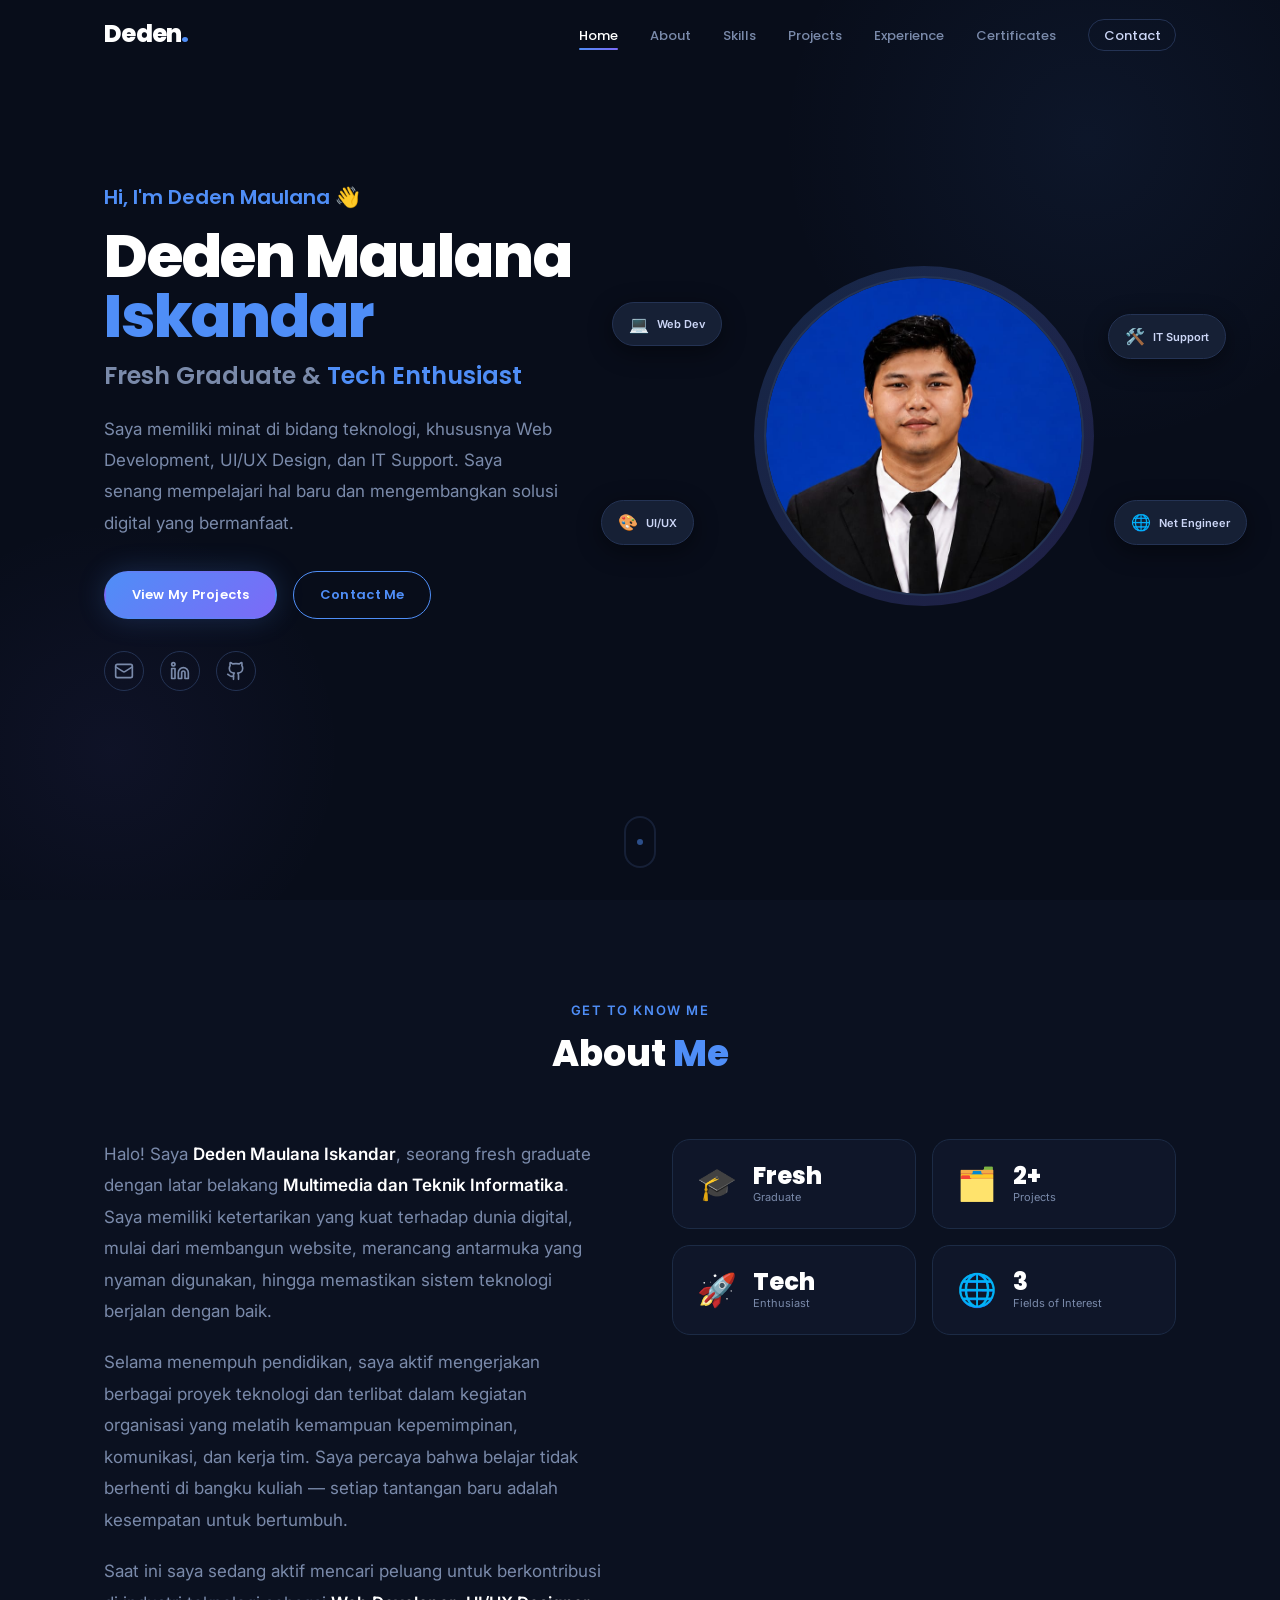
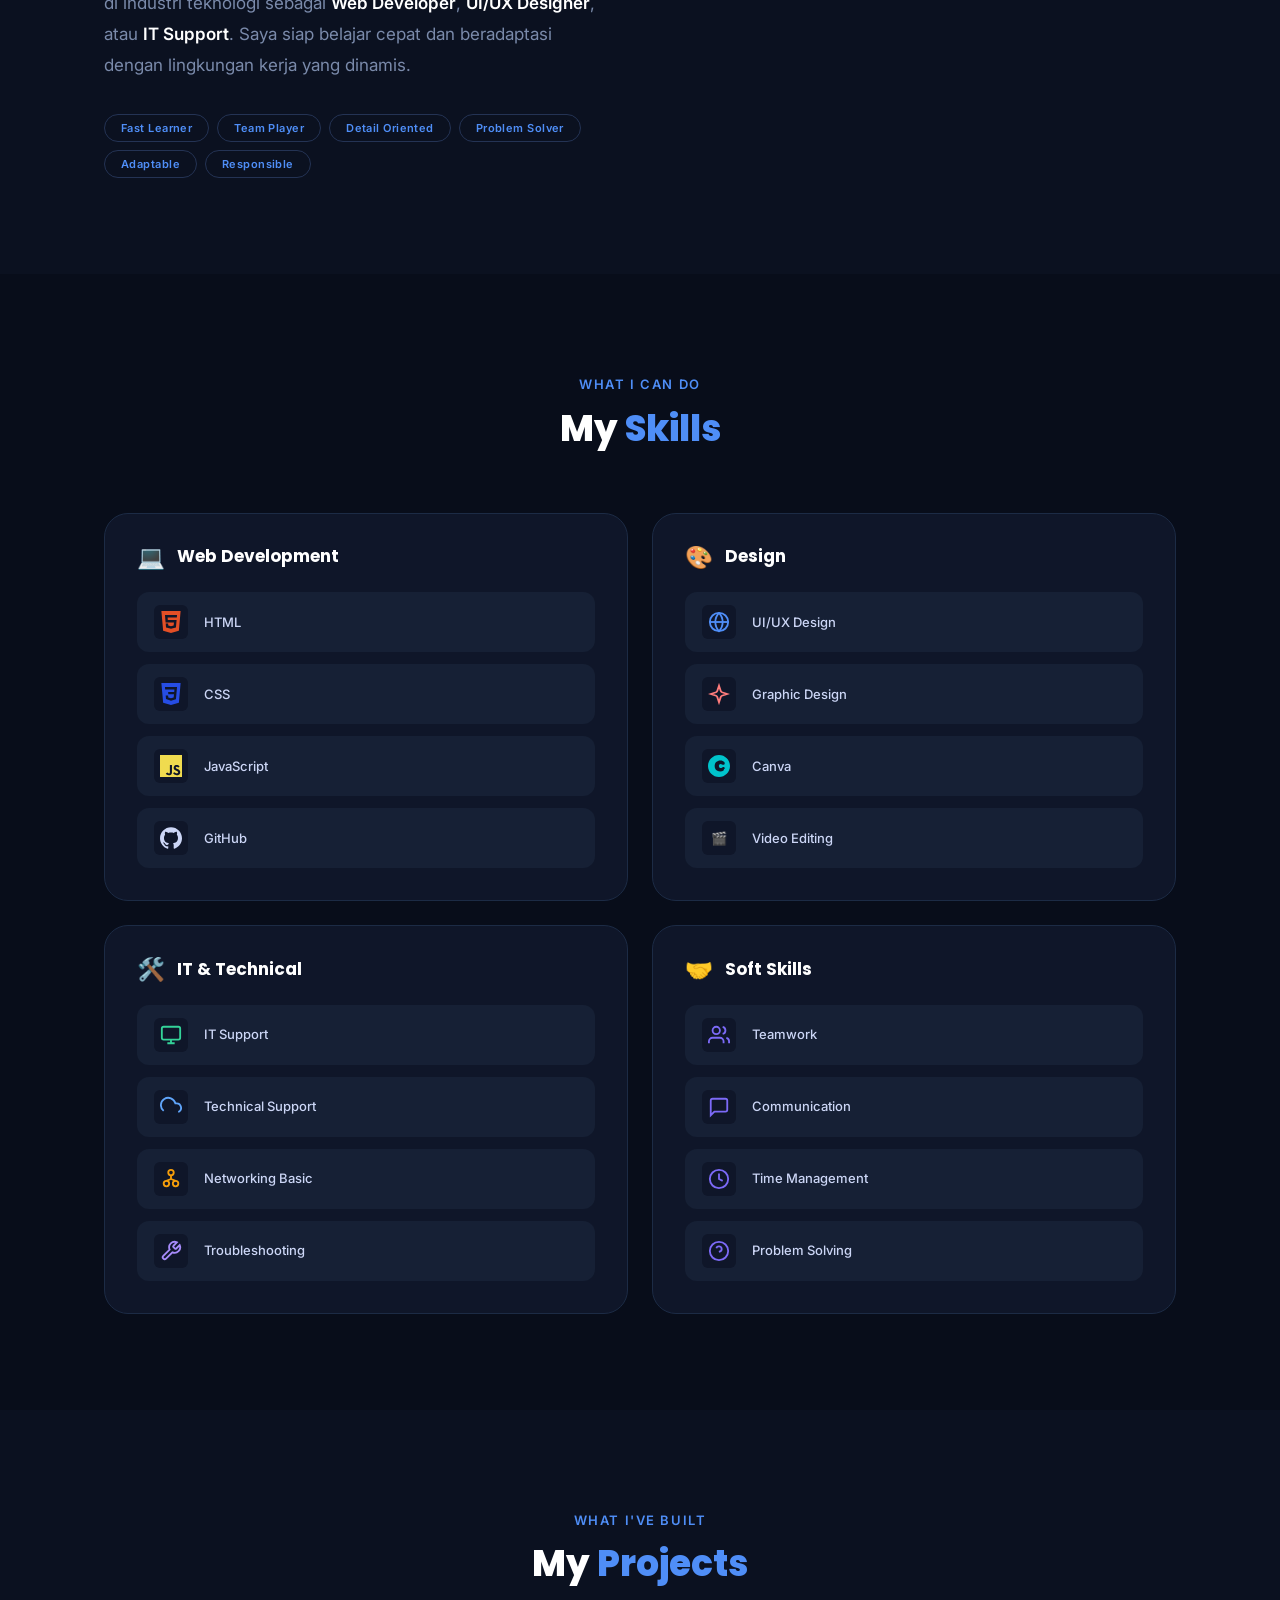
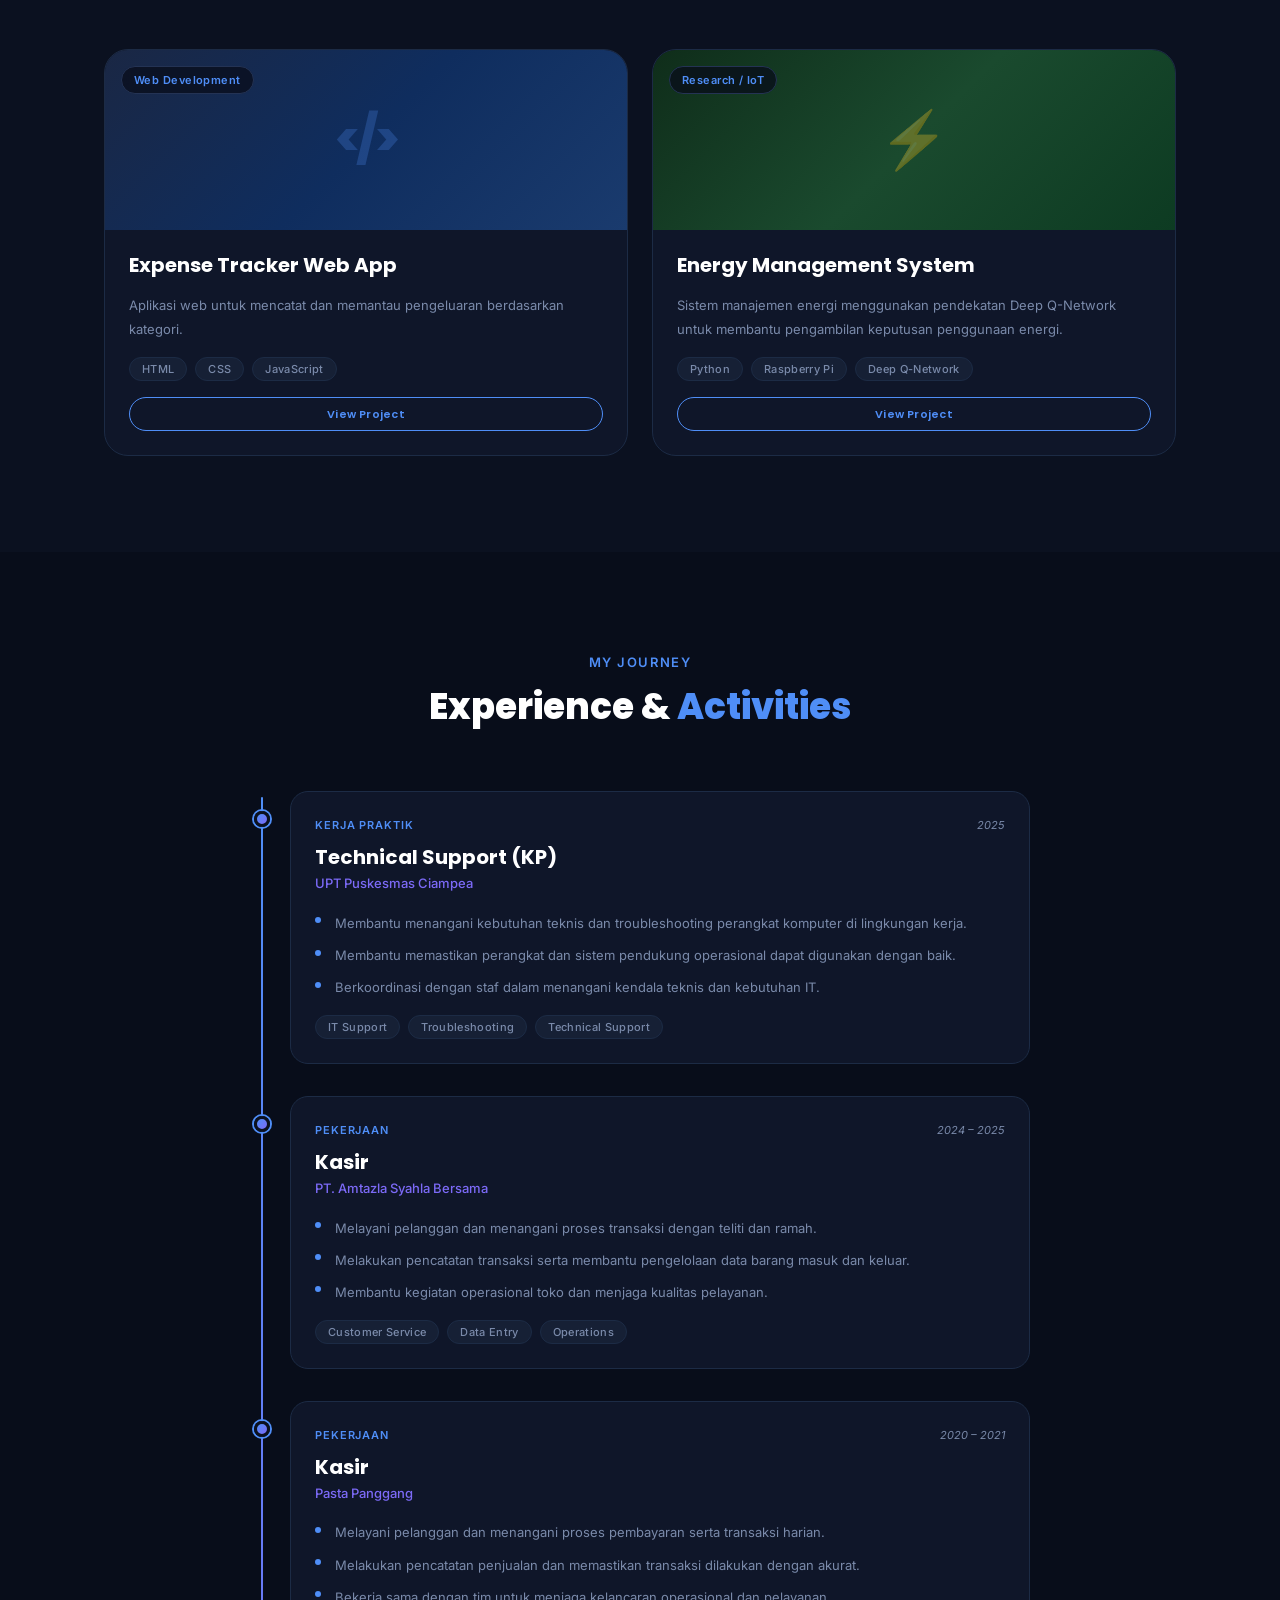
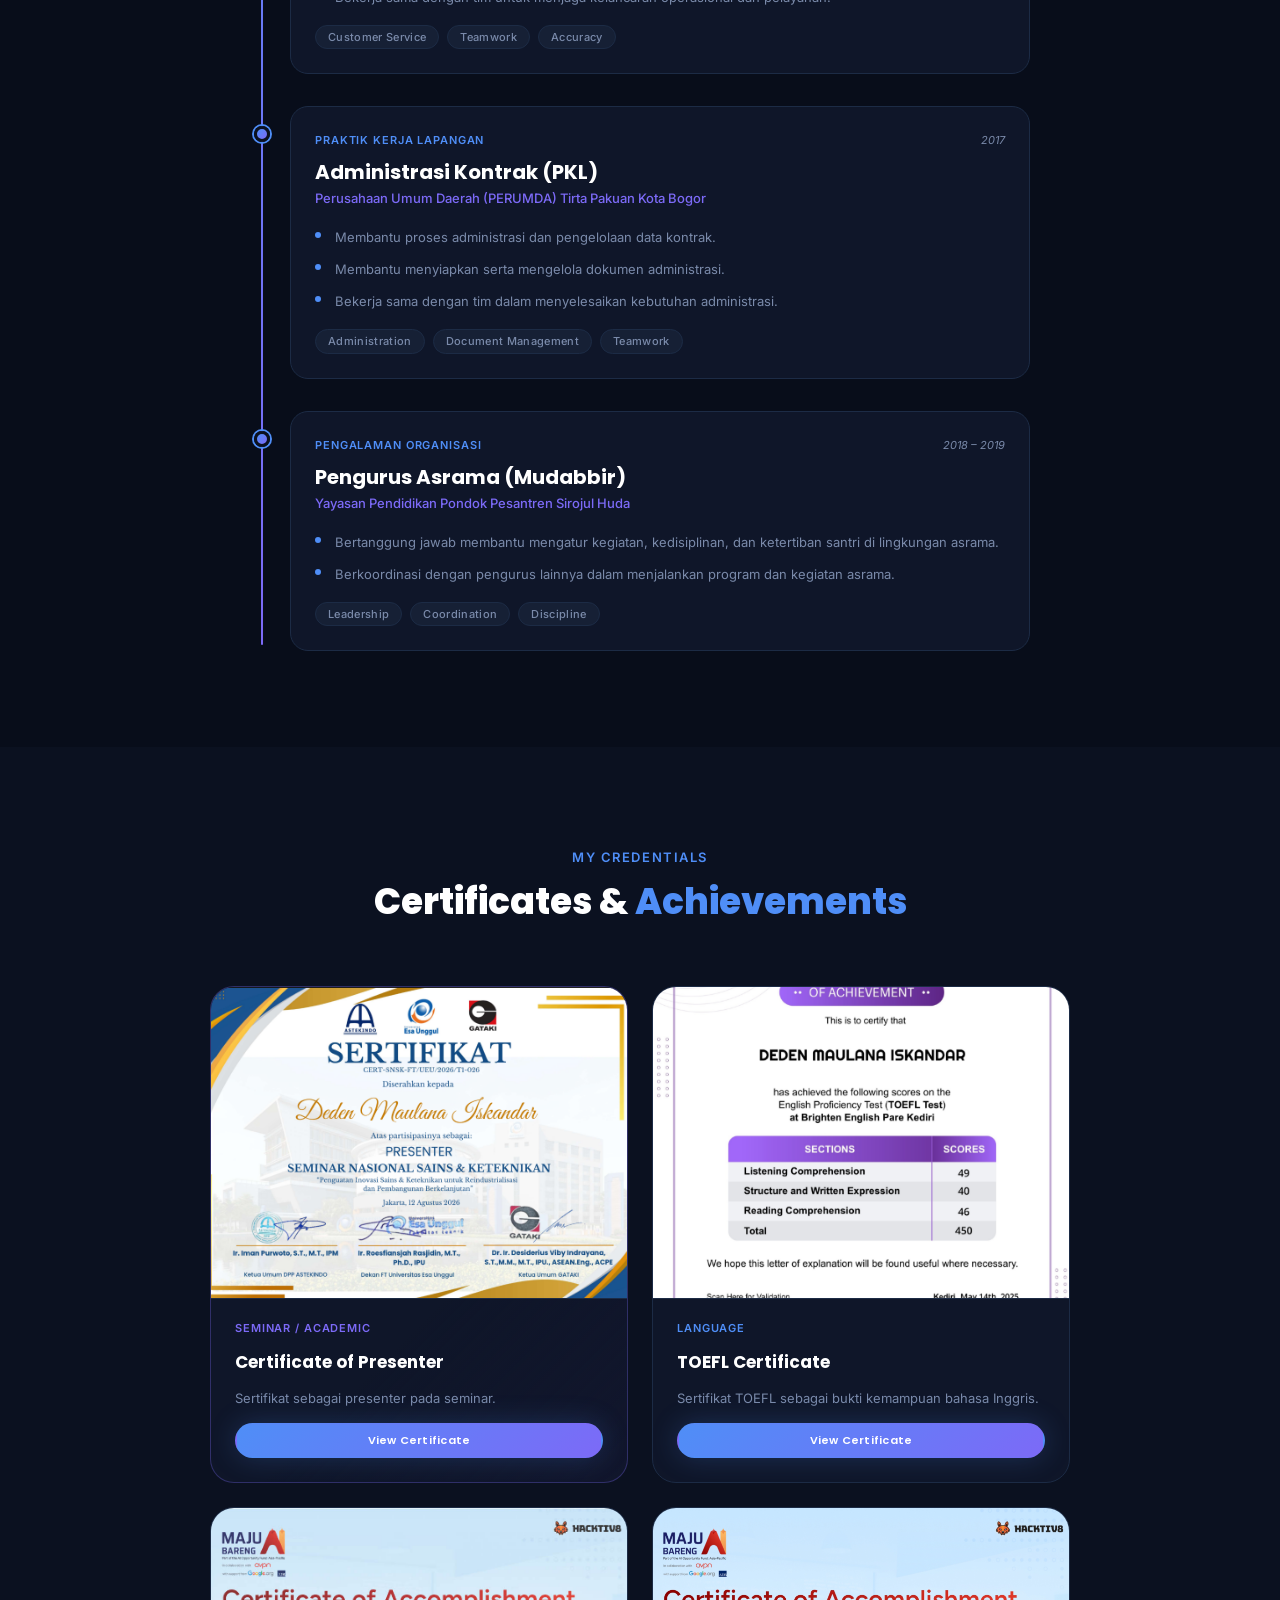
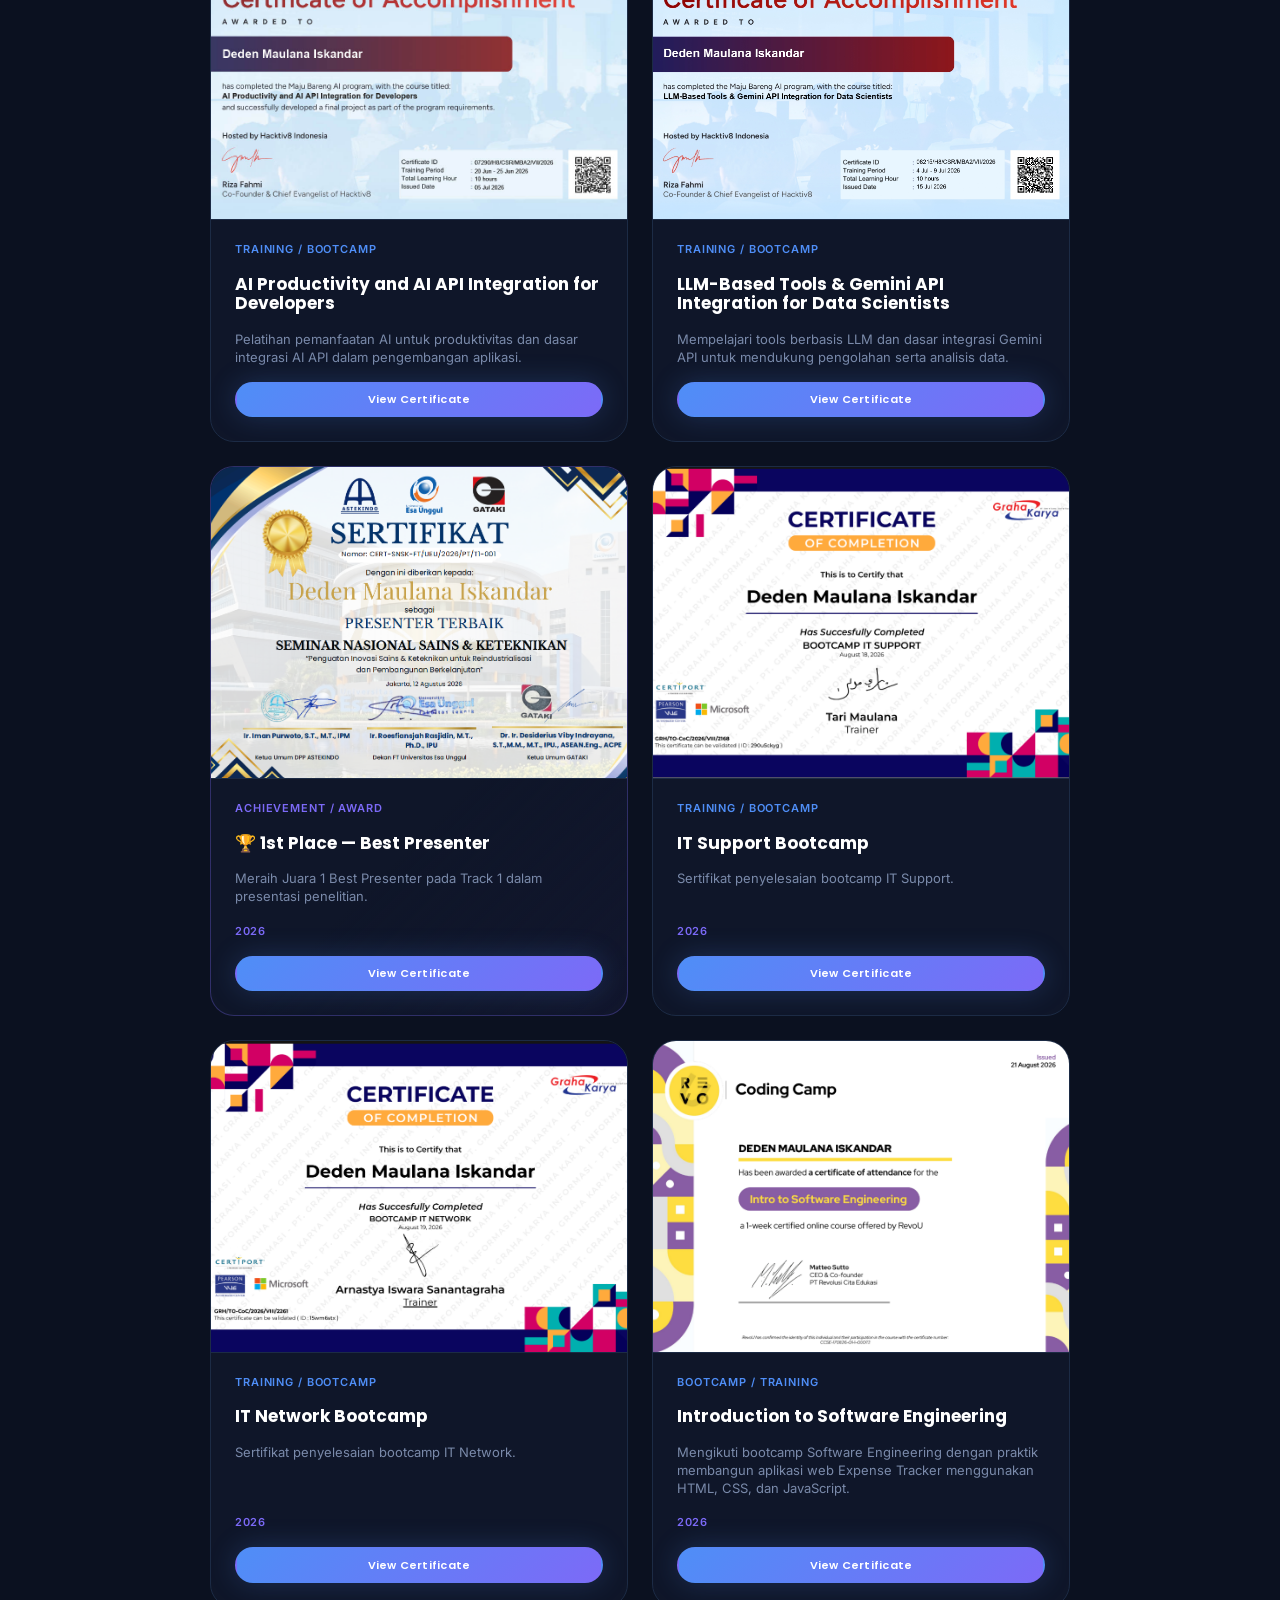
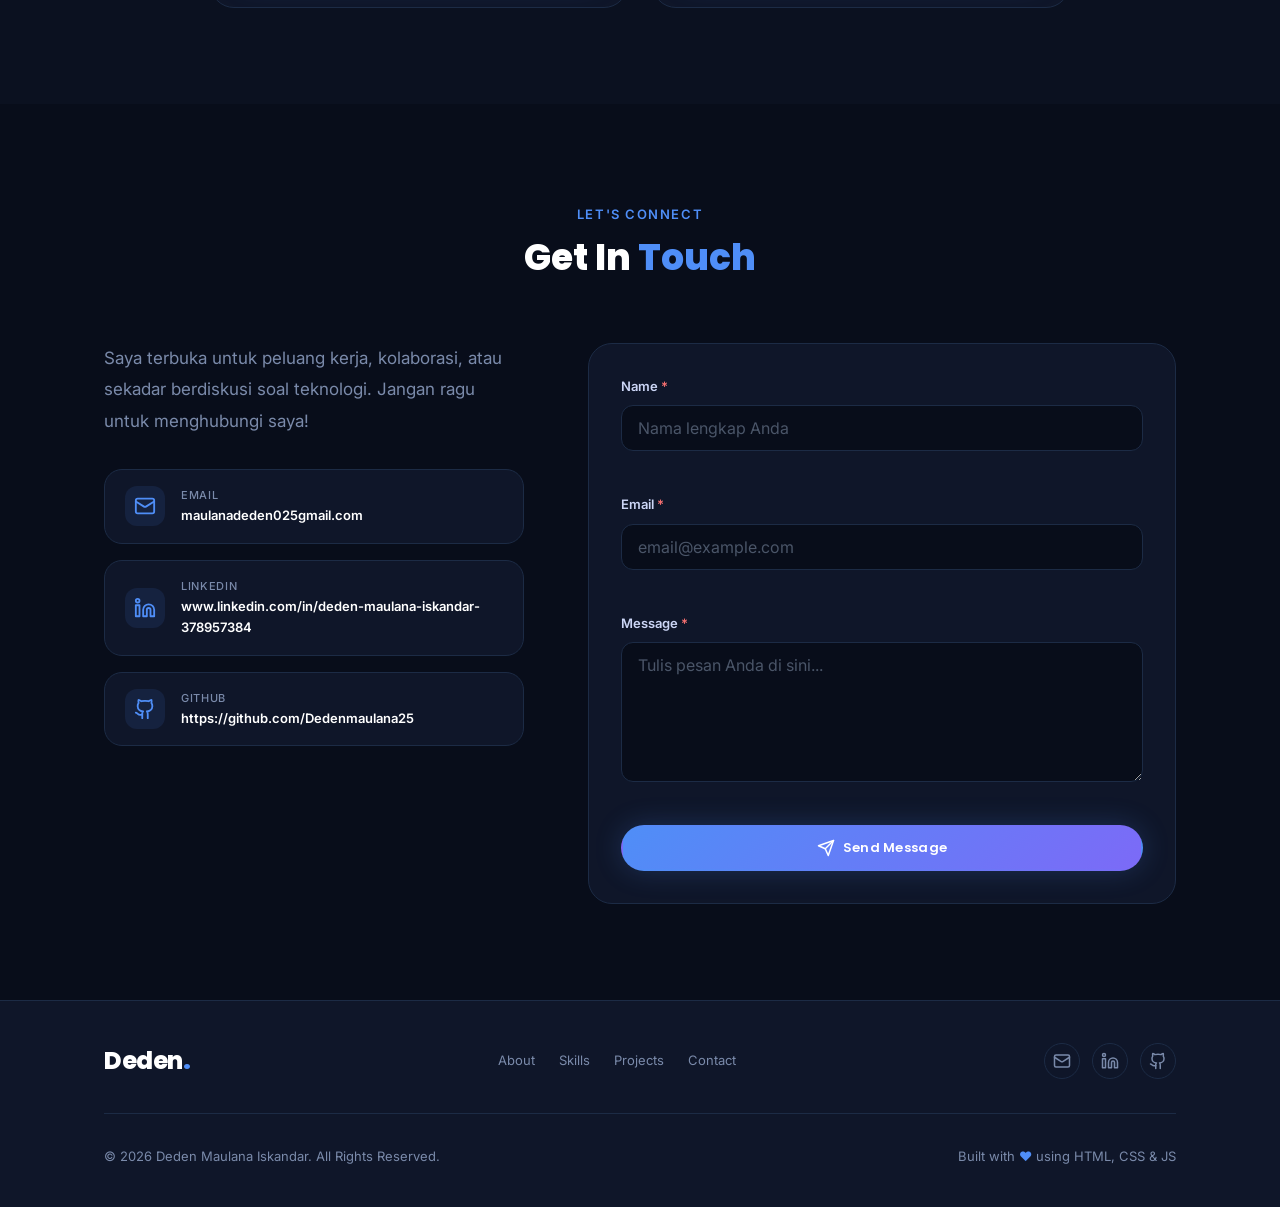
==== index.html @ 1184e0a3 "hapus 2 skill" ====
<!DOCTYPE html>
<html lang="id">
  <head>
    <meta charset="UTF-8" />
    <meta name="viewport" content="width=device-width, initial-scale=1.0" />
    <meta name="description" content="Portfolio pribadi Deden Maulana Iskandar — Fresh Graduate bidang Multimedia dan Teknologi. Web Development, UI/UX Design, IT Support." />
    <meta name="author" content="Deden Maulana Iskandar" />
    <meta property="og:title" content="Deden Maulana Iskandar | Portfolio" />
    <meta property="og:description" content="Fresh Graduate Multimedia & Teknologi — Web Dev, UI/UX, IT Support" />
    <title>Deden Maulana Iskandar | Portfolio</title>

    <!-- Google Fonts -->
    <link rel="preconnect" href="https://fonts.googleapis.com" />
    <link rel="preconnect" href="https://fonts.gstatic.com" crossorigin />
    <link href="https://fonts.googleapis.com/css2?family=Inter:wght@300;400;500;600;700&family=Poppins:wght@400;500;600;700;800&display=swap" rel="stylesheet" />

    <link rel="stylesheet" href="css/style.css" />
  </head>
  <body>

    <!-- =====================================================
         NAVBAR
    ====================================================== -->
    <header class="navbar" id="navbar">
      <div class="container navbar__inner">

        <a href="#home" class="navbar__logo" aria-label="Deden Maulana — kembali ke atas">
          Deden<span class="accent">.</span>
        </a>

        <nav class="navbar__menu" id="navMenu" aria-label="Navigasi utama">
          <ul class="navbar__list">
            <li><a href="#home"         class="navbar__link">Home</a></li>
            <li><a href="#about"        class="navbar__link">About</a></li>
            <li><a href="#skills"       class="navbar__link">Skills</a></li>
            <li><a href="#projects"     class="navbar__link">Projects</a></li>
            <li><a href="#experience"   class="navbar__link">Experience</a></li>
            <li><a href="#certificates" class="navbar__link">Certificates</a></li>
            <li><a href="#contact"      class="navbar__link contact-link">Contact</a></li>
          </ul>
        </nav>

        <button
          class="navbar__toggle"
          id="navToggle"
          aria-label="Buka/tutup menu navigasi"
          aria-expanded="false"
          aria-controls="navMenu"
        >
          <span class="bar"></span>
          <span class="bar"></span>
          <span class="bar"></span>
        </button>

      </div>
    </header>

    <main id="main-content">

      <!-- =====================================================
           HERO
      ====================================================== -->
      <section class="section hero" id="home" aria-label="Pengantar">
        <div class="container hero__inner">

          <div class="hero__text" data-animate="fade-up">
            <p class="hero__greeting">Hi, I'm Deden Maulana 👋</p>
            <h1 class="hero__name">Deden Maulana<br /><span class="accent">Iskandar</span></h1>
            <h2 class="hero__title">Fresh Graduate &amp; <span class="accent">Tech Enthusiast</span></h2>
            <p class="hero__desc">
              Saya memiliki minat di bidang teknologi, khususnya Web Development, UI/UX Design,
              dan IT Support. Saya senang mempelajari hal baru dan mengembangkan solusi digital
              yang bermanfaat.
            </p>
            <div class="hero__cta">
              <a href="#projects" class="btn btn--primary">View My Projects</a>
              <a href="#contact"  class="btn btn--outline">Contact Me</a>
            </div>
            <div class="hero__socials">
              <a href="#contact" class="hero__social-link" aria-label="Email">
                <svg xmlns="http://www.w3.org/2000/svg" width="20" height="20" viewBox="0 0 24 24" fill="none" stroke="currentColor" stroke-width="2" stroke-linecap="round" stroke-linejoin="round" aria-hidden="true"><rect width="20" height="16" x="2" y="4" rx="2"/><path d="m22 7-8.97 5.7a1.94 1.94 0 0 1-2.06 0L2 7"/></svg>
              </a>
              <a href="#contact" class="hero__social-link" aria-label="LinkedIn" rel="noopener noreferrer">
                <svg xmlns="http://www.w3.org/2000/svg" width="20" height="20" viewBox="0 0 24 24" fill="none" stroke="currentColor" stroke-width="2" stroke-linecap="round" stroke-linejoin="round" aria-hidden="true"><path d="M16 8a6 6 0 0 1 6 6v7h-4v-7a2 2 0 0 0-2-2 2 2 0 0 0-2 2v7h-4v-7a6 6 0 0 1 6-6z"/><rect width="4" height="12" x="2" y="9"/><circle cx="4" cy="4" r="2"/></svg>
              </a>
              <a href="#contact" class="hero__social-link" aria-label="GitHub" rel="noopener noreferrer">
                <svg xmlns="http://www.w3.org/2000/svg" width="20" height="20" viewBox="0 0 24 24" fill="none" stroke="currentColor" stroke-width="2" stroke-linecap="round" stroke-linejoin="round" aria-hidden="true"><path d="M15 22v-4a4.8 4.8 0 0 0-1-3.5c3 0 6-2 6-5.5.08-1.25-.27-2.48-1-3.5.28-1.15.28-2.35 0-3.5 0 0-1 0-3 1.5-2.64-.5-5.36-.5-8 0C6 2 5 2 5 2c-.3 1.15-.3 2.35 0 3.5A5.403 5.403 0 0 0 4 9c0 3.5 3 5.5 6 5.5-.39.49-.68 1.05-.85 1.65-.17.6-.22 1.23-.15 1.85v4"/><path d="M9 18c-4.51 2-5-2-7-2"/></svg>
              </a>
            </div>
          </div>

          <div class="hero__image" data-animate="fade-left">
            <div class="hero__avatar" role="img" aria-label="Foto profil Deden Maulana Iskandar">
              <div class="hero__avatar-ring"></div>
              <div class="hero__avatar-inner">
                <img
                  src="assets/images/foto-deden.jpg"
                  alt="Foto profil Deden Maulana Iskandar"
                  width="320"
                  height="320"
                />
              </div>
            </div>
            <div class="hero__badge hero__badge--1" aria-hidden="true">
              <span class="hero__badge-icon">💻</span>
              <span>Web Dev</span>
            </div>
            <div class="hero__badge hero__badge--2" aria-hidden="true">
              <span class="hero__badge-icon">🎨</span>
              <span>UI/UX</span>
            </div>
            <div class="hero__badge hero__badge--3" aria-hidden="true">
              <span class="hero__badge-icon">🛠️</span>
              <span>IT Support</span>
            </div>
              <div class="hero__badge hero__badge--4" aria-hidden="true">
              <span class="hero__badge-icon">🌐</span>
              <span>Net Engineer</span>
            </div>
          </div>

        </div>

        <a href="#about" class="hero__scroll-hint" aria-label="Scroll ke bawah">
          <span class="hero__scroll-dot"></span>
        </a>
      </section>

      <!-- =====================================================
           ABOUT
      ====================================================== -->
      <section class="section section--alt" id="about" aria-label="Tentang saya">
        <div class="container">
          <div class="section__header" data-animate="fade-up">
            <p class="section__label">Get to know me</p>
            <h2 class="section__title">About <span class="accent">Me</span></h2>
          </div>

          <div class="about__grid">
            <div class="about__text" data-animate="fade-right">
              <p>
                Halo! Saya <strong>Deden Maulana Iskandar</strong>, seorang fresh graduate dengan
                latar belakang <strong>Multimedia dan Teknik Informatika</strong>. Saya memiliki ketertarikan
                yang kuat terhadap dunia digital, mulai dari membangun website, merancang antarmuka
                yang nyaman digunakan, hingga memastikan sistem teknologi berjalan dengan baik.
              </p>
              <p>
                Selama menempuh pendidikan, saya aktif mengerjakan berbagai proyek teknologi
                dan terlibat dalam kegiatan organisasi yang melatih kemampuan kepemimpinan,
                komunikasi, dan kerja tim. Saya percaya bahwa belajar tidak berhenti di bangku
                kuliah — setiap tantangan baru adalah kesempatan untuk bertumbuh.
              </p>
              <p>
                Saat ini saya sedang aktif mencari peluang untuk berkontribusi di industri
                teknologi sebagai <strong>Web Developer</strong>, <strong>UI/UX Designer</strong>,
                atau <strong>IT Support</strong>. Saya siap belajar cepat dan beradaptasi
                dengan lingkungan kerja yang dinamis.
              </p>
              <div class="about__traits">
                <span class="trait-tag">Fast Learner</span>
                <span class="trait-tag">Team Player</span>
                <span class="trait-tag">Detail Oriented</span>
                <span class="trait-tag">Problem Solver</span>
                <span class="trait-tag">Adaptable</span>
                <span class="trait-tag">Responsible</span>
              </div>
            </div>

            <div class="about__stats" data-animate="fade-left">
              <div class="stat-card">
                <div class="stat-card__icon" aria-hidden="true">🎓</div>
                <div class="stat-card__body">
                  <p class="stat-card__value">Fresh</p>
                  <p class="stat-card__label">Graduate</p>
                </div>
              </div>
              <div class="stat-card">
                <div class="stat-card__icon" aria-hidden="true">🗂️</div>
                <div class="stat-card__body">
                  <p class="stat-card__value">2+</p>
                  <p class="stat-card__label">Projects</p>
                </div>
              </div>
              <div class="stat-card">
                <div class="stat-card__icon" aria-hidden="true">🚀</div>
                <div class="stat-card__body">
                  <p class="stat-card__value">Tech</p>
                  <p class="stat-card__label">Enthusiast</p>
                </div>
              </div>
              <div class="stat-card">
                <div class="stat-card__icon" aria-hidden="true">🌐</div>
                <div class="stat-card__body">
                  <p class="stat-card__value">3</p>
                  <p class="stat-card__label">Fields of Interest</p>
                </div>
              </div>
            </div>
          </div>
        </div>
      </section>

      <!-- =====================================================
           SKILLS
      ====================================================== -->
      <section class="section" id="skills" aria-label="Keahlian">
        <div class="container">
          <div class="section__header" data-animate="fade-up">
            <p class="section__label">What I can do</p>
            <h2 class="section__title">My <span class="accent">Skills</span></h2>
          </div>

          <div class="skills__groups">

            <!-- Web Development -->
            <div class="skill-group" data-animate="fade-up">
              <div class="skill-group__header">
                <span class="skill-group__icon" aria-hidden="true">💻</span>
                <h3 class="skill-group__title">Web Development</h3>
              </div>
              <div class="skill-group__items">
                <div class="skill-item">
                  <div class="skill-item__icon html-icon" aria-hidden="true">
                    <svg viewBox="0 0 24 24" fill="currentColor" width="22" height="22" aria-hidden="true"><path d="M1.5 0h21l-1.91 21.563L11.977 24l-8.565-2.438L1.5 0zm7.031 9.75l-.232-2.718 10.059.003.23-2.622L5.412 4.41l.698 8.01h9.126l-.326 3.426-2.91.804-2.955-.81-.188-2.11H6.248l.33 4.171L12 19.351l5.379-1.443.744-8.157H8.531z"/></svg>
                  </div>
                  <span>HTML</span>
                </div>
                <div class="skill-item">
                  <div class="skill-item__icon css-icon" aria-hidden="true">
                    <svg viewBox="0 0 24 24" fill="currentColor" width="22" height="22" aria-hidden="true"><path d="M1.5 0h21l-1.91 21.563L11.977 24l-8.564-2.438L1.5 0zm17.09 4.413L5.41 4.41l.213 2.622 10.125.002-.255 2.716h-6.64l.24 2.573h6.182l-.366 3.523-2.91.804-2.956-.81-.188-2.11h-2.61l.29 3.855L12 19.288l5.373-1.53L18.59 4.414z"/></svg>
                  </div>
                  <span>CSS</span>
                </div>
                <div class="skill-item">
                  <div class="skill-item__icon js-icon" aria-hidden="true">
                    <svg viewBox="0 0 24 24" fill="currentColor" width="22" height="22" aria-hidden="true"><path d="M0 0h24v24H0V0zm22.034 18.276c-.175-1.095-.888-2.015-3.003-2.873-.736-.345-1.554-.585-1.797-1.14-.091-.33-.105-.51-.046-.705.15-.646.915-.84 1.515-.66.39.12.75.42.976.9 1.034-.676 1.034-.676 1.755-1.125-.27-.42-.404-.601-.586-.78-.63-.705-1.469-1.065-2.834-1.034l-.705.089c-.676.165-1.32.525-1.71 1.005-1.14 1.291-.811 3.541.569 4.471 1.365 1.02 3.361 1.244 3.616 2.205.24 1.17-.87 1.545-1.966 1.41-.811-.18-1.26-.586-1.755-1.336l-1.83 1.051c.21.48.45.689.81 1.109 1.74 1.756 6.09 1.666 6.871-1.004.029-.09.24-.705.074-1.65l.046.067zm-8.983-7.245h-2.248c0 1.938-.009 3.864-.009 5.805 0 1.232.063 2.363-.138 2.711-.33.689-1.18.601-1.566.48-.396-.196-.597-.466-.83-.855-.063-.105-.11-.196-.127-.196l-1.825 1.125c.305.63.75 1.172 1.324 1.517.855.51 2.004.675 3.207.405.783-.226 1.458-.691 1.811-1.411.51-.93.402-2.07.397-3.346.012-2.054 0-4.109 0-6.179l.004-.056z"/></svg>
                  </div>
                  <span>JavaScript</span>
                </div>
                <div class="skill-item">
                  <div class="skill-item__icon github-icon" aria-hidden="true">
                    <svg viewBox="0 0 24 24" fill="currentColor" width="22" height="22" aria-hidden="true"><path d="M12 .297c-6.63 0-12 5.373-12 12 0 5.303 3.438 9.8 8.205 11.385.6.113.82-.258.82-.577 0-.285-.01-1.04-.015-2.04-3.338.724-4.042-1.61-4.042-1.61C4.422 18.07 3.633 17.7 3.633 17.7c-1.087-.744.084-.729.084-.729 1.205.084 1.838 1.236 1.838 1.236 1.07 1.835 2.809 1.305 3.495.998.108-.776.417-1.305.76-1.605-2.665-.3-5.466-1.332-5.466-5.93 0-1.31.465-2.38 1.235-3.22-.135-.303-.54-1.523.105-3.176 0 0 1.005-.322 3.3 1.23.96-.267 1.98-.399 3-.405 1.02.006 2.04.138 3 .405 2.28-1.552 3.285-1.23 3.285-1.23.645 1.653.24 2.873.12 3.176.765.84 1.23 1.91 1.23 3.22 0 4.61-2.805 5.625-5.475 5.92.42.36.81 1.096.81 2.22 0 1.606-.015 2.896-.015 3.286 0 .315.21.69.825.57C20.565 22.092 24 17.592 24 12.297c0-6.627-5.373-12-12-12"/></svg>
                  </div>
                  <span>GitHub</span>
                </div>
              </div>
            </div>

            <!-- UI/UX & Design -->
            <div class="skill-group" data-animate="fade-up">
              <div class="skill-group__header">
                <span class="skill-group__icon" aria-hidden="true">🎨</span>
                <h3 class="skill-group__title">Design</h3>
              </div>
              <div class="skill-group__items">
                <div class="skill-item">
                  <div class="skill-item__icon design-icon" aria-hidden="true">
                    <svg viewBox="0 0 24 24" fill="none" stroke="currentColor" stroke-width="2" width="22" height="22" aria-hidden="true"><circle cx="12" cy="12" r="10"/><path d="M12 2a14.5 14.5 0 0 0 0 20 14.5 14.5 0 0 0 0-20"/><path d="M2 12h20"/></svg>
                  </div>
                  <span>UI/UX Design</span>
                </div>
                <div class="skill-item">
                  <div class="skill-item__icon graphic-icon" aria-hidden="true">
                    <svg viewBox="0 0 24 24" fill="none" stroke="currentColor" stroke-width="2" width="22" height="22" aria-hidden="true"><path d="m12 3-1.912 5.813a2 2 0 0 1-1.275 1.275L3 12l5.813 1.912a2 2 0 0 1 1.275 1.275L12 21l1.912-5.813a2 2 0 0 1 1.275-1.275L21 12l-5.813-1.912a2 2 0 0 1-1.275-1.275Z"/></svg>
                  </div>
                  <span>Graphic Design</span>
                </div>
                <div class="skill-item">
                  <div class="skill-item__icon canva-icon" aria-hidden="true">
                    <svg viewBox="0 0 24 24" fill="currentColor" width="22" height="22" aria-hidden="true"><path d="M12 0C5.373 0 0 5.373 0 12s5.373 12 12 12 12-5.373 12-12S18.627 0 12 0zm5.293 16.584a6.635 6.635 0 0 1-4.053 1.367c-3.476 0-5.957-2.467-5.957-5.951 0-3.568 2.537-6.084 6.13-6.084 1.957 0 3.471.625 4.308 1.764.44.593.614 1.214.518 1.739-.14.757-.805 1.283-1.617 1.283-.441 0-.818-.123-1.285-.435-.546-.363-.958-.549-1.474-.549-1.175 0-2.009.933-2.009 2.215 0 1.325.871 2.26 2.12 2.26.524 0 .938-.186 1.487-.655.444-.381.855-.573 1.291-.573.807 0 1.42.521 1.509 1.271.068.584-.217 1.276-.968 1.348z"/></svg>
                  </div>
                  <span>Canva</span>
                </div>
                <div class="skill-item"> 
                  <div class="skill-item__icon video-icon" aria-hidden="true"> 
                    🎬 
                  </div> 
                    <span>Video Editing</span> 
                  </div>
              </div>
            </div>

            <!-- IT & Technical -->
            <div class="skill-group" data-animate="fade-up">
              <div class="skill-group__header">
                <span class="skill-group__icon" aria-hidden="true">🛠️</span>
                <h3 class="skill-group__title">IT &amp; Technical</h3>
              </div>
              <div class="skill-group__items">
                <div class="skill-item">
                  <div class="skill-item__icon it-icon" aria-hidden="true">
                    <svg viewBox="0 0 24 24" fill="none" stroke="currentColor" stroke-width="2" width="22" height="22" aria-hidden="true"><rect width="20" height="14" x="2" y="3" rx="2"/><path d="M8 21h8m-4-4v4"/></svg>
                  </div>
                  <span>IT Support</span>
                </div>
                <div class="skill-item">
                  <div class="skill-item__icon tech-icon" aria-hidden="true">
                    <svg viewBox="0 0 24 24" fill="none" stroke="currentColor" stroke-width="2" width="22" height="22" aria-hidden="true"><path d="M20 17.58A5 5 0 0 0 18 8h-1.26A8 8 0 1 0 4 16.25"/><line x1="8" x2="8.01" y1="16" y2="16"/><line x1="8" x2="8.01" y1="20" y2="20"/><line x1="12" x2="12.01" y1="18" y2="18"/><line x1="12" x2="12.01" y1="22" y2="22"/><line x1="16" x2="16.01" y1="16" y2="16"/><line x1="16" x2="16.01" y1="20" y2="20"/></svg>
                  </div>
                  <span>Technical Support</span>
                </div>
                <div class="skill-item">
                  <div class="skill-item__icon net-icon" aria-hidden="true">
                    <svg viewBox="0 0 24 24" fill="none" stroke="currentColor" stroke-width="2" width="22" height="22" aria-hidden="true"><circle cx="12" cy="5" r="3"/><line x1="12" y1="8" x2="12" y2="12"/><circle cx="7" cy="17" r="3"/><circle cx="17" cy="17" r="3"/><line x1="12" y1="12" x2="7" y2="14"/><line x1="12" y1="12" x2="17" y2="14"/></svg>
                  </div>
                  <span>Networking Basic</span>
                </div>
                <div class="skill-item">
                  <div class="skill-item__icon trouble-icon" aria-hidden="true">
                    <svg viewBox="0 0 24 24" fill="none" stroke="currentColor" stroke-width="2" width="22" height="22" aria-hidden="true"><path d="M14.7 6.3a1 1 0 0 0 0 1.4l1.6 1.6a1 1 0 0 0 1.4 0l3.77-3.77a6 6 0 0 1-7.94 7.94l-6.91 6.91a2.12 2.12 0 0 1-3-3l6.91-6.91a6 6 0 0 1 7.94-7.94l-3.76 3.76z"/></svg>
                  </div>
                  <span>Troubleshooting</span>
                </div>
              </div>
            </div>

            <!-- Soft Skills -->
            <div class="skill-group" data-animate="fade-up">
              <div class="skill-group__header">
                <span class="skill-group__icon" aria-hidden="true">🤝</span>
                <h3 class="skill-group__title">Soft Skills</h3>
              </div>
              <div class="skill-group__items">
                <div class="skill-item">
                  <div class="skill-item__icon soft-icon" aria-hidden="true">
                    <svg viewBox="0 0 24 24" fill="none" stroke="currentColor" stroke-width="2" width="22" height="22" aria-hidden="true"><path d="M17 21v-2a4 4 0 0 0-4-4H5a4 4 0 0 0-4 4v2"/><circle cx="9" cy="7" r="4"/><path d="M23 21v-2a4 4 0 0 0-3-3.87"/><path d="M16 3.13a4 4 0 0 1 0 7.75"/></svg>
                  </div>
                  <span>Teamwork</span>
                </div>
                <div class="skill-item">
                  <div class="skill-item__icon soft-icon" aria-hidden="true">
                    <svg viewBox="0 0 24 24" fill="none" stroke="currentColor" stroke-width="2" width="22" height="22" aria-hidden="true"><path d="M21 15a2 2 0 0 1-2 2H7l-4 4V5a2 2 0 0 1 2-2h14a2 2 0 0 1 2 2z"/></svg>
                  </div>
                  <span>Communication</span>
                </div>
                <div class="skill-item">
                  <div class="skill-item__icon soft-icon" aria-hidden="true">
                    <svg viewBox="0 0 24 24" fill="none" stroke="currentColor" stroke-width="2" width="22" height="22" aria-hidden="true"><circle cx="12" cy="12" r="10"/><polyline points="12 6 12 12 16 14"/></svg>
                  </div>
                  <span>Time Management</span>
                </div>
                <div class="skill-item">
                  <div class="skill-item__icon soft-icon" aria-hidden="true">
                    <svg viewBox="0 0 24 24" fill="none" stroke="currentColor" stroke-width="2" width="22" height="22" aria-hidden="true"><circle cx="12" cy="12" r="10"/><path d="M9.09 9a3 3 0 0 1 5.83 1c0 2-3 3-3 3"/><line x1="12" y1="17" x2="12.01" y2="17"/></svg>
                  </div>
                  <span>Problem Solving</span>
                </div>
              </div>
            </div>

          </div>
        </div>
      </section>

      <!-- =====================================================
           PROJECTS
      ====================================================== -->
      <section class="section section--alt" id="projects" aria-label="Proyek">
        <div class="container">
          <div class="section__header" data-animate="fade-up">
            <p class="section__label">What I've built</p>
            <h2 class="section__title">My <span class="accent">Projects</span></h2>
          </div>

          <div class="projects__grid">

            <!-- Project 1 -->
            <article class="project-card" data-animate="fade-up">
              <div class="project-card__thumb" aria-hidden="true">
                <div class="project-card__thumb-bg project-thumb--webdev"></div>
                <span class="project-card__category">Web Development</span>
              </div>
              <div class="project-card__body">
                <h3 class="project-card__title">Expense Tracker Web App</h3>
                <p class="project-card__desc">
                  Aplikasi web untuk mencatat dan memantau pengeluaran berdasarkan kategori.
                </p>
                <div class="project-card__tags" aria-label="Teknologi yang digunakan">
                  <span class="tag">HTML</span>
                  <span class="tag">CSS</span>
                  <span class="tag">JavaScript</span>
                </div>
                <a href="https://dedenmaulana25.github.io/CodingCamp-17August26-dedenmaulanaiskandar/" class="btn btn--sm btn--outline" aria-label="Lihat project Expense Tracker Web App" target="_blank" rel="noopener noreferrer">View Project</a>
              </div>
            </article>

            <!-- Project 2 -->
            <article class="project-card" data-animate="fade-up">
              <div class="project-card__thumb" aria-hidden="true">
                <div class="project-card__thumb-bg project-thumb--iot"></div>
                <span class="project-card__category">Research / IoT</span>
              </div>
              <div class="project-card__body">
                <h3 class="project-card__title">Energy Management System</h3>
                <p class="project-card__desc">
                  Sistem manajemen energi menggunakan pendekatan Deep Q-Network untuk membantu pengambilan keputusan penggunaan energi.
                </p>
                <div class="project-card__tags" aria-label="Teknologi yang digunakan">
                  <span class="tag">Python</span>
                  <span class="tag">Raspberry Pi</span>
                  <span class="tag">Deep Q-Network</span>
                </div>
                <a href="projects/energy-management.html" class="btn btn--sm btn--outline" aria-label="Lihat project Energy Management System">View Project</a>
              </div>
            </article>

          </div>
        </div>
      </section>

      <!-- =====================================================
           EXPERIENCE
      ====================================================== -->
      <section class="section" id="experience" aria-label="Pengalaman">
        <div class="container">
          <div class="section__header" data-animate="fade-up">
            <p class="section__label">My journey</p>
            <h2 class="section__title">Experience &amp; <span class="accent">Activities</span></h2>
          </div>

          <div class="timeline" role="list">

            <!-- 1. Technical Support (KP) — 2025 -->
            <div class="timeline__item" data-animate="fade-right" role="listitem">
              <div class="timeline__dot" aria-hidden="true"></div>
              <div class="timeline__card">
                <div class="timeline__meta">
                  <span class="timeline__category">Kerja Praktik</span>
                  <span class="timeline__period">2025</span>
                </div>
                <h3 class="timeline__title">Technical Support (KP)</h3>
                <p class="timeline__org">UPT Puskesmas Ciampea</p>
                <div class="timeline__desc">
                  <ul>
                    <li>Membantu menangani kebutuhan teknis dan troubleshooting perangkat komputer di lingkungan kerja.</li>
                    <li>Membantu memastikan perangkat dan sistem pendukung operasional dapat digunakan dengan baik.</li>
                    <li>Berkoordinasi dengan staf dalam menangani kendala teknis dan kebutuhan IT.</li>
                  </ul>
                </div>
                <div class="timeline__tags">
                  <span class="tag">IT Support</span>
                  <span class="tag">Troubleshooting</span>
                  <span class="tag">Technical Support</span>
                </div>
              </div>
            </div>

            <!-- 2. Kasir Toko — 2024–2025 -->
            <div class="timeline__item" data-animate="fade-right" role="listitem">
              <div class="timeline__dot" aria-hidden="true"></div>
              <div class="timeline__card">
                <div class="timeline__meta">
                  <span class="timeline__category">Pekerjaan</span>
                  <span class="timeline__period">2024 – 2025</span>
                </div>
                <h3 class="timeline__title">Kasir</h3>
                <p class="timeline__org">PT. Amtazla Syahla Bersama</p>
                <div class="timeline__desc">
                  <ul>
                    <li>Melayani pelanggan dan menangani proses transaksi dengan teliti dan ramah.</li>
                    <li>Melakukan pencatatan transaksi serta membantu pengelolaan data barang masuk dan keluar.</li>
                    <li>Membantu kegiatan operasional toko dan menjaga kualitas pelayanan.</li>
                  </ul>
                </div>
                <div class="timeline__tags">
                  <span class="tag">Customer Service</span>
                  <span class="tag">Data Entry</span>
                  <span class="tag">Operations</span>
                </div>
              </div>
            </div>

            <!-- 3. Kasir — 2020–2021 -->
            <div class="timeline__item" data-animate="fade-right" role="listitem">
              <div class="timeline__dot" aria-hidden="true"></div>
              <div class="timeline__card">
                <div class="timeline__meta">
                  <span class="timeline__category">Pekerjaan</span>
                  <span class="timeline__period">2020 – 2021</span>
                </div>
                <h3 class="timeline__title">Kasir</h3>
                <p class="timeline__org">Pasta Panggang</p>
                <div class="timeline__desc">
                  <ul>
                    <li>Melayani pelanggan dan menangani proses pembayaran serta transaksi harian.</li>
                    <li>Melakukan pencatatan penjualan dan memastikan transaksi dilakukan dengan akurat.</li>
                    <li>Bekerja sama dengan tim untuk menjaga kelancaran operasional dan pelayanan.</li>
                  </ul>
                </div>
                <div class="timeline__tags">
                  <span class="tag">Customer Service</span>
                  <span class="tag">Teamwork</span>
                  <span class="tag">Accuracy</span>
                </div>
              </div>
            </div>

            <!-- 4. Administrasi Kontrak (PKL) — 2017 -->
            <div class="timeline__item" data-animate="fade-right" role="listitem">
              <div class="timeline__dot" aria-hidden="true"></div>
              <div class="timeline__card">
                <div class="timeline__meta">
                  <span class="timeline__category">Praktik Kerja Lapangan</span>
                  <span class="timeline__period">2017</span>
                </div>
                <h3 class="timeline__title">Administrasi Kontrak (PKL)</h3>
                <p class="timeline__org">Perusahaan Umum Daerah (PERUMDA) Tirta Pakuan Kota Bogor</p>
                <div class="timeline__desc">
                  <ul>
                    <li>Membantu proses administrasi dan pengelolaan data kontrak.</li>
                    <li>Membantu menyiapkan serta mengelola dokumen administrasi.</li>
                    <li>Bekerja sama dengan tim dalam menyelesaikan kebutuhan administrasi.</li>
                  </ul>
                </div>
                <div class="timeline__tags">
                  <span class="tag">Administration</span>
                  <span class="tag">Document Management</span>
                  <span class="tag">Teamwork</span>
                </div>
              </div>
            </div>

            <!-- 5. Pengurus Asrama (Mudabbir) — 2018–2019 -->
            <div class="timeline__item" data-animate="fade-right" role="listitem">
              <div class="timeline__dot" aria-hidden="true"></div>
              <div class="timeline__card">
                <div class="timeline__meta">
                  <span class="timeline__category">Pengalaman Organisasi</span>
                  <span class="timeline__period">2018 – 2019</span>
                </div>
                <h3 class="timeline__title">Pengurus Asrama (Mudabbir)</h3>
                <p class="timeline__org">Yayasan Pendidikan Pondok Pesantren Sirojul Huda</p>
                <div class="timeline__desc">
                  <ul>
                    <li>Bertanggung jawab membantu mengatur kegiatan, kedisiplinan, dan ketertiban santri di lingkungan asrama.</li>
                    <li>Berkoordinasi dengan pengurus lainnya dalam menjalankan program dan kegiatan asrama.</li>
                  </ul>
                </div>
                <div class="timeline__tags">
                  <span class="tag">Leadership</span>
                  <span class="tag">Coordination</span>
                  <span class="tag">Discipline</span>
                </div>
              </div>
            </div>

          </div>
        </div>
      </section>

      <!-- =====================================================
           CERTIFICATES
      ====================================================== -->
      <section class="section section--alt" id="certificates" aria-label="Sertifikat dan pencapaian">
        <div class="container">
          <div class="section__header" data-animate="fade-up">
            <p class="section__label">My credentials</p>
            <h2 class="section__title">Certificates &amp; <span class="accent">Achievements</span></h2>
          </div>

          <div class="certs__grid">

            <!-- 1. Certificate of Presenter -->
            <div class="cert-card cert-card--highlight" data-animate="fade-up">
              <div class="cert-card__preview" aria-hidden="true">
                <img
                  src="assets/certificates/presenter.png"
                  alt="Certificate of Presenter"
                  class="cert-card__img"
                  loading="lazy"
                />
              </div>
              <div class="cert-card__body">
                <span class="cert-card__type">Seminar / Academic</span>
                <h3 class="cert-card__title">Certificate of Presenter</h3>
                <p class="cert-card__desc">Sertifikat sebagai presenter pada seminar.</p>
                <button
                  class="btn btn--sm btn--primary cert-view-btn"
                  data-cert-src="assets/certificates/presenter.png"
                  data-cert-title="Certificate of Presenter"
                  aria-label="Lihat Certificate of Presenter"
                >
                  View Certificate
                </button>
              </div>
            </div>

            <!-- 2. TOEFL Certificate -->
            <div class="cert-card" data-animate="fade-up">
              <div class="cert-card__preview" aria-hidden="true">
                <img
                  src="assets/certificates/toefl.png"
                  alt="TOEFL Certificate"
                  class="cert-card__img"
                  loading="lazy"
                />
              </div>
              <div class="cert-card__body">
                <span class="cert-card__type">Language</span>
                <h3 class="cert-card__title">TOEFL Certificate</h3>
                <p class="cert-card__desc">Sertifikat TOEFL sebagai bukti kemampuan bahasa Inggris.</p>
                <button
                  class="btn btn--sm btn--primary cert-view-btn"
                  data-cert-src="assets/certificates/toefl.png"
                  data-cert-title="TOEFL Certificate"
                  aria-label="Lihat TOEFL Certificate"
                >
                  View Certificate
                </button>
              </div>
            </div>

            <!-- 3. Bootcamp Certificate 1 -->
            <div class="cert-card" data-animate="fade-up">
              <div class="cert-card__preview" aria-hidden="true">
                <img
                  src="assets/certificates/bootcamp-1.jpg"
                  alt="Bootcamp Certificate 1"
                  class="cert-card__img"
                  loading="lazy"
                />
              </div>
              <div class="cert-card__body">
                <span class="cert-card__type">Training / Bootcamp</span>
                <h3 class="cert-card__title">AI Productivity and AI API Integration for Developers</h3>
                <p class="cert-card__desc">Pelatihan pemanfaatan AI untuk produktivitas dan dasar integrasi AI API dalam pengembangan aplikasi.</p>
                <button
                  class="btn btn--sm btn--primary cert-view-btn"
                  data-cert-src="assets/certificates/bootcamp-1.jpg"
                  data-cert-title="Bootcamp Certificate 1"
                  aria-label="Lihat Bootcamp Certificate 1"
                >
                  View Certificate
                </button>
              </div>
            </div>

            <!-- 4. Bootcamp Certificate 2 -->
            <div class="cert-card" data-animate="fade-up">
              <div class="cert-card__preview" aria-hidden="true">
                <img
                  src="assets/certificates/bootcamp-2.jpg"
                  alt="Bootcamp Certificate 2"
                  class="cert-card__img"
                  loading="lazy"
                />
              </div>
              <div class="cert-card__body">
                <span class="cert-card__type">Training / Bootcamp</span>
                <h3 class="cert-card__title">LLM-Based Tools & Gemini API Integration for Data Scientists</h3>
                <p class="cert-card__desc">Mempelajari tools berbasis LLM dan dasar integrasi Gemini API untuk mendukung pengolahan serta analisis data.</p>
                <button
                  class="btn btn--sm btn--primary cert-view-btn"
                  data-cert-src="assets/certificates/bootcamp-2.jpg"
                  data-cert-title="Bootcamp Certificate 2"
                  aria-label="Lihat Bootcamp Certificate 2"
                >
                  View Certificate
                </button>
              </div>
            </div>

            <!-- 5. 1st Place — Best Presenter -->
            <div class="cert-card cert-card--highlight" data-animate="fade-up">
              <div class="cert-card__preview" aria-hidden="true">
                <img
                  src="assets/certificates/best-presenter.png"
                  alt="1st Place — Best Presenter 2026"
                  class="cert-card__img"
                  loading="lazy"
                />
              </div>
              <div class="cert-card__body">
                <span class="cert-card__type">Achievement / Award</span>
                <h3 class="cert-card__title">🏆 1st Place — Best Presenter</h3>
                <p class="cert-card__desc">Meraih Juara 1 Best Presenter pada Track 1 dalam presentasi penelitian.</p>
                <p class="cert-card__year">2026</p>
                <button
                  class="btn btn--sm btn--primary cert-view-btn"
                  data-cert-src="assets/certificates/best-presenter.png"
                  data-cert-title="1st Place — Best Presenter 2026"
                  aria-label="Lihat sertifikat 1st Place Best Presenter"
                >
                  View Certificate
                </button>
              </div>
            </div>

            <!-- 6. IT Support Bootcamp -->
            <div class="cert-card" data-animate="fade-up">
              <div class="cert-card__preview" aria-hidden="true">
                <img
                  src="assets/certificates/it-support.png"
                  alt="IT Support Bootcamp Certificate"
                  class="cert-card__img"
                  loading="lazy"
                />
              </div>

              <div class="cert-card__body">
                <span class="cert-card__type">Training / Bootcamp</span>
                <h3 class="cert-card__title">IT Support Bootcamp</h3>
                <p class="cert-card__desc">
                  Sertifikat penyelesaian bootcamp IT Support.
                </p>
                <p class="cert-card__year">2026</p>

                <button
                  class="btn btn--sm btn--primary cert-view-btn"
                  data-cert-src="assets/certificates/it-support.jpg"
                  data-cert-title="IT Support Bootcamp"
                  aria-label="Lihat IT Support Bootcamp Certificate"
                >
                  View Certificate
                </button>
              </div>
            </div>

            <!-- 7. IT Network Bootcamp -->
            <div class="cert-card" data-animate="fade-up">
              <div class="cert-card__preview" aria-hidden="true">
                <img
                  src="assets/certificates/it-network.png"
                  alt="IT Network Bootcamp Certificate"
                  class="cert-card__img"
                  loading="lazy"
                />
              </div>

              <div class="cert-card__body">
                <span class="cert-card__type">Training / Bootcamp</span>
                <h3 class="cert-card__title">IT Network Bootcamp</h3>
                <p class="cert-card__desc">
                  Sertifikat penyelesaian bootcamp IT Network.
                </p>
                <p class="cert-card__year">2026</p>

                <button
                  class="btn btn--sm btn--primary cert-view-btn"
                  data-cert-src="assets/certificates/it-network.jpg"
                  data-cert-title="IT Network Bootcamp"
                  aria-label="Lihat IT Network Bootcamp Certificate"
                >
                  View Certificate
                </button>
              </div>
            </div>

            <!-- 8. Introduction to Software Engineering -->
             <div class="cert-card" data-animate="fade-up">
              <div class="cert-card__preview" aria-hidden="true">
                <img
                src="assets/certificates/software-engineering.png"
                alt="Introduction to Software Engineering Certificate"
                class="cert-card__img"
                loading="lazy"
                />
              </div>
              
              <div class="cert-card__body">
                <span class="cert-card__type">Bootcamp / Training</span>
                <h3 class="cert-card__title">
                  Introduction to Software Engineering
                </h3>    
                <p class="cert-card__desc">
                  Mengikuti bootcamp Software Engineering dengan praktik membangun 
                  aplikasi web Expense Tracker menggunakan HTML, CSS, dan JavaScript.
                </p>
                
                <p class="cert-card__year">2026</p>
                <button 
                class="btn btn--sm btn--primary cert-view-btn"
                data-cert-src="assets/certificates/introduction-to-software-engineering.jpg"
                data-cert-title="Introduction to Software Engineering"
                aria-label="Lihat Introduction to Software Engineering Certificate"
                >
                View Certificate
              </button>
            </div>
          </div>
          
          </div>
        </div>
      </section>

      <!-- =====================================================
           CONTACT
      ====================================================== -->
      <section class="section" id="contact" aria-label="Kontak">
        <div class="container">
          <div class="section__header" data-animate="fade-up">
            <p class="section__label">Let's connect</p>
            <h2 class="section__title">Get In <span class="accent">Touch</span></h2>
          </div>

          <div class="contact__grid">

            <!-- Contact info -->
            <div class="contact__info" data-animate="fade-right">
              <p class="contact__intro">
                Saya terbuka untuk peluang kerja, kolaborasi, atau sekadar berdiskusi soal
                teknologi. Jangan ragu untuk menghubungi saya!
              </p>

              <div class="contact__channels">
                <a href="mailto:your.email@example.com" class="contact-item" aria-label="Kirim email ke Deden Maulana">
                  <div class="contact-item__icon" aria-hidden="true">
                    <svg xmlns="http://www.w3.org/2000/svg" width="22" height="22" viewBox="0 0 24 24" fill="none" stroke="currentColor" stroke-width="2" stroke-linecap="round" stroke-linejoin="round" aria-hidden="true"><rect width="20" height="16" x="2" y="4" rx="2"/><path d="m22 7-8.97 5.7a1.94 1.94 0 0 1-2.06 0L2 7"/></svg>
                  </div>
                  <div class="contact-item__text">
                    <span class="contact-item__label">Email</span>
                    <span class="contact-item__value">maulanadeden025gmail.com</span>
                  </div>
                </a>

                <a href="https://www.linkedin.com/in/deden-maulana-iskandar-378957384/" class="contact-item" aria-label="Kunjungi profil LinkedIn Deden Maulana" rel="noopener noreferrer">
                  <div class="contact-item__icon" aria-hidden="true">
                    <svg xmlns="http://www.w3.org/2000/svg" width="22" height="22" viewBox="0 0 24 24" fill="none" stroke="currentColor" stroke-width="2" stroke-linecap="round" stroke-linejoin="round" aria-hidden="true"><path d="M16 8a6 6 0 0 1 6 6v7h-4v-7a2 2 0 0 0-2-2 2 2 0 0 0-2 2v7h-4v-7a6 6 0 0 1 6-6z"/><rect width="4" height="12" x="2" y="9"/><circle cx="4" cy="4" r="2"/></svg>
                  </div>
                  <div class="contact-item__text">
                    <span class="contact-item__label">LinkedIn</span>
                    <span class="contact-item__value">www.linkedin.com/in/deden-maulana-iskandar-378957384</span>
                  </div>
                </a>

                <a href="https://github.com/Dedenmaulana25" class="contact-item" aria-label="Kunjungi profil GitHub Deden Maulana" rel="noopener noreferrer">
                  <div class="contact-item__icon" aria-hidden="true">
                    <svg xmlns="http://www.w3.org/2000/svg" width="22" height="22" viewBox="0 0 24 24" fill="none" stroke="currentColor" stroke-width="2" stroke-linecap="round" stroke-linejoin="round" aria-hidden="true"><path d="M15 22v-4a4.8 4.8 0 0 0-1-3.5c3 0 6-2 6-5.5.08-1.25-.27-2.48-1-3.5.28-1.15.28-2.35 0-3.5 0 0-1 0-3 1.5-2.64-.5-5.36-.5-8 0C6 2 5 2 5 2c-.3 1.15-.3 2.35 0 3.5A5.403 5.403 0 0 0 4 9c0 3.5 3 5.5 6 5.5-.39.49-.68 1.05-.85 1.65-.17.6-.22 1.23-.15 1.85v4"/><path d="M9 18c-4.51 2-5-2-7-2"/></svg>
                  </div>
                  <div class="contact-item__text">
                    <span class="contact-item__label">GitHub</span>
                    <span class="contact-item__value">https://github.com/Dedenmaulana25</span>
                  </div>
                </a>
              </div>
            </div>

            <!-- Contact form -->
            <form class="contact__form" id="contactForm" novalidate data-animate="fade-left" aria-label="Form kirim pesan">
              <div class="form-group">
                <label for="contactName" class="form-label">Name <span class="required" aria-hidden="true">*</span></label>
                <input
                  type="text"
                  id="contactName"
                  name="name"
                  class="form-input"
                  placeholder="Nama lengkap Anda"
                  autocomplete="name"
                  required
                  aria-required="true"
                />
                <span class="form-error" id="nameError" role="alert" aria-live="polite"></span>
              </div>

              <div class="form-group">
                <label for="contactEmail" class="form-label">Email <span class="required" aria-hidden="true">*</span></label>
                <input
                  type="email"
                  id="contactEmail"
                  name="email"
                  class="form-input"
                  placeholder="email@example.com"
                  autocomplete="email"
                  required
                  aria-required="true"
                />
                <span class="form-error" id="emailError" role="alert" aria-live="polite"></span>
              </div>

              <div class="form-group">
                <label for="contactMessage" class="form-label">Message <span class="required" aria-hidden="true">*</span></label>
                <textarea
                  id="contactMessage"
                  name="message"
                  class="form-input form-textarea"
                  placeholder="Tulis pesan Anda di sini..."
                  rows="5"
                  required
                  aria-required="true"
                ></textarea>
                <span class="form-error" id="messageError" role="alert" aria-live="polite"></span>
              </div>

              <button type="submit" class="btn btn--primary btn--full" id="submitBtn">
                <svg xmlns="http://www.w3.org/2000/svg" width="18" height="18" viewBox="0 0 24 24" fill="none" stroke="currentColor" stroke-width="2" stroke-linecap="round" stroke-linejoin="round" aria-hidden="true"><line x1="22" y1="2" x2="11" y2="13"/><polygon points="22 2 15 22 11 13 2 9 22 2"/></svg>
                Send Message
              </button>

              <div class="form-success" id="formSuccess" role="status" aria-live="polite" aria-atomic="true" hidden>
                <svg xmlns="http://www.w3.org/2000/svg" width="20" height="20" viewBox="0 0 24 24" fill="none" stroke="currentColor" stroke-width="2" stroke-linecap="round" stroke-linejoin="round" aria-hidden="true"><path d="M22 11.08V12a10 10 0 1 1-5.93-9.14"/><polyline points="22 4 12 14.01 9 11.01"/></svg>
                <span>Pesan berhasil dikirim! Saya akan segera membalas.</span>
              </div>
            </form>

          </div>
        </div>
      </section>

    </main>

    <!-- =====================================================
         FOOTER
    ====================================================== -->
    <footer class="footer" aria-label="Footer">
      <div class="container footer__inner">
        <div class="footer__top">
          <a href="#home" class="footer__logo" aria-label="Deden Maulana — kembali ke atas">
            Deden<span class="accent">.</span>
          </a>
          <nav class="footer__nav" aria-label="Footer navigation">
            <a href="#about"        class="footer__nav-link">About</a>
            <a href="#skills"       class="footer__nav-link">Skills</a>
            <a href="#projects"     class="footer__nav-link">Projects</a>
            <a href="#contact"      class="footer__nav-link">Contact</a>
          </nav>
          <div class="footer__socials">
            <a href="mailto:maulanadeden025gmail.com" class="footer__social" aria-label="Email">
              <svg xmlns="http://www.w3.org/2000/svg" width="18" height="18" viewBox="0 0 24 24" fill="none" stroke="currentColor" stroke-width="2" stroke-linecap="round" stroke-linejoin="round" aria-hidden="true"><rect width="20" height="16" x="2" y="4" rx="2"/><path d="m22 7-8.97 5.7a1.94 1.94 0 0 1-2.06 0L2 7"/></svg>
            </a>
            <a href="https://www.linkedin.com/in/deden-maulana-iskandar-378957384/" class="footer__social" aria-label="LinkedIn" rel="noopener noreferrer">
              <svg xmlns="http://www.w3.org/2000/svg" width="18" height="18" viewBox="0 0 24 24" fill="none" stroke="currentColor" stroke-width="2" stroke-linecap="round" stroke-linejoin="round" aria-hidden="true"><path d="M16 8a6 6 0 0 1 6 6v7h-4v-7a2 2 0 0 0-2-2 2 2 0 0 0-2 2v7h-4v-7a6 6 0 0 1 6-6z"/><rect width="4" height="12" x="2" y="9"/><circle cx="4" cy="4" r="2"/></svg>
            </a>
            <a href="https://github.com/Dedenmaulana25" class="footer__social" aria-label="GitHub" rel="noopener noreferrer">
              <svg xmlns="http://www.w3.org/2000/svg" width="18" height="18" viewBox="0 0 24 24" fill="none" stroke="currentColor" stroke-width="2" stroke-linecap="round" stroke-linejoin="round" aria-hidden="true"><path d="M15 22v-4a4.8 4.8 0 0 0-1-3.5c3 0 6-2 6-5.5.08-1.25-.27-2.48-1-3.5.28-1.15.28-2.35 0-3.5 0 0-1 0-3 1.5-2.64-.5-5.36-.5-8 0C6 2 5 2 5 2c-.3 1.15-.3 2.35 0 3.5A5.403 5.403 0 0 0 4 9c0 3.5 3 5.5 6 5.5-.39.49-.68 1.05-.85 1.65-.17.6-.22 1.23-.15 1.85v4"/><path d="M9 18c-4.51 2-5-2-7-2"/></svg>
            </a>
          </div>
        </div>
        <div class="footer__bottom">
          <p class="footer__copy">&copy; 2026 Deden Maulana Iskandar. All Rights Reserved.</p>
          <p class="footer__built">Built with <span class="accent">♥</span> using HTML, CSS &amp; JS</p>
        </div>
      </div>
    </footer>

    <!-- Back to top -->
    <button class="back-to-top" id="backToTop" aria-label="Kembali ke atas" hidden>
      <svg xmlns="http://www.w3.org/2000/svg" width="20" height="20" viewBox="0 0 24 24" fill="none" stroke="currentColor" stroke-width="2.5" stroke-linecap="round" stroke-linejoin="round" aria-hidden="true"><polyline points="18 15 12 9 6 15"/></svg>
    </button>

    <!-- =====================================================
         CERTIFICATE MODAL
    ====================================================== -->
    <div
      class="cert-modal"
      id="certModal"
      role="dialog"
      aria-modal="true"
      aria-labelledby="certModalTitle"
      hidden
    >
      <div class="cert-modal__overlay" id="certModalOverlay" aria-hidden="true"></div>
      <div class="cert-modal__box">
        <div class="cert-modal__header">
          <h2 class="cert-modal__title" id="certModalTitle"></h2>
          <button class="cert-modal__close" id="certModalClose" aria-label="Tutup modal">
            <svg xmlns="http://www.w3.org/2000/svg" width="22" height="22" viewBox="0 0 24 24"
                 fill="none" stroke="currentColor" stroke-width="2.5"
                 stroke-linecap="round" stroke-linejoin="round" aria-hidden="true">
              <line x1="18" y1="6" x2="6" y2="18"/>
              <line x1="6" y1="6" x2="18" y2="18"/>
            </svg>
          </button>
        </div>
        <div class="cert-modal__img-wrap">
          <img
            class="cert-modal__img"
            id="certModalImg"
            src=""
            alt=""
          />
        </div>
        <div class="cert-modal__footer">
          <a
            class="btn btn--outline btn--sm"
            id="certModalFullSize"
            href="#"
            target="_blank"
            rel="noopener noreferrer"
            aria-label="Buka sertifikat ukuran penuh di tab baru"
          >
            <svg xmlns="http://www.w3.org/2000/svg" width="15" height="15" viewBox="0 0 24 24"
                 fill="none" stroke="currentColor" stroke-width="2"
                 stroke-linecap="round" stroke-linejoin="round" aria-hidden="true">
              <path d="M18 13v6a2 2 0 0 1-2 2H5a2 2 0 0 1-2-2V8a2 2 0 0 1 2-2h6"/>
              <polyline points="15 3 21 3 21 9"/>
              <line x1="10" y1="14" x2="21" y2="3"/>
            </svg>
            View Full Size
          </a>
        </div>
      </div>
    </div>

    <script src="js/script.js"></script>
  </body>
</html>
---- css/style.css ----
/* ============================================================
   PORTFOLIO — Deden Maulana Iskandar
   style.css
   ============================================================ */


/* ─── 1. CSS VARIABLES ──────────────────────────────────────── */
:root {
  /* Core palette */
  --clr-bg:         #080d1a;
  --clr-bg-alt:     #0b1120;
  --clr-surface:    #0f1629;
  --clr-surface-2:  #162035;
  --clr-border:     #1c2b45;
  --clr-border-2:   #243354;

  /* Accent */
  --clr-blue:       #4f8ef7;
  --clr-purple:     #7c6af7;
  --clr-gradient:   linear-gradient(135deg, #4f8ef7 0%, #7c6af7 100%);
  --clr-gradient-r: linear-gradient(135deg, #7c6af7 0%, #4f8ef7 100%);

  /* Text */
  --clr-text:       #ccd6f6;
  --clr-text-muted: #7a8aaa;
  --clr-text-dim:   #4a5568;
  --clr-white:      #ffffff;

  /* Status */
  --clr-success:    #34d399;
  --clr-error:      #f87171;

  /* Typography */
  --font-heading: 'Poppins', sans-serif;
  --font-body:    'Inter', sans-serif;

  --fs-xs:    0.6875rem;  /* 11px */
  --fs-sm:    0.8125rem;  /* 13px */
  --fs-base:  1rem;       /* 16px */
  --fs-md:    1.0625rem;  /* 17px */
  --fs-lg:    1.25rem;    /* 20px */
  --fs-xl:    1.5rem;     /* 24px */
  --fs-2xl:   1.875rem;   /* 30px */
  --fs-3xl:   2.25rem;    /* 36px */
  --fs-4xl:   3rem;       /* 48px */
  --fs-5xl:   3.75rem;    /* 60px */

  --fw-light:   300;
  --fw-regular: 400;
  --fw-medium:  500;
  --fw-semi:    600;
  --fw-bold:    700;
  --fw-black:   800;

  --lh-tight:  1.15;
  --lh-snug:   1.4;
  --lh-normal: 1.65;
  --lh-loose:  1.85;

  /* Spacing */
  --sp-1:  0.25rem;
  --sp-2:  0.5rem;
  --sp-3:  0.75rem;
  --sp-4:  1rem;
  --sp-5:  1.25rem;
  --sp-6:  1.5rem;
  --sp-8:  2rem;
  --sp-10: 2.5rem;
  --sp-12: 3rem;
  --sp-16: 4rem;
  --sp-20: 5rem;
  --sp-24: 6rem;
  --sp-32: 8rem;

  /* Layout */
  --max-w:      1120px;
  --pad-x:      1.5rem;
  --navbar-h:   68px;

  /* Radii */
  --r-sm:   6px;
  --r-md:   12px;
  --r-lg:   18px;
  --r-xl:   24px;
  --r-full: 9999px;

  /* Shadows */
  --shadow-sm:   0 2px 8px rgba(0,0,0,.35);
  --shadow-md:   0 6px 24px rgba(0,0,0,.45);
  --shadow-lg:   0 12px 40px rgba(0,0,0,.55);
  --shadow-blue: 0 0 28px rgba(79,142,247,.22);
  --shadow-card: 0 4px 24px rgba(0,0,0,.4);

  /* Transitions */
  --t-fast:   150ms ease;
  --t-normal: 280ms ease;
  --t-slow:   420ms ease;
}


/* ─── 2. RESET ──────────────────────────────────────────────── */
*, *::before, *::after {
  box-sizing: border-box;
  margin: 0;
  padding: 0;
}

html {
  scroll-behavior: smooth;
  scroll-padding-top: var(--navbar-h);
  font-size: 16px;
  -webkit-text-size-adjust: 100%;
}

body {
  font-family: var(--font-body);
  font-size: var(--fs-base);
  font-weight: var(--fw-regular);
  line-height: var(--lh-normal);
  color: var(--clr-text);
  background-color: var(--clr-bg);
  overflow-x: hidden;
  -webkit-font-smoothing: antialiased;
  -moz-osx-font-smoothing: grayscale;
}

img, svg, video {
  display: block;
  max-width: 100%;
}

a {
  color: inherit;
  text-decoration: none;
}

ul, ol { list-style: none; }

button {
  cursor: pointer;
  border: none;
  background: none;
  font-family: inherit;
  font-size: inherit;
  color: inherit;
}

h1, h2, h3, h4, h5, h6 {
  font-family: var(--font-heading);
  line-height: var(--lh-tight);
  color: var(--clr-white);
}

p { color: var(--clr-text); }

strong { color: var(--clr-white); font-weight: var(--fw-semi); }

/* Focus visible outline (accessibility) */
:focus-visible {
  outline: 2px solid var(--clr-blue);
  outline-offset: 3px;
  border-radius: 3px;
}


/* ─── 3. UTILITIES ──────────────────────────────────────────── */
.container {
  width: 100%;
  max-width: var(--max-w);
  margin-inline: auto;
  padding-inline: var(--pad-x);
}

.accent { color: var(--clr-blue); }

.section {
  padding-block: var(--sp-24);
}

.section--alt {
  background-color: var(--clr-bg-alt);
}

.section__header {
  text-align: center;
  margin-bottom: var(--sp-16);
}

.section__label {
  display: inline-block;
  font-size: var(--fs-sm);
  font-weight: var(--fw-semi);
  letter-spacing: .12em;
  text-transform: uppercase;
  color: var(--clr-blue);
  margin-bottom: var(--sp-3);
}

.section__title {
  font-size: var(--fs-3xl);
  font-weight: var(--fw-black);
}

/* ─── 4. ANIMATION BASE ─────────────────────────────────────── */
/* Elements with data-animate start invisible; JS adds .visible */
[data-animate] {
  opacity: 0;
  transform: translateY(28px);
  transition: opacity var(--t-slow), transform var(--t-slow);
}

[data-animate="fade-left"] {
  transform: translateX(36px);
}

[data-animate="fade-right"] {
  transform: translateX(-36px);
}

[data-animate].visible {
  opacity: 1;
  transform: translate(0);
}

/* stagger children inside skill-groups / projects grid */
.skills__groups   [data-animate]:nth-child(2) { transition-delay: 80ms;  }
.skills__groups   [data-animate]:nth-child(3) { transition-delay: 160ms; }
.skills__groups   [data-animate]:nth-child(4) { transition-delay: 240ms; }
.projects__grid   [data-animate]:nth-child(2) { transition-delay: 80ms;  }
.certs__grid      [data-animate]:nth-child(2) { transition-delay: 80ms;  }
.certs__grid      [data-animate]:nth-child(3) { transition-delay: 160ms; }
.certs__grid      [data-animate]:nth-child(4) { transition-delay: 240ms; }
.timeline__item[data-animate]:nth-child(2)    { transition-delay: 80ms;  }
.timeline__item[data-animate]:nth-child(3)    { transition-delay: 160ms; }
.timeline__item[data-animate]:nth-child(4)    { transition-delay: 240ms; }
.timeline__item[data-animate]:nth-child(5)    { transition-delay: 320ms; }
.timeline__item[data-animate]:nth-child(6)    { transition-delay: 400ms; }


/* ─── 5. BUTTONS ────────────────────────────────────────────── */
.btn {
  display: inline-flex;
  align-items: center;
  justify-content: center;
  gap: var(--sp-2);
  padding: .7rem 1.6rem;
  border-radius: var(--r-full);
  font-family: var(--font-heading);
  font-size: var(--fs-sm);
  font-weight: var(--fw-semi);
  letter-spacing: .02em;
  transition: background var(--t-normal),
              color var(--t-normal),
              border-color var(--t-normal),
              transform var(--t-normal),
              box-shadow var(--t-normal);
  white-space: nowrap;
  cursor: pointer;
}

.btn--primary {
  background: var(--clr-gradient);
  color: var(--clr-white);
  border: 2px solid transparent;
  box-shadow: var(--shadow-blue);
}

.btn--primary:hover,
.btn--primary:focus-visible {
  transform: translateY(-2px);
  box-shadow: 0 0 36px rgba(79,142,247,.38);
}

.btn--outline {
  background: transparent;
  color: var(--clr-blue);
  border: 1.5px solid var(--clr-blue);
}

.btn--outline:hover,
.btn--outline:focus-visible {
  background: var(--clr-blue);
  color: var(--clr-white);
  transform: translateY(-2px);
}

.btn--sm {
  padding: .45rem 1.1rem;
  font-size: var(--fs-xs);
}

.btn--full {
  width: 100%;
}


/* ─── 6. NAVBAR ─────────────────────────────────────────────── */
.navbar {
  position: fixed;
  inset-block-start: 0;
  inset-inline: 0;
  height: var(--navbar-h);
  z-index: 200;
  transition: background var(--t-normal), box-shadow var(--t-normal);
}

.navbar.scrolled {
  background: rgba(8, 13, 26, .9);
  backdrop-filter: blur(14px);
  -webkit-backdrop-filter: blur(14px);
  box-shadow: 0 1px 0 var(--clr-border);
}

.navbar__inner {
  height: 100%;
  display: flex;
  align-items: center;
  justify-content: space-between;
}

.navbar__logo {
  font-family: var(--font-heading);
  font-size: var(--fs-xl);
  font-weight: var(--fw-black);
  color: var(--clr-white);
  letter-spacing: -.03em;
}

.navbar__list {
  display: flex;
  align-items: center;
  gap: var(--sp-8);
}

.navbar__link {
  font-family: var(--font-heading);
  font-size: var(--fs-sm);
  font-weight: var(--fw-medium);
  color: var(--clr-text-muted);
  position: relative;
  padding-bottom: 2px;
  transition: color var(--t-fast);
}

.navbar__link::after {
  content: '';
  position: absolute;
  bottom: -3px;
  left: 0;
  width: 0;
  height: 2px;
  background: var(--clr-gradient);
  border-radius: var(--r-full);
  transition: width var(--t-normal);
}

.navbar__link:hover,
.navbar__link:focus-visible,
.navbar__link.active {
  color: var(--clr-white);
}

.navbar__link:hover::after,
.navbar__link.active::after {
  width: 100%;
}

/* "Contact" link styled as a pill */
.navbar__link.contact-link {
  padding: .35rem .9rem;
  border: 1.5px solid var(--clr-border-2);
  border-radius: var(--r-full);
  color: var(--clr-text);
  transition: border-color var(--t-fast), color var(--t-fast), background var(--t-fast);
}

.navbar__link.contact-link:hover,
.navbar__link.contact-link:focus-visible,
.navbar__link.contact-link.active {
  border-color: var(--clr-blue);
  color: var(--clr-blue);
  background: rgba(79,142,247,.08);
}

.navbar__link.contact-link::after { display: none; }

/* Hamburger */
.navbar__toggle {
  display: none;
  flex-direction: column;
  justify-content: center;
  gap: 5px;
  width: 38px;
  height: 38px;
  padding: 6px;
  border-radius: var(--r-sm);
  transition: background var(--t-fast);
}

.navbar__toggle:hover {
  background: var(--clr-surface-2);
}

.bar {
  display: block;
  width: 100%;
  height: 2px;
  background: var(--clr-text);
  border-radius: var(--r-full);
  transition: transform var(--t-normal), opacity var(--t-normal);
  transform-origin: center;
}

.navbar__toggle[aria-expanded="true"] .bar:nth-child(1) {
  transform: translateY(7px) rotate(45deg);
}
.navbar__toggle[aria-expanded="true"] .bar:nth-child(2) {
  opacity: 0;
  transform: scaleX(0);
}
.navbar__toggle[aria-expanded="true"] .bar:nth-child(3) {
  transform: translateY(-7px) rotate(-45deg);
}


/* ─── 7. HERO ───────────────────────────────────────────────── */
.hero {
  min-height: 100dvh;
  display: flex;
  align-items: center;
  padding-top: var(--navbar-h);
  position: relative;
  overflow: hidden;
}

/* Background glow blobs */
.hero::before,
.hero::after {
  content: '';
  position: absolute;
  border-radius: 50%;
  pointer-events: none;
}

.hero::before {
  top: -20%;
  right: -10%;
  width: 640px;
  height: 640px;
  background: radial-gradient(circle, rgba(79,142,247,.07) 0%, transparent 68%);
}

.hero::after {
  bottom: -10%;
  left: -10%;
  width: 480px;
  height: 480px;
  background: radial-gradient(circle, rgba(124,106,247,.06) 0%, transparent 68%);
}

.hero__inner {
  display: grid;
  grid-template-columns: 1fr 1fr;
  align-items: center;
  gap: var(--sp-16);
  padding-block: var(--sp-20);
  position: relative;
  z-index: 1;
}

.hero__greeting {
  font-family: var(--font-heading);
  font-size: var(--fs-lg);
  font-weight: var(--fw-semi);
  color: var(--clr-blue);
  margin-bottom: var(--sp-3);
}

.hero__name {
  font-size: var(--fs-5xl);
  font-weight: var(--fw-black);
  line-height: 1.0;
  margin-bottom: var(--sp-4);
  letter-spacing: -.02em;
}

.hero__title {
  font-size: var(--fs-xl);
  font-weight: var(--fw-semi);
  color: var(--clr-text-muted);
  margin-bottom: var(--sp-6);
}

.hero__desc {
  font-size: var(--fs-md);
  line-height: var(--lh-loose);
  color: var(--clr-text-muted);
  max-width: 460px;
  margin-bottom: var(--sp-8);
}

.hero__cta {
  display: flex;
  gap: var(--sp-4);
  flex-wrap: wrap;
  margin-bottom: var(--sp-8);
}

.hero__socials {
  display: flex;
  gap: var(--sp-4);
}

.hero__social-link {
  display: flex;
  align-items: center;
  justify-content: center;
  width: 40px;
  height: 40px;
  border-radius: var(--r-full);
  border: 1.5px solid var(--clr-border-2);
  color: var(--clr-text-muted);
  transition: border-color var(--t-fast), color var(--t-fast), background var(--t-fast);
}

.hero__social-link:hover,
.hero__social-link:focus-visible {
  border-color: var(--clr-blue);
  color: var(--clr-blue);
  background: rgba(79,142,247,.08);
}

/* Avatar */
.hero__image {
  display: flex;
  justify-content: center;
  align-items: center;
  position: relative;
}

.hero__avatar {
  position: relative;
  width: 320px;
  height: 320px;
}

.hero__avatar-ring {
  position: absolute;
  inset: -10px;
  border-radius: 50%;
  background: var(--clr-gradient);
  opacity: .2;
  animation: pulse-ring 3s ease-in-out infinite;
}

@keyframes pulse-ring {
  0%, 100% { transform: scale(1);   opacity: .2; }
  50%       { transform: scale(1.05); opacity: .1; }
}

.hero__avatar-inner {
  position: relative;
  width: 100%;
  height: 100%;
  border-radius: 50%;
  background: var(--clr-surface-2);
  border: 2px solid var(--clr-border-2);
  display: flex;
  align-items: center;
  justify-content: center;
  overflow: hidden;
}

.hero__avatar-inner img {
  width: 100%;
  height: 100%;
  object-fit: cover;
  border-radius: 50%;
}

.hero__avatar-icon {
  width: 100px;
  height: 100px;
  color: var(--clr-border-2);
}

/* Floating badges */
.hero__badge {
  position: absolute;
  display: flex;
  align-items: center;
  gap: var(--sp-2);
  padding: var(--sp-2) var(--sp-4);
  background: var(--clr-surface-2);
  border: 1px solid var(--clr-border-2);
  border-radius: var(--r-full);
  font-size: var(--fs-xs);
  font-weight: var(--fw-semi);
  color: var(--clr-text);
  box-shadow: var(--shadow-md);
  white-space: nowrap;
}

.hero__badge--1 { top: 8%;   left: -12%; animation: float 3.2s ease-in-out infinite; }
.hero__badge--2 { bottom: 16%; left: -14%; animation: float 3.8s ease-in-out infinite .4s; }
.hero__badge--3 { top: 12%;  right: -10%; animation: float 3.5s ease-in-out infinite .8s; }
.hero__badge--4 { bottom: 16%; right: -14%; animation: float 3.8s ease-in-out infinite .4s; }


@keyframes float {
  0%, 100% { transform: translateY(0); }
  50%       { transform: translateY(-8px); }
}

.hero__badge-icon { font-size: var(--fs-base); }

/* Scroll hint */
.hero__scroll-hint {
  position: absolute;
  bottom: var(--sp-8);
  left: 50%;
  transform: translateX(-50%);
  display: flex;
  align-items: center;
  justify-content: center;
  width: 32px;
  height: 52px;
  border: 2px solid var(--clr-border-2);
  border-radius: var(--r-full);
  opacity: .5;
  transition: opacity var(--t-fast);
}

.hero__scroll-hint:hover { opacity: .9; }

.hero__scroll-dot {
  width: 6px;
  height: 6px;
  border-radius: 50%;
  background: var(--clr-blue);
  animation: scroll-dot 2s ease-in-out infinite;
}

@keyframes scroll-dot {
  0%   { transform: translateY(-8px); opacity: 0; }
  40%  { opacity: 1; }
  100% { transform: translateY(8px);  opacity: 0; }
}


/* ─── 8. ABOUT ──────────────────────────────────────────────── */
.about__grid {
  display: grid;
  grid-template-columns: 1fr 1fr;
  gap: var(--sp-16);
  align-items: start;
}

.about__text p {
  font-size: var(--fs-md);
  line-height: var(--lh-loose);
  color: var(--clr-text-muted);
  margin-bottom: var(--sp-5);
}

.about__text p:last-of-type {
  margin-bottom: var(--sp-8);
}

.about__traits {
  display: flex;
  flex-wrap: wrap;
  gap: var(--sp-2);
}

.trait-tag {
  padding: var(--sp-1) var(--sp-4);
  border: 1px solid var(--clr-border-2);
  border-radius: var(--r-full);
  font-size: var(--fs-xs);
  font-weight: var(--fw-semi);
  color: var(--clr-blue);
  letter-spacing: .04em;
  transition: background var(--t-fast), color var(--t-fast);
}

.trait-tag:hover {
  background: rgba(79,142,247,.1);
}

.about__stats {
  display: grid;
  grid-template-columns: 1fr 1fr;
  gap: var(--sp-4);
}

.stat-card {
  display: flex;
  align-items: center;
  gap: var(--sp-4);
  padding: var(--sp-6);
  background: var(--clr-surface);
  border: 1px solid var(--clr-border);
  border-radius: var(--r-lg);
  transition: border-color var(--t-normal), box-shadow var(--t-normal), transform var(--t-normal);
}

.stat-card:hover {
  border-color: var(--clr-border-2);
  box-shadow: var(--shadow-blue);
  transform: translateY(-3px);
}

.stat-card__icon {
  font-size: 2rem;
  line-height: 1;
  flex-shrink: 0;
}

.stat-card__value {
  font-family: var(--font-heading);
  font-size: var(--fs-xl);
  font-weight: var(--fw-black);
  color: var(--clr-white);
  line-height: 1;
}

.stat-card__label {
  font-size: var(--fs-xs);
  color: var(--clr-text-muted);
  margin-top: 2px;
  line-height: 1.3;
}


/* ─── 9. SKILLS ─────────────────────────────────────────────── */
.skills__groups {
  display: grid;
  grid-template-columns: repeat(2, 1fr);
  gap: var(--sp-6);
}

.skill-group {
  background: var(--clr-surface);
  border: 1px solid var(--clr-border);
  border-radius: var(--r-xl);
  padding: var(--sp-8);
  transition: border-color var(--t-normal), box-shadow var(--t-normal);
}

.skill-group:hover {
  border-color: var(--clr-border-2);
  box-shadow: var(--shadow-card);
}

.skill-group__header {
  display: flex;
  align-items: center;
  gap: var(--sp-3);
  margin-bottom: var(--sp-6);
}

.skill-group__icon {
  font-size: 1.4rem;
  line-height: 1;
}

.skill-group__title {
  font-size: var(--fs-md);
  font-weight: var(--fw-bold);
  color: var(--clr-white);
}

.skill-group__items {
  display: flex;
  flex-direction: column;
  gap: var(--sp-3);
}

.skill-item {
  display: flex;
  align-items: center;
  gap: var(--sp-4);
  padding: var(--sp-3) var(--sp-4);
  border-radius: var(--r-md);
  background: var(--clr-surface-2);
  border: 1px solid transparent;
  font-size: var(--fs-sm);
  font-weight: var(--fw-medium);
  color: var(--clr-text);
  transition: background var(--t-fast), border-color var(--t-fast), color var(--t-fast);
}

.skill-item:hover {
  border-color: var(--clr-border-2);
  color: var(--clr-white);
}

.skill-item__icon {
  width: 34px;
  height: 34px;
  border-radius: var(--r-sm);
  display: flex;
  align-items: center;
  justify-content: center;
  flex-shrink: 0;
  background: var(--clr-surface);
}

/* Icon accent colors */
.html-icon    { color: #e34f26; }
.css-icon     { color: #264de4; }
.js-icon      { color: #f0db4f; }
.git-icon     { color: #f05032; }
.github-icon  { color: #ccd6f6; }
.figma-icon   { color: #a259ff; }
.canva-icon   { color: #00c4cc; }
.design-icon  { color: var(--clr-blue); }
.graphic-icon { color: #ff7c7c; }
.it-icon      { color: #34d399; }
.tech-icon    { color: #60a5fa; }
.net-icon     { color: #f59e0b; }
.trouble-icon { color: #a78bfa; }
.soft-icon    { color: var(--clr-purple); }


/* ─── 10. PROJECTS ──────────────────────────────────────────── */
.projects__grid {
  display: grid;
  grid-template-columns: repeat(2, 1fr);
  gap: var(--sp-6);
}

.project-card {
  background: var(--clr-surface);
  border: 1px solid var(--clr-border);
  border-radius: var(--r-xl);
  overflow: hidden;
  display: flex;
  flex-direction: column;
  transition: border-color var(--t-normal), box-shadow var(--t-normal), transform var(--t-normal);
}

.project-card:hover {
  border-color: var(--clr-border-2);
  box-shadow: var(--shadow-card);
  transform: translateY(-4px);
}

.project-card__thumb {
  position: relative;
  height: 180px;
  overflow: hidden;
}

.project-card__thumb-bg {
  width: 100%;
  height: 100%;
  transition: transform var(--t-slow);
}

.project-card:hover .project-card__thumb-bg {
  transform: scale(1.04);
}

/* Unique gradient per project */
.project-thumb--webdev {
  background: linear-gradient(135deg, #1a2744 0%, #0f2d5e 50%, #1a3b6e 100%);
  position: relative;
}
.project-thumb--webdev::after {
  content: '</>';
  position: absolute;
  inset: 0;
  display: flex;
  align-items: center;
  justify-content: center;
  font-family: var(--font-heading);
  font-size: 3rem;
  font-weight: var(--fw-black);
  color: rgba(79,142,247,.25);
  letter-spacing: -.05em;
}

.project-thumb--iot {
  background: linear-gradient(135deg, #0f2d1a 0%, #1a4a2e 50%, #0d3b22 100%);
  position: relative;
}
.project-thumb--iot::after {
  content: '⚡';
  position: absolute;
  inset: 0;
  display: flex;
  align-items: center;
  justify-content: center;
  font-size: 3.5rem;
  opacity: .3;
}

.project-thumb--helpdesk {
  background: linear-gradient(135deg, #2d1a0f 0%, #4a2e10 50%, #3b2208 100%);
  position: relative;
}
.project-thumb--helpdesk::after {
  content: '🛠';
  position: absolute;
  inset: 0;
  display: flex;
  align-items: center;
  justify-content: center;
  font-size: 3.5rem;
  opacity: .35;
}

.project-thumb--uiux {
  background: linear-gradient(135deg, #1e0f2d 0%, #2d1a4a 50%, #200f3b 100%);
  position: relative;
}
.project-thumb--uiux::after {
  content: '✦';
  position: absolute;
  inset: 0;
  display: flex;
  align-items: center;
  justify-content: center;
  font-size: 4rem;
  color: rgba(124,106,247,.35);
}

.project-card__category {
  position: absolute;
  top: var(--sp-4);
  left: var(--sp-4);
  padding: var(--sp-1) var(--sp-3);
  background: rgba(8,13,26,.75);
  backdrop-filter: blur(8px);
  border: 1px solid var(--clr-border-2);
  border-radius: var(--r-full);
  font-size: var(--fs-xs);
  font-weight: var(--fw-semi);
  color: var(--clr-blue);
  letter-spacing: .04em;
}

.project-card__body {
  padding: var(--sp-6);
  display: flex;
  flex-direction: column;
  gap: var(--sp-4);
  flex: 1;
}

.project-card__title {
  font-size: var(--fs-lg);
  font-weight: var(--fw-bold);
}

.project-card__desc {
  font-size: var(--fs-sm);
  color: var(--clr-text-muted);
  line-height: var(--lh-loose);
  flex: 1;
}

.project-card__tags {
  display: flex;
  flex-wrap: wrap;
  gap: var(--sp-2);
}

.tag {
  padding: 2px var(--sp-3);
  background: var(--clr-surface-2);
  border: 1px solid var(--clr-border);
  border-radius: var(--r-full);
  font-size: var(--fs-xs);
  font-weight: var(--fw-medium);
  color: var(--clr-text-muted);
  letter-spacing: .03em;
}


/* ─── 11. EXPERIENCE (TIMELINE) ─────────────────────────────── */
.timeline {
  position: relative;
  padding-left: var(--sp-10);
  max-width: 780px;
  margin-inline: auto;
}

/* Vertical line */
.timeline::before {
  content: '';
  position: absolute;
  left: 11px;
  top: 6px;
  bottom: 6px;
  width: 2px;
  background: linear-gradient(to bottom, var(--clr-blue), var(--clr-purple));
  border-radius: var(--r-full);
}

.timeline__item {
  position: relative;
  margin-bottom: var(--sp-8);
}

.timeline__item:last-child {
  margin-bottom: 0;
}

.timeline__dot {
  position: absolute;
  left: calc(-1 * var(--sp-10) + 4px);
  top: var(--sp-5);
  width: 16px;
  height: 16px;
  border-radius: 50%;
  background: var(--clr-gradient);
  border: 3px solid var(--clr-bg-alt);
  box-shadow: 0 0 0 2px var(--clr-blue);
  z-index: 1;
}

.timeline__card {
  background: var(--clr-surface);
  border: 1px solid var(--clr-border);
  border-radius: var(--r-lg);
  padding: var(--sp-6);
  transition: border-color var(--t-normal), box-shadow var(--t-normal);
}

.timeline__card:hover {
  border-color: var(--clr-border-2);
  box-shadow: var(--shadow-card);
}

.timeline__meta {
  display: flex;
  align-items: center;
  justify-content: space-between;
  gap: var(--sp-4);
  margin-bottom: var(--sp-3);
  flex-wrap: wrap;
}

.timeline__category {
  font-size: var(--fs-xs);
  font-weight: var(--fw-semi);
  color: var(--clr-blue);
  letter-spacing: .08em;
  text-transform: uppercase;
}

.timeline__period {
  font-size: var(--fs-xs);
  color: var(--clr-text-muted);
  font-style: italic;
}

.timeline__period:empty::before {
  content: 'Periode akan diperbarui';
  opacity: .5;
}

.timeline__title {
  font-size: var(--fs-lg);
  font-weight: var(--fw-bold);
  margin-bottom: var(--sp-1);
}

.timeline__org {
  font-size: var(--fs-sm);
  color: var(--clr-purple);
  font-weight: var(--fw-medium);
  margin-bottom: var(--sp-4);
  min-height: 1.2em;
}

.timeline__org:empty::before {
  content: 'Instansi akan diperbarui';
  opacity: .4;
  font-style: italic;
}

.timeline__desc {
  font-size: var(--fs-sm);
  color: var(--clr-text-muted);
  line-height: var(--lh-loose);
  margin-bottom: var(--sp-4);
}

.timeline__desc:empty::before {
  content: 'Deskripsi akan diperbarui';
  opacity: .4;
  font-style: italic;
}

/* Bullet list di dalam timeline__desc */
.timeline__desc ul {
  list-style: none;
  padding: 0;
  margin: 0;
  display: flex;
  flex-direction: column;
  gap: var(--sp-2);
}

.timeline__desc ul li {
  padding-left: var(--sp-5);
  position: relative;
}

.timeline__desc ul li::before {
  content: '';
  position: absolute;
  left: 0;
  top: .52em;
  width: 6px;
  height: 6px;
  border-radius: 50%;
  background: var(--clr-blue);
  flex-shrink: 0;
}

.timeline__tags {
  display: flex;
  flex-wrap: wrap;
  gap: var(--sp-2);
}


/* ─── 12. CERTIFICATES ──────────────────────────────────────── */
.certs__grid {
  display: grid;
  grid-template-columns: repeat(2, 1fr);
  gap: var(--sp-6);
  max-width: 860px;
  margin-inline: auto;
}

.cert-card {
  display: flex;
  flex-direction: column;
  gap: 0;
  padding: 0;
  background: var(--clr-surface);
  border: 1px solid var(--clr-border);
  border-radius: var(--r-xl);
  overflow: hidden;
  transition: border-color var(--t-normal), box-shadow var(--t-normal), transform var(--t-normal);
}

.cert-card:hover {
  border-color: var(--clr-border-2);
  box-shadow: var(--shadow-card);
  transform: translateY(-3px);
}

.cert-card--highlight {
  border-color: rgba(124,106,247,.3);
  background: linear-gradient(135deg, var(--clr-surface) 60%, rgba(124,106,247,.06));
}

.cert-card--highlight:hover {
  border-color: var(--clr-purple);
  box-shadow: 0 0 28px rgba(124,106,247,.18);
}

.cert-card__icon {
  font-size: 2.2rem;
  line-height: 1;
  flex-shrink: 0;
  margin-top: 2px;
}

.cert-card__type {
  display: inline-block;
  font-size: var(--fs-xs);
  font-weight: var(--fw-semi);
  color: var(--clr-blue);
  letter-spacing: .08em;
  text-transform: uppercase;
  margin-bottom: var(--sp-2);
}

.cert-card--highlight .cert-card__type {
  color: var(--clr-purple);
}

.cert-card__title {
  font-size: var(--fs-md);
  font-weight: var(--fw-bold);
  margin-bottom: var(--sp-2);
}

.cert-card__issuer {
  font-size: var(--fs-sm);
  color: var(--clr-text-muted);
  min-height: 1.2em;
}

.cert-card__issuer:empty::before {
  content: 'Lembaga akan diperbarui';
  opacity: .4;
  font-style: italic;
}

.cert-card__date {
  font-size: var(--fs-xs);
  color: var(--clr-text-dim);
  margin-top: 2px;
  min-height: 1em;
}

.cert-card__date:empty::before {
  content: 'Tanggal akan diperbarui';
  opacity: .3;
  font-style: italic;
}


/* ─── 13. CONTACT ───────────────────────────────────────────── */
.contact__grid {
  display: grid;
  grid-template-columns: 1fr 1.4fr;
  gap: var(--sp-16);
  align-items: start;
}

.contact__intro {
  font-size: var(--fs-md);
  color: var(--clr-text-muted);
  line-height: var(--lh-loose);
  margin-bottom: var(--sp-8);
}

.contact__channels {
  display: flex;
  flex-direction: column;
  gap: var(--sp-4);
}

.contact-item {
  display: flex;
  align-items: center;
  gap: var(--sp-4);
  padding: var(--sp-4) var(--sp-5);
  background: var(--clr-surface);
  border: 1px solid var(--clr-border);
  border-radius: var(--r-lg);
  transition: border-color var(--t-normal), box-shadow var(--t-normal), transform var(--t-normal);
}

.contact-item:hover,
.contact-item:focus-visible {
  border-color: var(--clr-blue);
  box-shadow: var(--shadow-blue);
  transform: translateX(4px);
}

.contact-item__icon {
  width: 40px;
  height: 40px;
  border-radius: var(--r-md);
  background: rgba(79,142,247,.1);
  display: flex;
  align-items: center;
  justify-content: center;
  color: var(--clr-blue);
  flex-shrink: 0;
}

.contact-item__label {
  display: block;
  font-size: var(--fs-xs);
  color: var(--clr-text-muted);
  font-weight: var(--fw-medium);
  text-transform: uppercase;
  letter-spacing: .06em;
}

.contact-item__value {
  display: block;
  font-size: var(--fs-sm);
  font-weight: var(--fw-semi);
  color: var(--clr-white);
  margin-top: 1px;
}

/* Form */
.contact__form {
  background: var(--clr-surface);
  border: 1px solid var(--clr-border);
  border-radius: var(--r-xl);
  padding: var(--sp-8);
  display: flex;
  flex-direction: column;
  gap: var(--sp-6);
}

.form-group {
  display: flex;
  flex-direction: column;
  gap: var(--sp-2);
}

.form-label {
  font-size: var(--fs-sm);
  font-weight: var(--fw-semi);
  color: var(--clr-text);
}

.required { color: var(--clr-error); }

.form-input {
  width: 100%;
  padding: var(--sp-3) var(--sp-4);
  background: var(--clr-bg);
  border: 1.5px solid var(--clr-border);
  border-radius: var(--r-md);
  font-family: var(--font-body);
  font-size: var(--fs-base);
  color: var(--clr-white);
  outline: none;
  transition: border-color var(--t-fast), box-shadow var(--t-fast);
  resize: none;
}

.form-input::placeholder {
  color: var(--clr-text-dim);
}

.form-input:focus {
  border-color: var(--clr-blue);
  box-shadow: 0 0 0 3px rgba(79,142,247,.12);
}

.form-input.is-error {
  border-color: var(--clr-error);
}

.form-input.is-error:focus {
  box-shadow: 0 0 0 3px rgba(248,113,113,.12);
}

.form-textarea {
  min-height: 140px;
  resize: vertical;
}

.form-error {
  font-size: var(--fs-xs);
  color: var(--clr-error);
  min-height: 1em;
}

.form-success {
  display: flex;
  align-items: center;
  gap: var(--sp-3);
  padding: var(--sp-4);
  background: rgba(52,211,153,.08);
  border: 1px solid rgba(52,211,153,.25);
  border-radius: var(--r-md);
  font-size: var(--fs-sm);
  font-weight: var(--fw-medium);
  color: var(--clr-success);
}

.form-success[hidden] { display: none; }


/* ─── 14. FOOTER ────────────────────────────────────────────── */
.footer {
  background: var(--clr-surface);
  border-top: 1px solid var(--clr-border);
  padding-block: var(--sp-10);
}

.footer__top {
  display: flex;
  align-items: center;
  justify-content: space-between;
  gap: var(--sp-8);
  flex-wrap: wrap;
  margin-bottom: var(--sp-8);
  padding-bottom: var(--sp-8);
  border-bottom: 1px solid var(--clr-border);
}

.footer__logo {
  font-family: var(--font-heading);
  font-size: var(--fs-xl);
  font-weight: var(--fw-black);
  color: var(--clr-white);
  letter-spacing: -.02em;
}

.footer__nav {
  display: flex;
  gap: var(--sp-6);
  flex-wrap: wrap;
}

.footer__nav-link {
  font-size: var(--fs-sm);
  color: var(--clr-text-muted);
  transition: color var(--t-fast);
}

.footer__nav-link:hover,
.footer__nav-link:focus-visible {
  color: var(--clr-white);
}

.footer__socials {
  display: flex;
  gap: var(--sp-3);
}

.footer__social {
  display: flex;
  align-items: center;
  justify-content: center;
  width: 36px;
  height: 36px;
  border-radius: var(--r-full);
  border: 1px solid var(--clr-border);
  color: var(--clr-text-muted);
  transition: border-color var(--t-fast), color var(--t-fast), background var(--t-fast);
}

.footer__social:hover,
.footer__social:focus-visible {
  border-color: var(--clr-blue);
  color: var(--clr-blue);
  background: rgba(79,142,247,.08);
}

.footer__bottom {
  display: flex;
  align-items: center;
  justify-content: space-between;
  gap: var(--sp-4);
  flex-wrap: wrap;
}

.footer__copy,
.footer__built {
  font-size: var(--fs-sm);
  color: var(--clr-text-muted);
}


/* ─── 15. BACK TO TOP ───────────────────────────────────────── */
.back-to-top {
  position: fixed;
  bottom: var(--sp-8);
  right: var(--sp-8);
  width: 44px;
  height: 44px;
  border-radius: var(--r-full);
  background: var(--clr-gradient);
  color: var(--clr-white);
  display: flex;
  align-items: center;
  justify-content: center;
  box-shadow: var(--shadow-md);
  opacity: 0;
  transform: translateY(16px);
  transition: opacity var(--t-normal), transform var(--t-normal);
  z-index: 150;
  pointer-events: none;
}

.back-to-top.visible {
  opacity: 1;
  transform: translateY(0);
  pointer-events: auto;
}

.back-to-top:hover {
  transform: translateY(-3px);
  box-shadow: var(--shadow-blue);
}

.back-to-top[hidden] {
  /* override hidden attr; visibility managed by JS class */
  display: flex;
}


/* ─── 16. RESPONSIVE ────────────────────────────────────────── */

/* --- Tablet: ≤ 960px --- */
@media (max-width: 960px) {
  :root {
    --fs-5xl: 3rem;
    --sp-24: 4.5rem;
    --sp-16: 3rem;
  }

  .hero__inner {
    grid-template-columns: 1fr;
    text-align: center;
    gap: var(--sp-12);
  }

  .hero__text { order: 2; }
  .hero__image { order: 1; }

  .hero__desc   { margin-inline: auto; }
  .hero__cta    { justify-content: center; }
  .hero__socials { justify-content: center; }

  .hero__avatar {
    width: 260px;
    height: 260px;
  }

  .hero__badge--1 { left: 0; top: -5%; }
  .hero__badge--2 { left: 0; bottom: 0; }
  .hero__badge--3 { right: 0; top: -5%; }

  .about__grid {
    grid-template-columns: 1fr;
    gap: var(--sp-10);
  }

  .about__stats {
    grid-template-columns: repeat(4, 1fr);
    gap: var(--sp-3);
  }

  .skills__groups {
    grid-template-columns: 1fr;
  }

  .contact__grid {
    grid-template-columns: 1fr;
    gap: var(--sp-10);
  }
}

/* --- Small tablet: ≤ 768px --- */
@media (max-width: 768px) {
  :root {
    --fs-5xl: 2.5rem;
    --fs-3xl: 1.875rem;
  }

  .projects__grid {
    grid-template-columns: 1fr;
  }

  .certs__grid {
    grid-template-columns: 1fr;
  }

  .timeline {
    padding-left: var(--sp-8);
  }

  .timeline::before {
    left: 9px;
  }

  .timeline__dot {
    left: calc(-1 * var(--sp-8) + 1px);
  }

  .footer__top {
    flex-direction: column;
    align-items: flex-start;
    gap: var(--sp-6);
  }

  .footer__bottom {
    flex-direction: column;
    align-items: flex-start;
  }
}

/* --- Mobile navbar: ≤ 640px --- */
@media (max-width: 640px) {
  :root {
    --fs-5xl: 2.1rem;
    --pad-x: 1rem;
    --sp-24: 4rem;
  }

  .navbar__toggle {
    display: flex;
  }

  .navbar__menu {
    position: fixed;
    top: var(--navbar-h);
    left: 0;
    right: 0;
    bottom: 0;
    background: rgba(8,13,26,.97);
    backdrop-filter: blur(18px);
    -webkit-backdrop-filter: blur(18px);
    padding: var(--sp-8) var(--sp-8) var(--sp-8);
    transform: translateX(100%);
    opacity: 0;
    visibility: hidden;
    transition: transform var(--t-normal),
                opacity var(--t-normal),
                visibility var(--t-normal);
    overflow-y: auto;
  }

  .navbar__menu.open {
    transform: translateX(0);
    opacity: 1;
    visibility: visible;
  }

  .navbar__list {
    flex-direction: column;
    align-items: flex-start;
    gap: 0;
  }

  .navbar__link {
    display: block;
    width: 100%;
    font-size: var(--fs-xl);
    font-weight: var(--fw-semi);
    color: var(--clr-text-muted);
    padding: var(--sp-4) 0;
    border-bottom: 1px solid var(--clr-border);
  }

  .navbar__link:last-child {
    border-bottom: none;
  }

  .navbar__link.contact-link {
    border: none;
    border-bottom: 1px solid var(--clr-border);
    border-radius: 0;
    padding: var(--sp-4) 0;
    background: transparent;
  }

  .navbar__link::after { display: none; }

  .about__stats {
    grid-template-columns: repeat(2, 1fr);
  }

  .hero__avatar {
    width: 220px;
    height: 220px;
  }

  .section__title {
    font-size: var(--fs-2xl);
  }

  .back-to-top {
    bottom: var(--sp-6);
    right: var(--sp-4);
    width: 40px;
    height: 40px;
  }
}

/* --- Very small: ≤ 380px --- */
@media (max-width: 380px) {
  :root {
    --fs-5xl: 1.875rem;
  }

  .hero__cta {
    flex-direction: column;
  }

  .hero__badge {
    display: none;
  }
}


/* ─── 17. REDUCED MOTION ────────────────────────────────────── */
@media (prefers-reduced-motion: reduce) {
  *, *::before, *::after {
    animation-duration: 0.01ms !important;
    animation-iteration-count: 1 !important;
    transition-duration: 0.01ms !important;
  }

  html { scroll-behavior: auto; }

  [data-animate] {
    opacity: 1;
    transform: none;
    transition: none;
  }
}


/* ─── CERT CARD — preview image layout ─────────────────────── */
.cert-card__preview {
  width: 100%;
  aspect-ratio: 4 / 3;
  background: var(--clr-surface-2);
  overflow: hidden;
  border-bottom: 1px solid var(--clr-border);
  position: relative;
}

.cert-card__img {
  width: 100%;
  height: 100%;
  object-fit: cover;
  display: block;
  transition: transform var(--t-slow);
}

.cert-card:hover .cert-card__img {
  transform: scale(1.04);
}

/* Placeholder when image hasn't loaded yet */
.cert-card__img[src=""],
.cert-card__img:not([src]) {
  background: var(--clr-surface-2);
}

.cert-card__body {
  padding: var(--sp-5) var(--sp-6) var(--sp-6);
  display: flex;
  flex-direction: column;
  gap: var(--sp-2);
  flex: 1;
}

.cert-card__desc {
  font-size: var(--fs-sm);
  color: var(--clr-text-muted);
  line-height: var(--lh-snug);
  margin-bottom: var(--sp-2);
  flex: 1;
}

.cert-card__year {
  font-size: var(--fs-xs);
  font-weight: var(--fw-semi);
  color: var(--clr-purple);
  letter-spacing: .06em;
  margin-bottom: var(--sp-2);
}


/* ─── CERTIFICATE MODAL ─────────────────────────────────────── */
.cert-modal {
  position: fixed;
  inset: 0;
  z-index: 300;
  display: flex;
  align-items: center;
  justify-content: center;
  padding: var(--sp-4);
}

.cert-modal[hidden] {
  display: none;
}

.cert-modal__overlay {
  position: absolute;
  inset: 0;
  background: rgba(0, 0, 0, .82);
  backdrop-filter: blur(4px);
  -webkit-backdrop-filter: blur(4px);
  cursor: pointer;
}

.cert-modal__box {
  position: relative;
  z-index: 1;
  background: var(--clr-surface);
  border: 1px solid var(--clr-border-2);
  border-radius: var(--r-xl);
  width: 100%;
  max-width: 820px;
  max-height: 90dvh;
  display: flex;
  flex-direction: column;
  box-shadow: var(--shadow-lg);
  overflow: hidden;
  /* entry animation */
  animation: modal-in var(--t-normal) ease both;
}

@keyframes modal-in {
  from { opacity: 0; transform: scale(.95) translateY(12px); }
  to   { opacity: 1; transform: scale(1)  translateY(0);     }
}

.cert-modal__header {
  display: flex;
  align-items: center;
  justify-content: space-between;
  gap: var(--sp-4);
  padding: var(--sp-4) var(--sp-6);
  border-bottom: 1px solid var(--clr-border);
  flex-shrink: 0;
}

.cert-modal__title {
  font-size: var(--fs-md);
  font-weight: var(--fw-semi);
  color: var(--clr-white);
  font-family: var(--font-heading);
  line-height: 1.3;
}

.cert-modal__close {
  display: flex;
  align-items: center;
  justify-content: center;
  width: 36px;
  height: 36px;
  border-radius: var(--r-full);
  color: var(--clr-text-muted);
  flex-shrink: 0;
  transition: background var(--t-fast), color var(--t-fast);
}

.cert-modal__close:hover,
.cert-modal__close:focus-visible {
  background: var(--clr-surface-2);
  color: var(--clr-white);
}

.cert-modal__img-wrap {
  flex: 1;
  overflow: auto;
  display: flex;
  align-items: center;
  justify-content: center;
  padding: var(--sp-6);
  background: var(--clr-bg);
  min-height: 0;
}

.cert-modal__img {
  max-width: 100%;
  max-height: calc(90dvh - 140px);
  object-fit: contain;
  border-radius: var(--r-md);
  display: block;
}

.cert-modal__footer {
  display: flex;
  justify-content: flex-end;
  padding: var(--sp-4) var(--sp-6);
  border-top: 1px solid var(--clr-border);
  flex-shrink: 0;
}

/* Modal responsive */
@media (max-width: 640px) {
  .cert-modal {
    padding: var(--sp-3);
    align-items: flex-end;
  }

  .cert-modal__box {
    max-width: 100%;
    max-height: 92dvh;
    border-bottom-left-radius: 0;
    border-bottom-right-radius: 0;
  }

  .cert-modal__img {
    max-height: calc(92dvh - 160px);
  }
}

@media (prefers-reduced-motion: reduce) {
  .cert-modal__box {
    animation: none;
  }
}
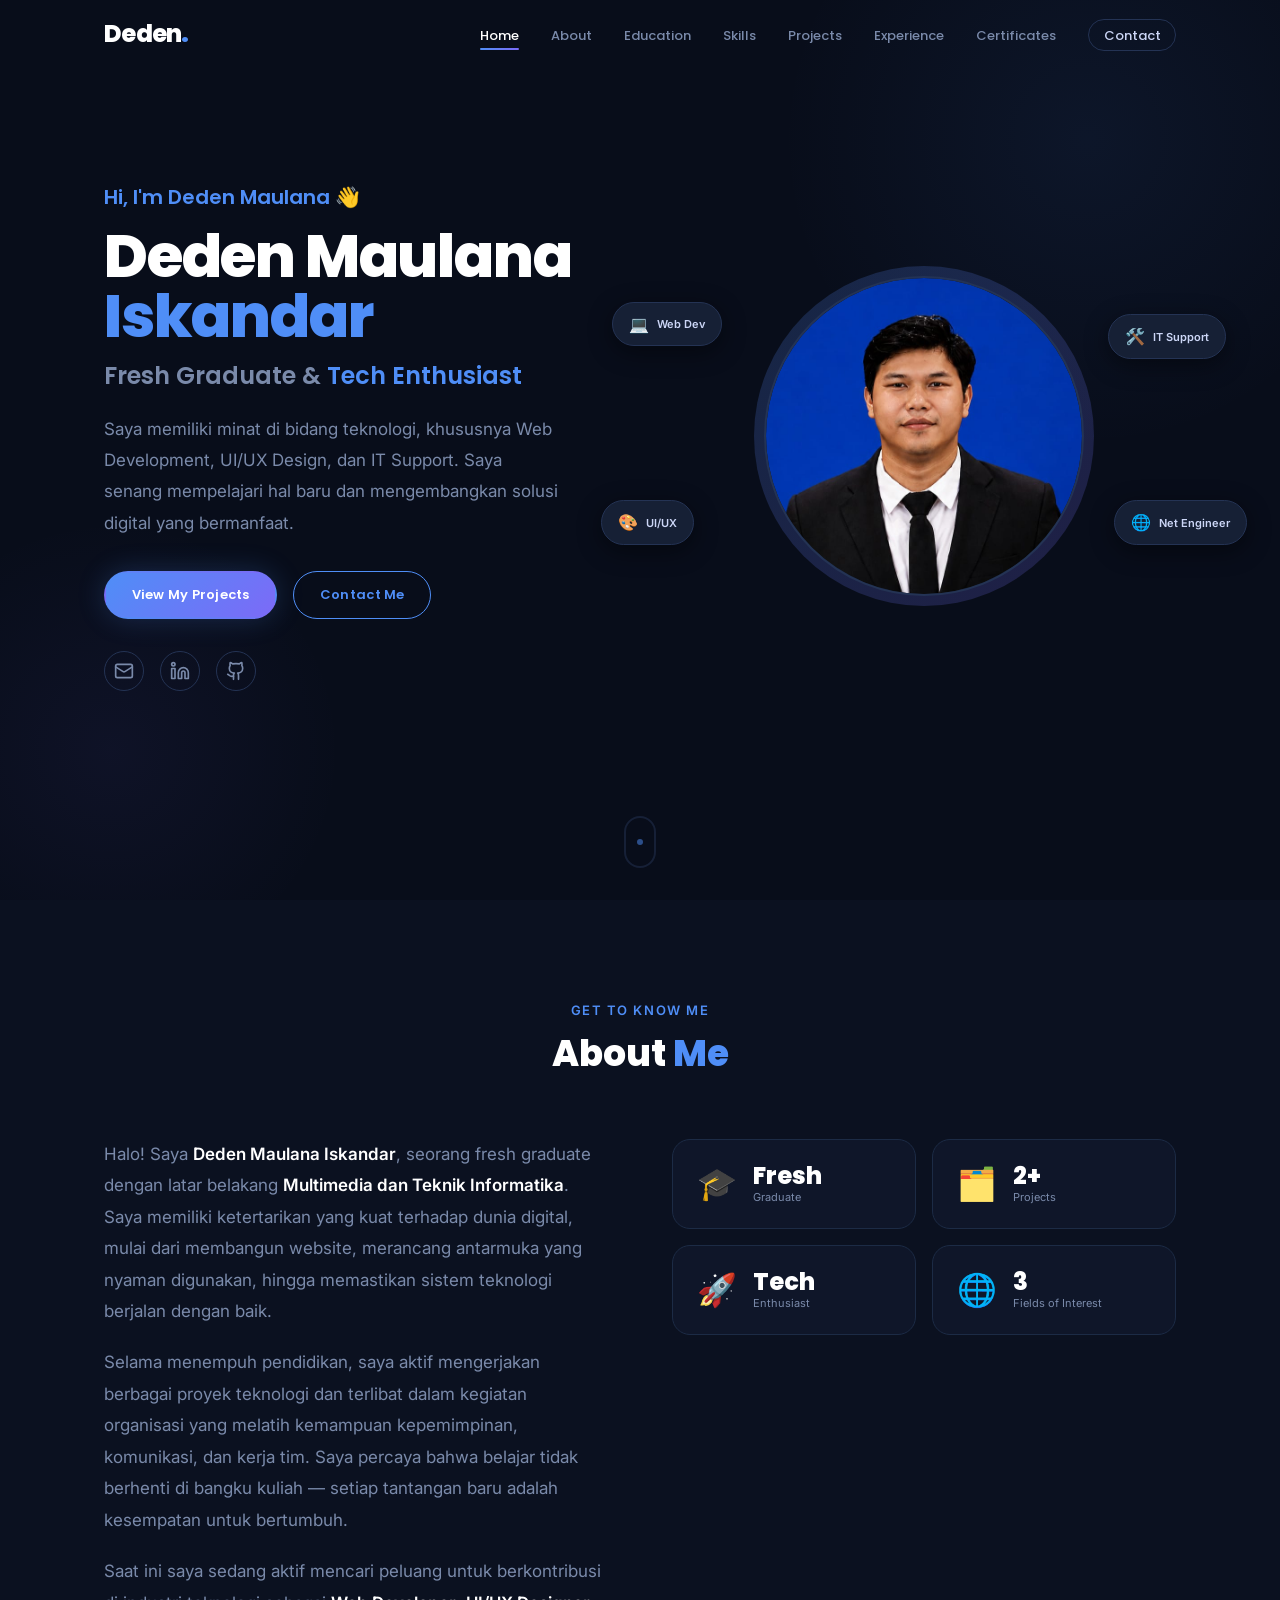
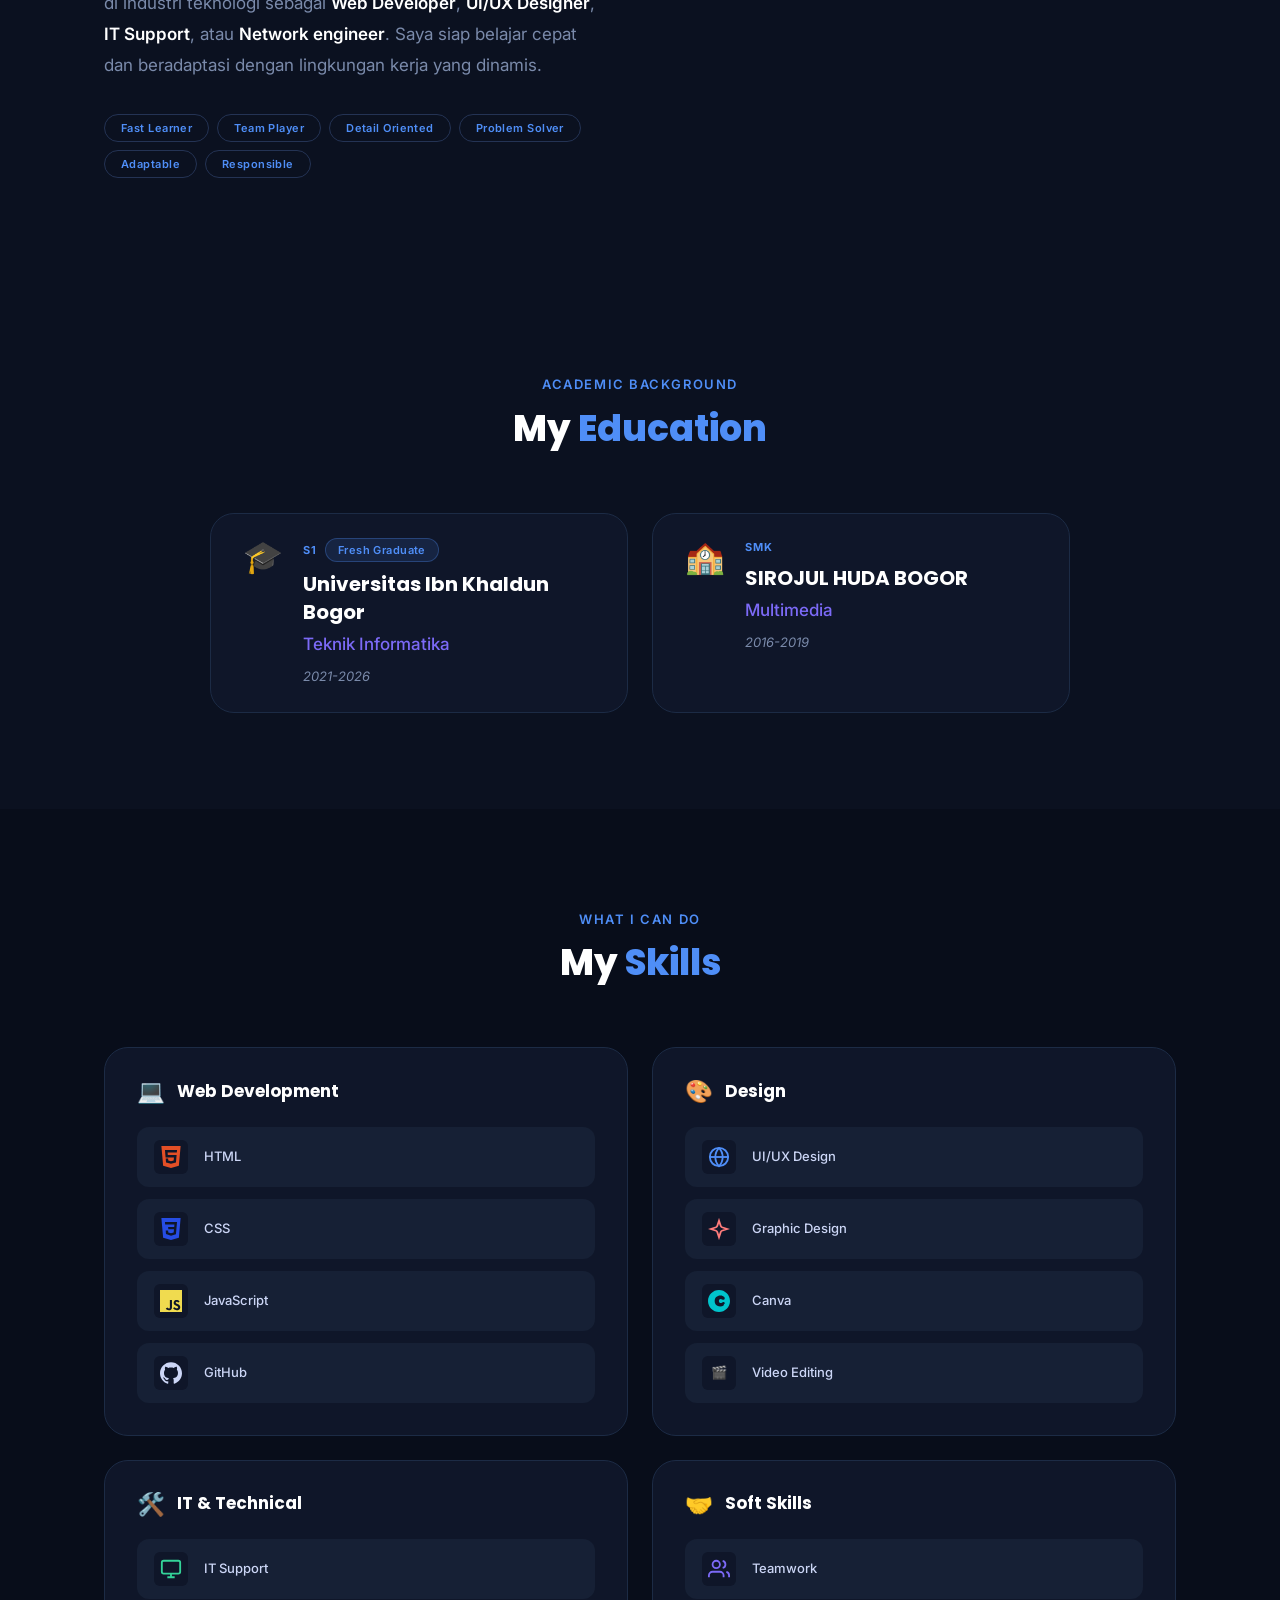
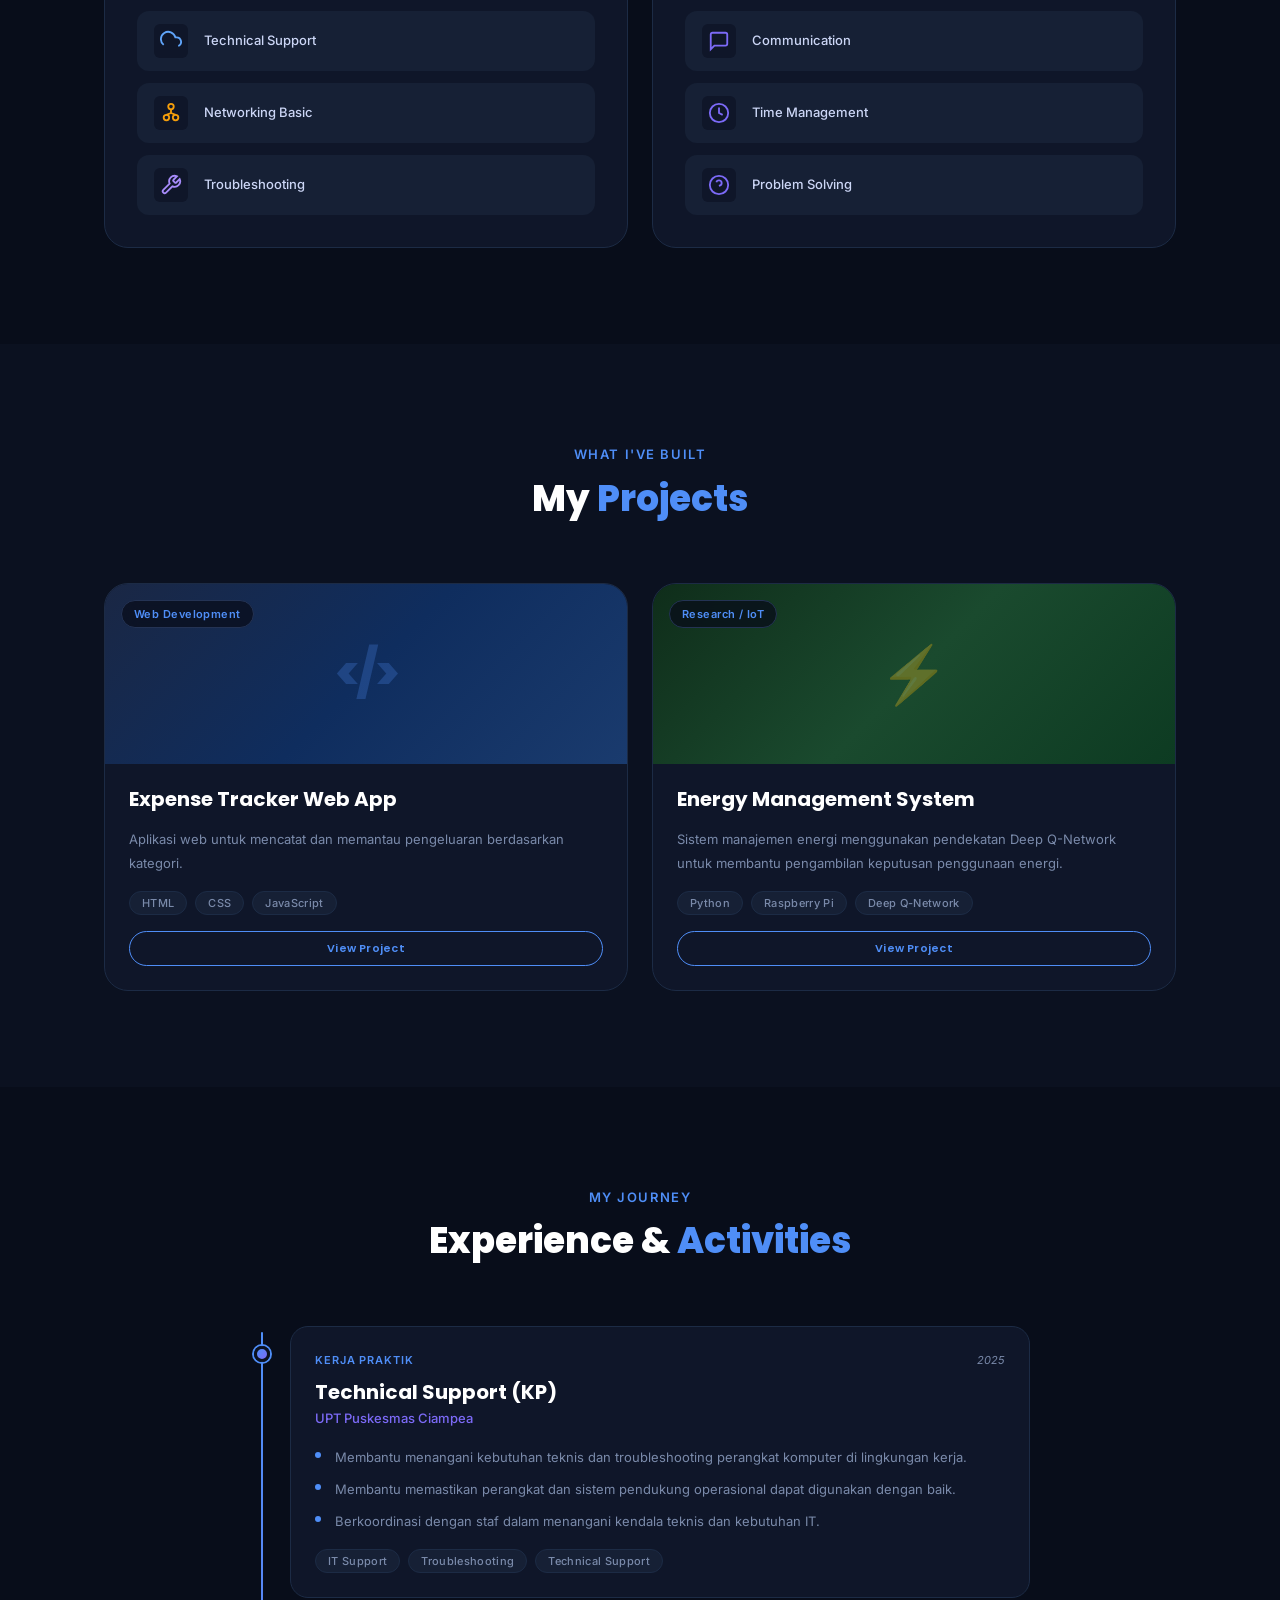
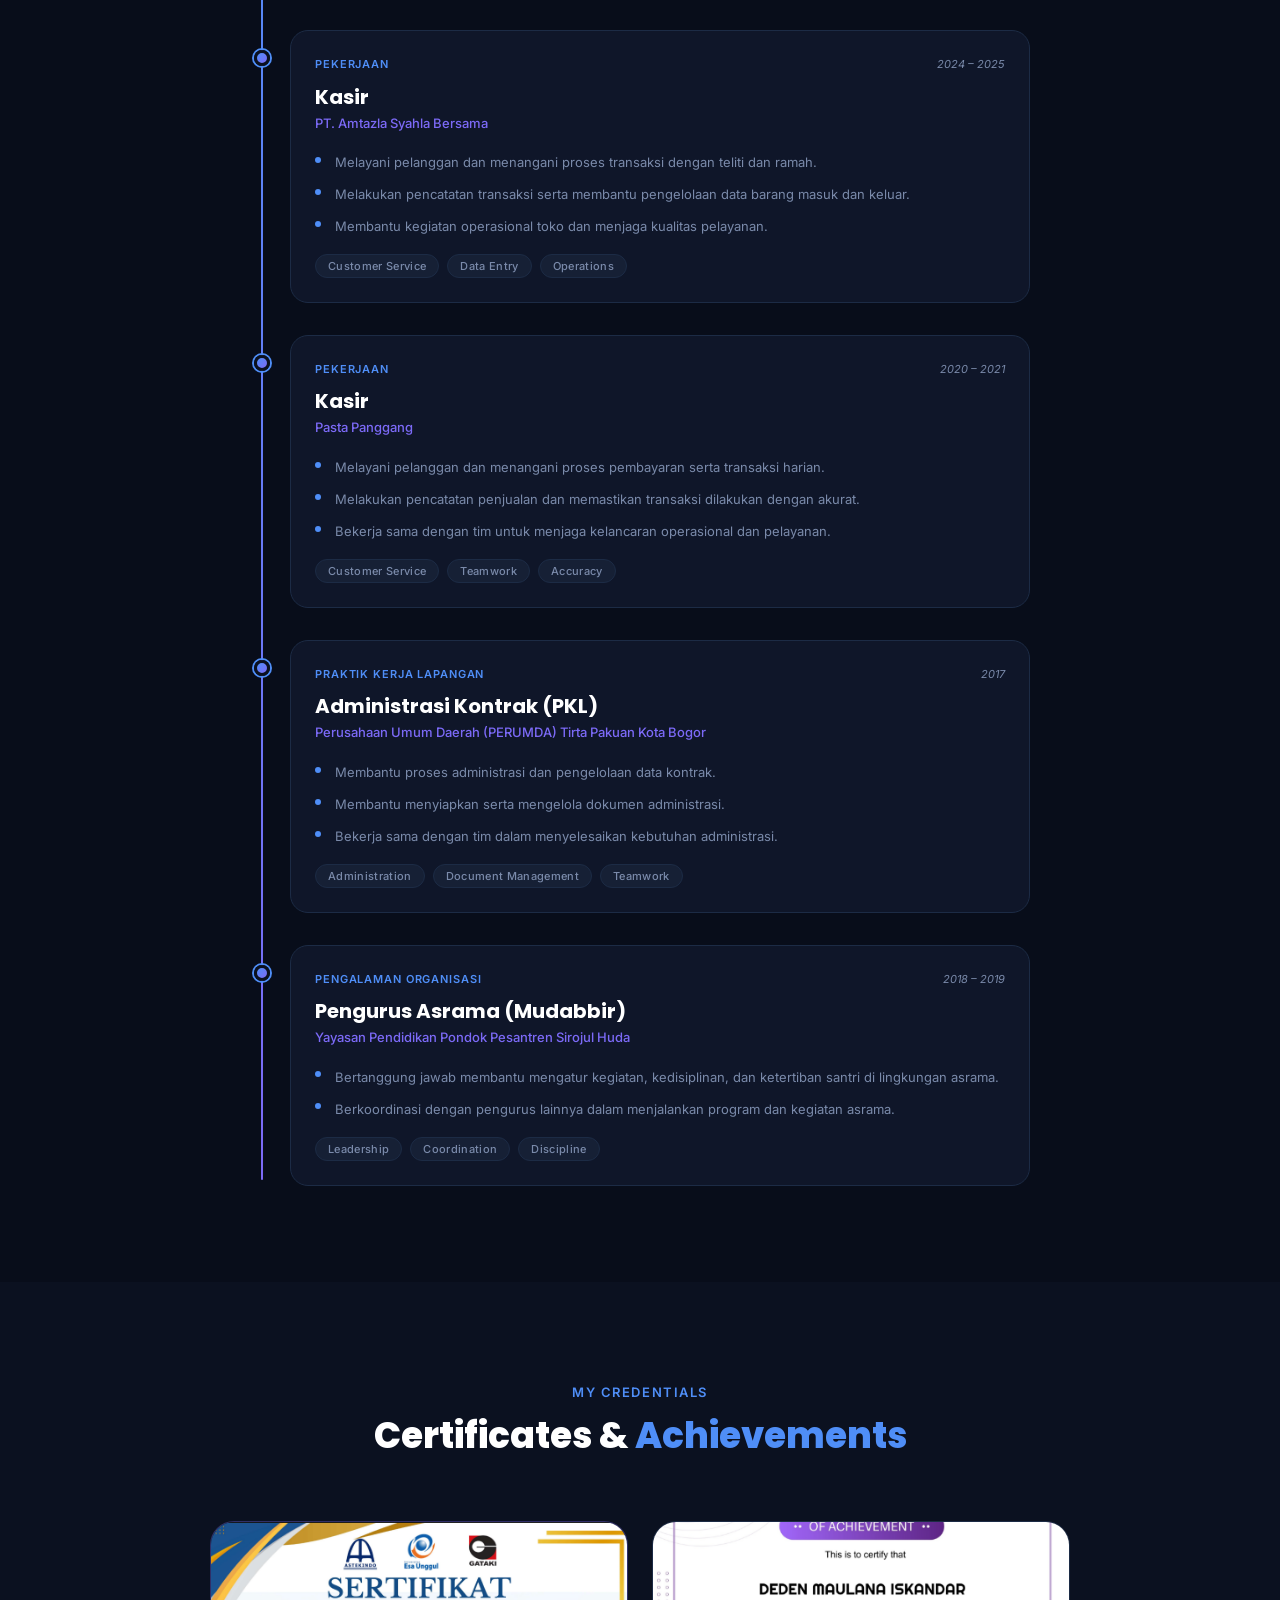
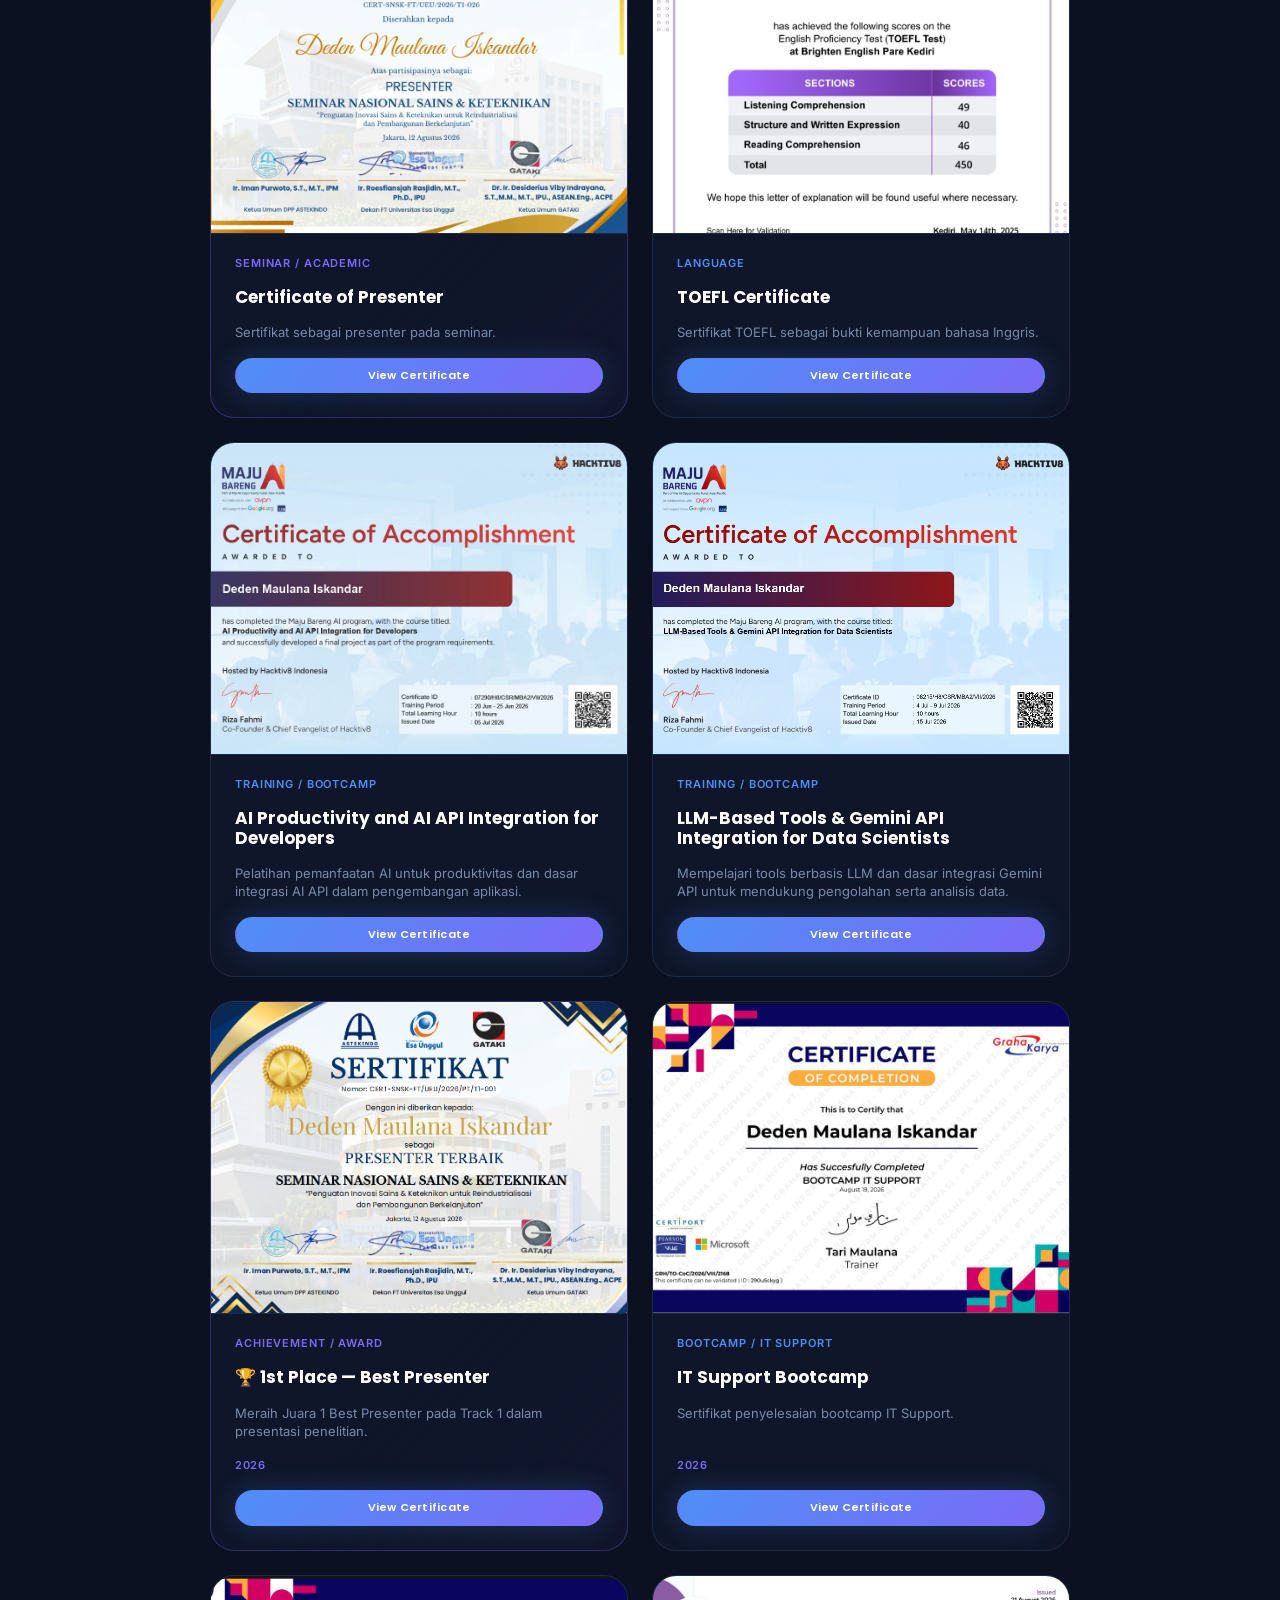
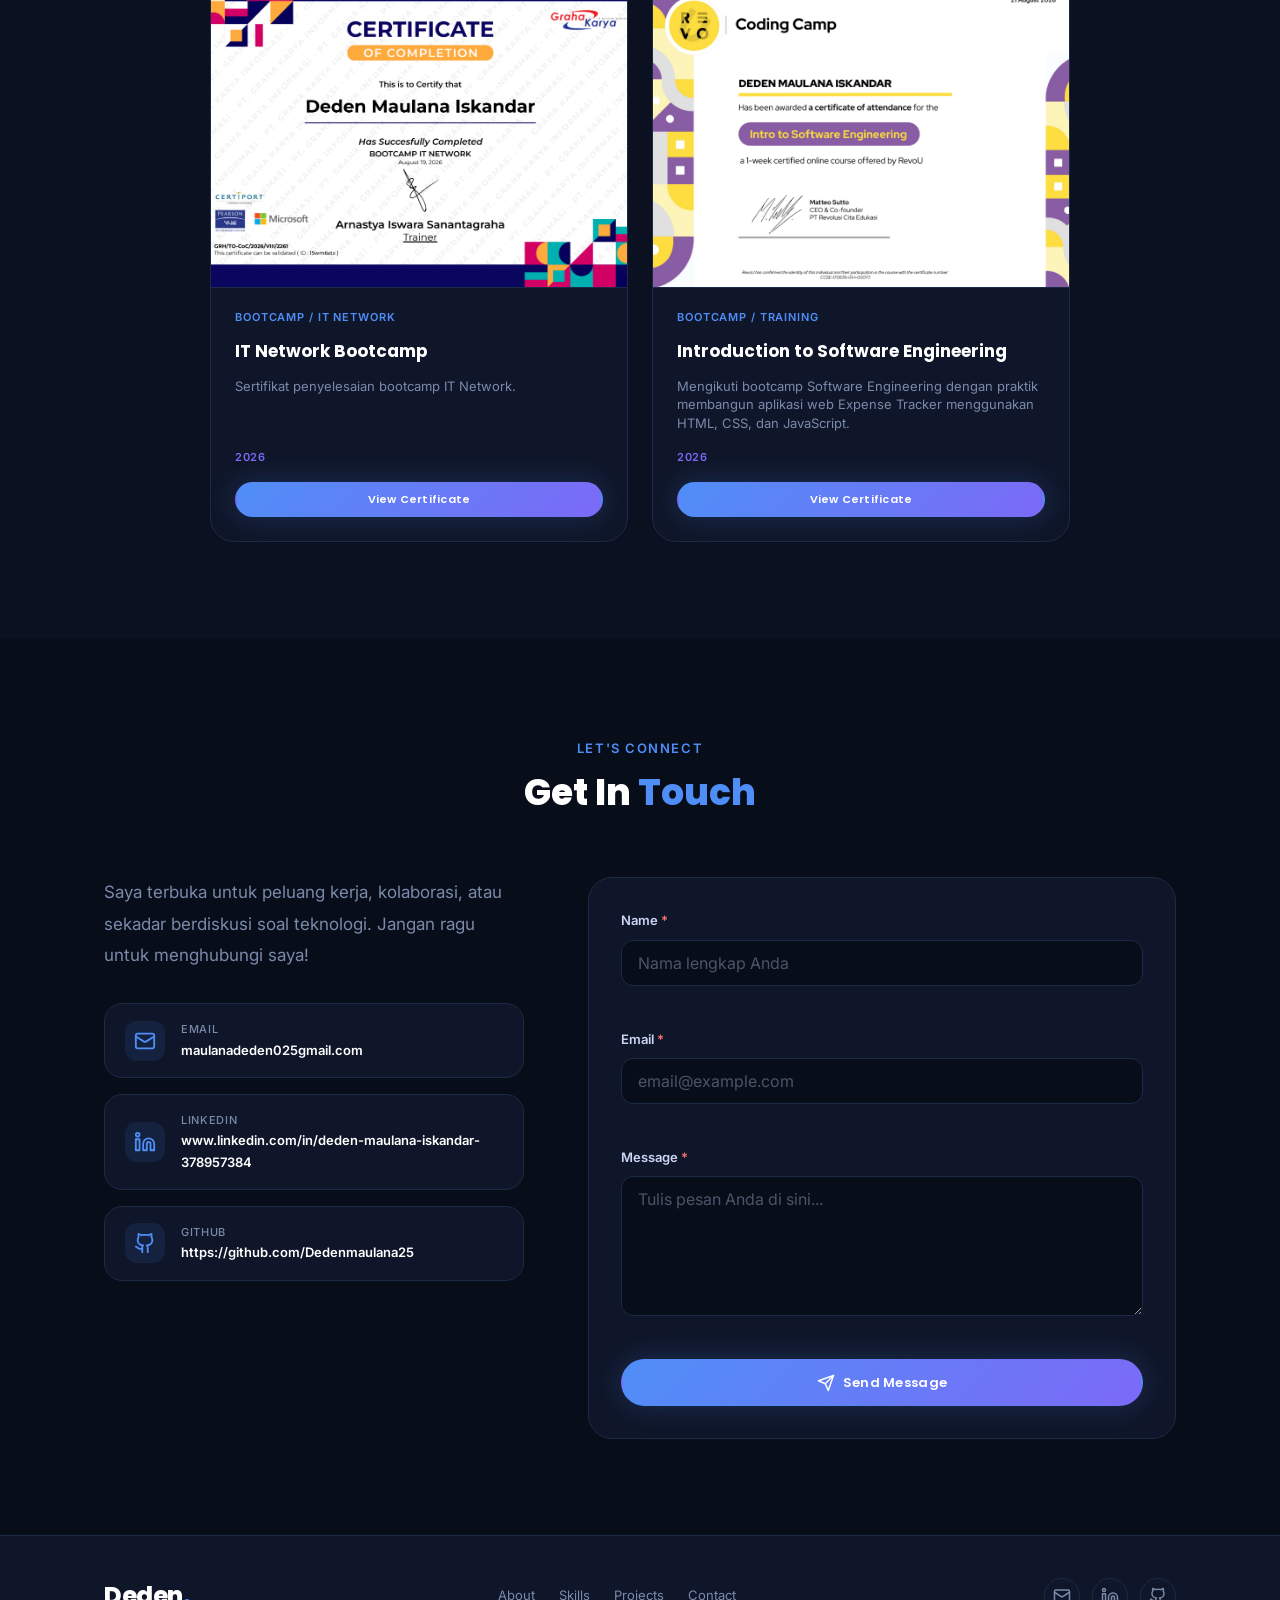
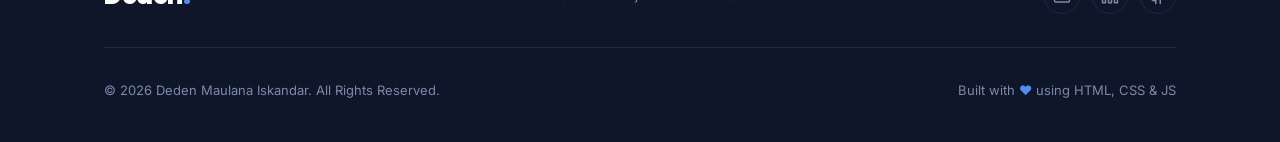
==== commit eb5c4f43: "tambah education" ====
--- a/index.html
+++ b/index.html
@@ -32,6 +32,7 @@
           <ul class="navbar__list">
             <li><a href="#home"         class="navbar__link">Home</a></li>
             <li><a href="#about"        class="navbar__link">About</a></li>
+            <li><a href="#education"    class="navbar__link">Education</a></li>
             <li><a href="#skills"       class="navbar__link">Skills</a></li>
             <li><a href="#projects"     class="navbar__link">Projects</a></li>
             <li><a href="#experience"   class="navbar__link">Experience</a></li>
@@ -153,7 +154,7 @@
               <p>
                 Saat ini saya sedang aktif mencari peluang untuk berkontribusi di industri
                 teknologi sebagai <strong>Web Developer</strong>, <strong>UI/UX Designer</strong>,
-                atau <strong>IT Support</strong>. Saya siap belajar cepat dan beradaptasi
+                <strong>IT Support</strong>, atau <strong>Network engineer</strong>. Saya siap belajar cepat dan beradaptasi
                 dengan lingkungan kerja yang dinamis.
               </p>
               <div class="about__traits">
@@ -196,6 +197,49 @@
                 </div>
               </div>
             </div>
+          </div>
+        </div>
+      </section>
+
+      <!-- =====================================================
+           EDUCATION
+      ====================================================== -->
+      <section class="section section--alt" id="education" aria-label="Pendidikan">
+        <div class="container">
+          <div class="section__header" data-animate="fade-up">
+            <p class="section__label">Academic background</p>
+            <h2 class="section__title">My <span class="accent">Education</span></h2>
+          </div>
+
+          <div class="edu__grid">
+
+            <!-- S1 Teknik Informatika -->
+            <div class="edu-card" data-animate="fade-up">
+              <div class="edu-card__icon" aria-hidden="true">🎓</div>
+              <div class="edu-card__body">
+                <div class="edu-card__meta">
+                  <span class="edu-card__level">S1</span>
+                  <span class="edu-card__badge">Fresh Graduate</span>
+                </div>
+                <h3 class="edu-card__institution">Universitas Ibn Khaldun Bogor</h3>
+                <p class="edu-card__major">Teknik Informatika</p>
+                <p class="edu-card__period">2021-2026</p>
+              </div>
+            </div>
+
+            <!-- SMK — Multimedia -->
+            <div class="edu-card" data-animate="fade-up">
+              <div class="edu-card__icon" aria-hidden="true">🏫</div>
+              <div class="edu-card__body">
+                <div class="edu-card__meta">
+                  <span class="edu-card__level">SMK</span>
+                </div>
+                <h3 class="edu-card__institution"> SIROJUL HUDA BOGOR</h3>
+                <p class="edu-card__major">Multimedia</p>
+                <p class="edu-card__period">2016-2019</p>
+              </div>
+            </div>
+
           </div>
         </div>
       </section>
@@ -696,18 +740,14 @@
                   loading="lazy"
                 />
               </div>
-
               <div class="cert-card__body">
-                <span class="cert-card__type">Training / Bootcamp</span>
+                <span class="cert-card__type">Bootcamp / IT Support</span>
                 <h3 class="cert-card__title">IT Support Bootcamp</h3>
-                <p class="cert-card__desc">
-                  Sertifikat penyelesaian bootcamp IT Support.
-                </p>
+                <p class="cert-card__desc">Sertifikat penyelesaian bootcamp IT Support.</p>
                 <p class="cert-card__year">2026</p>
-
                 <button
                   class="btn btn--sm btn--primary cert-view-btn"
-                  data-cert-src="assets/certificates/it-support.jpg"
+                  data-cert-src="assets/certificates/it-support.png"
                   data-cert-title="IT Support Bootcamp"
                   aria-label="Lihat IT Support Bootcamp Certificate"
                 >
@@ -726,18 +766,14 @@
                   loading="lazy"
                 />
               </div>
-
               <div class="cert-card__body">
-                <span class="cert-card__type">Training / Bootcamp</span>
+                <span class="cert-card__type">Bootcamp / IT Network</span>
                 <h3 class="cert-card__title">IT Network Bootcamp</h3>
-                <p class="cert-card__desc">
-                  Sertifikat penyelesaian bootcamp IT Network.
-                </p>
+                <p class="cert-card__desc">Sertifikat penyelesaian bootcamp IT Network.</p>
                 <p class="cert-card__year">2026</p>
-
                 <button
                   class="btn btn--sm btn--primary cert-view-btn"
-                  data-cert-src="assets/certificates/it-network.jpg"
+                  data-cert-src="assets/certificates/it-network.png"
                   data-cert-title="IT Network Bootcamp"
                   aria-label="Lihat IT Network Bootcamp Certificate"
                 >
--- a/css/style.css
+++ b/css/style.css
@@ -1890,3 +1890,108 @@
     animation: none;
   }
 }
+
+
+/* ─── EDUCATION ─────────────────────────────────────────────── */
+.edu__grid {
+  display: grid;
+  grid-template-columns: repeat(2, 1fr);
+  gap: var(--sp-6);
+  max-width: 860px;
+  margin-inline: auto;
+}
+
+.edu-card {
+  display: flex;
+  gap: var(--sp-5);
+  align-items: flex-start;
+  padding: var(--sp-6) var(--sp-8);
+  background: var(--clr-surface);
+  border: 1px solid var(--clr-border);
+  border-radius: var(--r-xl);
+  transition: border-color var(--t-normal), box-shadow var(--t-normal), transform var(--t-normal);
+}
+
+.edu-card:hover {
+  border-color: var(--clr-border-2);
+  box-shadow: var(--shadow-card);
+  transform: translateY(-3px);
+}
+
+.edu-card__icon {
+  font-size: 2rem;
+  line-height: 1;
+  flex-shrink: 0;
+  margin-top: 3px;
+}
+
+.edu-card__meta {
+  display: flex;
+  align-items: center;
+  gap: var(--sp-2);
+  margin-bottom: var(--sp-2);
+  flex-wrap: wrap;
+}
+
+.edu-card__level {
+  font-size: var(--fs-xs);
+  font-weight: var(--fw-bold);
+  color: var(--clr-blue);
+  letter-spacing: .08em;
+  text-transform: uppercase;
+}
+
+.edu-card__badge {
+  padding: 2px var(--sp-3);
+  background: rgba(79, 142, 247, .12);
+  border: 1px solid rgba(79, 142, 247, .3);
+  border-radius: var(--r-full);
+  font-size: var(--fs-xs);
+  font-weight: var(--fw-semi);
+  color: var(--clr-blue);
+  letter-spacing: .04em;
+}
+
+.edu-card__institution {
+  font-size: var(--fs-lg);
+  font-weight: var(--fw-bold);
+  color: var(--clr-white);
+  margin-bottom: var(--sp-1);
+  line-height: var(--lh-snug);
+}
+
+.edu-card__institution:empty::before {
+  content: 'Nama institusi akan diperbarui';
+  opacity: .4;
+  font-style: italic;
+  font-weight: var(--fw-regular);
+}
+
+.edu-card__major {
+  font-size: var(--fs-md);
+  font-weight: var(--fw-medium);
+  color: var(--clr-purple);
+  margin-bottom: var(--sp-2);
+}
+
+.edu-card__period {
+  font-size: var(--fs-sm);
+  color: var(--clr-text-muted);
+  font-style: italic;
+}
+
+.edu-card__period:empty::before {
+  content: 'Periode akan diperbarui';
+  opacity: .4;
+}
+
+/* Responsive */
+@media (max-width: 640px) {
+  .edu__grid {
+    grid-template-columns: 1fr;
+  }
+
+  .edu-card {
+    padding: var(--sp-5) var(--sp-6);
+  }
+}
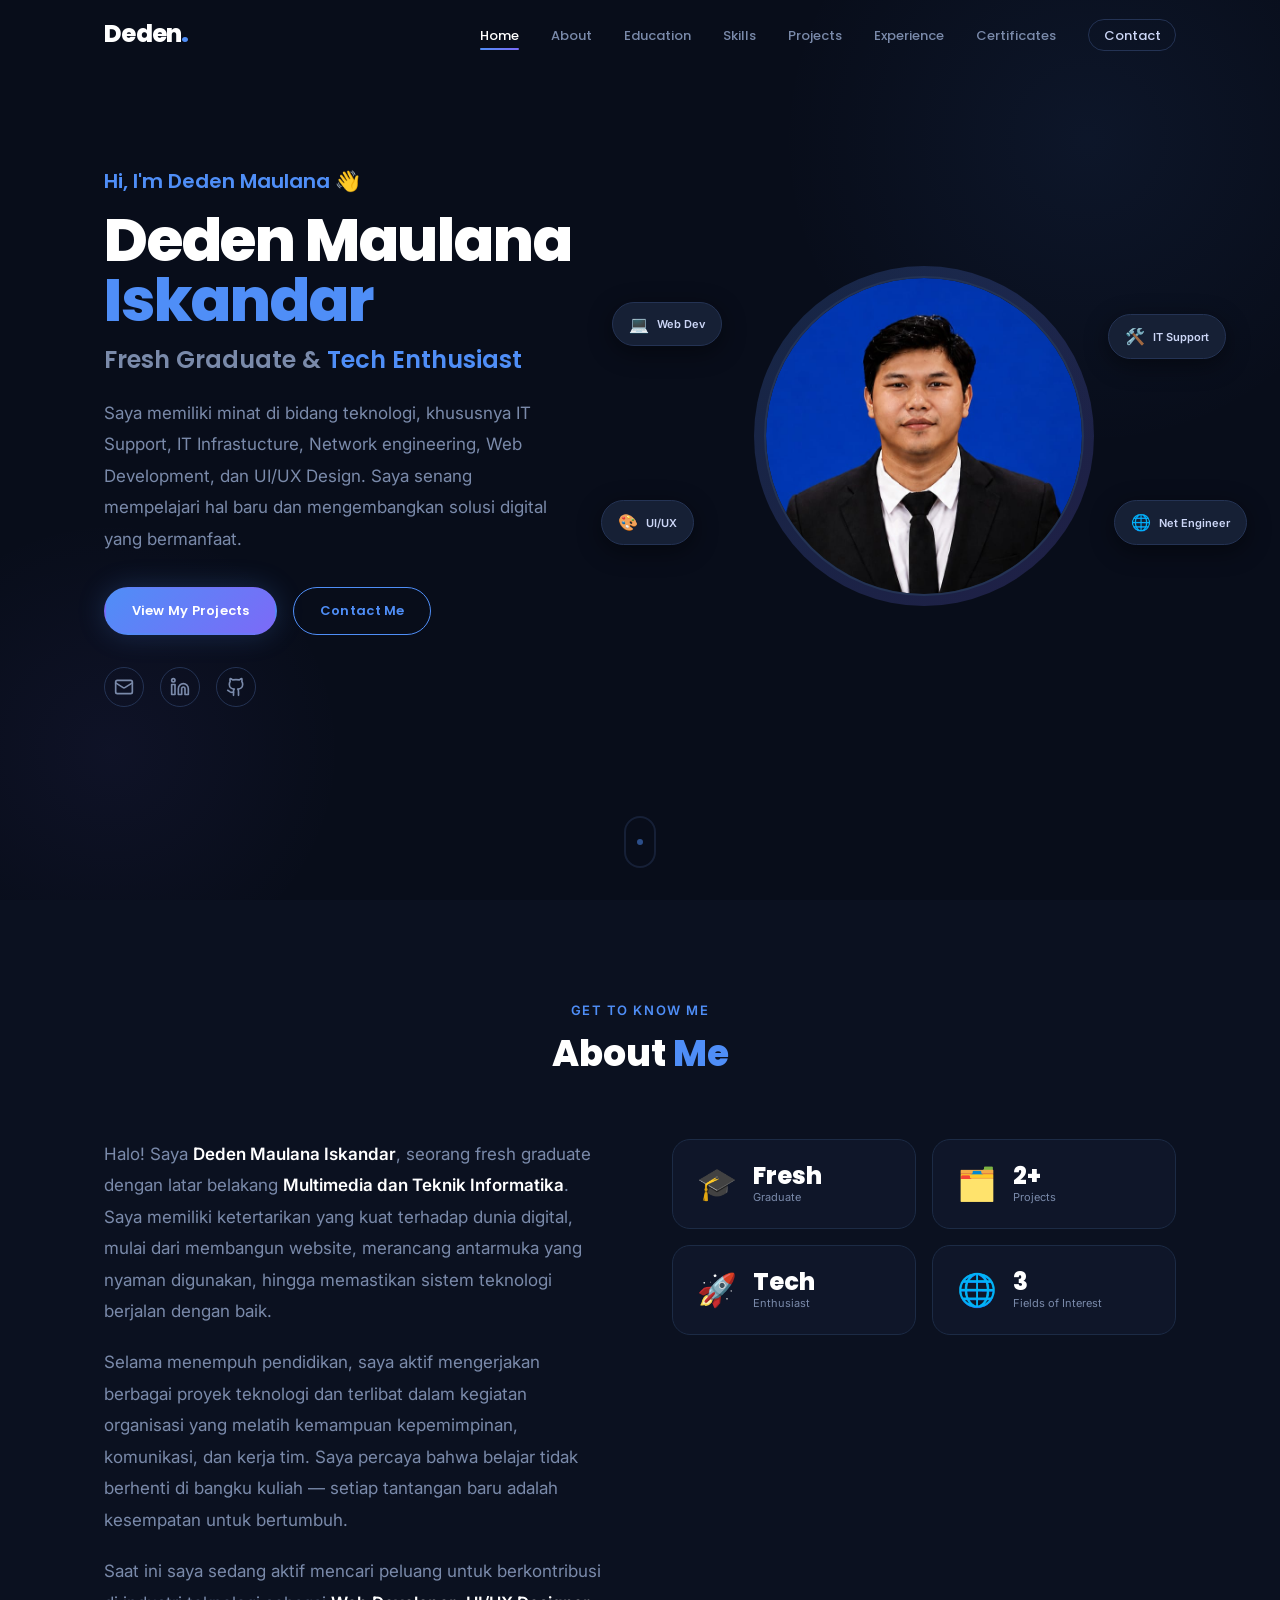
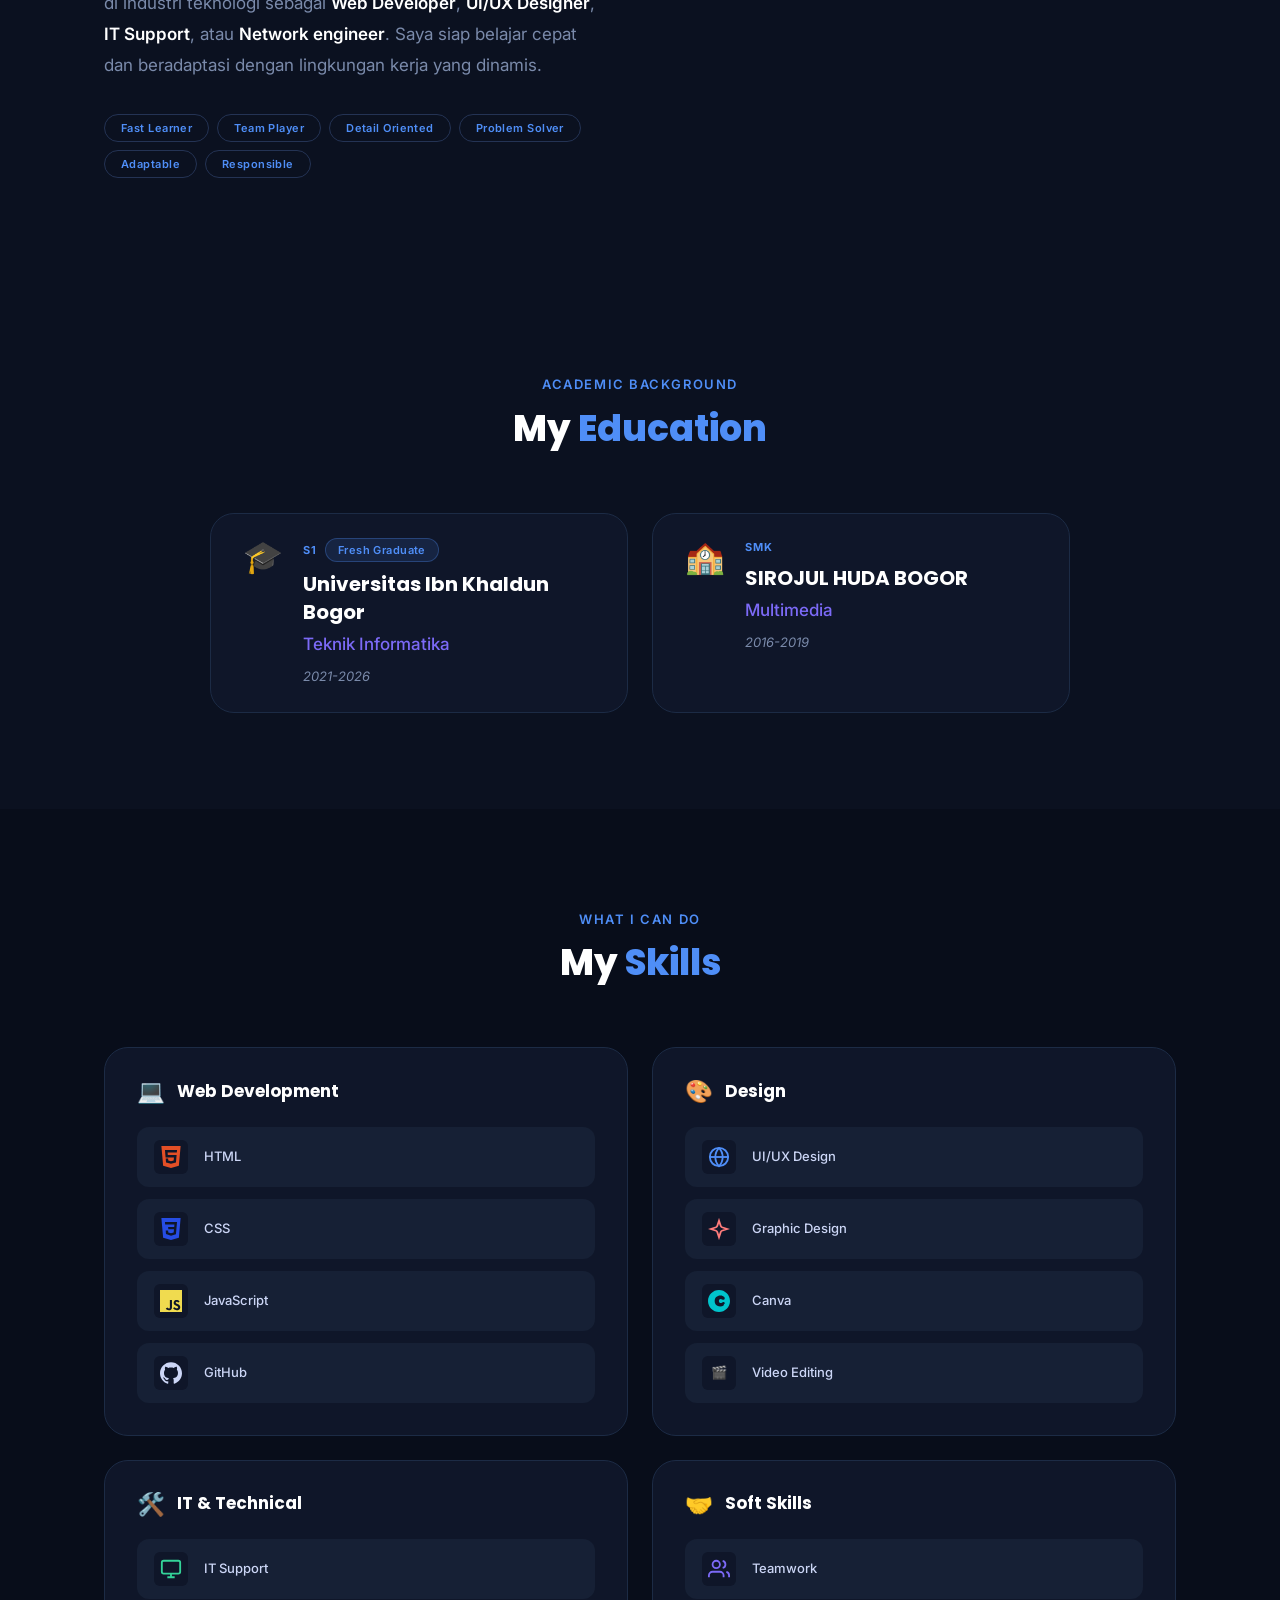
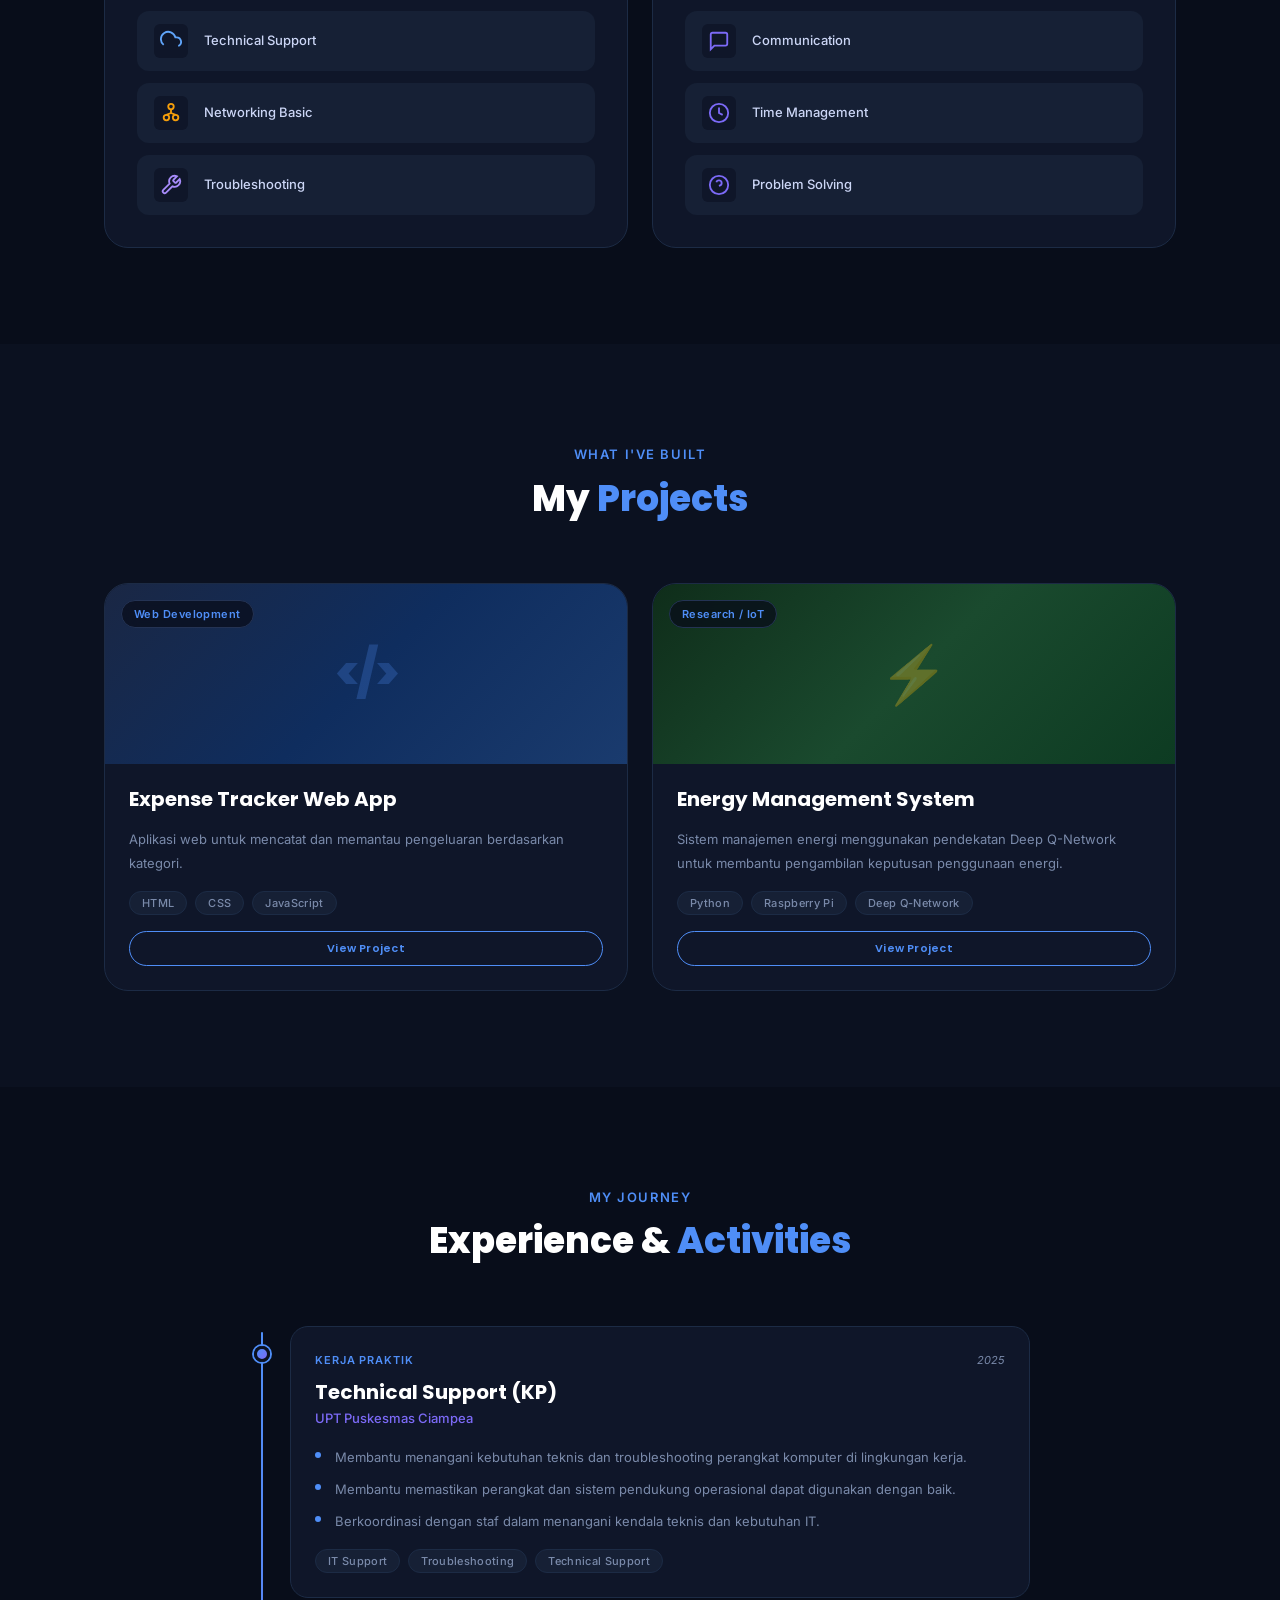
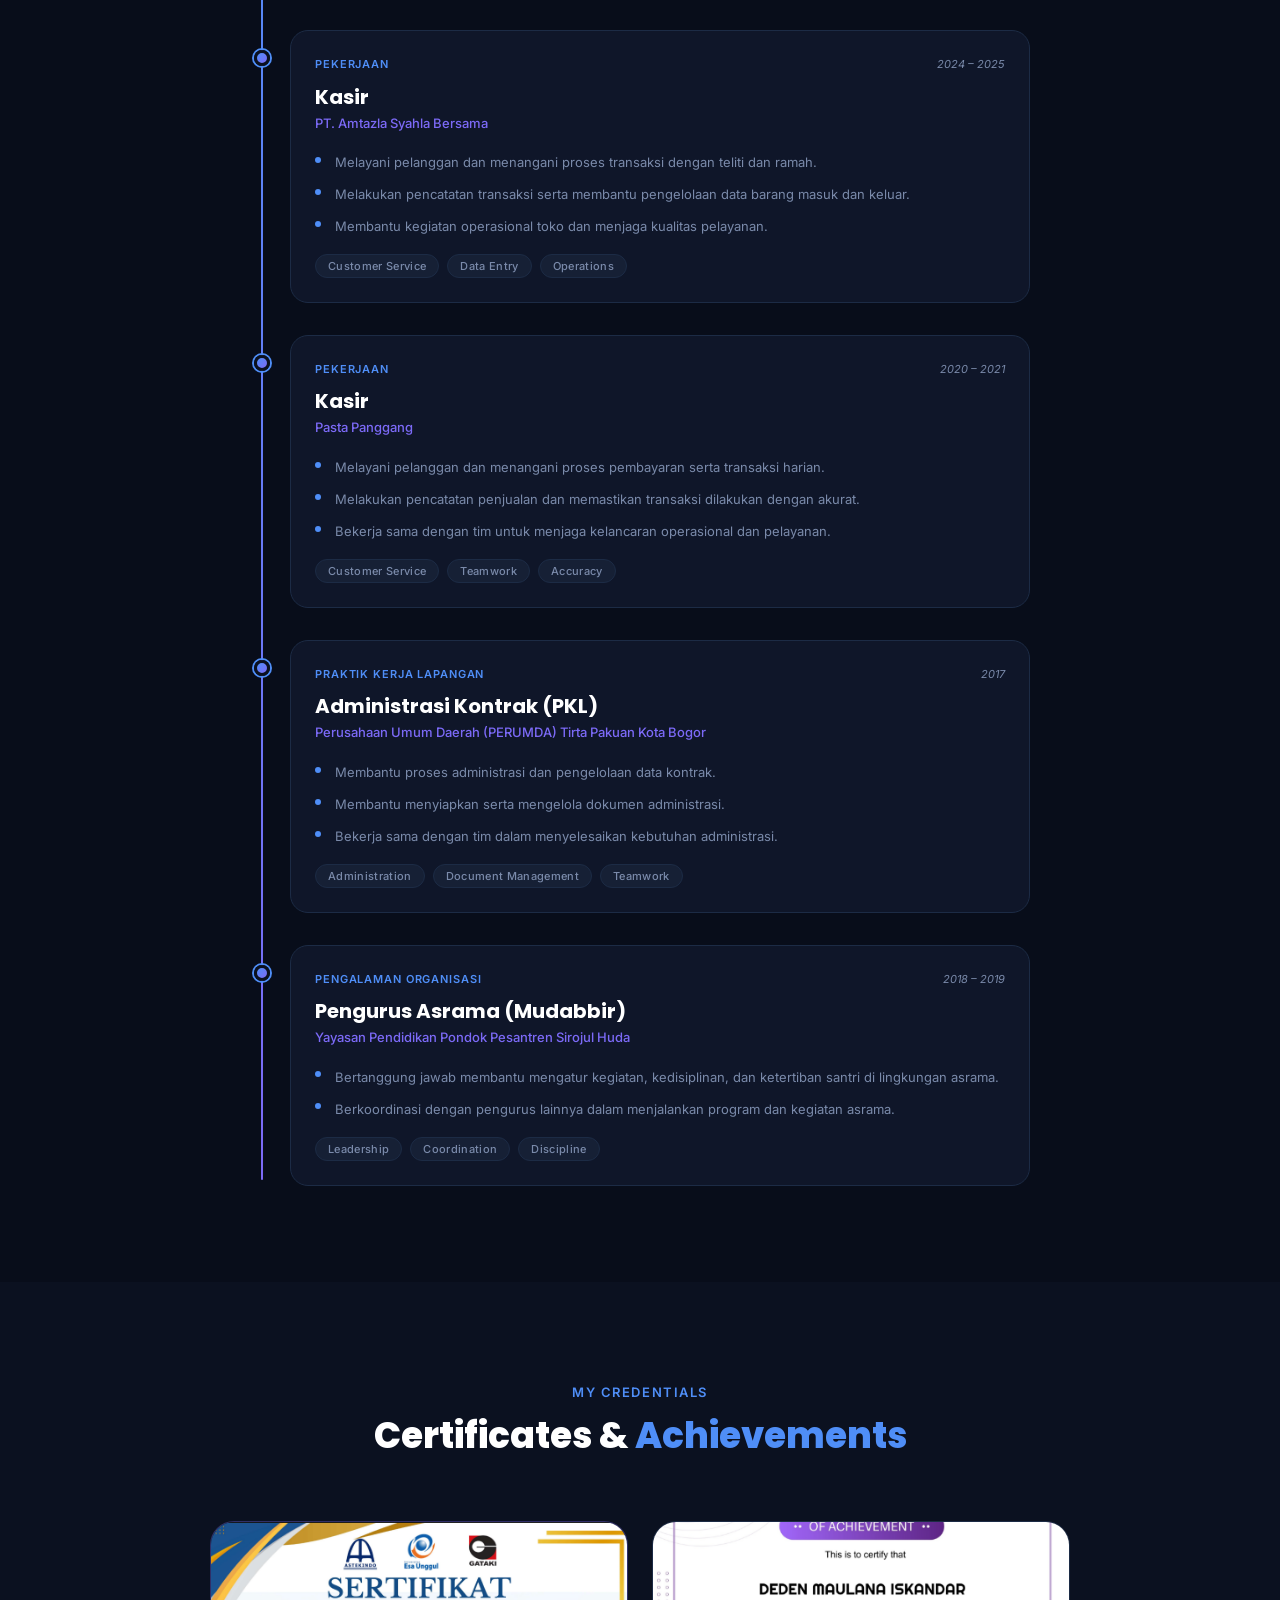
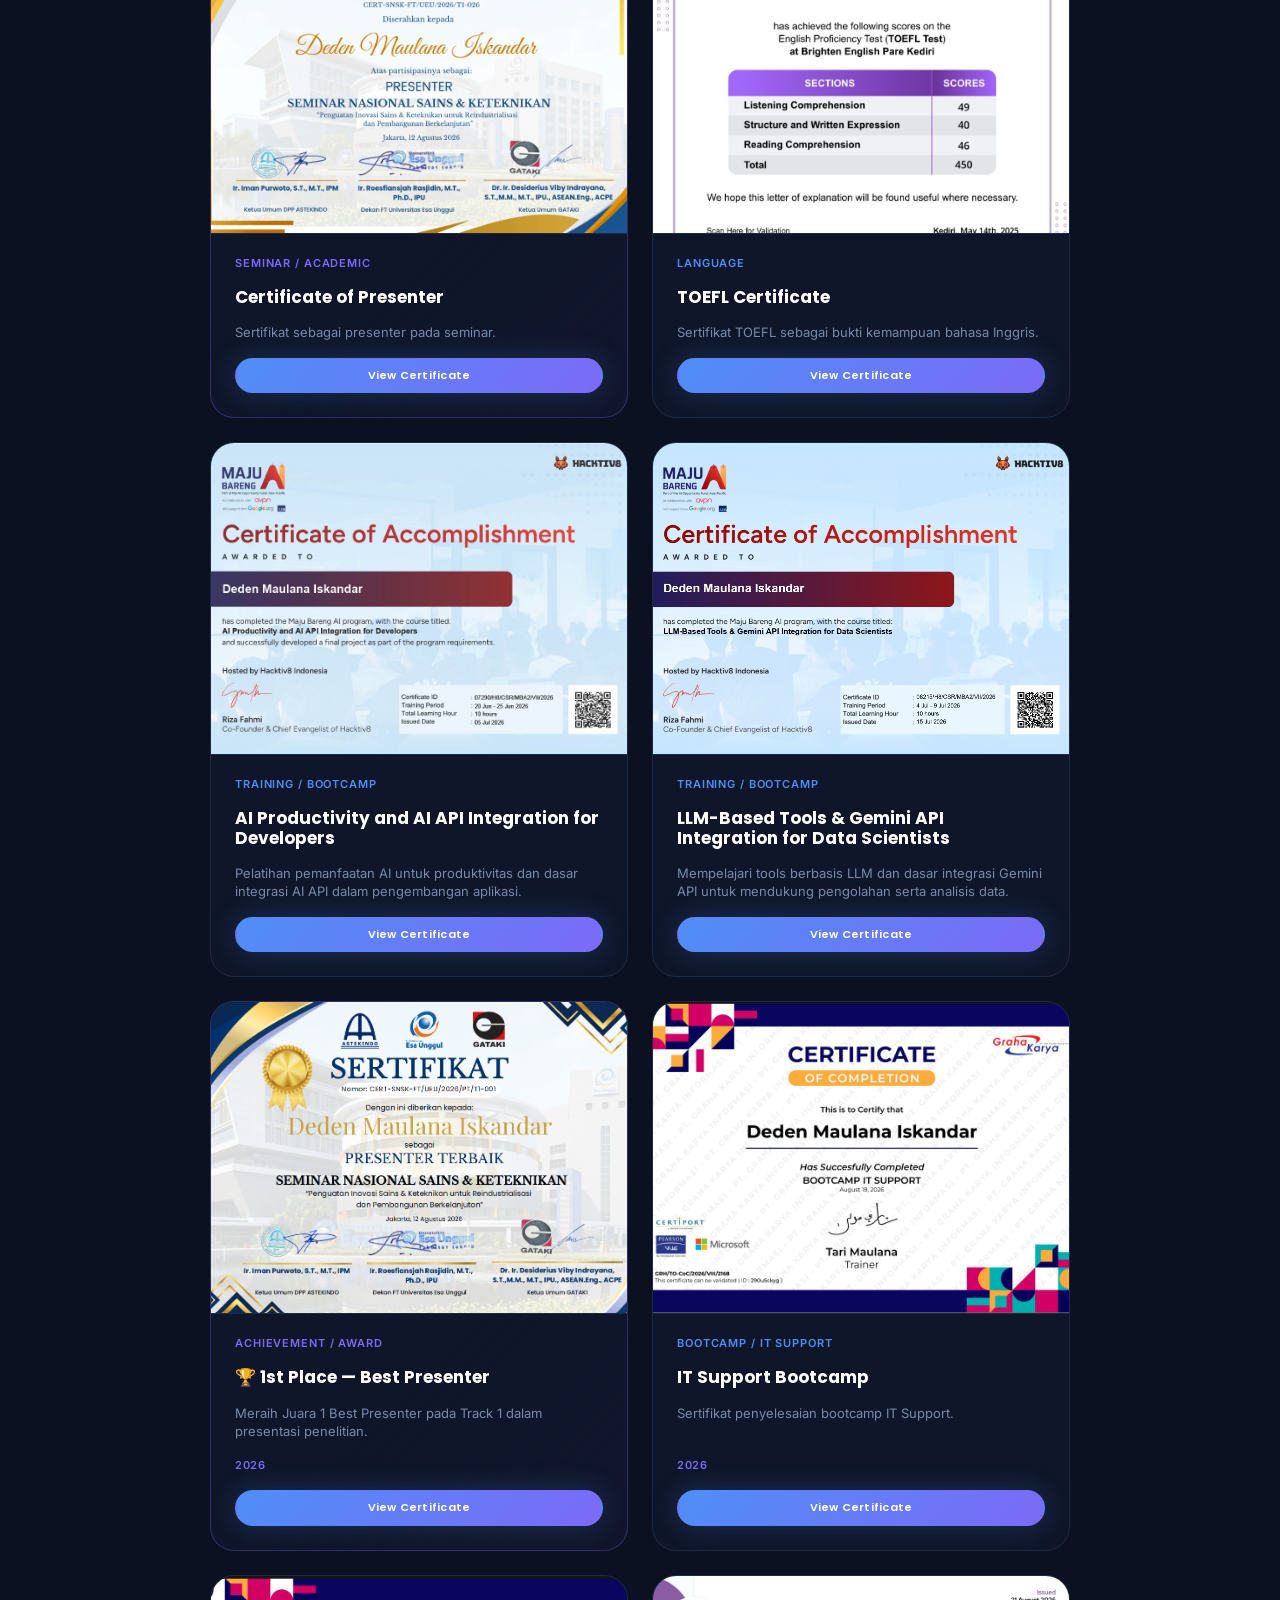
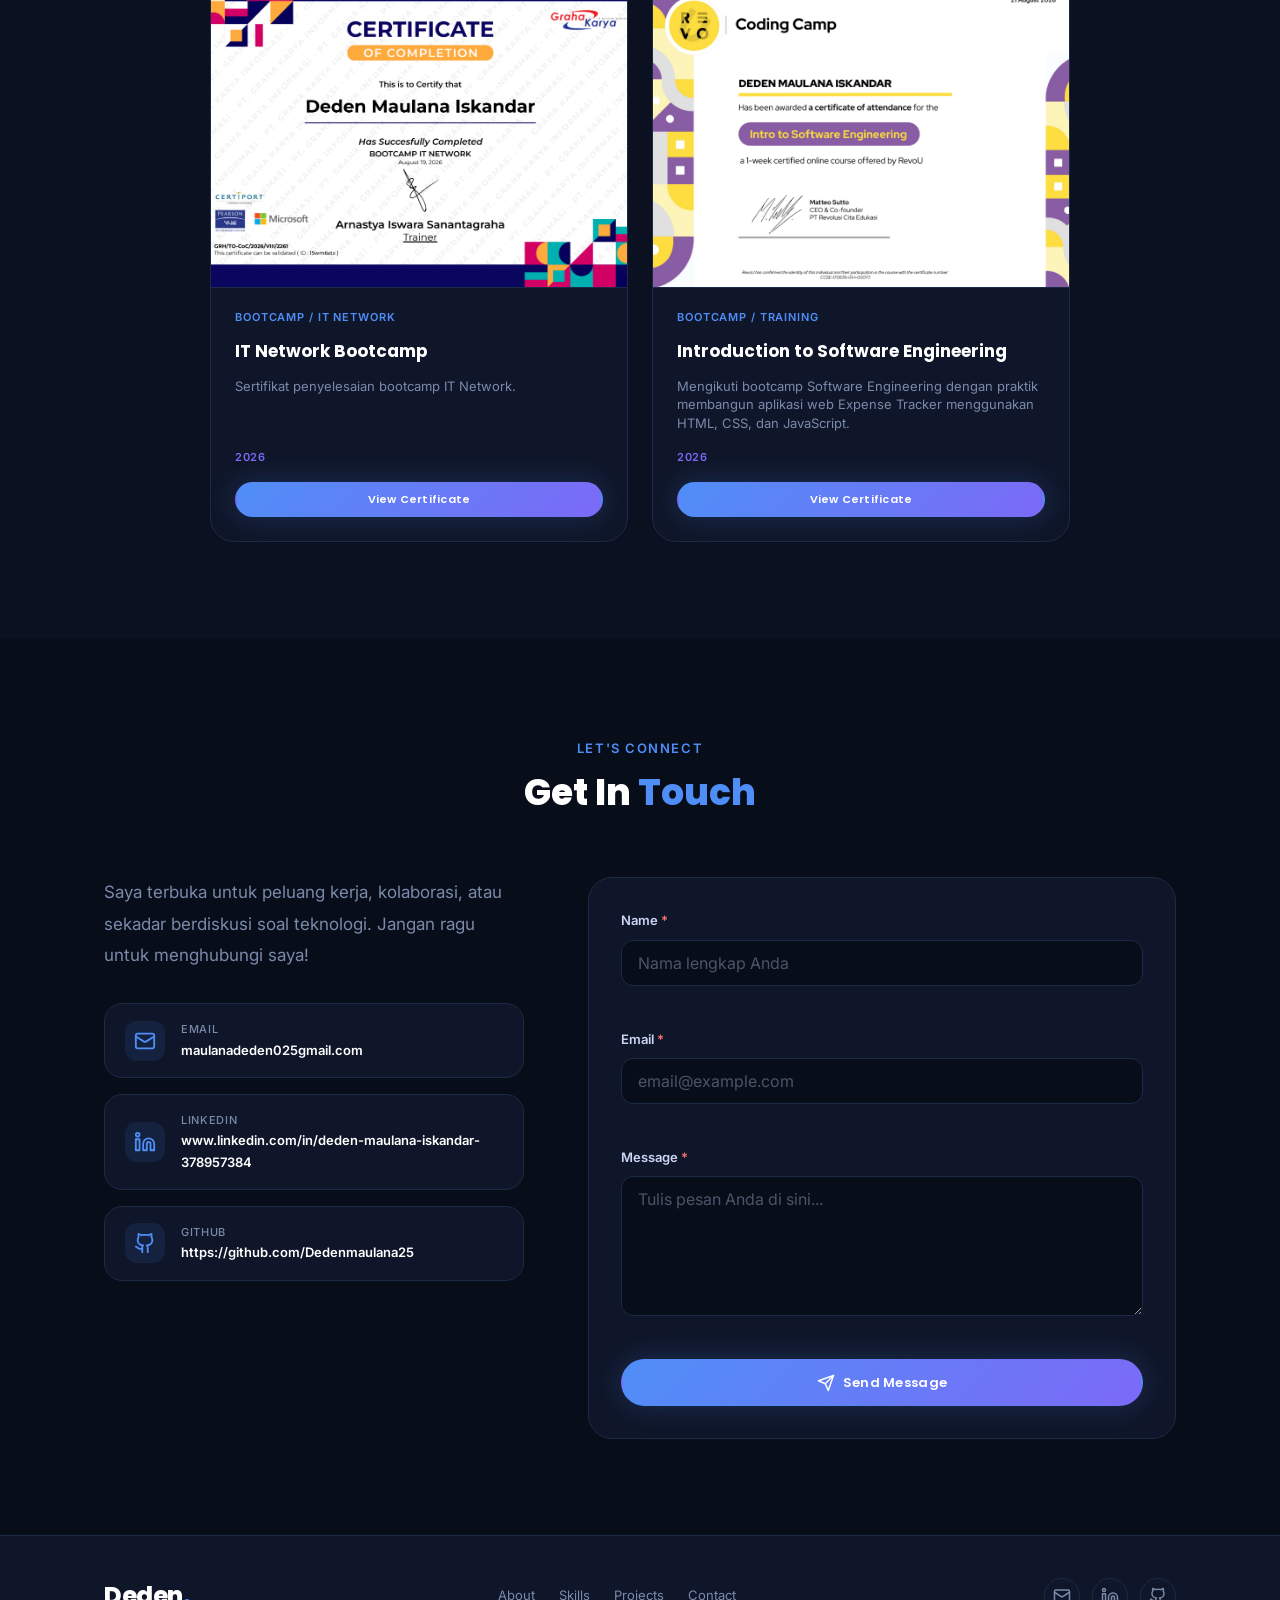
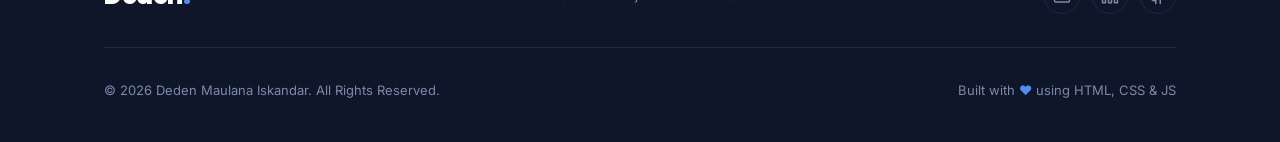
==== commit b0939837: "perubahaan hero" ====
--- a/index.html
+++ b/index.html
@@ -69,8 +69,8 @@
             <h1 class="hero__name">Deden Maulana<br /><span class="accent">Iskandar</span></h1>
             <h2 class="hero__title">Fresh Graduate &amp; <span class="accent">Tech Enthusiast</span></h2>
             <p class="hero__desc">
-              Saya memiliki minat di bidang teknologi, khususnya Web Development, UI/UX Design,
-              dan IT Support. Saya senang mempelajari hal baru dan mengembangkan solusi digital
+              Saya memiliki minat di bidang teknologi, khususnya IT Support, IT Infrastucture, Network engineering, Web Development,
+              dan UI/UX Design. Saya senang mempelajari hal baru dan mengembangkan solusi digital
               yang bermanfaat.
             </p>
             <div class="hero__cta">
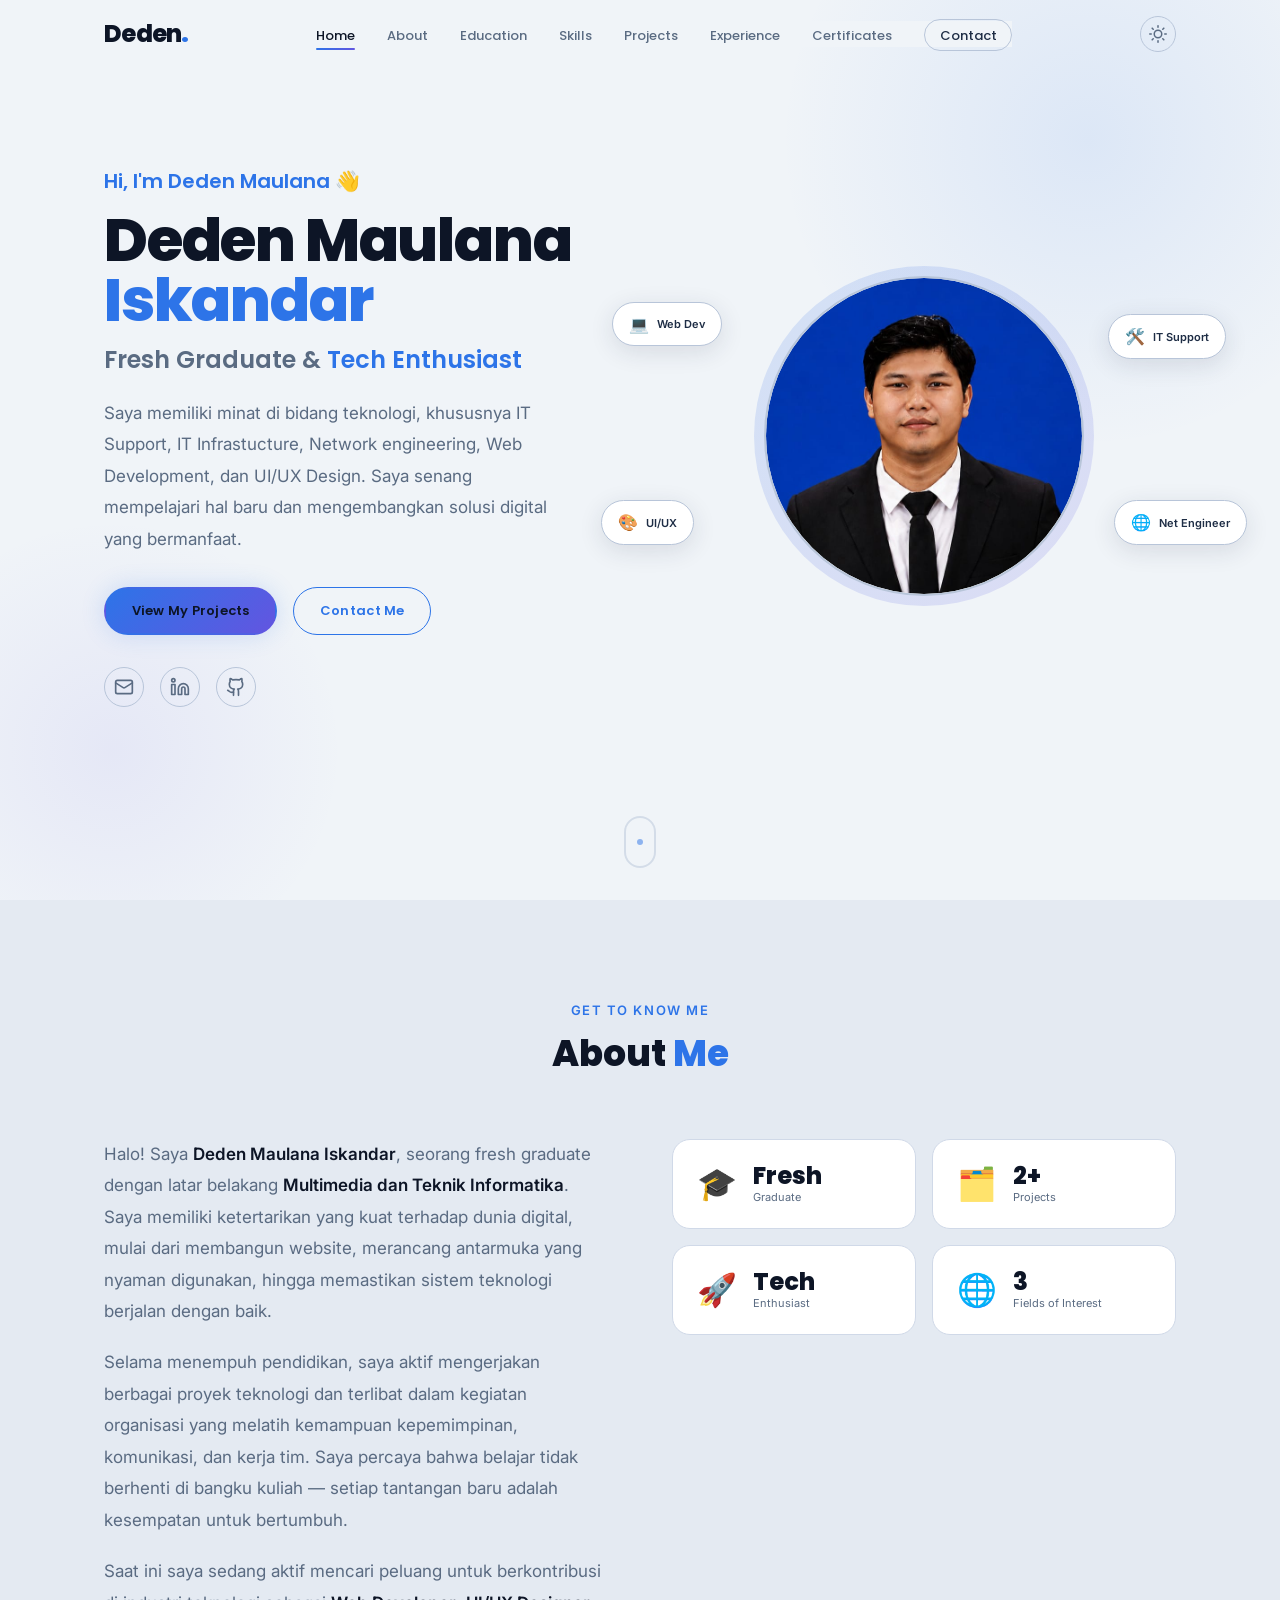
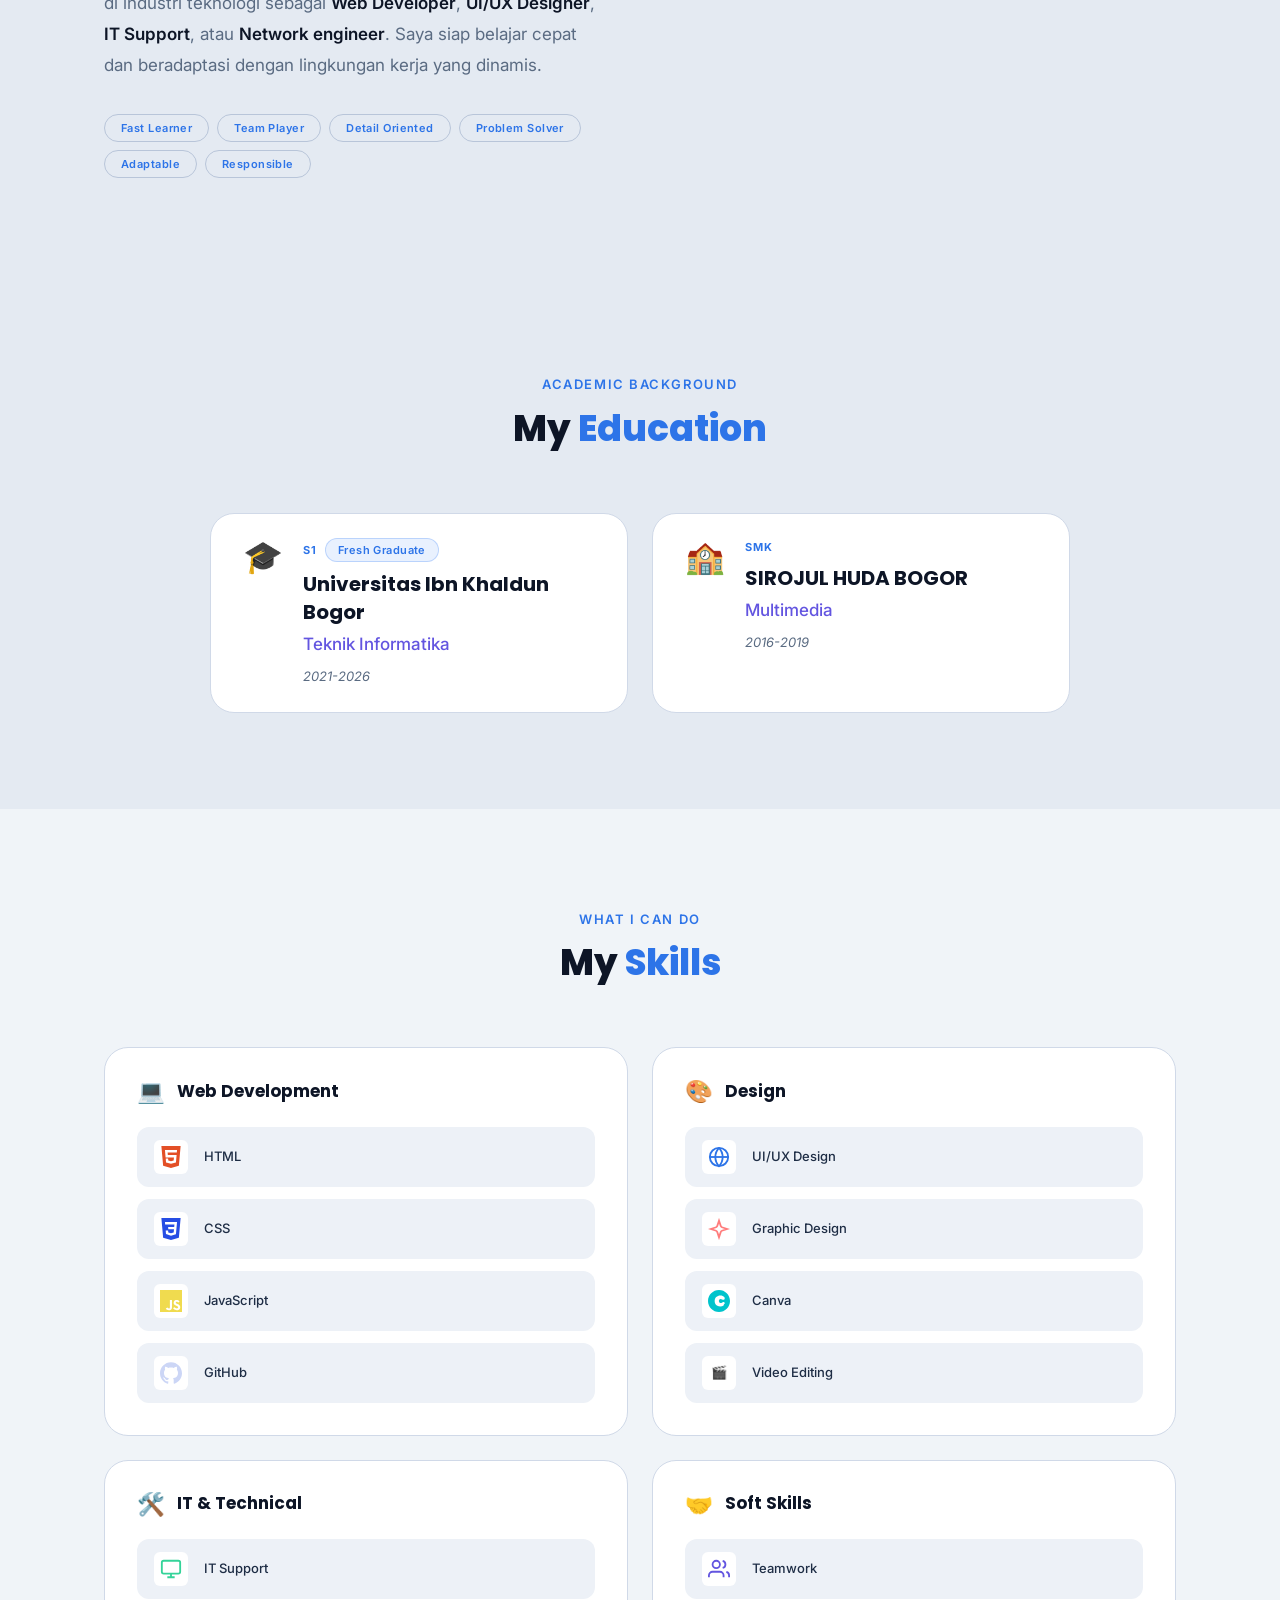
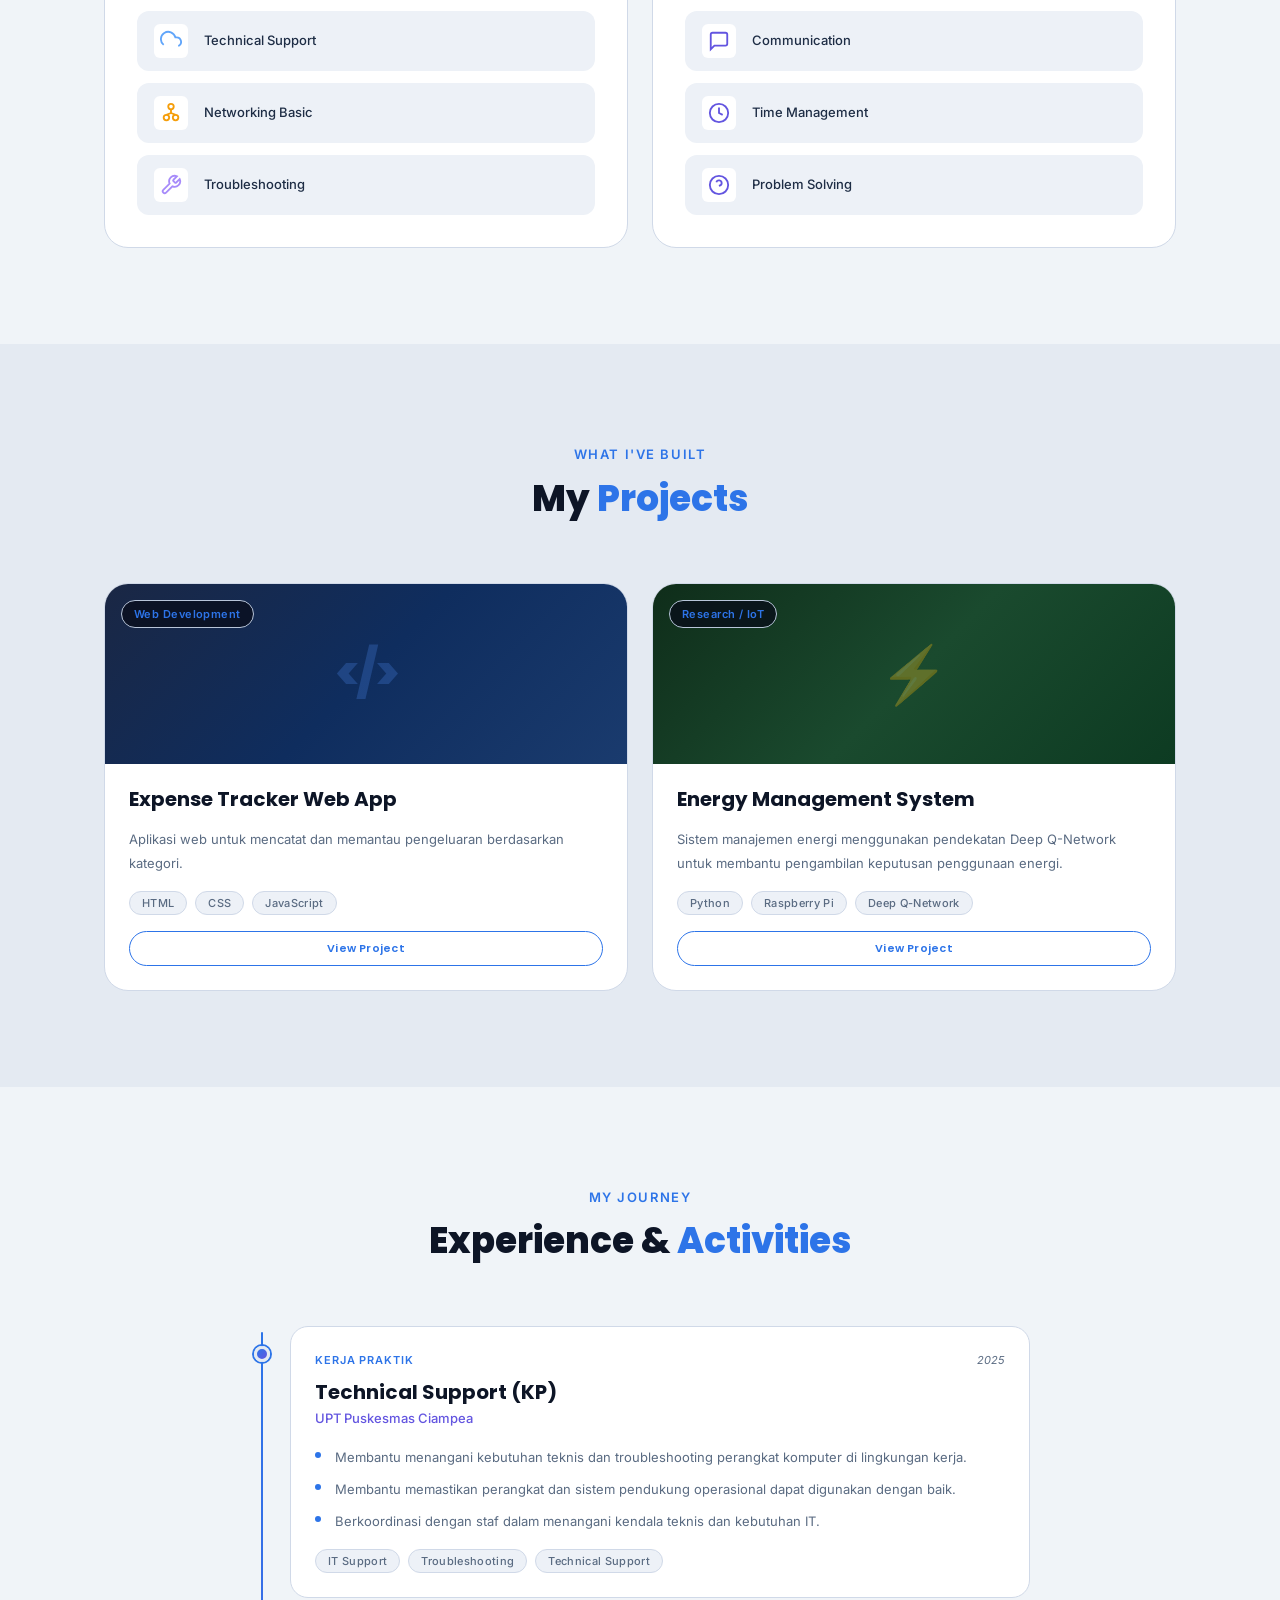
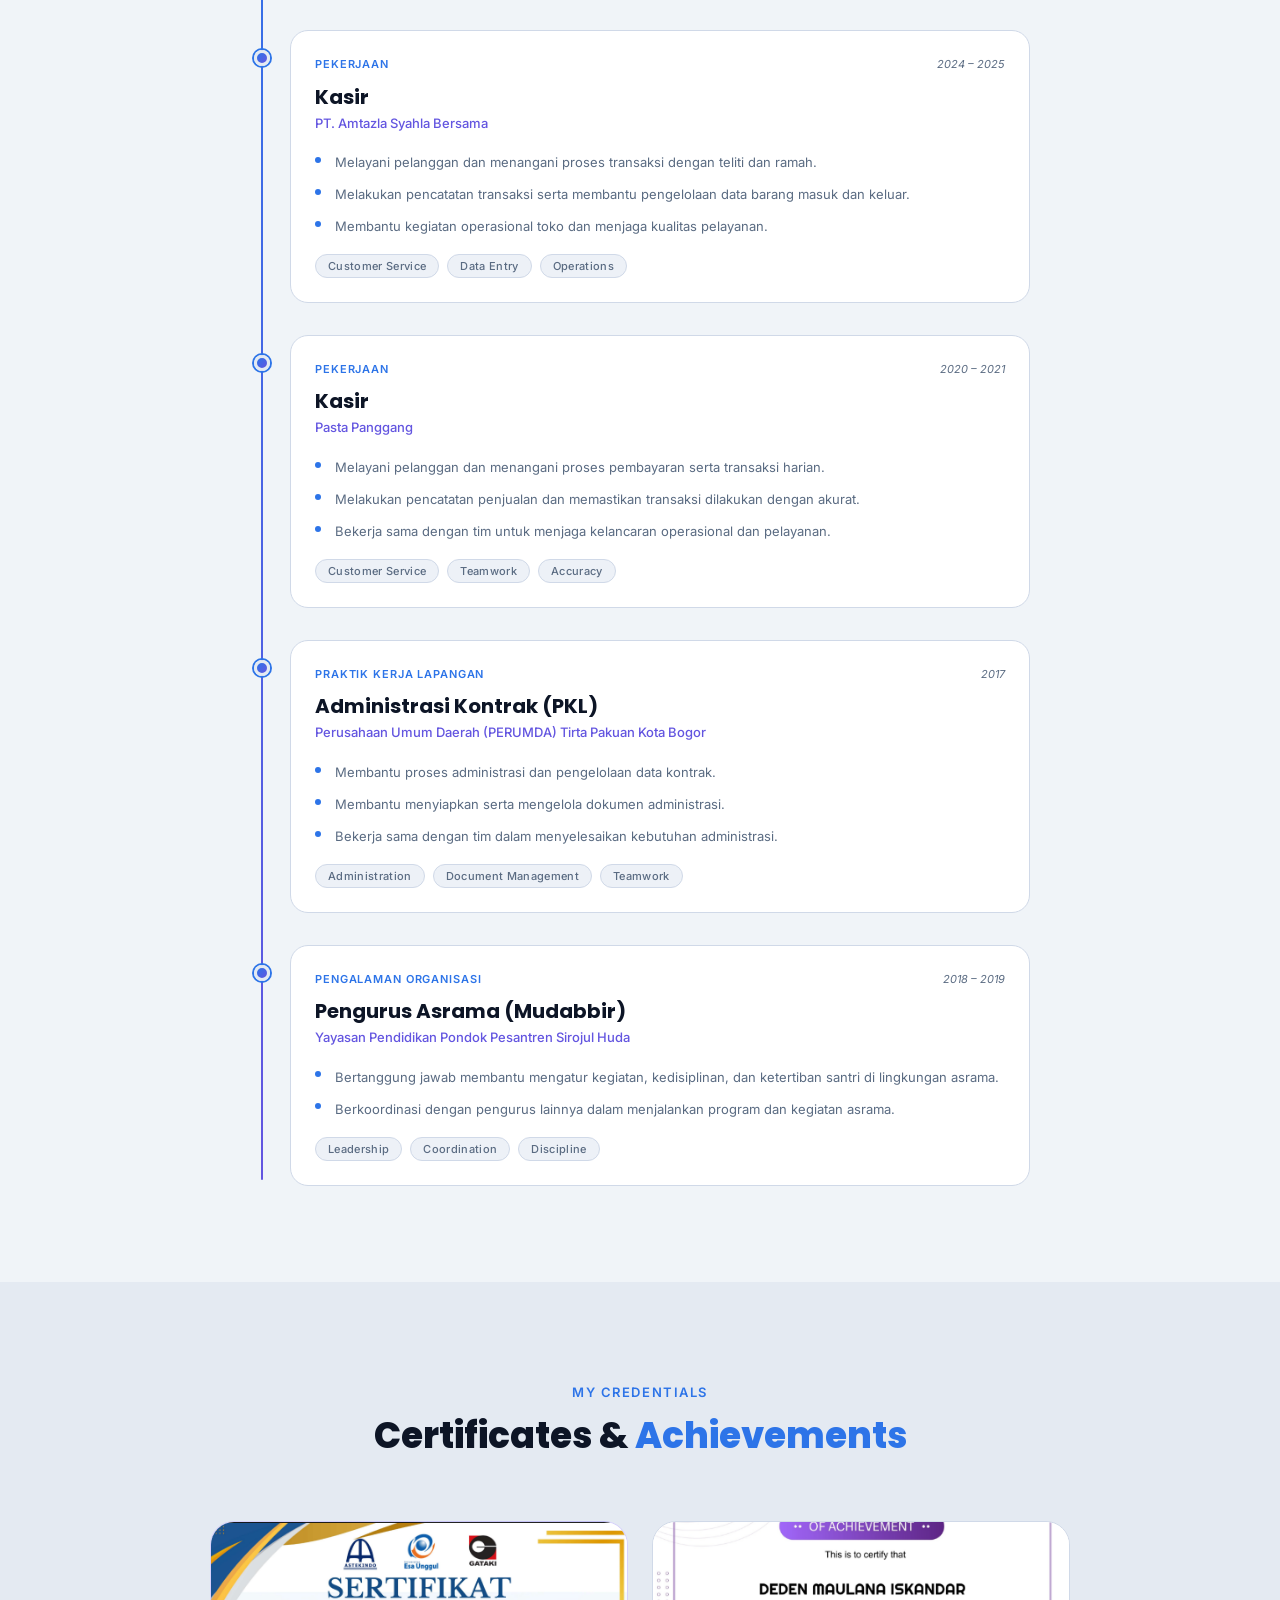
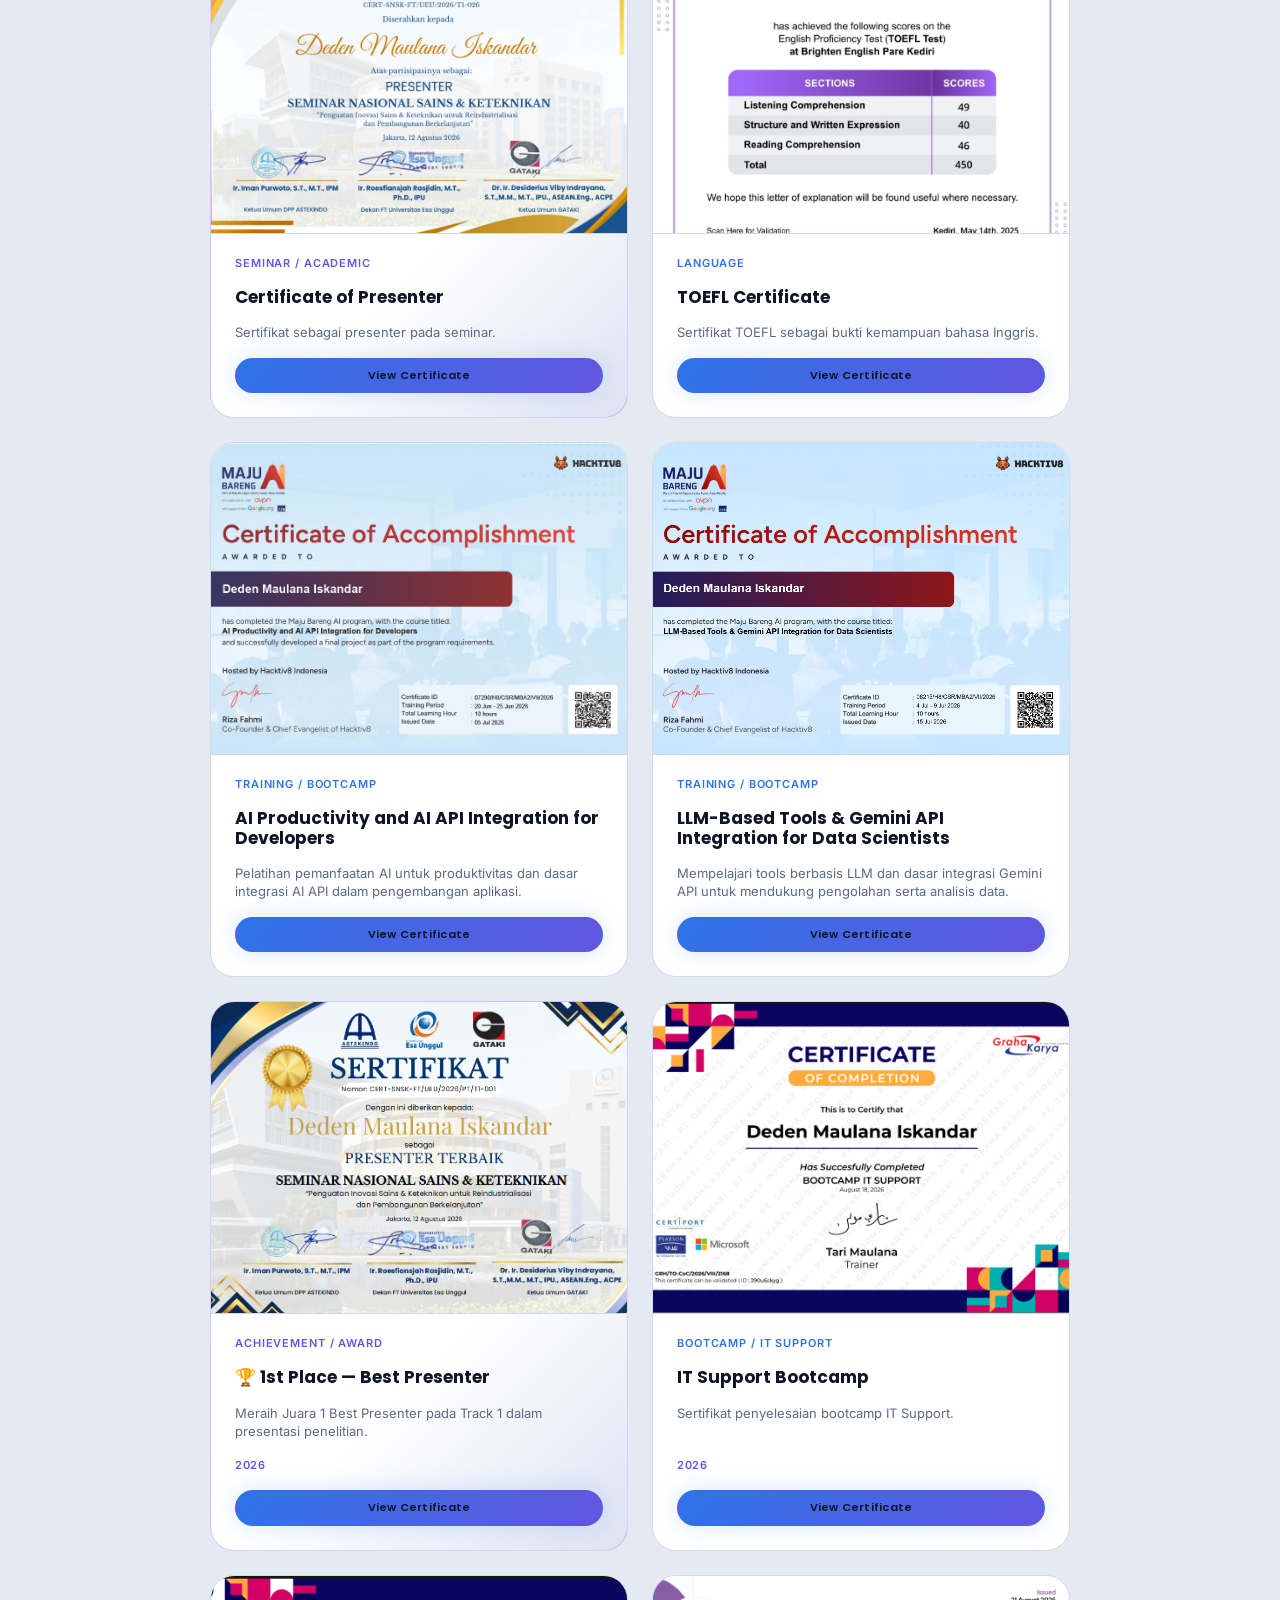
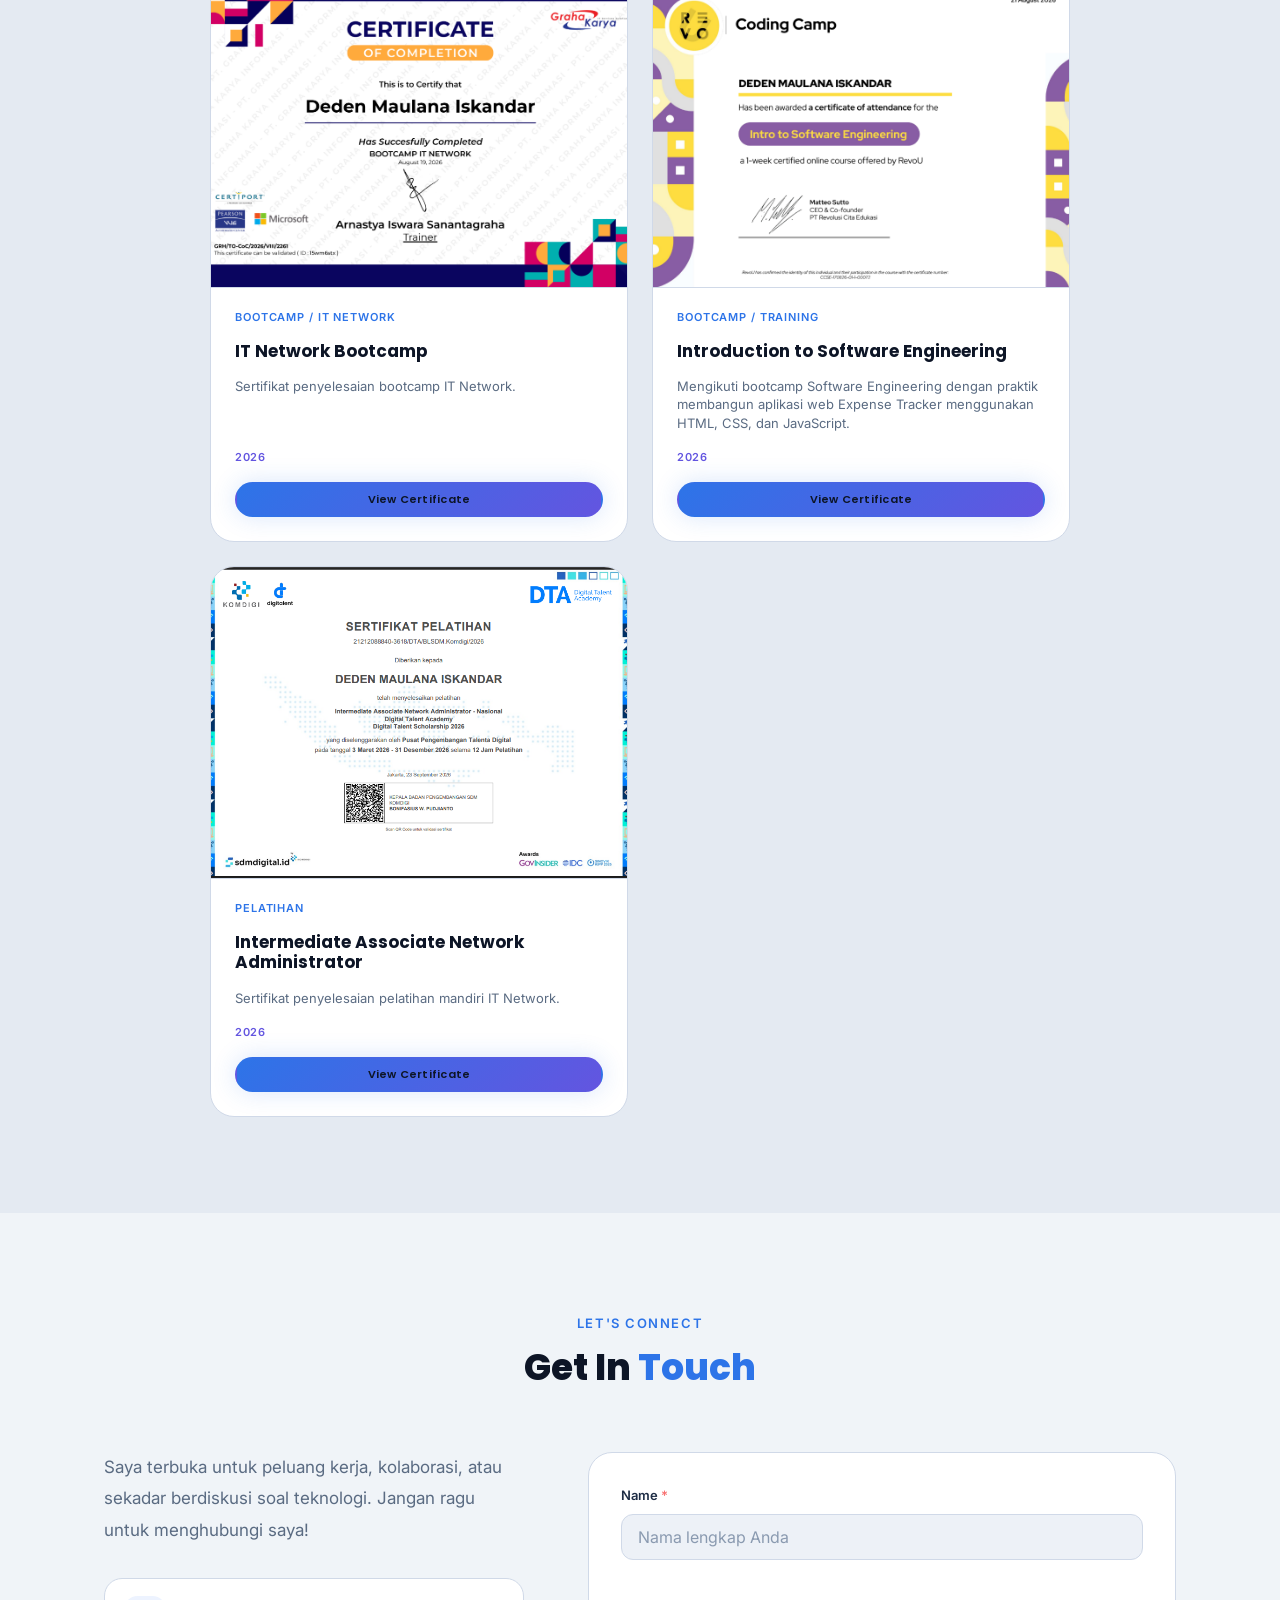
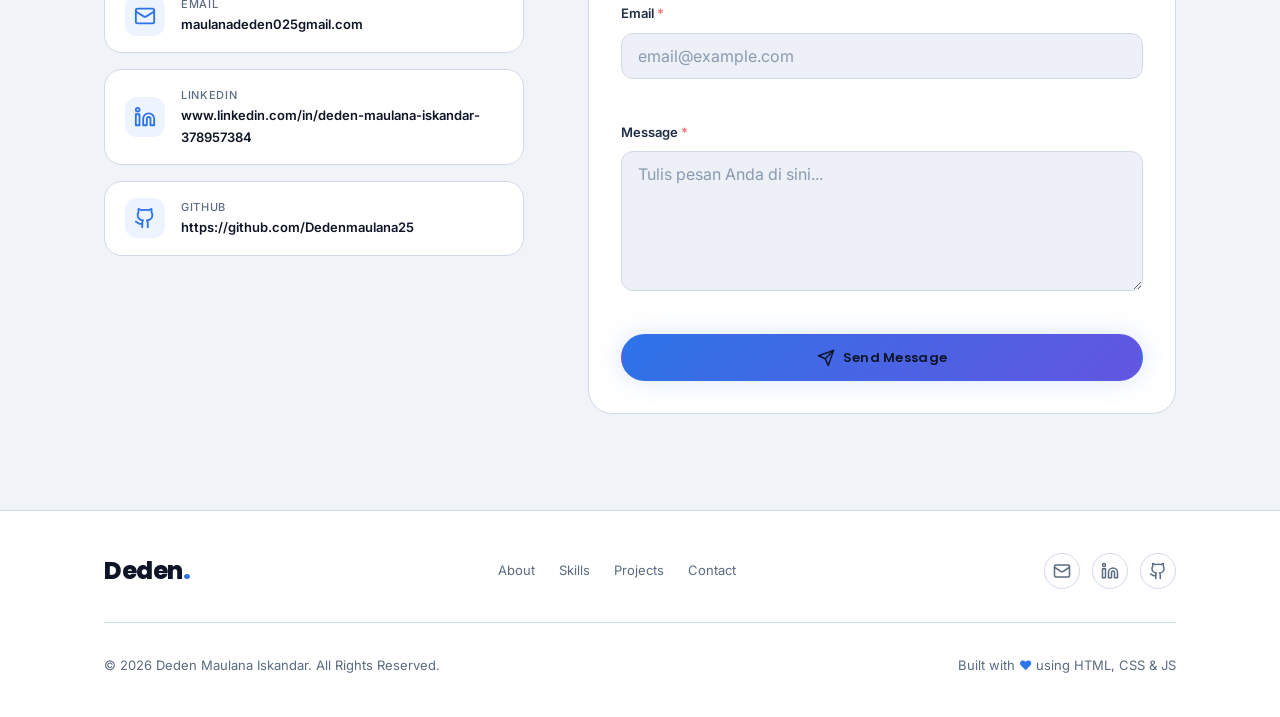
==== commit 7d729466: "menambahkan sertifikat dan mode dark/light" ====
--- a/index.html
+++ b/index.html
@@ -51,6 +51,35 @@
           <span class="bar"></span>
           <span class="bar"></span>
           <span class="bar"></span>
+        </button>
+
+        <button
+          class="theme-toggle"
+          id="themeToggle"
+          aria-label="Aktifkan Light Mode"
+          title="Toggle Light / Dark Mode"
+        >
+          <!-- Icon ditampilkan via CSS / JS -->
+          <svg class="theme-toggle__icon theme-toggle__icon--moon" xmlns="http://www.w3.org/2000/svg"
+               width="18" height="18" viewBox="0 0 24 24" fill="none"
+               stroke="currentColor" stroke-width="2" stroke-linecap="round"
+               stroke-linejoin="round" aria-hidden="true">
+            <path d="M21 12.79A9 9 0 1 1 11.21 3 7 7 0 0 0 21 12.79z"/>
+          </svg>
+          <svg class="theme-toggle__icon theme-toggle__icon--sun" xmlns="http://www.w3.org/2000/svg"
+               width="18" height="18" viewBox="0 0 24 24" fill="none"
+               stroke="currentColor" stroke-width="2" stroke-linecap="round"
+               stroke-linejoin="round" aria-hidden="true">
+            <circle cx="12" cy="12" r="5"/>
+            <line x1="12" y1="1"  x2="12" y2="3"/>
+            <line x1="12" y1="21" x2="12" y2="23"/>
+            <line x1="4.22" y1="4.22"   x2="5.64"  y2="5.64"/>
+            <line x1="18.36" y1="18.36" x2="19.78" y2="19.78"/>
+            <line x1="1"  y1="12" x2="3"  y2="12"/>
+            <line x1="21" y1="12" x2="23" y2="12"/>
+            <line x1="4.22"  y1="19.78" x2="5.64"  y2="18.36"/>
+            <line x1="18.36" y1="5.64"  x2="19.78" y2="4.22"/>
+          </svg>
         </button>
 
       </div>
@@ -814,6 +843,32 @@
               </button>
             </div>
           </div>
+
+            <!-- 7. IT Network Bootcamp -->
+            <div class="cert-card" data-animate="fade-up">
+              <div class="cert-card__preview" aria-hidden="true">
+                <img
+                  src="assets/certificates/network.png"
+                  alt="IT Network Bootcamp Certificate"
+                  class="cert-card__img"
+                  loading="lazy"
+                />
+              </div>
+              <div class="cert-card__body">
+                <span class="cert-card__type">Pelatihan</span>
+                <h3 class="cert-card__title">Intermediate Associate Network Administrator</h3>
+                <p class="cert-card__desc">Sertifikat penyelesaian pelatihan mandiri IT Network.</p>
+                <p class="cert-card__year">2026</p>
+                <button
+                  class="btn btn--sm btn--primary cert-view-btn"
+                  data-cert-src="assets/certificates/network.png"
+                  data-cert-title="IT Network Bootcamp"
+                  aria-label="Lihat IT Network Bootcamp Certificate"
+                >
+                  View Certificate
+                </button>
+              </div>
+            </div>
           
           </div>
         </div>
--- a/css/style.css
+++ b/css/style.css
@@ -1995,3 +1995,177 @@
     padding: var(--sp-5) var(--sp-6);
   }
 }
+
+
+/* ============================================================
+   THEME TOGGLE — Light Mode / Dark Mode
+   ============================================================ */
+
+/* ─── Theme toggle button ───────────────────────────────────── */
+.theme-toggle {
+  display: flex;
+  align-items: center;
+  justify-content: center;
+  width: 36px;
+  height: 36px;
+  border-radius: var(--r-full);
+  border: 1.5px solid var(--clr-border-2);
+  color: var(--clr-text-muted);
+  background: transparent;
+  cursor: pointer;
+  flex-shrink: 0;
+  transition: border-color var(--t-fast), color var(--t-fast),
+              background var(--t-fast), transform var(--t-fast);
+}
+
+.theme-toggle:hover,
+.theme-toggle:focus-visible {
+  border-color: var(--clr-blue);
+  color: var(--clr-blue);
+  background: rgba(79, 142, 247, .08);
+  transform: rotate(15deg);
+}
+
+/* Dark mode (default): show moon, hide sun */
+.theme-toggle__icon--sun  { display: none; }
+.theme-toggle__icon--moon { display: block; }
+
+/* Light mode: show sun, hide moon */
+body.light-mode .theme-toggle__icon--sun  { display: block; }
+body.light-mode .theme-toggle__icon--moon { display: none; }
+
+/* Navbar inner — make room for the extra button */
+.navbar__inner {
+  gap: var(--sp-3);
+}
+
+/* ─── Light Mode color overrides ───────────────────────────── */
+body.light-mode {
+  /* Backgrounds */
+  --clr-bg:         #f0f4f8;
+  --clr-bg-alt:     #e4eaf2;
+  --clr-surface:    #ffffff;
+  --clr-surface-2:  #edf1f7;
+
+  /* Borders */
+  --clr-border:     #d0d9e8;
+  --clr-border-2:   #b8c5d9;
+
+  /* Text */
+  --clr-text:       #1e2d45;
+  --clr-text-muted: #5a6b82;
+  --clr-text-dim:   #8a9ab0;
+  --clr-white:      #0d1526;
+
+  /* Accent — tetap sama agar identitas tidak berubah */
+  --clr-blue:       #2d74e8;
+  --clr-purple:     #6355e0;
+  --clr-gradient:   linear-gradient(135deg, #2d74e8 0%, #6355e0 100%);
+
+  /* Shadows — lebih subtle di light mode */
+  --shadow-sm:   0 2px 8px  rgba(30, 45, 69, .10);
+  --shadow-md:   0 6px 24px rgba(30, 45, 69, .12);
+  --shadow-lg:   0 12px 40px rgba(30, 45, 69, .15);
+  --shadow-blue: 0 0 24px rgba(45, 116, 232, .18);
+  --shadow-card: 0 4px 20px rgba(30, 45, 69, .10);
+}
+
+/* ─── Light mode component-level fixes ─────────────────────── */
+
+/* Navbar scrolled */
+body.light-mode .navbar.scrolled {
+  background: rgba(240, 244, 248, .92);
+  box-shadow: 0 1px 0 var(--clr-border);
+}
+
+/* Hero blobs — lebih terang di light mode */
+body.light-mode .hero::before {
+  background: radial-gradient(circle, rgba(45, 116, 232, .10) 0%, transparent 68%);
+}
+body.light-mode .hero::after {
+  background: radial-gradient(circle, rgba(99, 85, 224, .08) 0%, transparent 68%);
+}
+
+/* Hero avatar */
+body.light-mode .hero__avatar-inner {
+  background: var(--clr-surface-2);
+  border-color: var(--clr-border-2);
+}
+body.light-mode .hero__avatar-ring {
+  opacity: .15;
+}
+
+/* Floating badges */
+body.light-mode .hero__badge {
+  background: var(--clr-surface);
+  border-color: var(--clr-border-2);
+  box-shadow: var(--shadow-md);
+}
+
+/* Scroll hint */
+body.light-mode .hero__scroll-hint {
+  border-color: var(--clr-border-2);
+}
+
+/* Bars (hamburger) */
+body.light-mode .bar {
+  background: var(--clr-text);
+}
+
+/* Mobile nav overlay */
+body.light-mode .navbar__menu {
+  background: rgba(240, 244, 248, .97);
+}
+
+/* Section alt background applies via variable, no extra rule needed */
+
+/* Cards — border & bg apply via variables */
+
+/* Timeline dot */
+body.light-mode .timeline::before {
+  background: linear-gradient(to bottom, var(--clr-blue), var(--clr-purple));
+}
+
+/* Cert modal overlay */
+body.light-mode .cert-modal__overlay {
+  background: rgba(14, 22, 40, .72);
+}
+body.light-mode .cert-modal__box {
+  background: var(--clr-surface);
+  border-color: var(--clr-border-2);
+}
+body.light-mode .cert-modal__img-wrap {
+  background: var(--clr-surface-2);
+}
+
+/* Back-to-top */
+body.light-mode .back-to-top {
+  box-shadow: var(--shadow-md);
+}
+
+/* Form inputs */
+body.light-mode .form-input {
+  background: var(--clr-surface-2);
+  border-color: var(--clr-border);
+  color: var(--clr-white);
+}
+body.light-mode .form-input::placeholder {
+  color: var(--clr-text-dim);
+}
+
+/* Footer */
+body.light-mode .footer {
+  background: var(--clr-surface);
+  border-top-color: var(--clr-border);
+}
+
+/* ─── Smooth theme transition ───────────────────────────────── */
+body {
+  transition: background-color var(--t-normal), color var(--t-normal);
+}
+
+/* Prevent transition flash on page load */
+body.no-transition,
+body.no-transition * {
+  transition: none !important;
+}
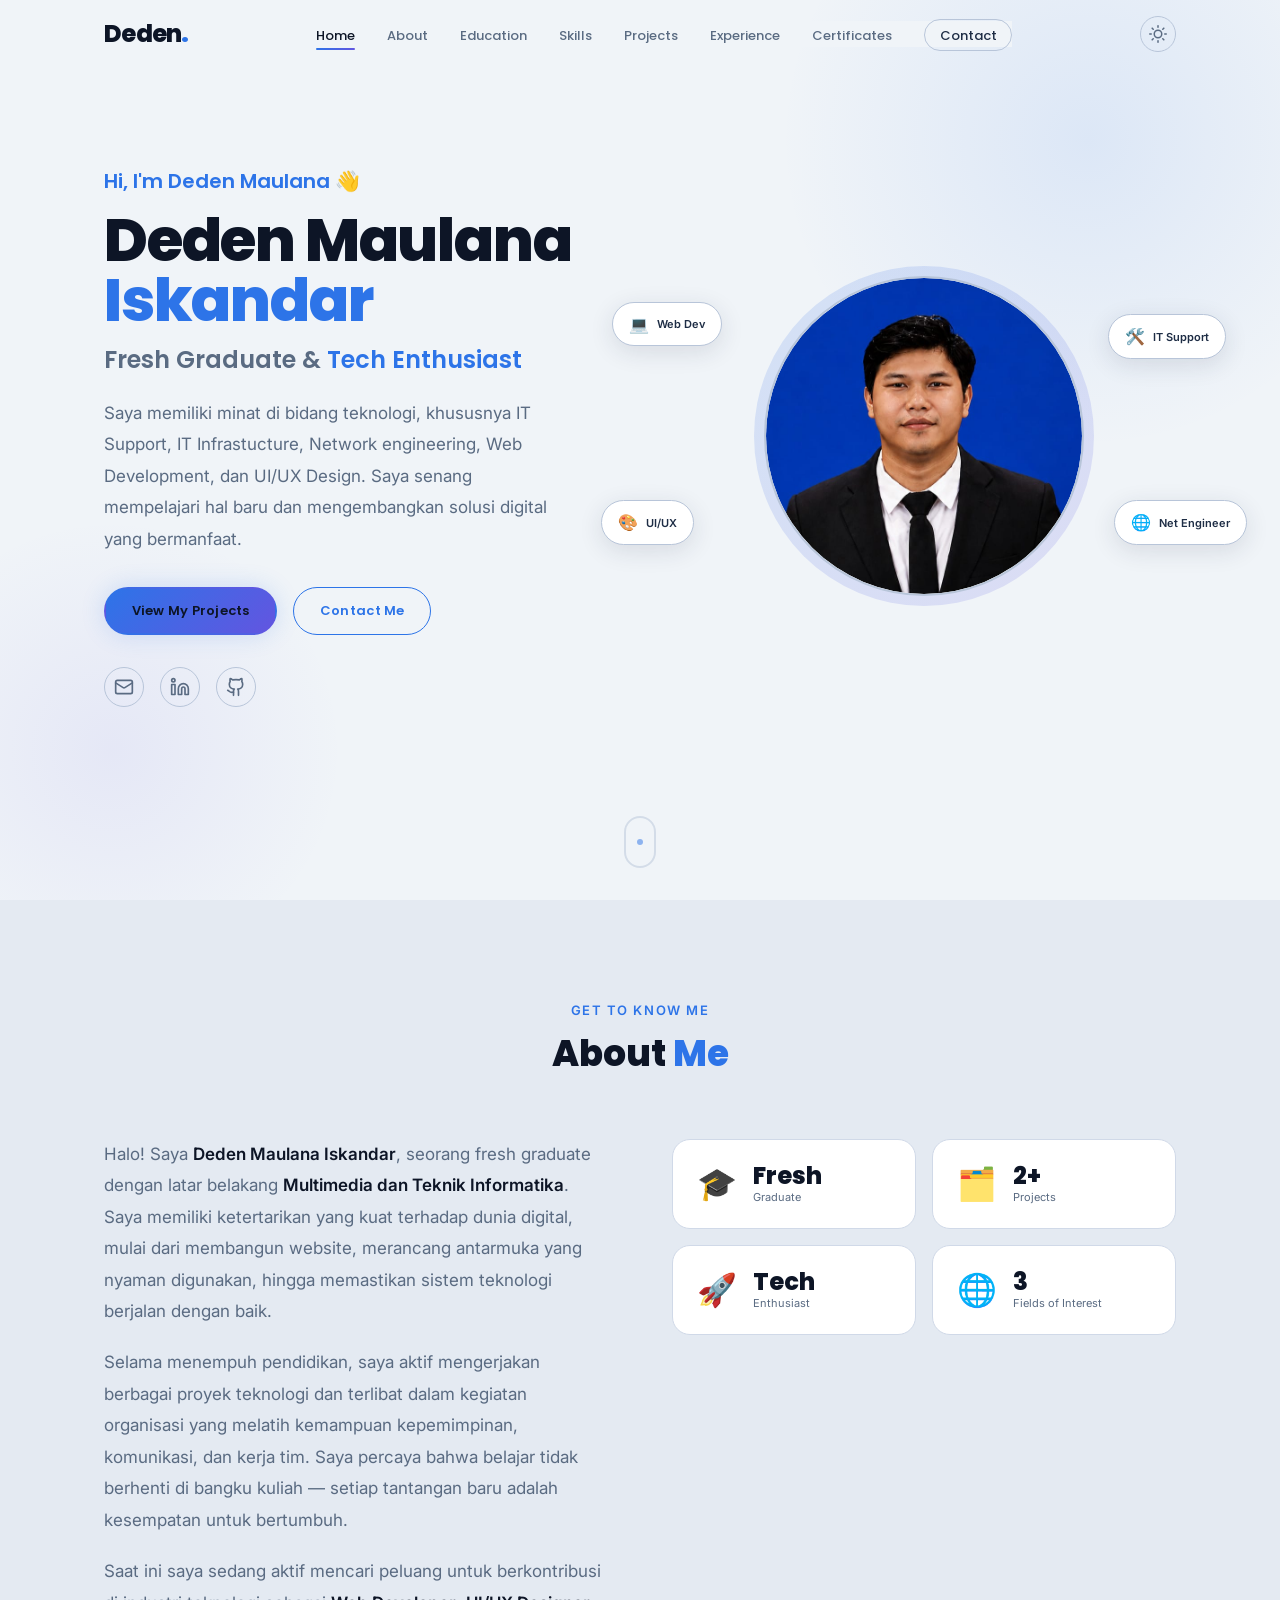
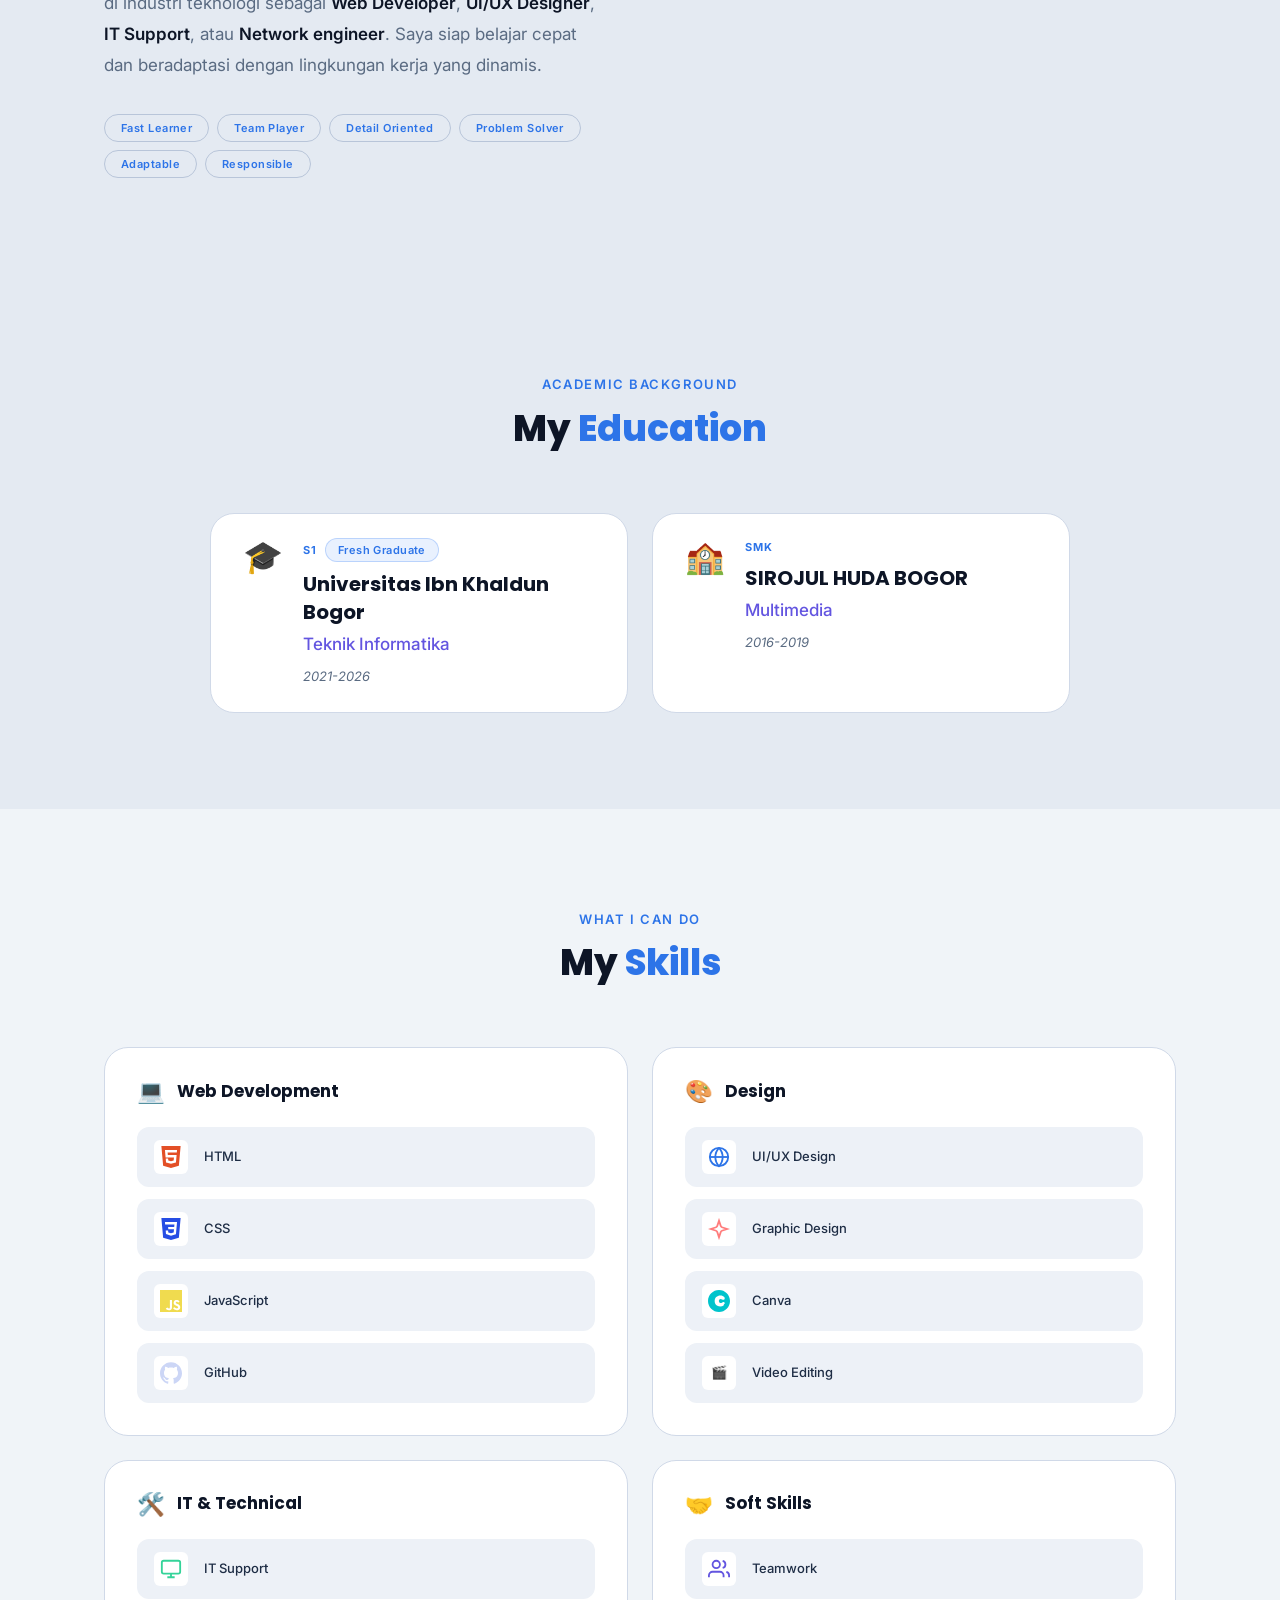
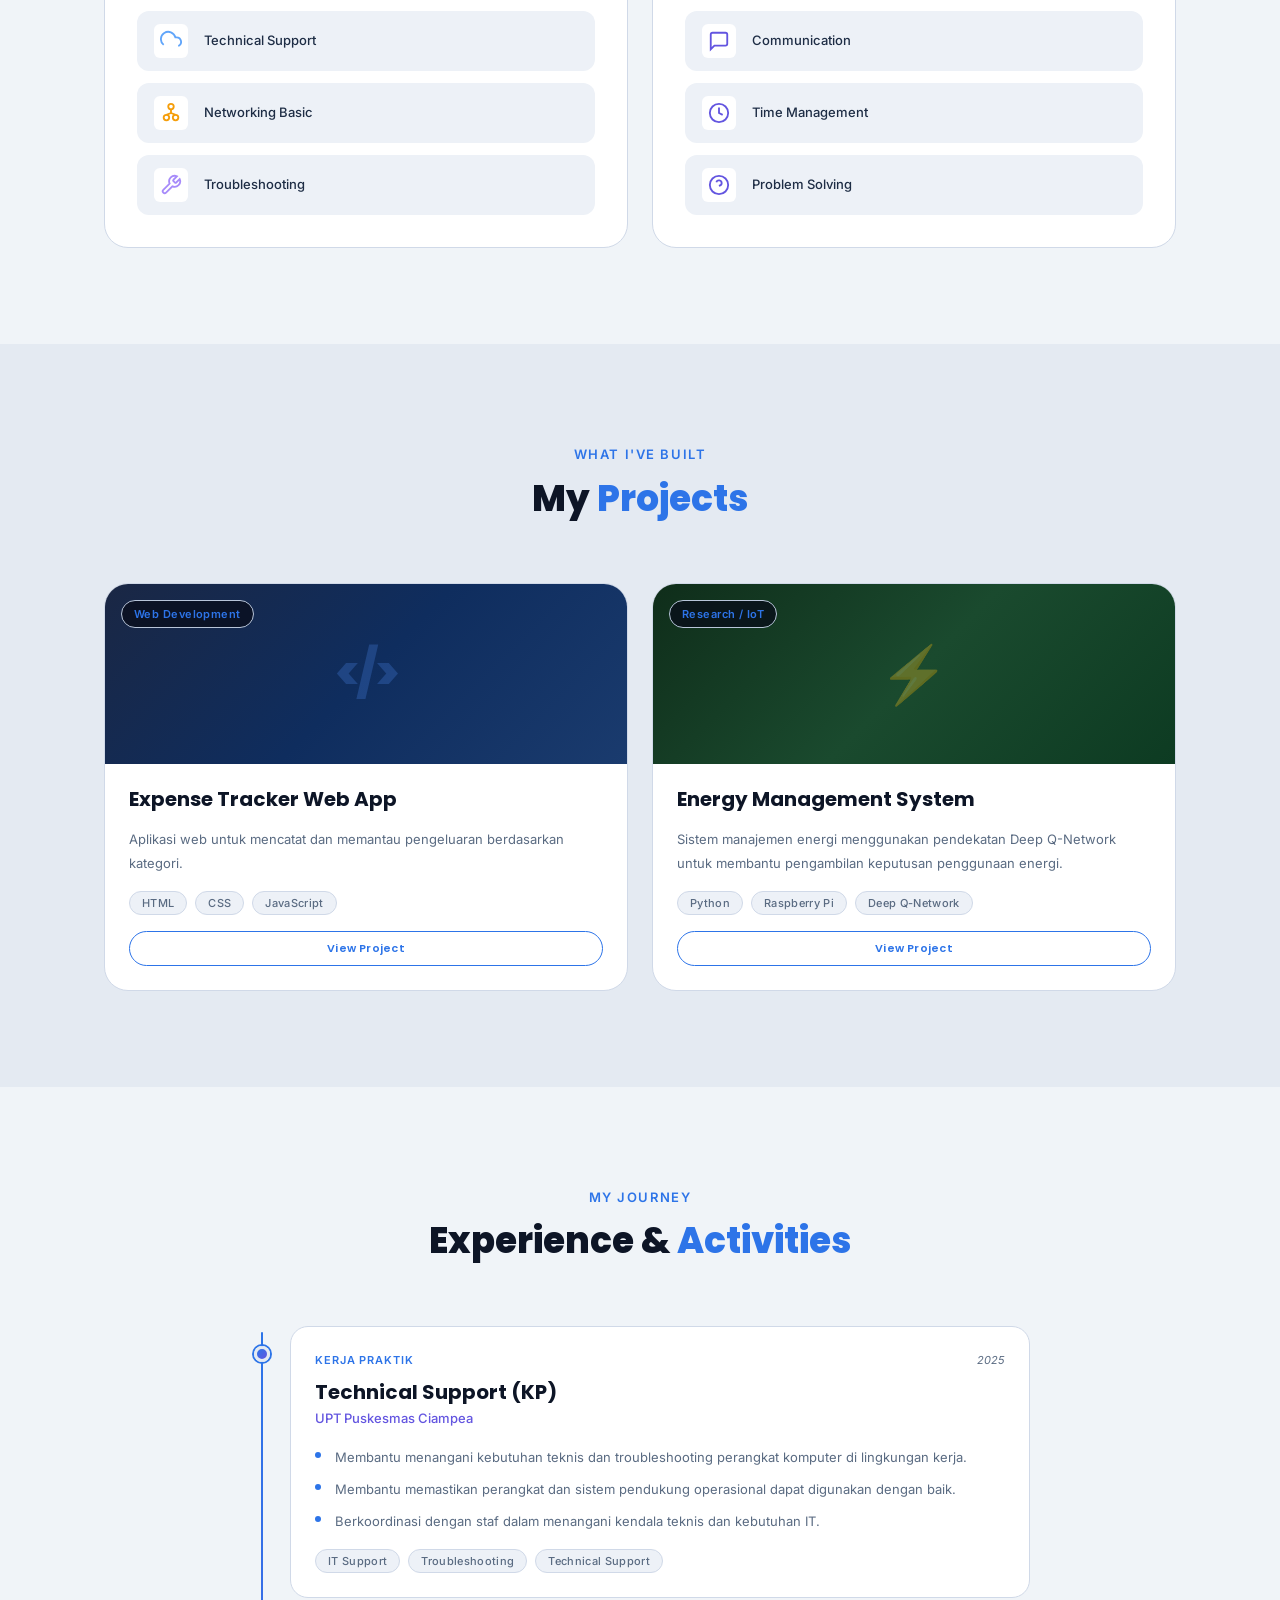
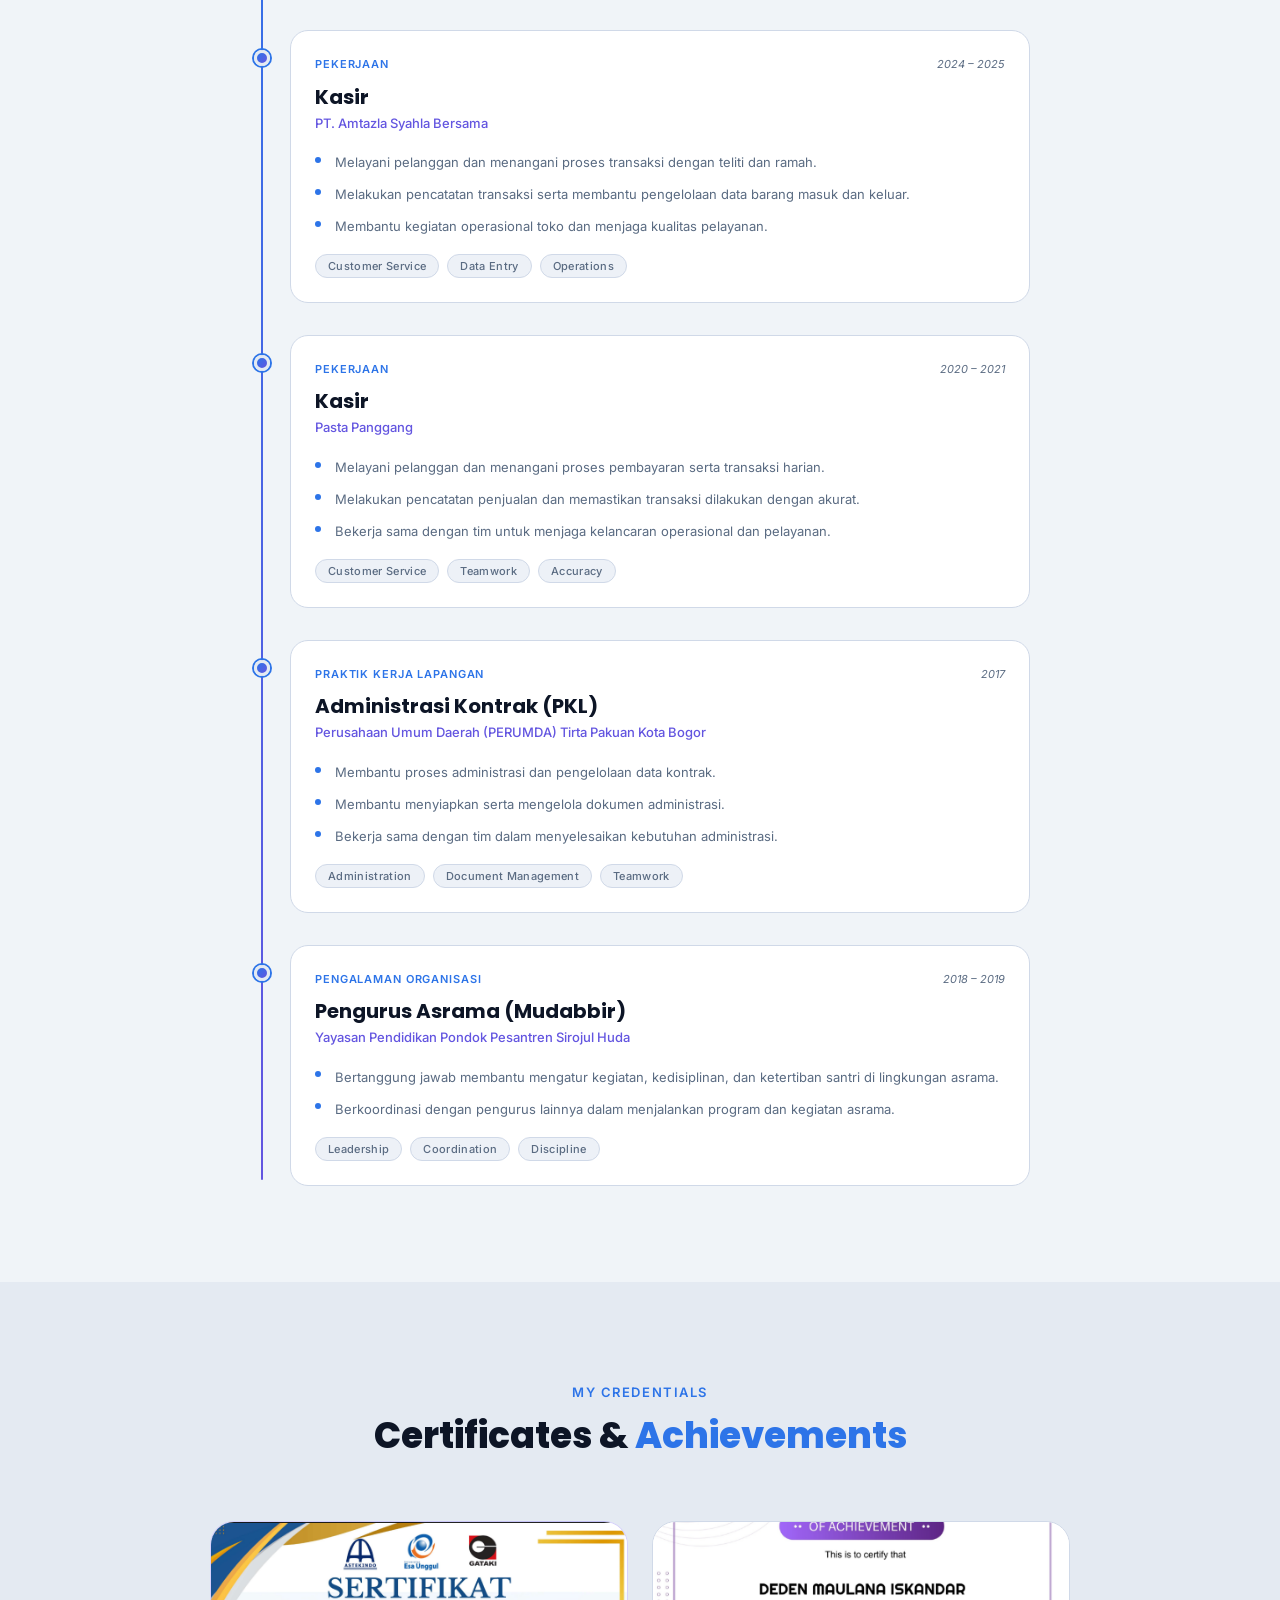
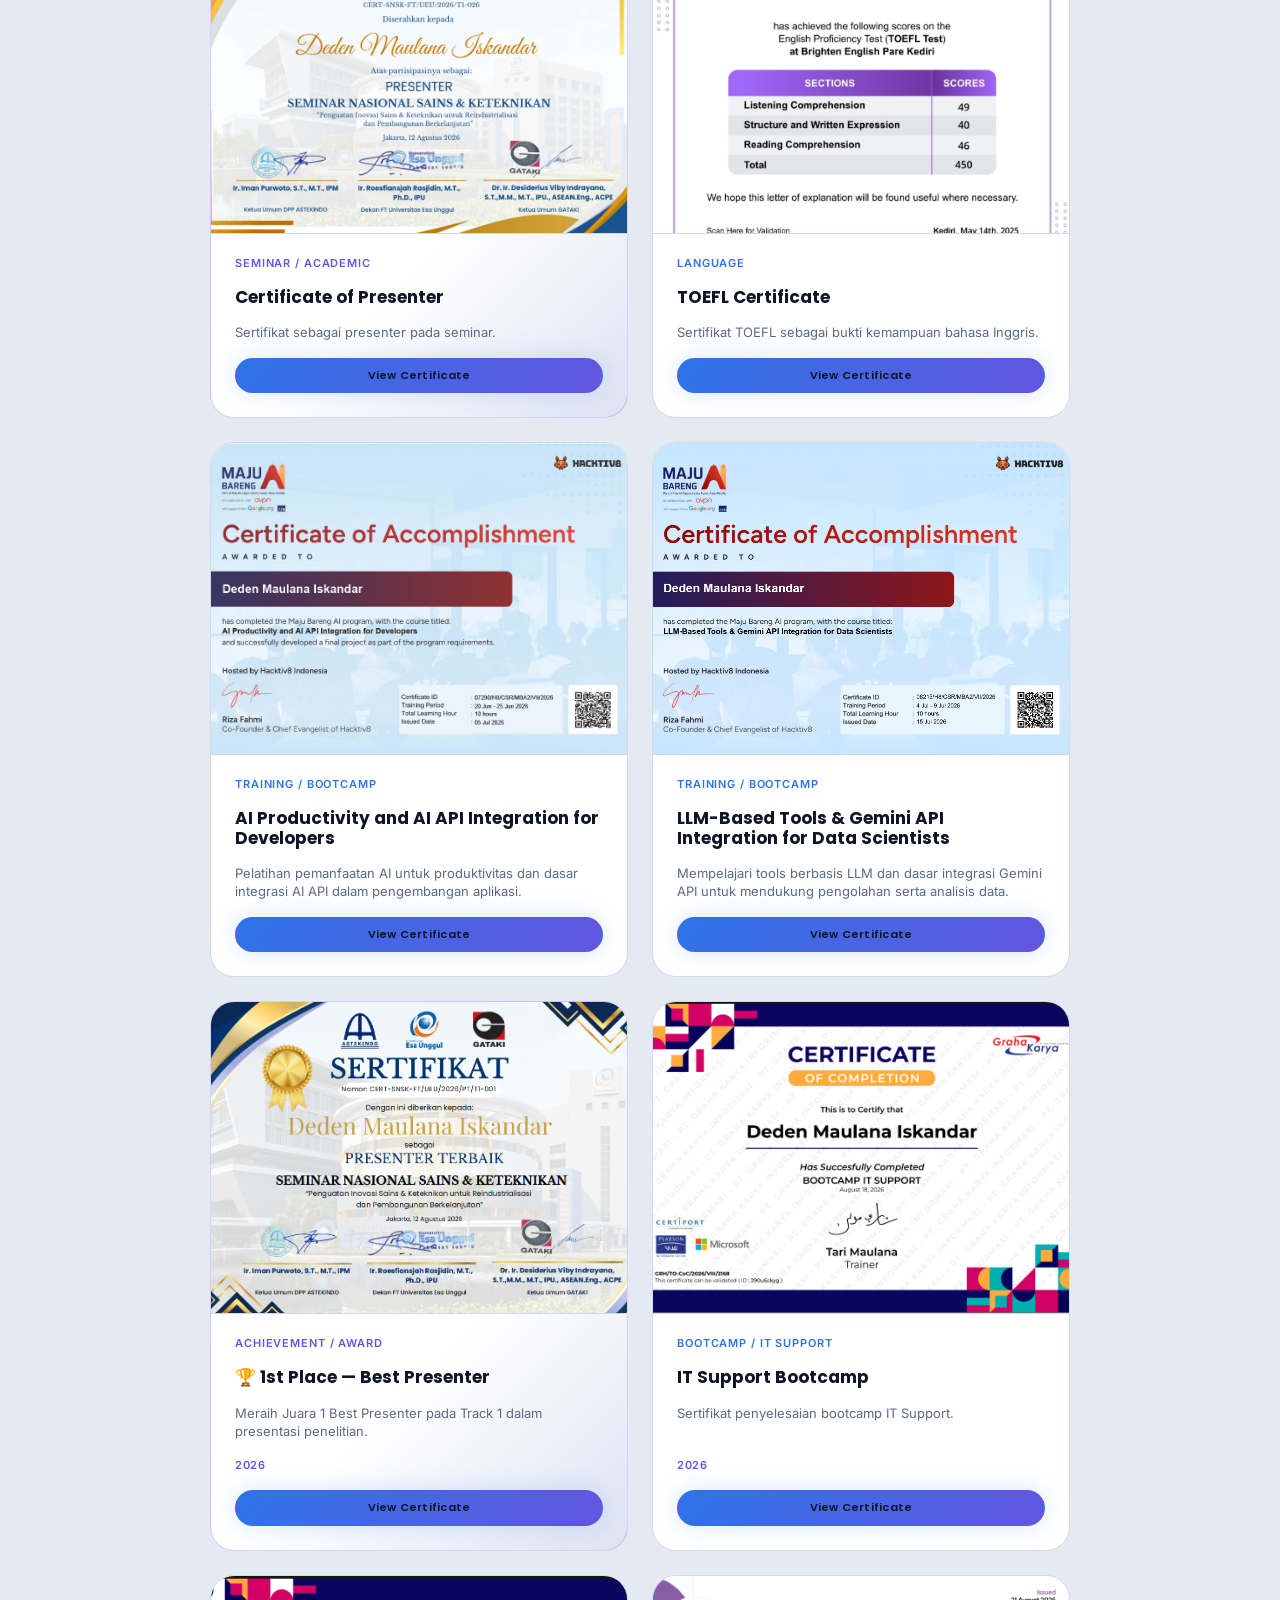
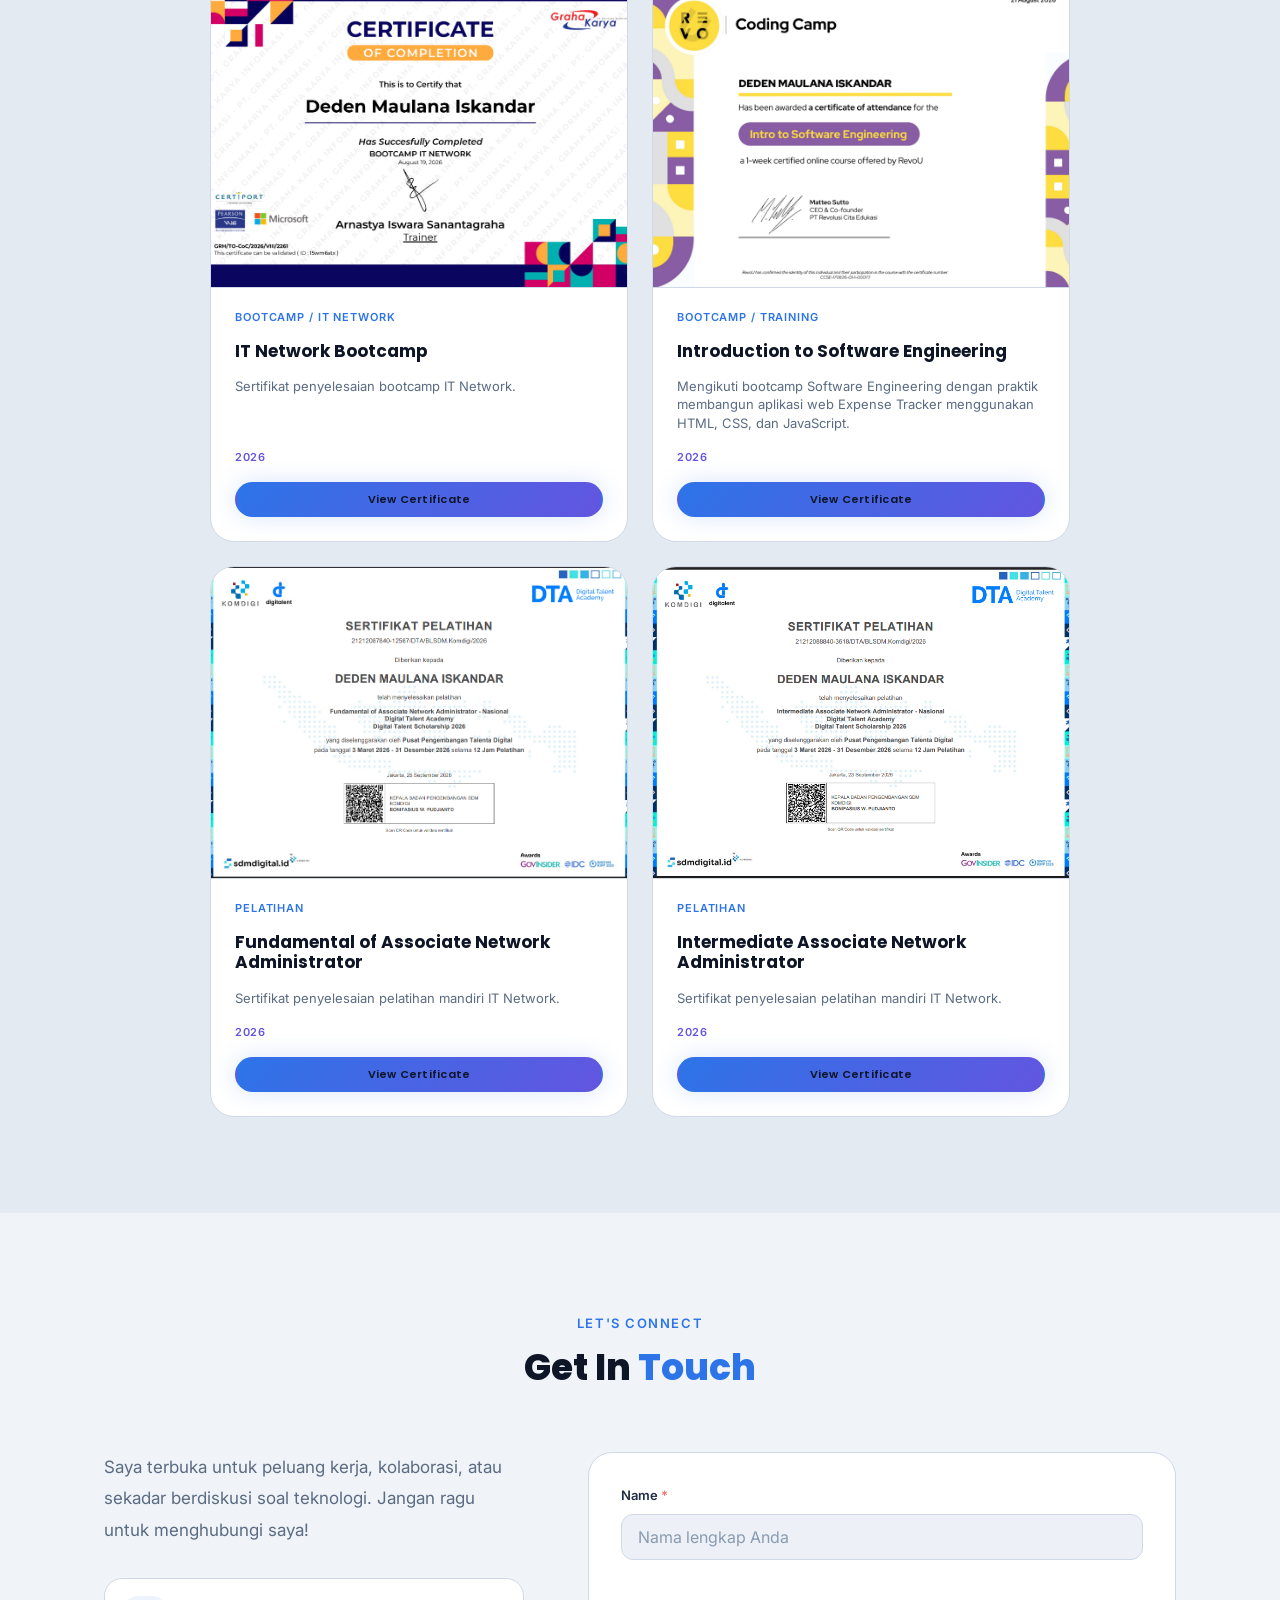
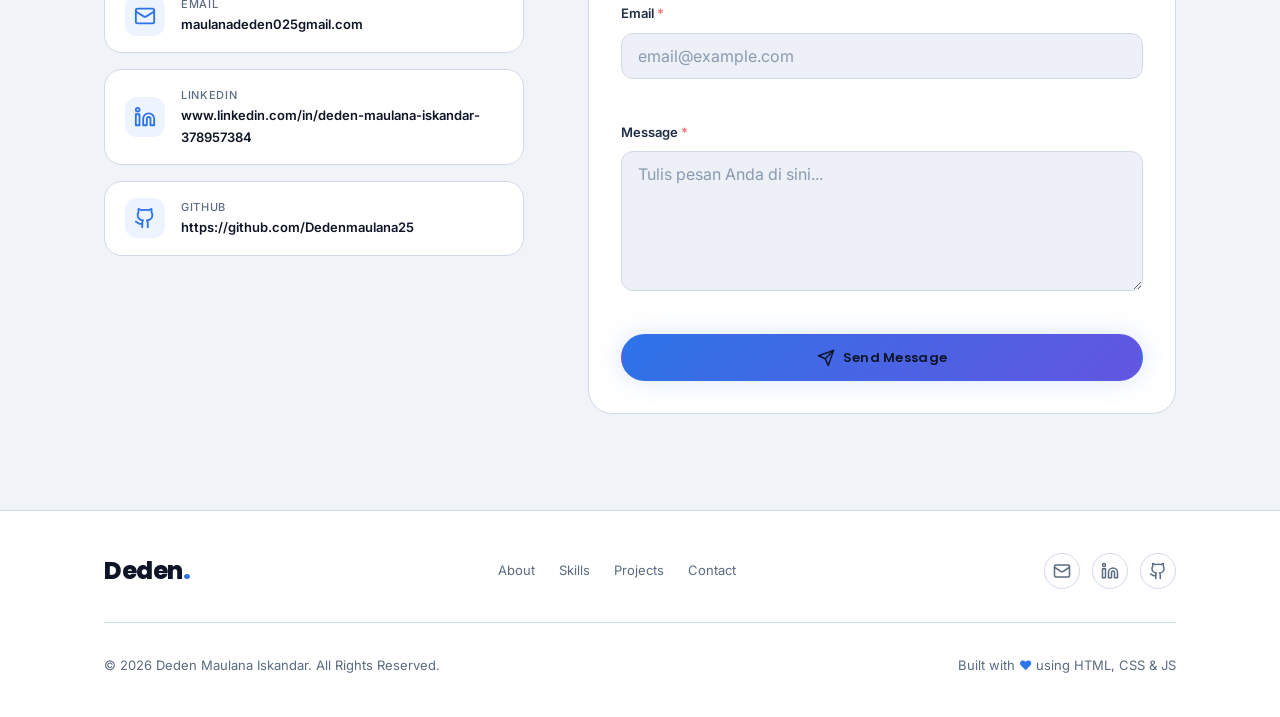
==== commit 168b34a9: "menambahkan sertifikat" ====
--- a/index.html
+++ b/index.html
@@ -856,7 +856,7 @@
               </div>
               <div class="cert-card__body">
                 <span class="cert-card__type">Pelatihan</span>
-                <h3 class="cert-card__title">Intermediate Associate Network Administrator</h3>
+                <h3 class="cert-card__title">Fundamental of Associate Network Administrator</h3>
                 <p class="cert-card__desc">Sertifikat penyelesaian pelatihan mandiri IT Network.</p>
                 <p class="cert-card__year">2026</p>
                 <button
@@ -870,6 +870,32 @@
               </div>
             </div>
           
+                        <!-- 7. IT Network Bootcamp -->
+            <div class="cert-card" data-animate="fade-up">
+              <div class="cert-card__preview" aria-hidden="true">
+                <img
+                  src="assets/certificates/network2.png"
+                  alt="IT Network Bootcamp Certificate"
+                  class="cert-card__img"
+                  loading="lazy"
+                />
+              </div>
+              <div class="cert-card__body">
+                <span class="cert-card__type">Pelatihan</span>
+                <h3 class="cert-card__title">Intermediate Associate Network Administrator</h3>
+                <p class="cert-card__desc">Sertifikat penyelesaian pelatihan mandiri IT Network.</p>
+                <p class="cert-card__year">2026</p>
+                <button
+                  class="btn btn--sm btn--primary cert-view-btn"
+                  data-cert-src="assets/certificates/network2.png"
+                  data-cert-title="IT Network Bootcamp"
+                  aria-label="Lihat IT Network Bootcamp Certificate"
+                >
+                  View Certificate
+                </button>
+              </div>
+            </div>
+
           </div>
         </div>
       </section>
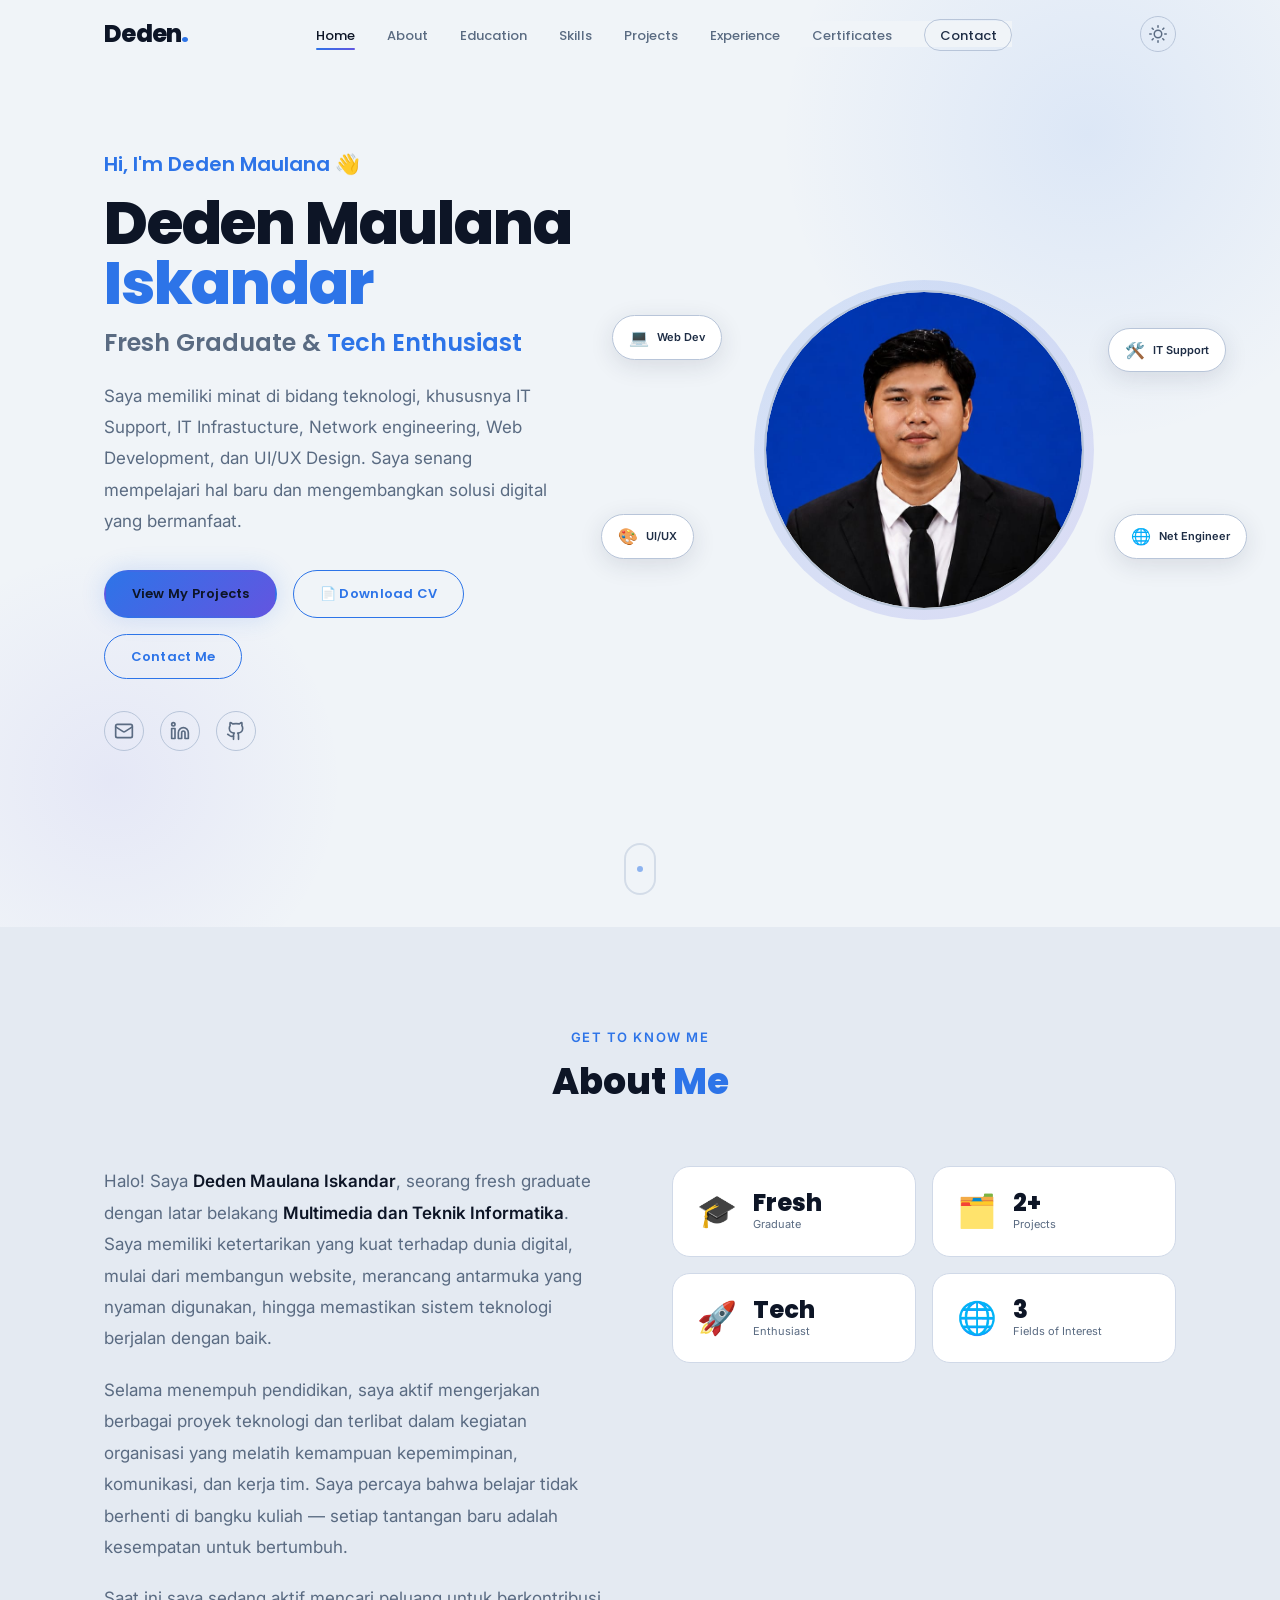
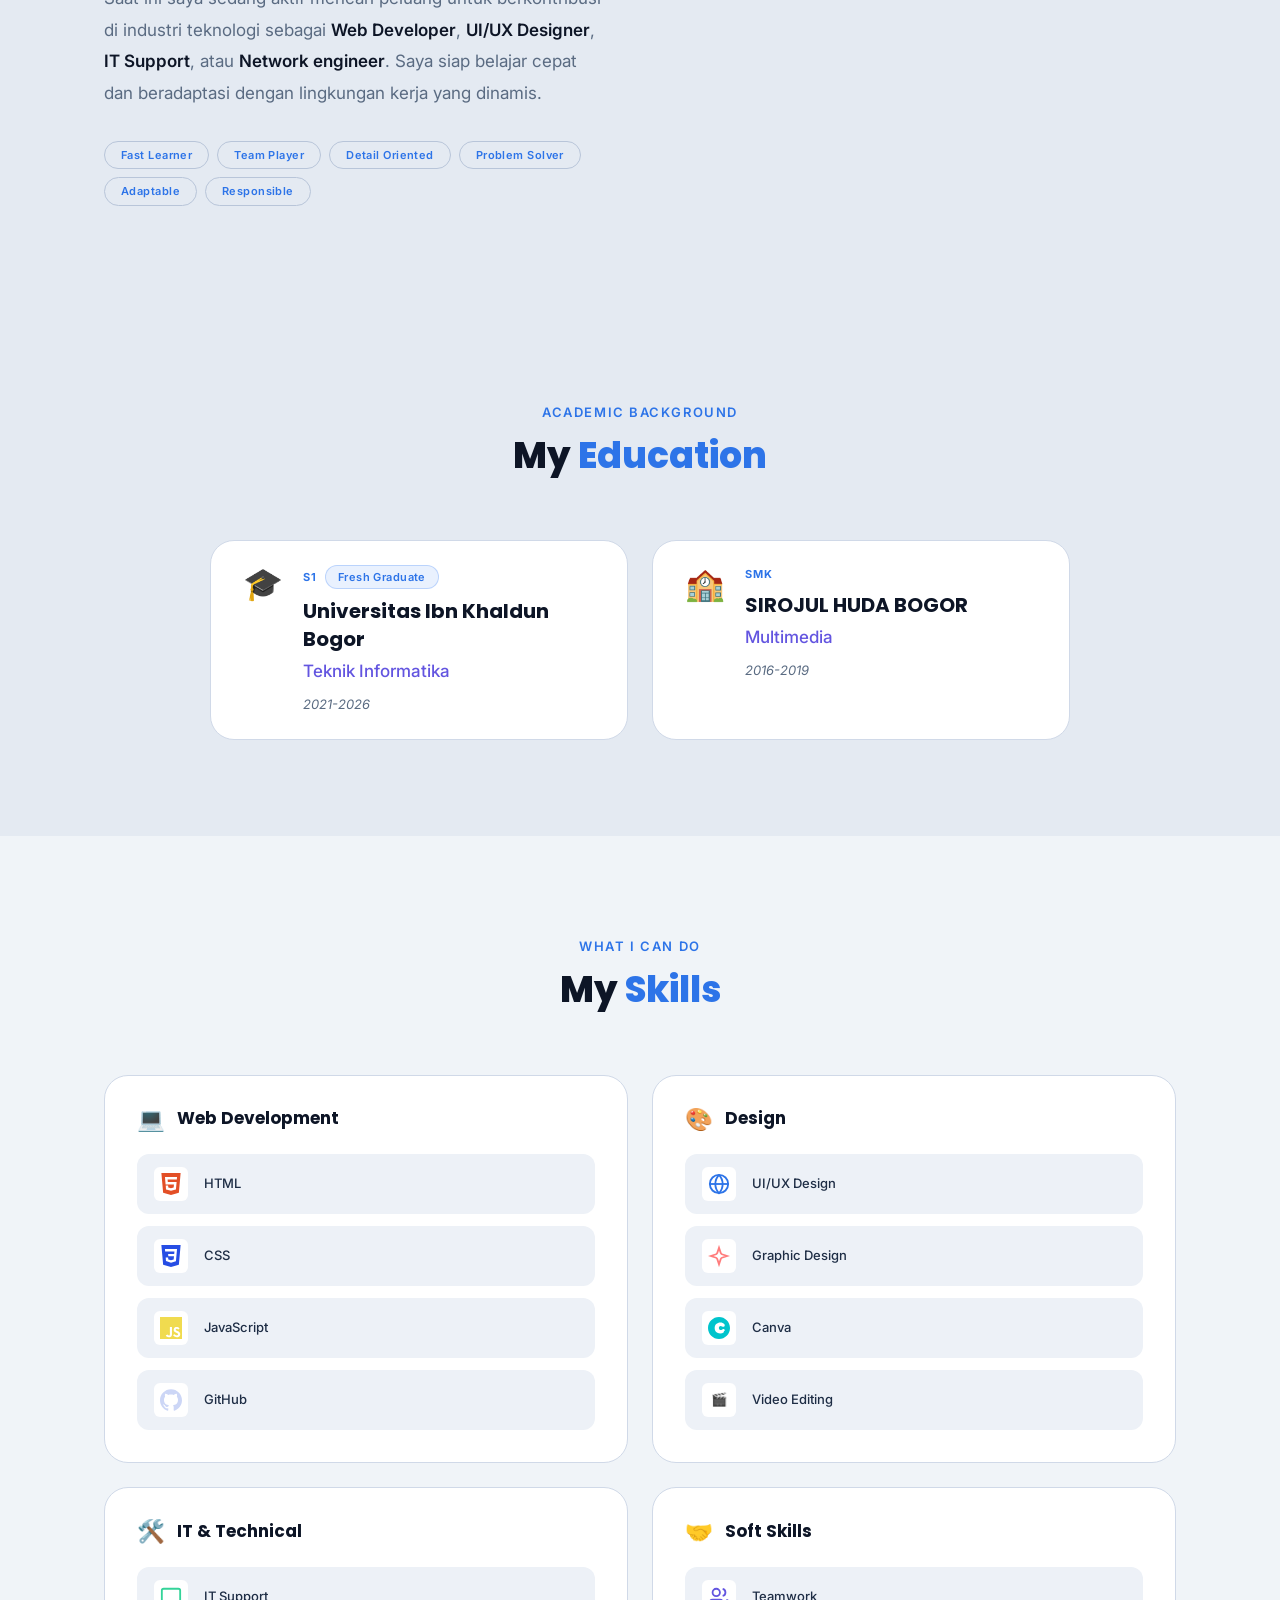
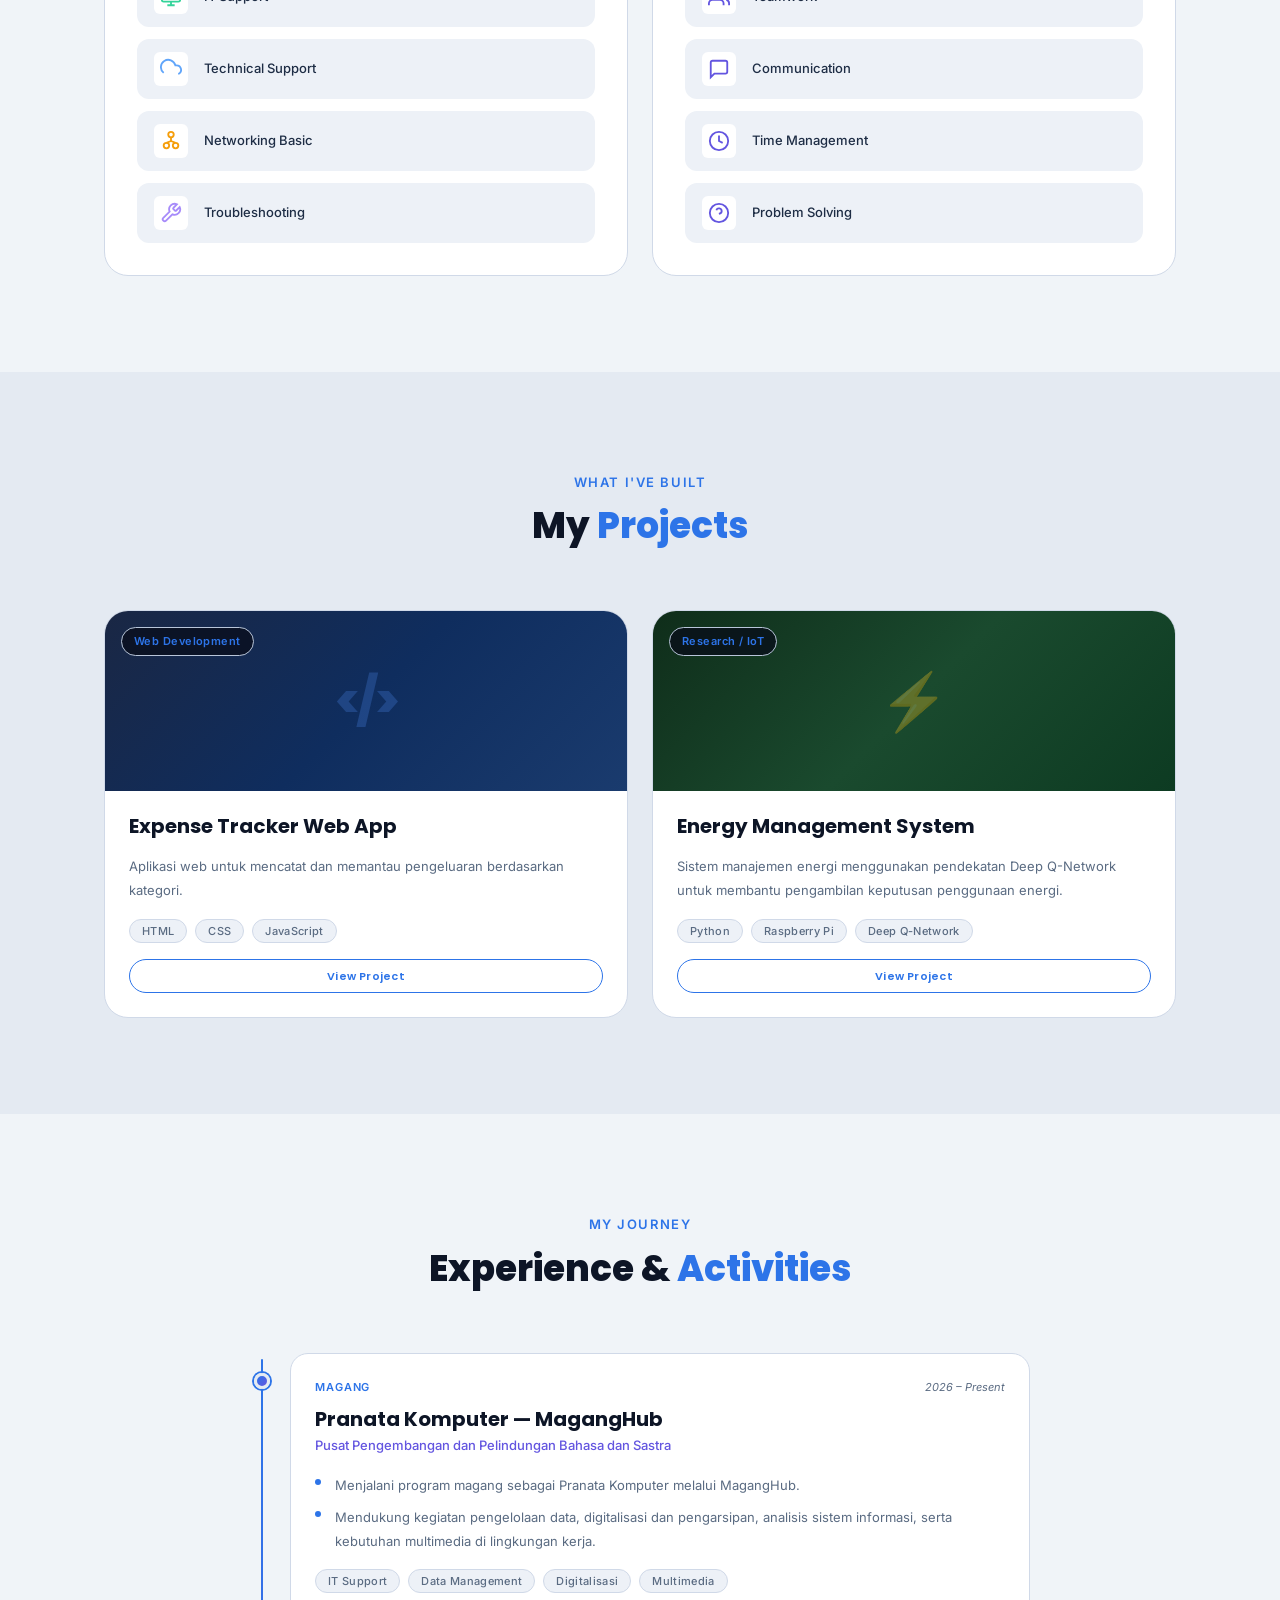
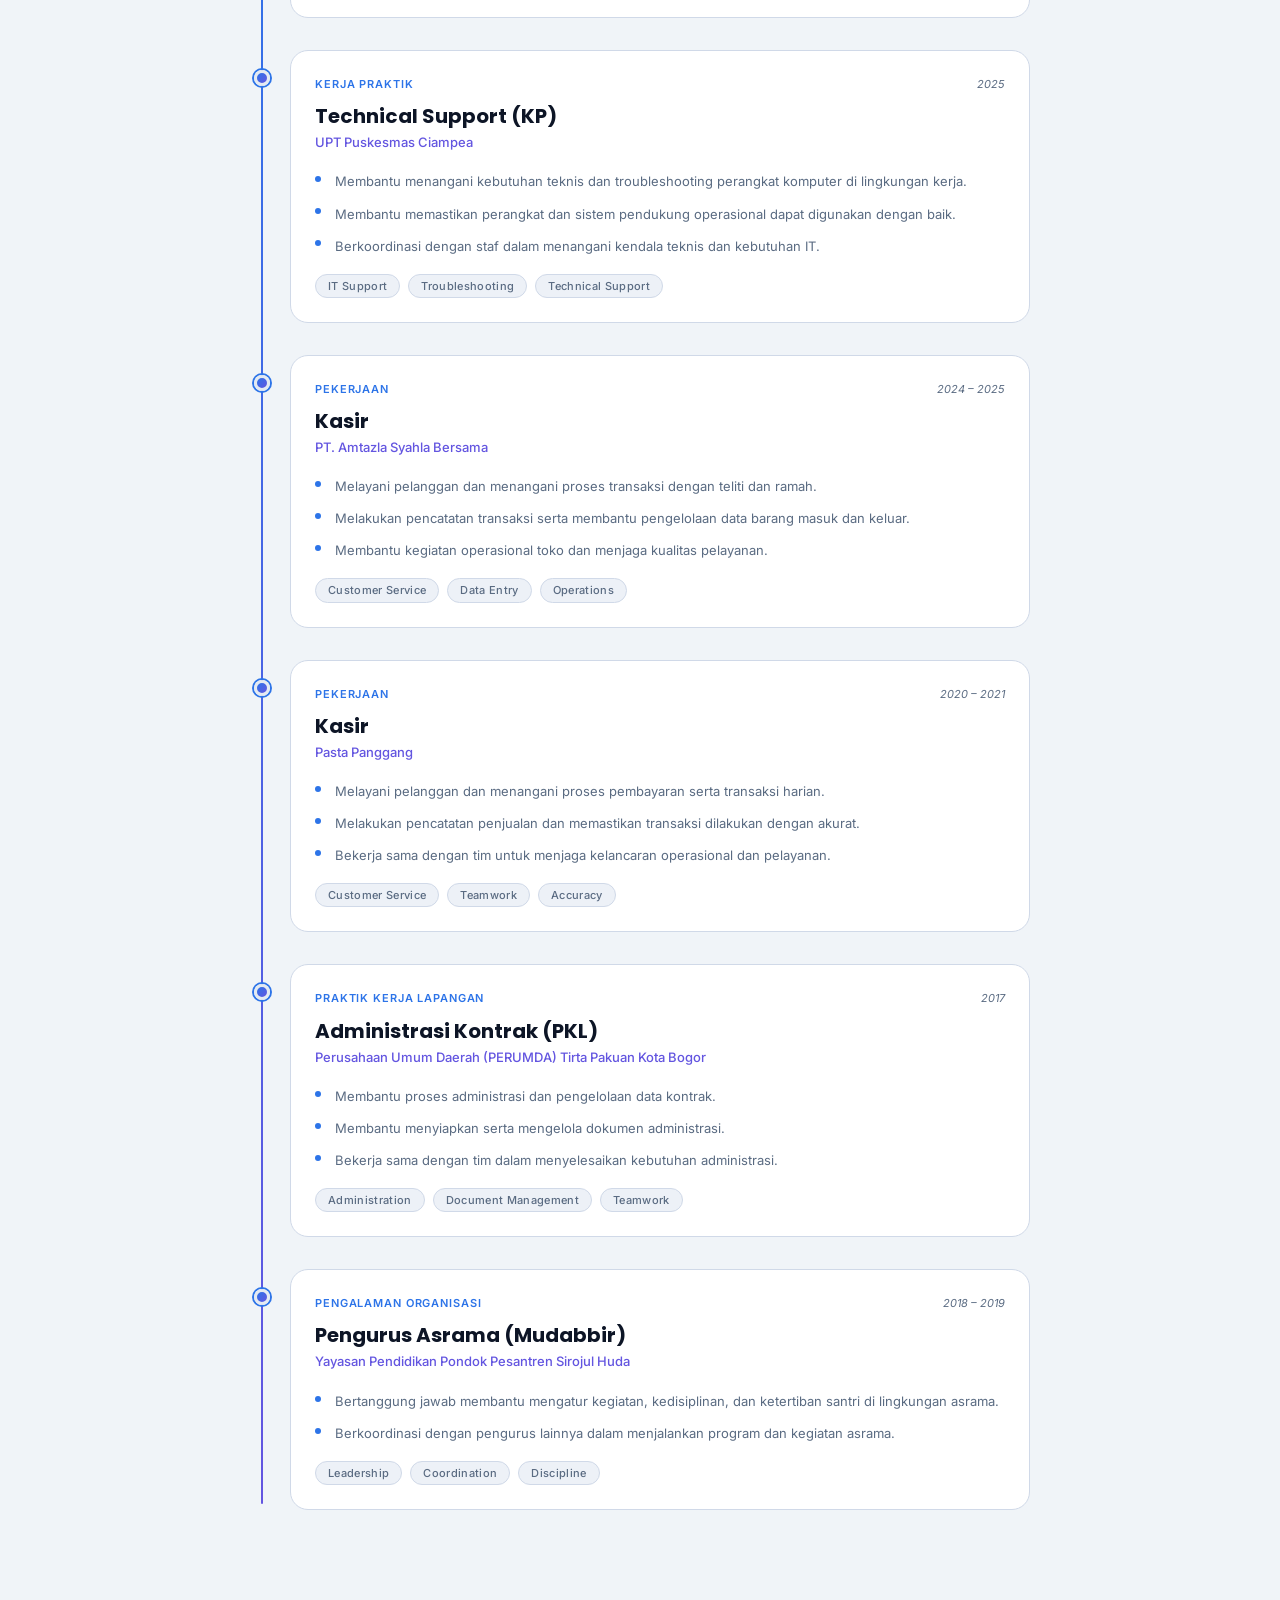
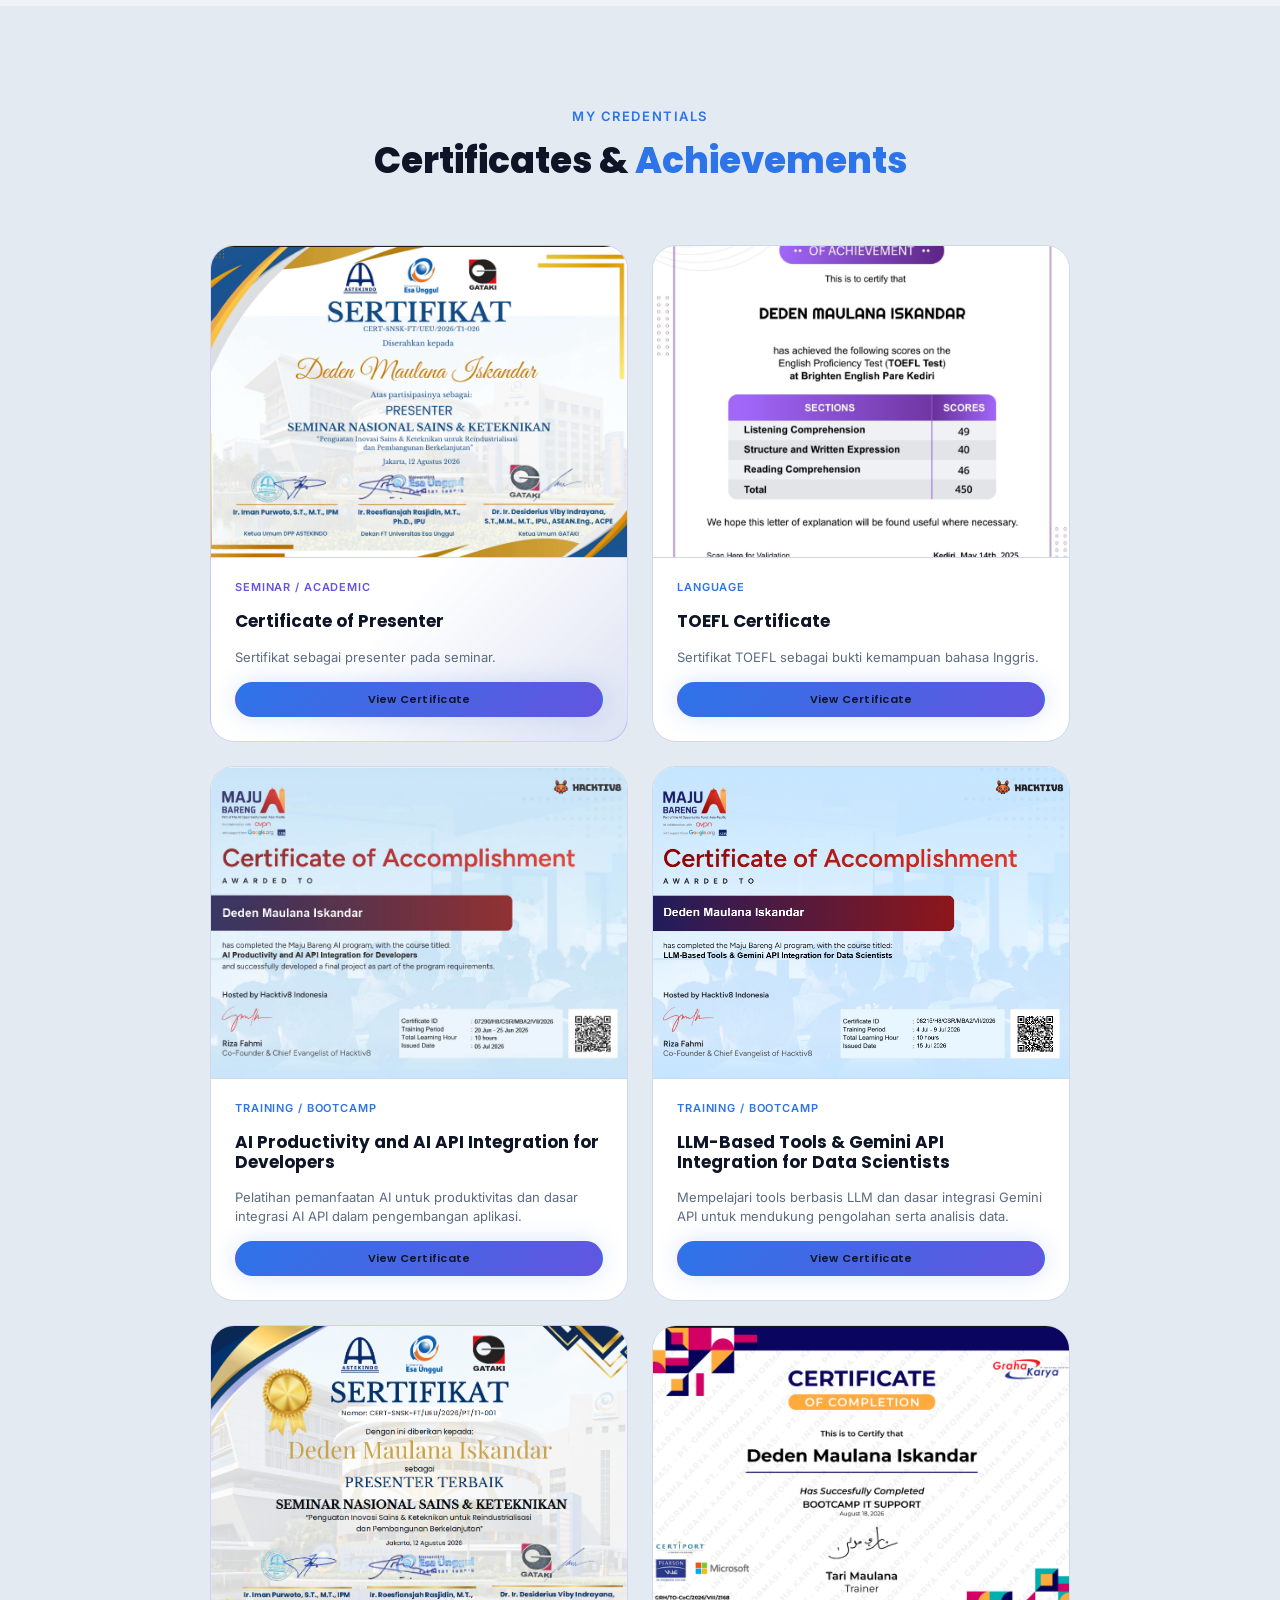
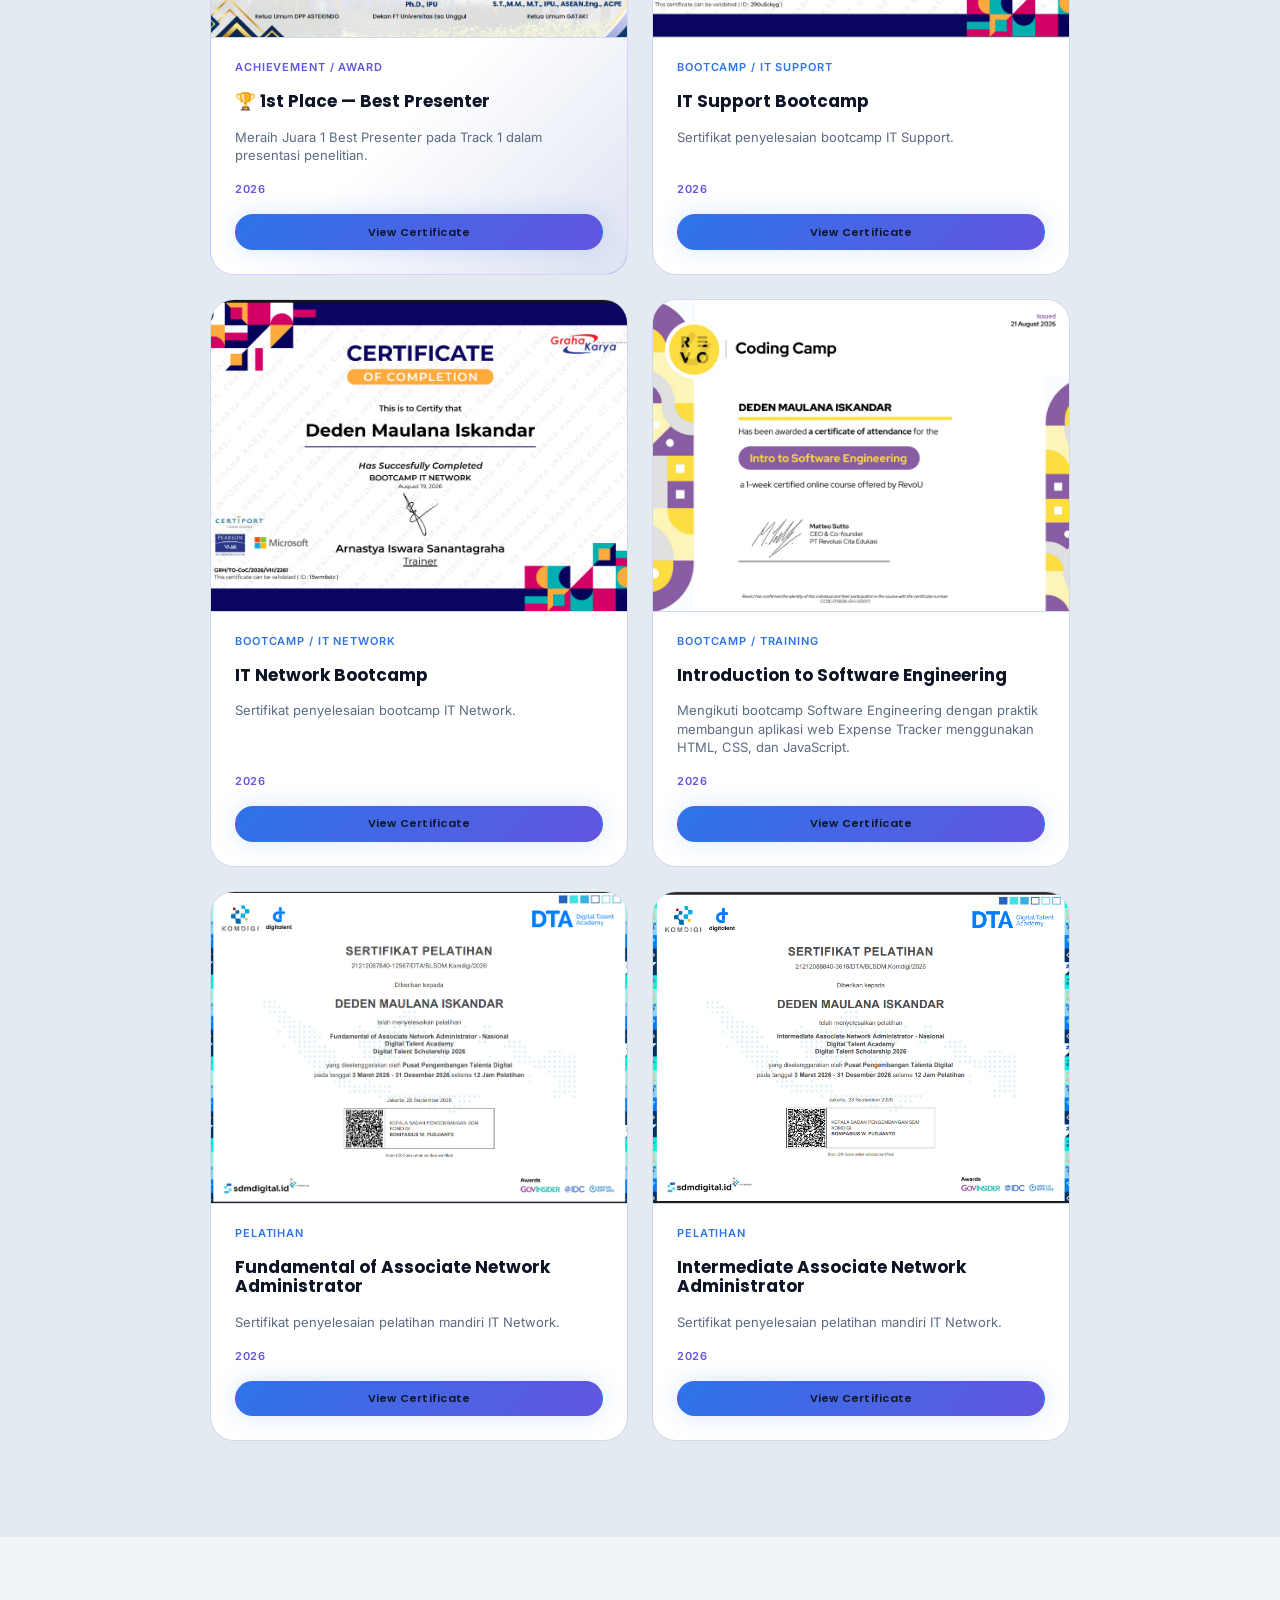
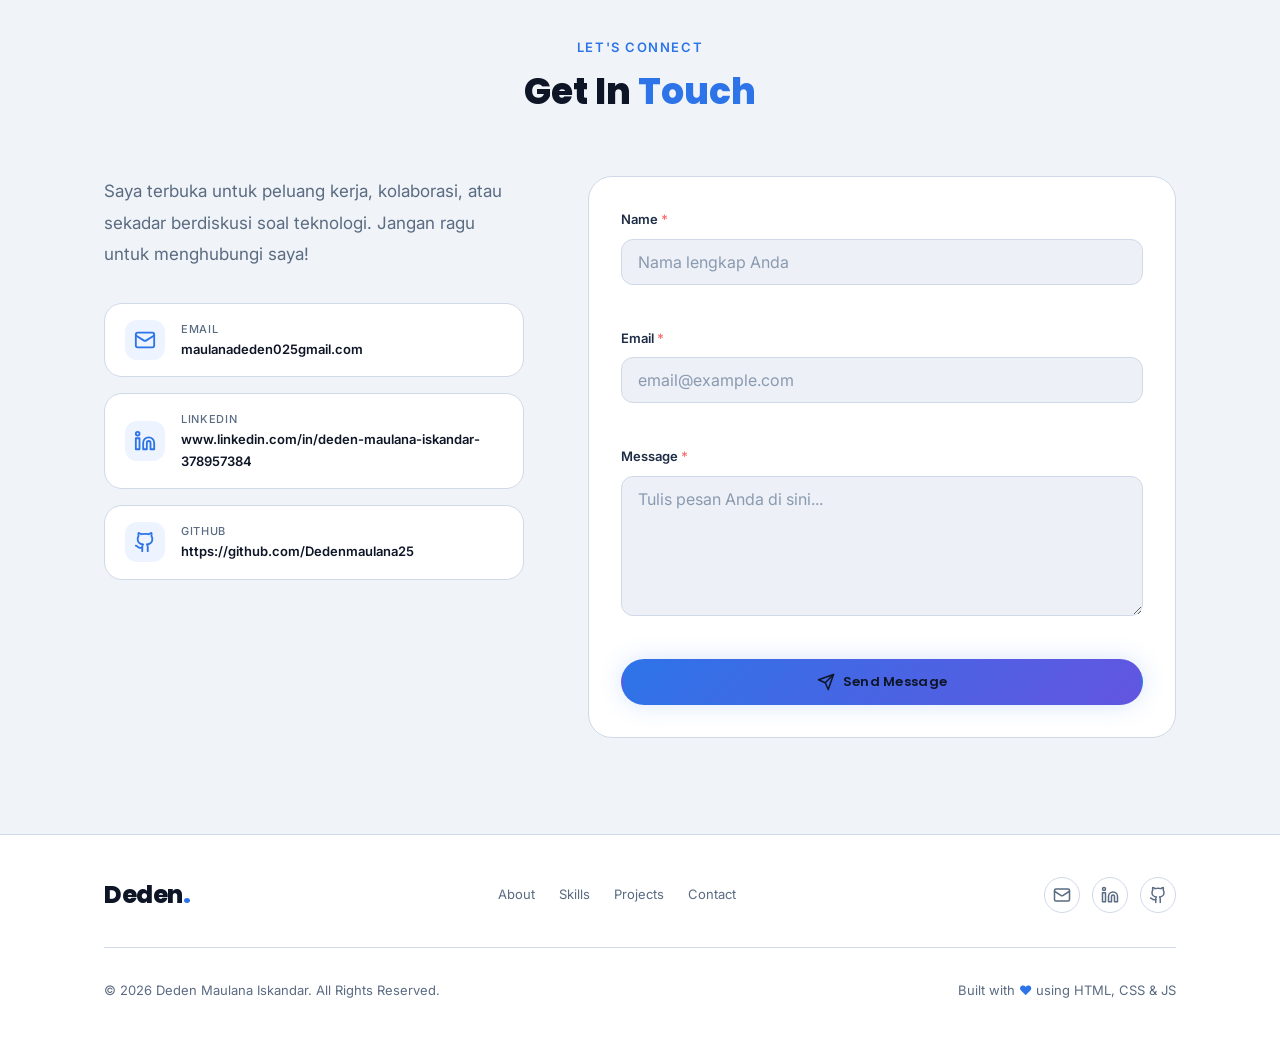
==== commit 9a7c08c7: "menambahkan cv dan pengalaman" ====
--- a/index.html
+++ b/index.html
@@ -104,6 +104,7 @@
             </p>
             <div class="hero__cta">
               <a href="#projects" class="btn btn--primary">View My Projects</a>
+              <a href="assets/documents/CV.pdf" class="btn btn--outline"download>📄 Download CV</a>
               <a href="#contact"  class="btn btn--outline">Contact Me</a>
             </div>
             <div class="hero__socials">
@@ -493,7 +494,32 @@
 
           <div class="timeline" role="list">
 
-            <!-- 1. Technical Support (KP) — 2025 -->
+            <!-- 1. Pranata Komputer — MagangHub (2026 – Present) -->
+            <div class="timeline__item" data-animate="fade-right" role="listitem">
+              <div class="timeline__dot" aria-hidden="true"></div>
+              <div class="timeline__card">
+                <div class="timeline__meta">
+                  <span class="timeline__category">Magang</span>
+                  <span class="timeline__period">2026 – Present</span>
+                </div>
+                <h3 class="timeline__title">Pranata Komputer — MagangHub</h3>
+                <p class="timeline__org">Pusat Pengembangan dan Pelindungan Bahasa dan Sastra</p>
+                <div class="timeline__desc">
+                  <ul>
+                    <li>Menjalani program magang sebagai Pranata Komputer melalui MagangHub.</li>
+                    <li>Mendukung kegiatan pengelolaan data, digitalisasi dan pengarsipan, analisis sistem informasi, serta kebutuhan multimedia di lingkungan kerja.</li>
+                  </ul>
+                </div>
+                <div class="timeline__tags">
+                  <span class="tag">IT Support</span>
+                  <span class="tag">Data Management</span>
+                  <span class="tag">Digitalisasi</span>
+                  <span class="tag">Multimedia</span>
+                </div>
+              </div>
+            </div>
+
+            <!-- 2. Technical Support (KP) — 2025 -->
             <div class="timeline__item" data-animate="fade-right" role="listitem">
               <div class="timeline__dot" aria-hidden="true"></div>
               <div class="timeline__card">
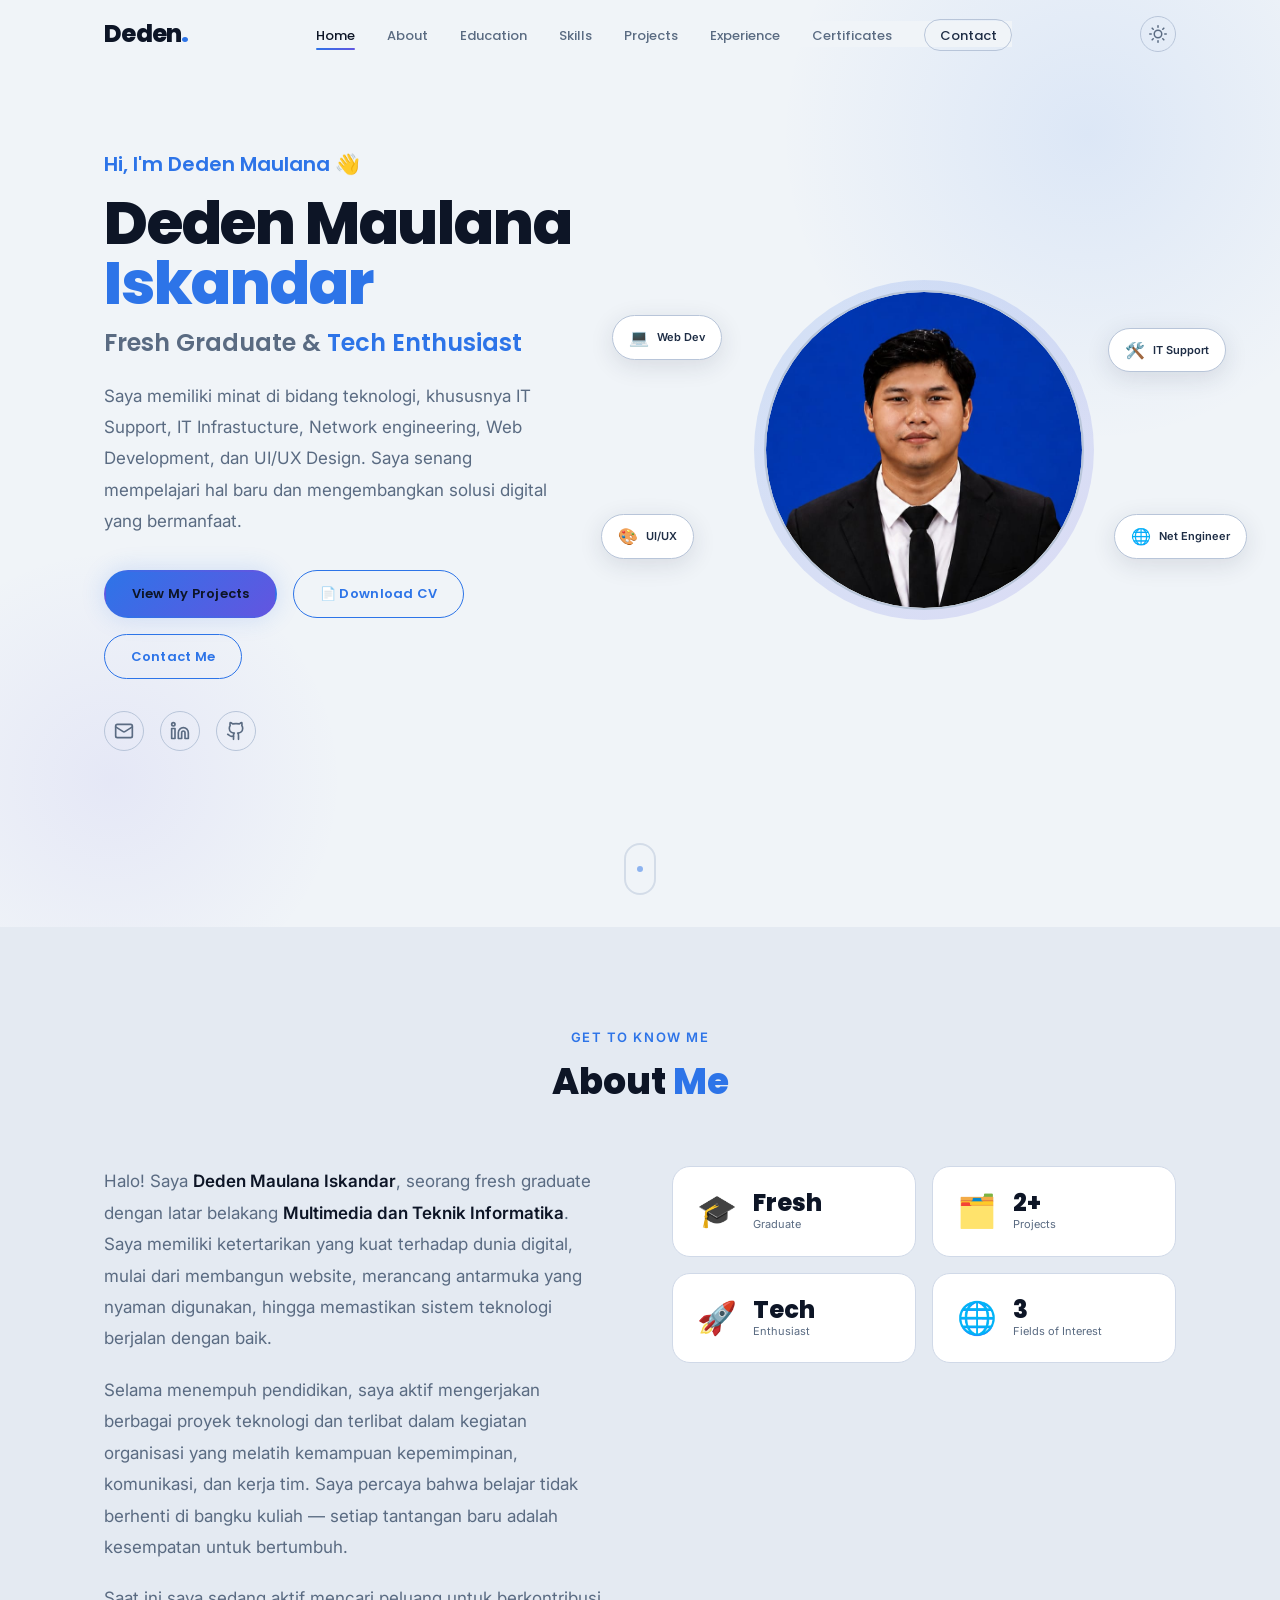
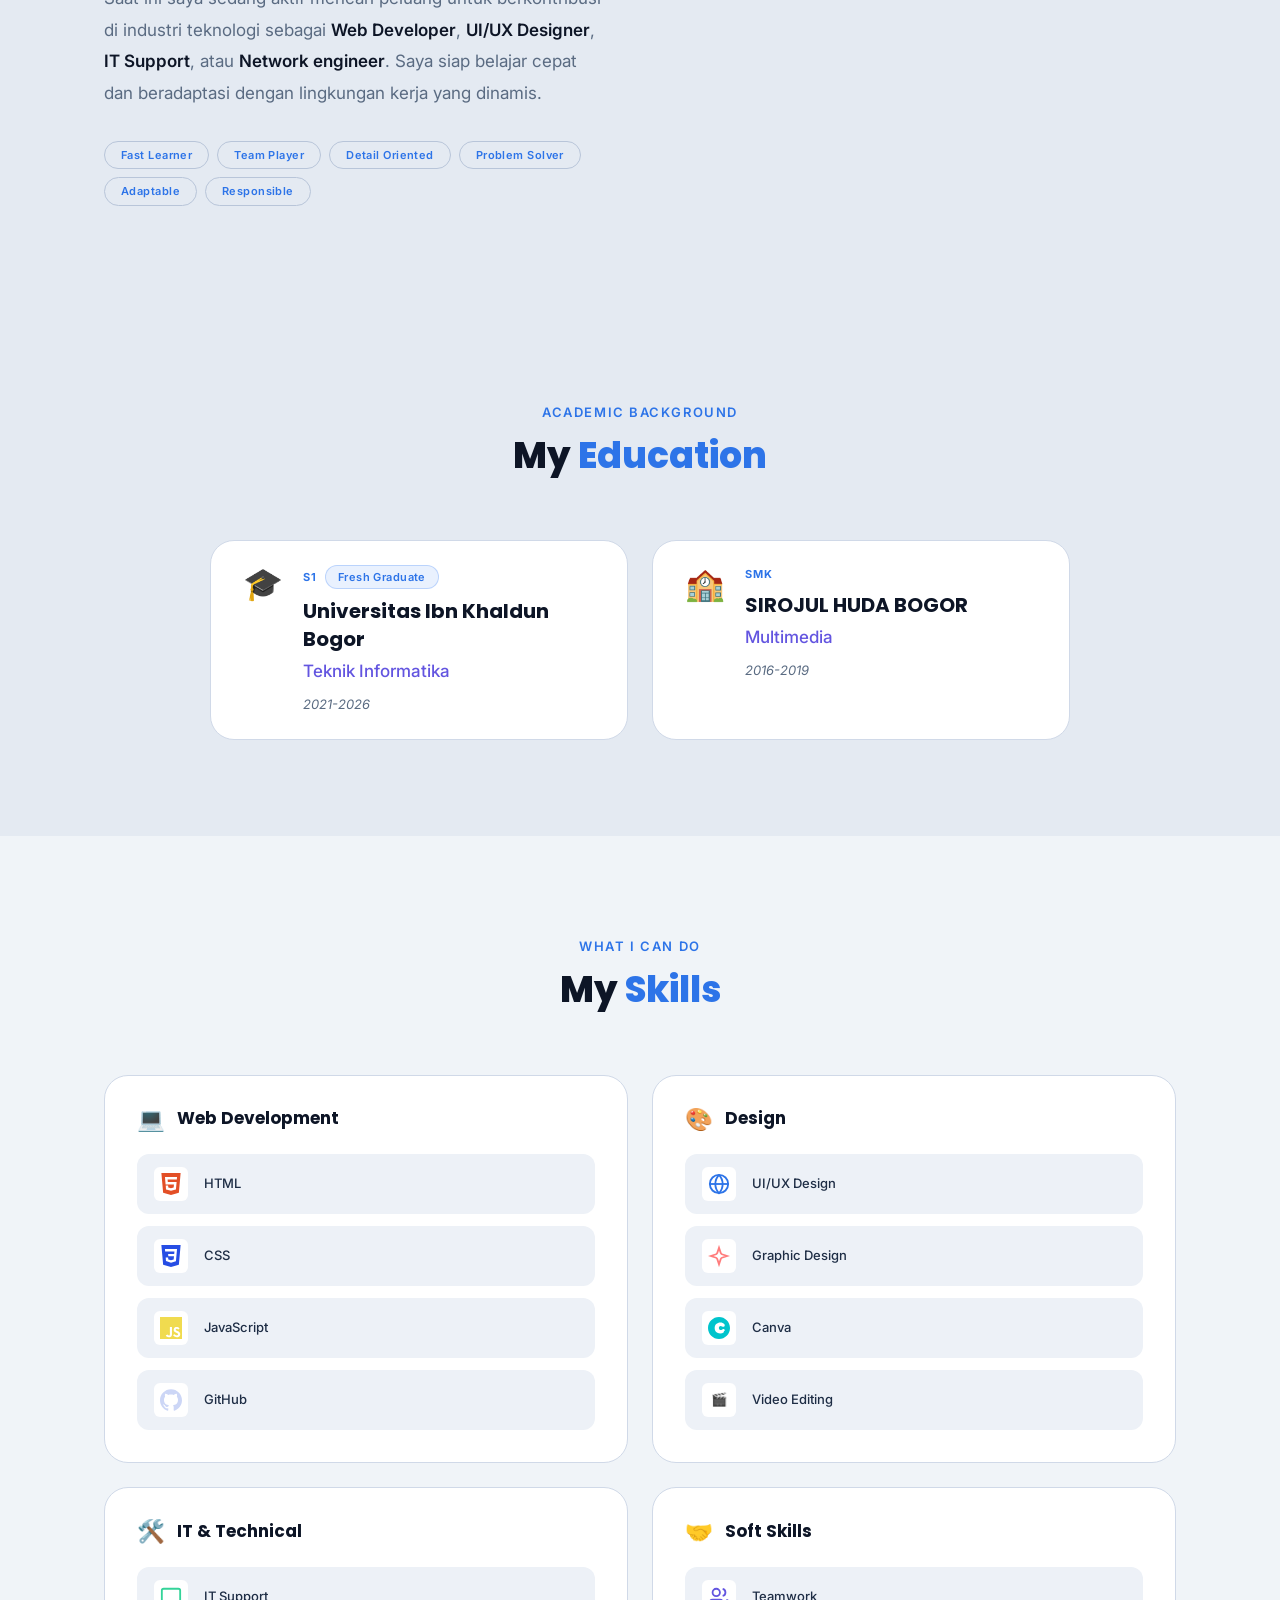
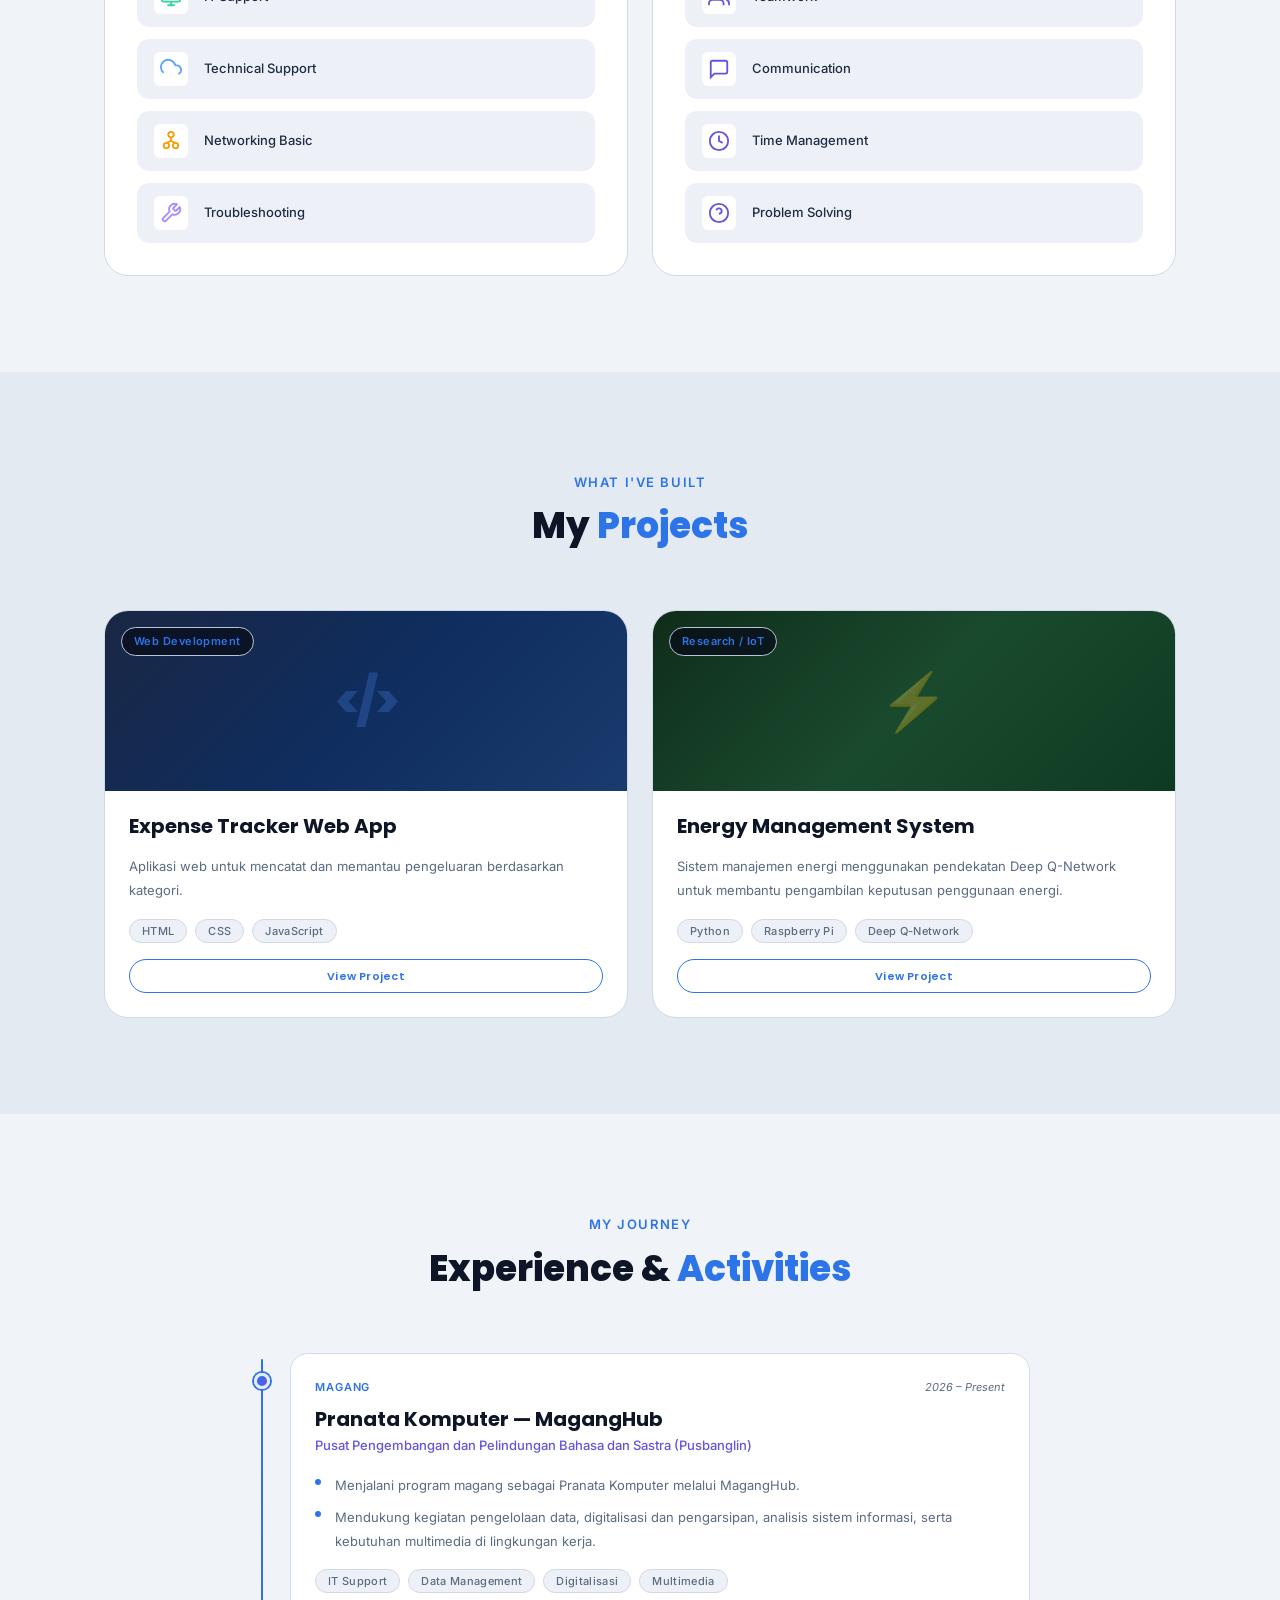
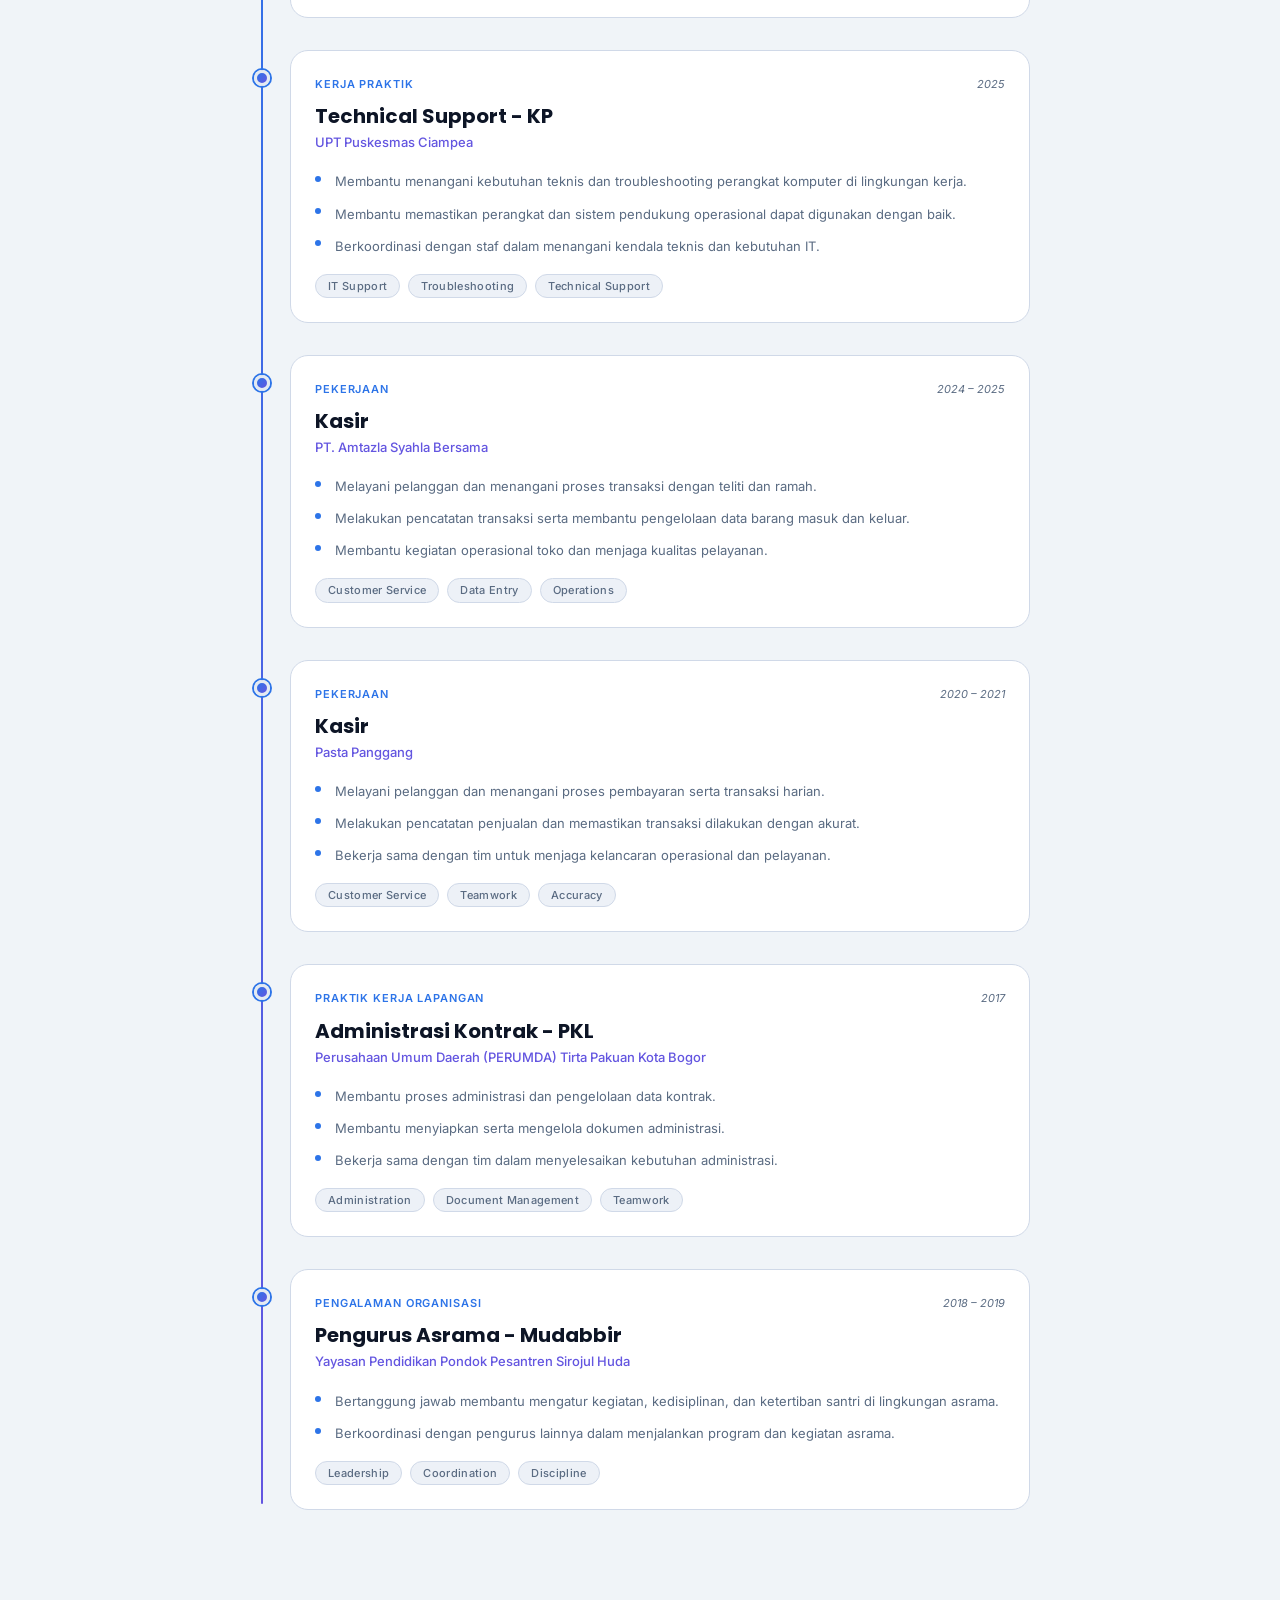
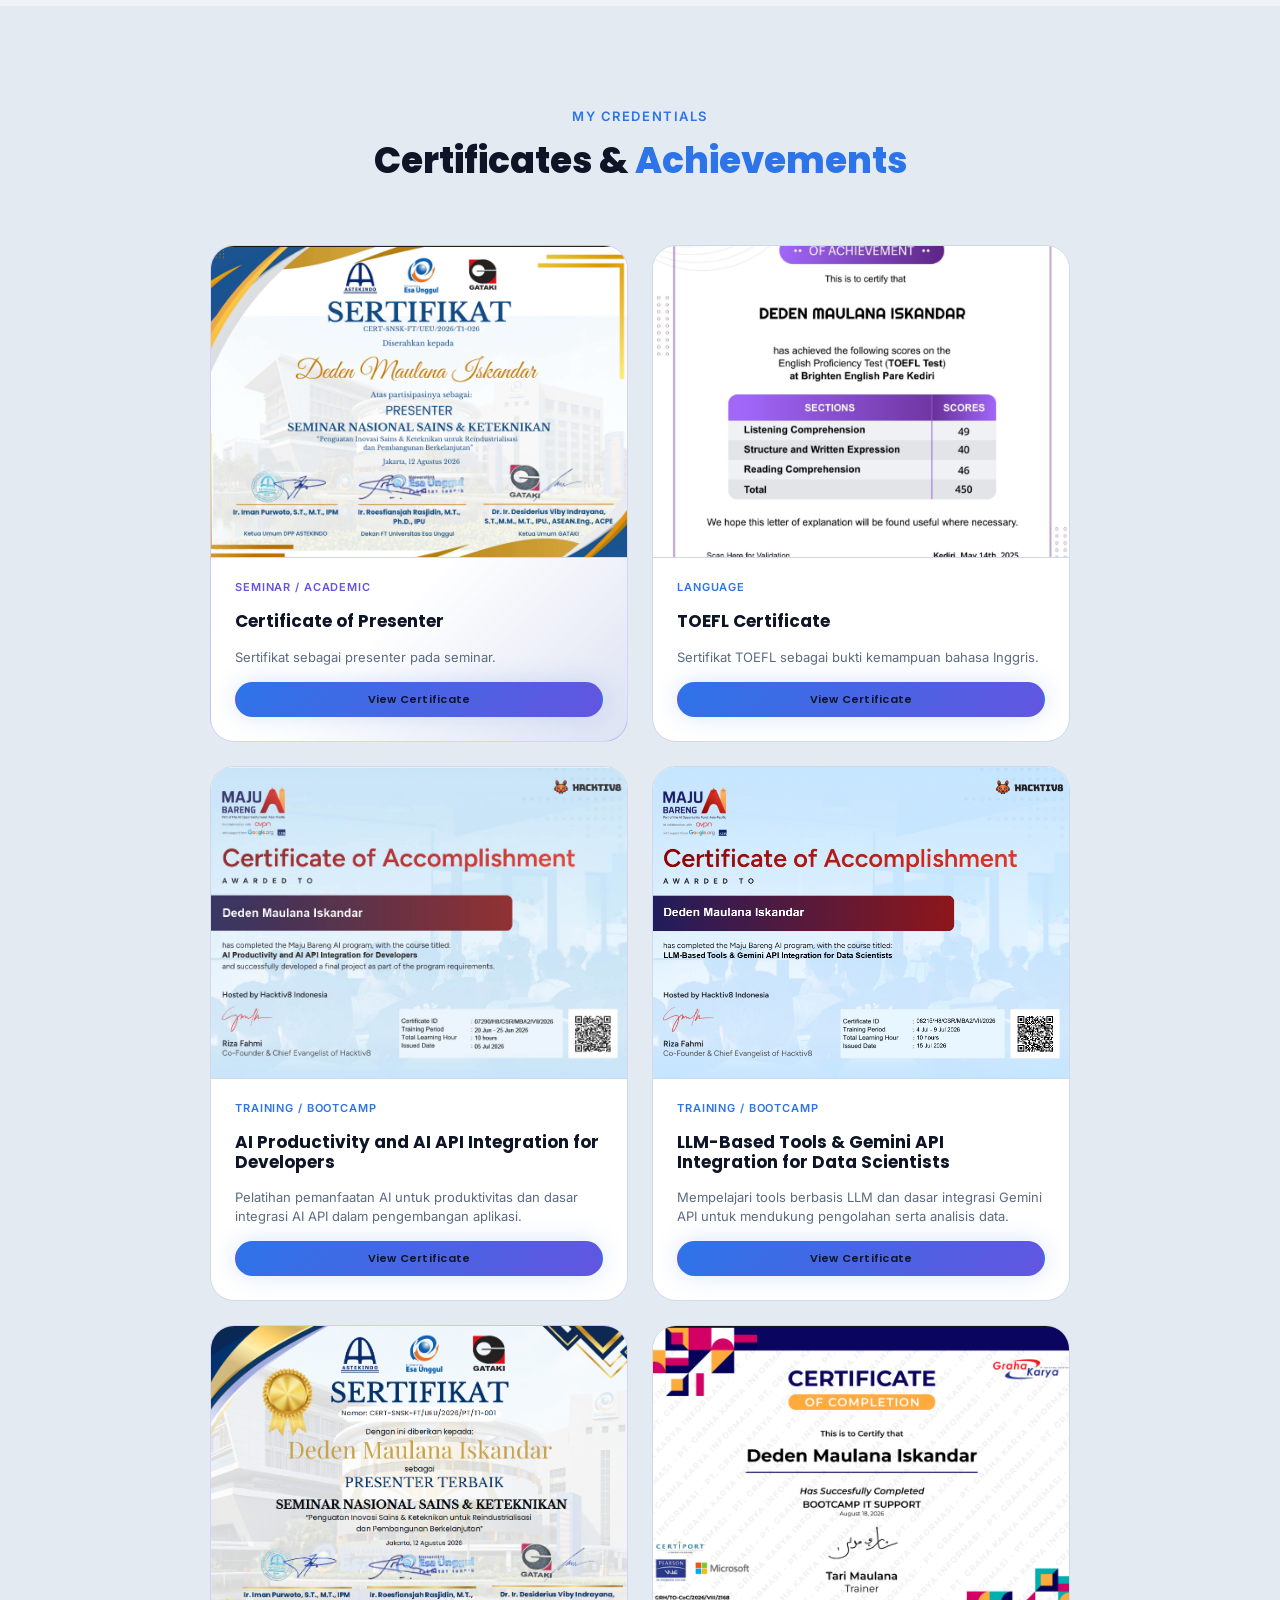
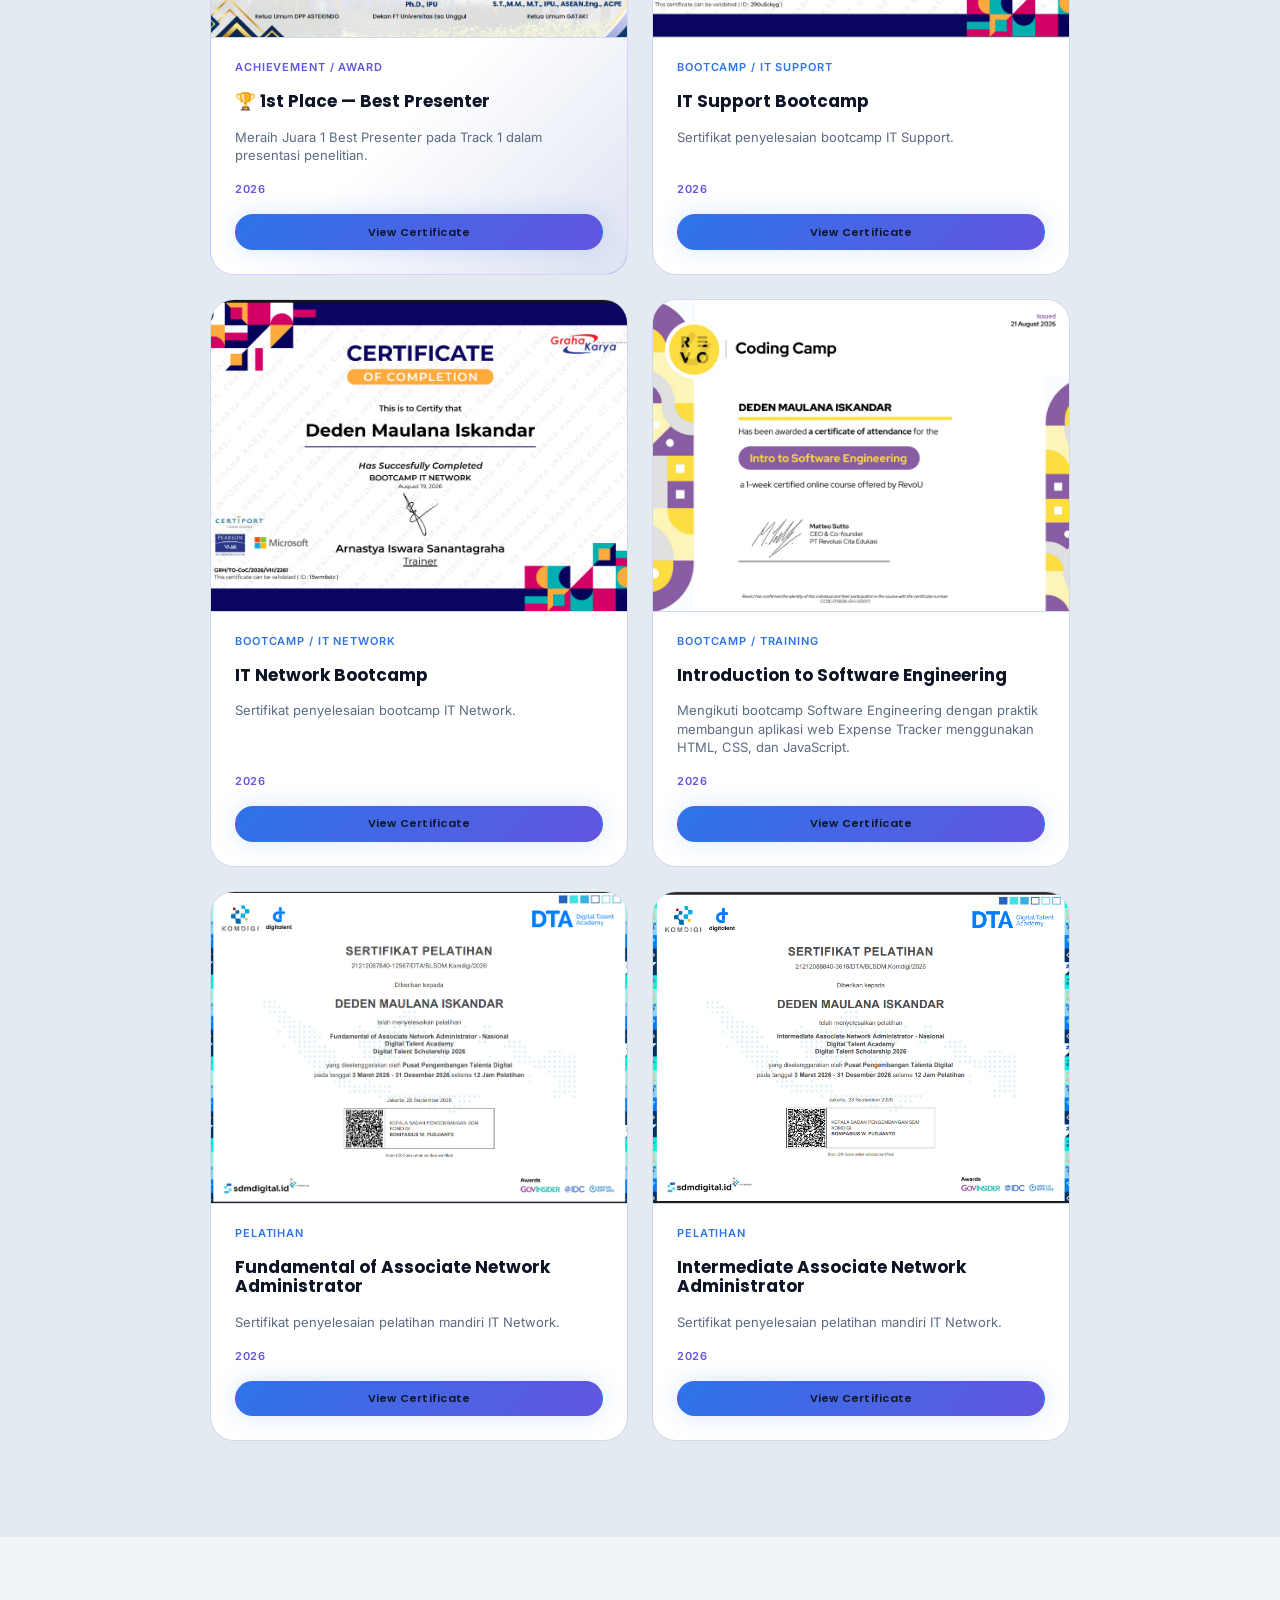
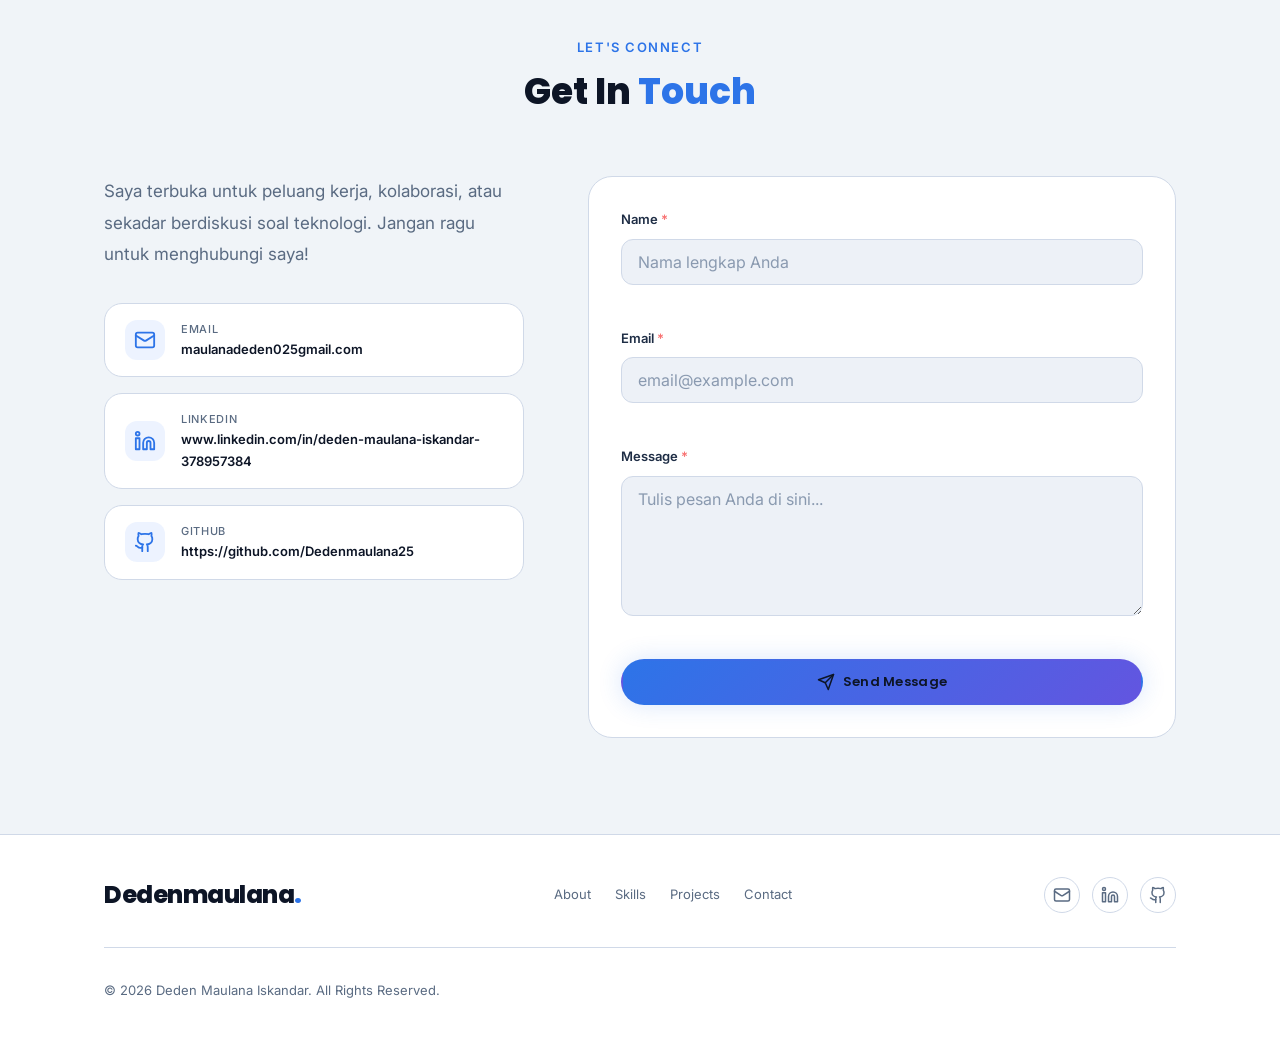
==== commit 8bdc294e: "memperbaiki" ====
--- a/index.html
+++ b/index.html
@@ -503,7 +503,7 @@
                   <span class="timeline__period">2026 – Present</span>
                 </div>
                 <h3 class="timeline__title">Pranata Komputer — MagangHub</h3>
-                <p class="timeline__org">Pusat Pengembangan dan Pelindungan Bahasa dan Sastra</p>
+                <p class="timeline__org">Pusat Pengembangan dan Pelindungan Bahasa dan Sastra (Pusbanglin)</p>
                 <div class="timeline__desc">
                   <ul>
                     <li>Menjalani program magang sebagai Pranata Komputer melalui MagangHub.</li>
@@ -527,7 +527,7 @@
                   <span class="timeline__category">Kerja Praktik</span>
                   <span class="timeline__period">2025</span>
                 </div>
-                <h3 class="timeline__title">Technical Support (KP)</h3>
+                <h3 class="timeline__title">Technical Support - KP</h3>
                 <p class="timeline__org">UPT Puskesmas Ciampea</p>
                 <div class="timeline__desc">
                   <ul>
@@ -602,7 +602,7 @@
                   <span class="timeline__category">Praktik Kerja Lapangan</span>
                   <span class="timeline__period">2017</span>
                 </div>
-                <h3 class="timeline__title">Administrasi Kontrak (PKL)</h3>
+                <h3 class="timeline__title">Administrasi Kontrak - PKL</h3>
                 <p class="timeline__org">Perusahaan Umum Daerah (PERUMDA) Tirta Pakuan Kota Bogor</p>
                 <div class="timeline__desc">
                   <ul>
@@ -627,7 +627,7 @@
                   <span class="timeline__category">Pengalaman Organisasi</span>
                   <span class="timeline__period">2018 – 2019</span>
                 </div>
-                <h3 class="timeline__title">Pengurus Asrama (Mudabbir)</h3>
+                <h3 class="timeline__title">Pengurus Asrama - Mudabbir</h3>
                 <p class="timeline__org">Yayasan Pendidikan Pondok Pesantren Sirojul Huda</p>
                 <div class="timeline__desc">
                   <ul>
@@ -1048,7 +1048,7 @@
       <div class="container footer__inner">
         <div class="footer__top">
           <a href="#home" class="footer__logo" aria-label="Deden Maulana — kembali ke atas">
-            Deden<span class="accent">.</span>
+            Dedenmaulana<span class="accent">.</span>
           </a>
           <nav class="footer__nav" aria-label="Footer navigation">
             <a href="#about"        class="footer__nav-link">About</a>
@@ -1070,7 +1070,6 @@
         </div>
         <div class="footer__bottom">
           <p class="footer__copy">&copy; 2026 Deden Maulana Iskandar. All Rights Reserved.</p>
-          <p class="footer__built">Built with <span class="accent">♥</span> using HTML, CSS &amp; JS</p>
         </div>
       </div>
     </footer>
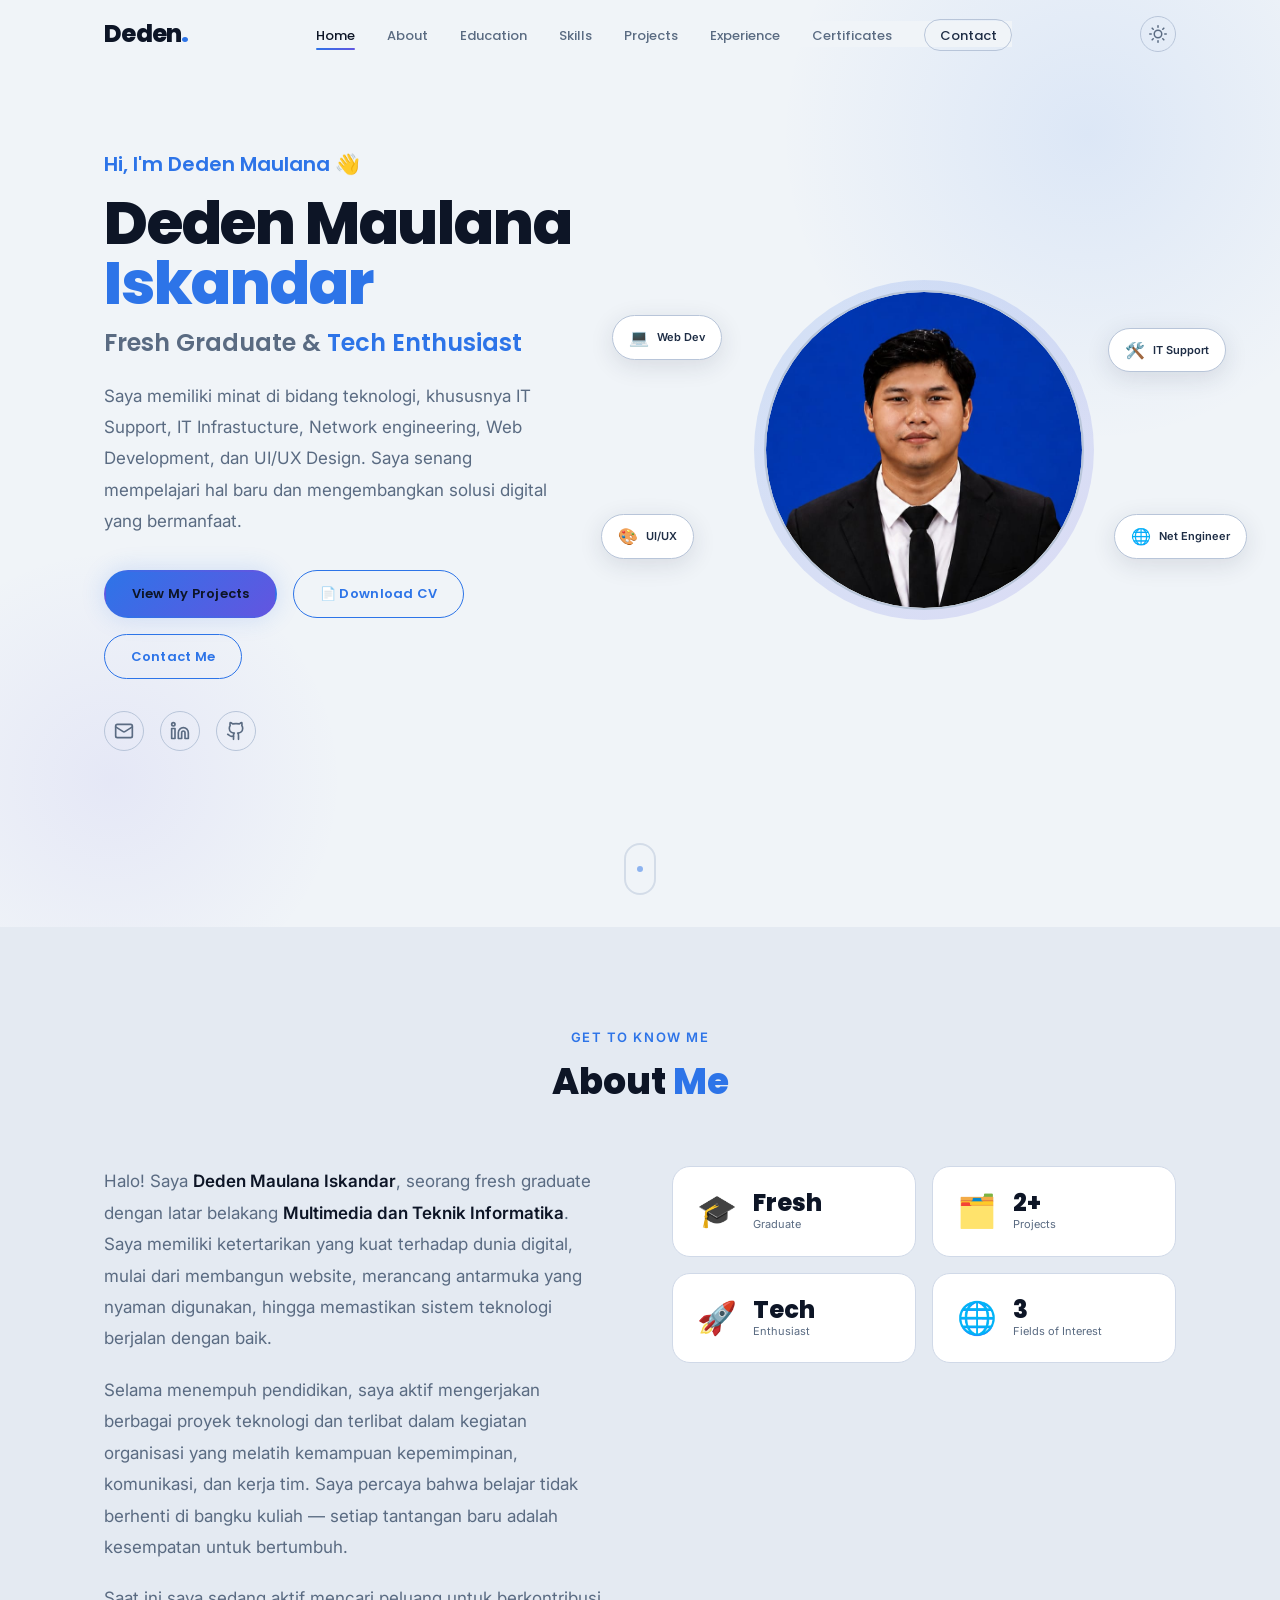
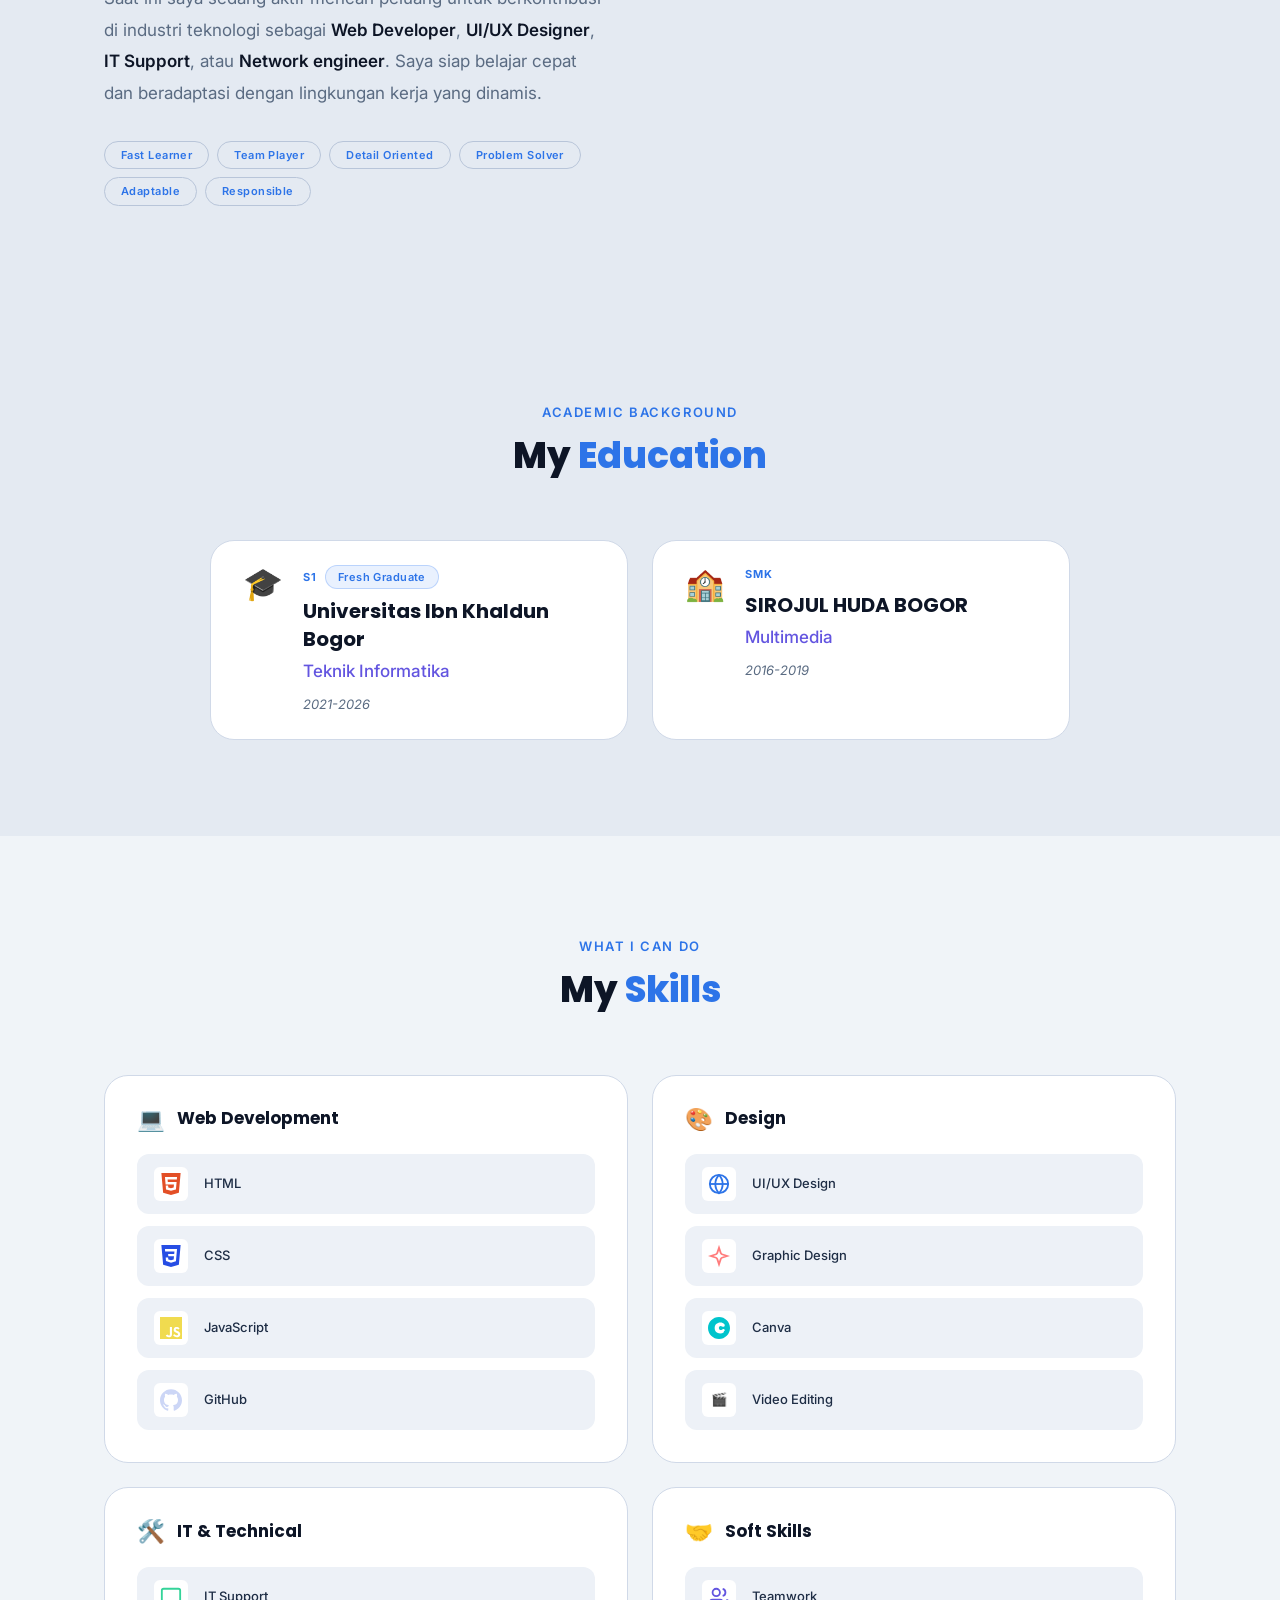
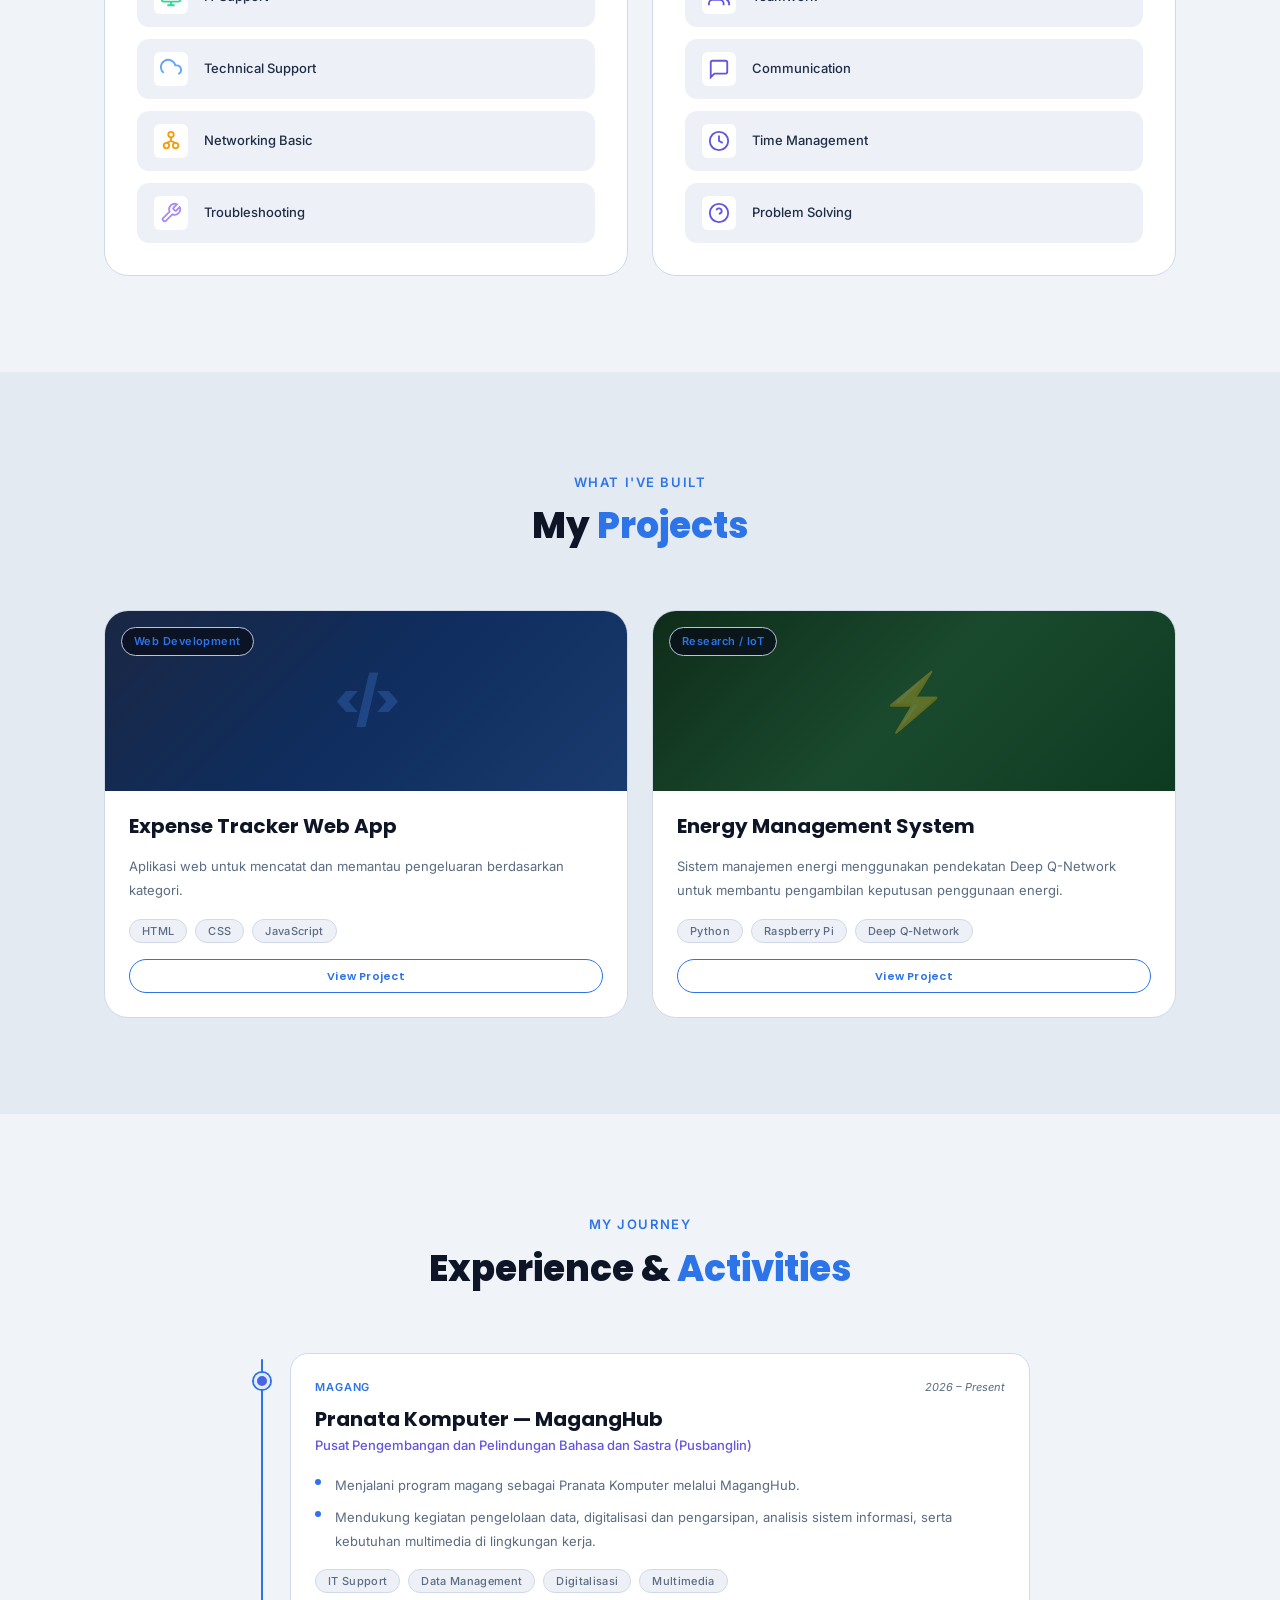
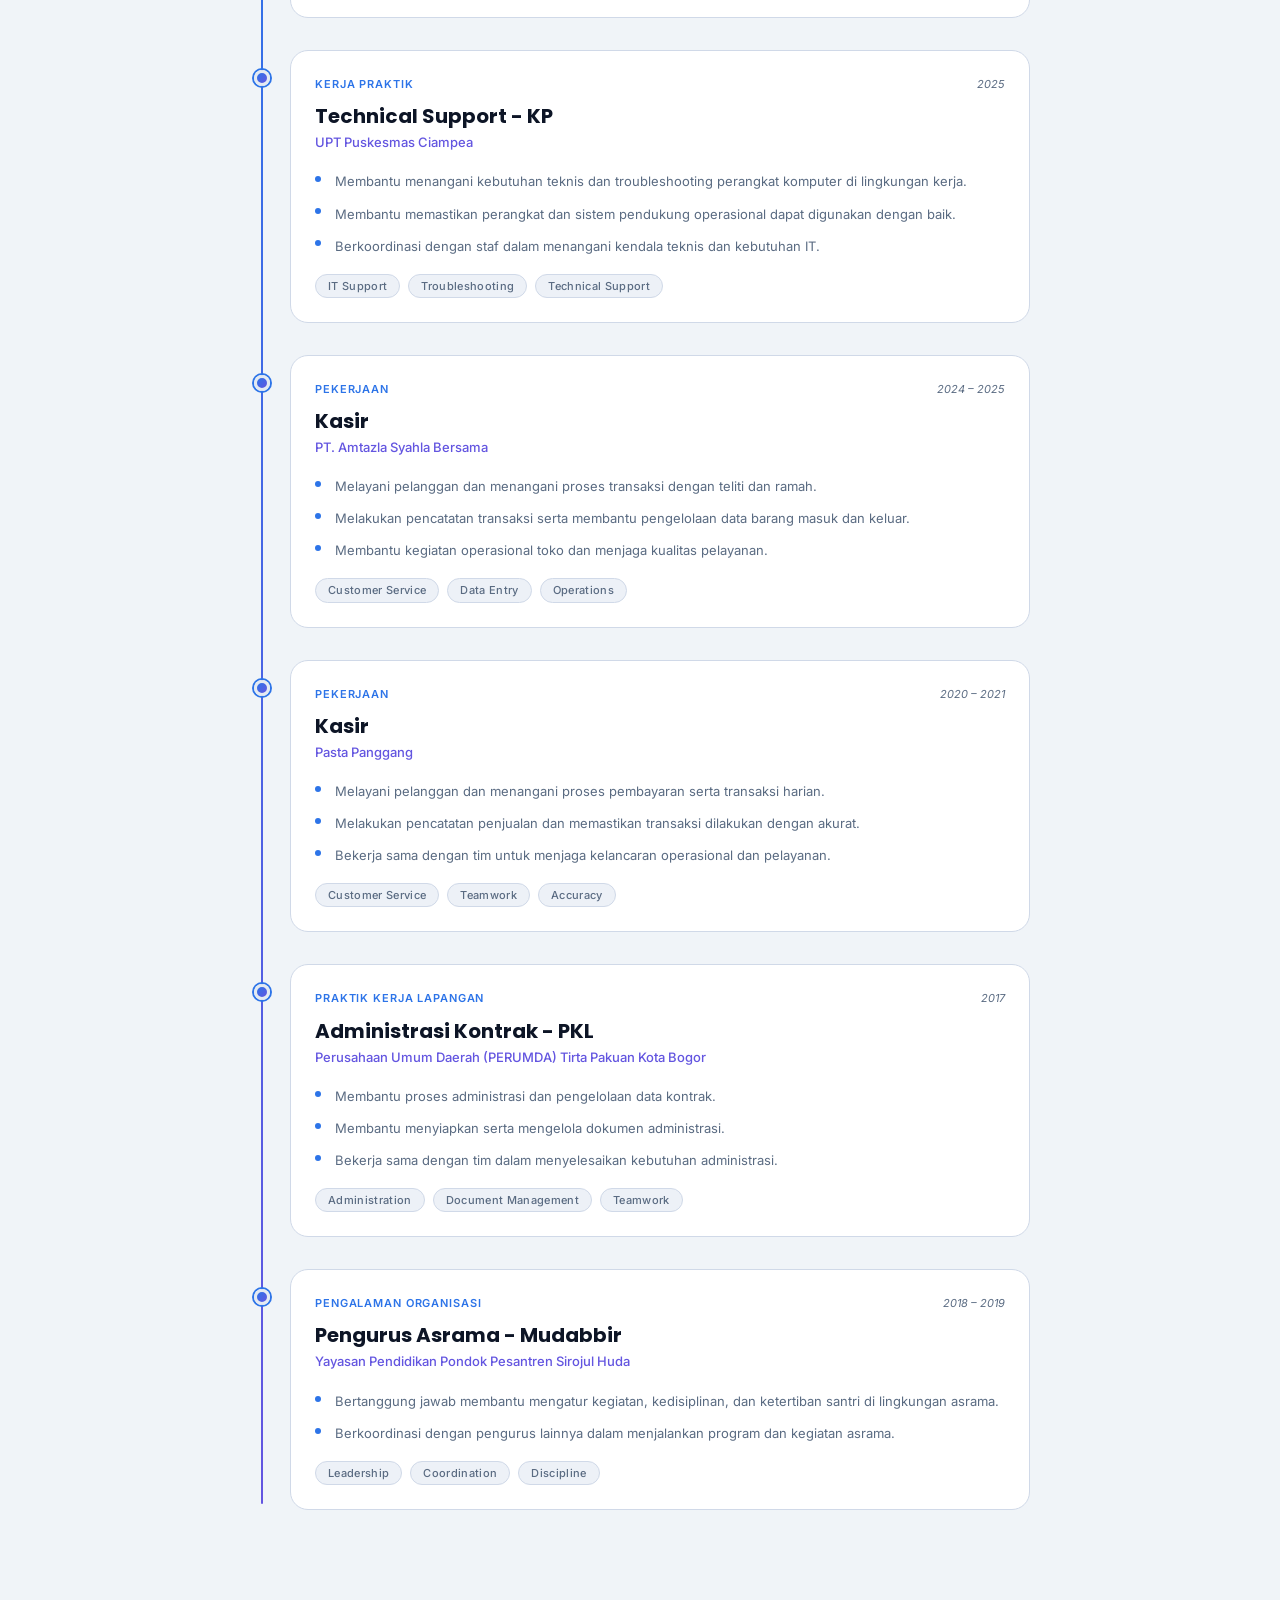
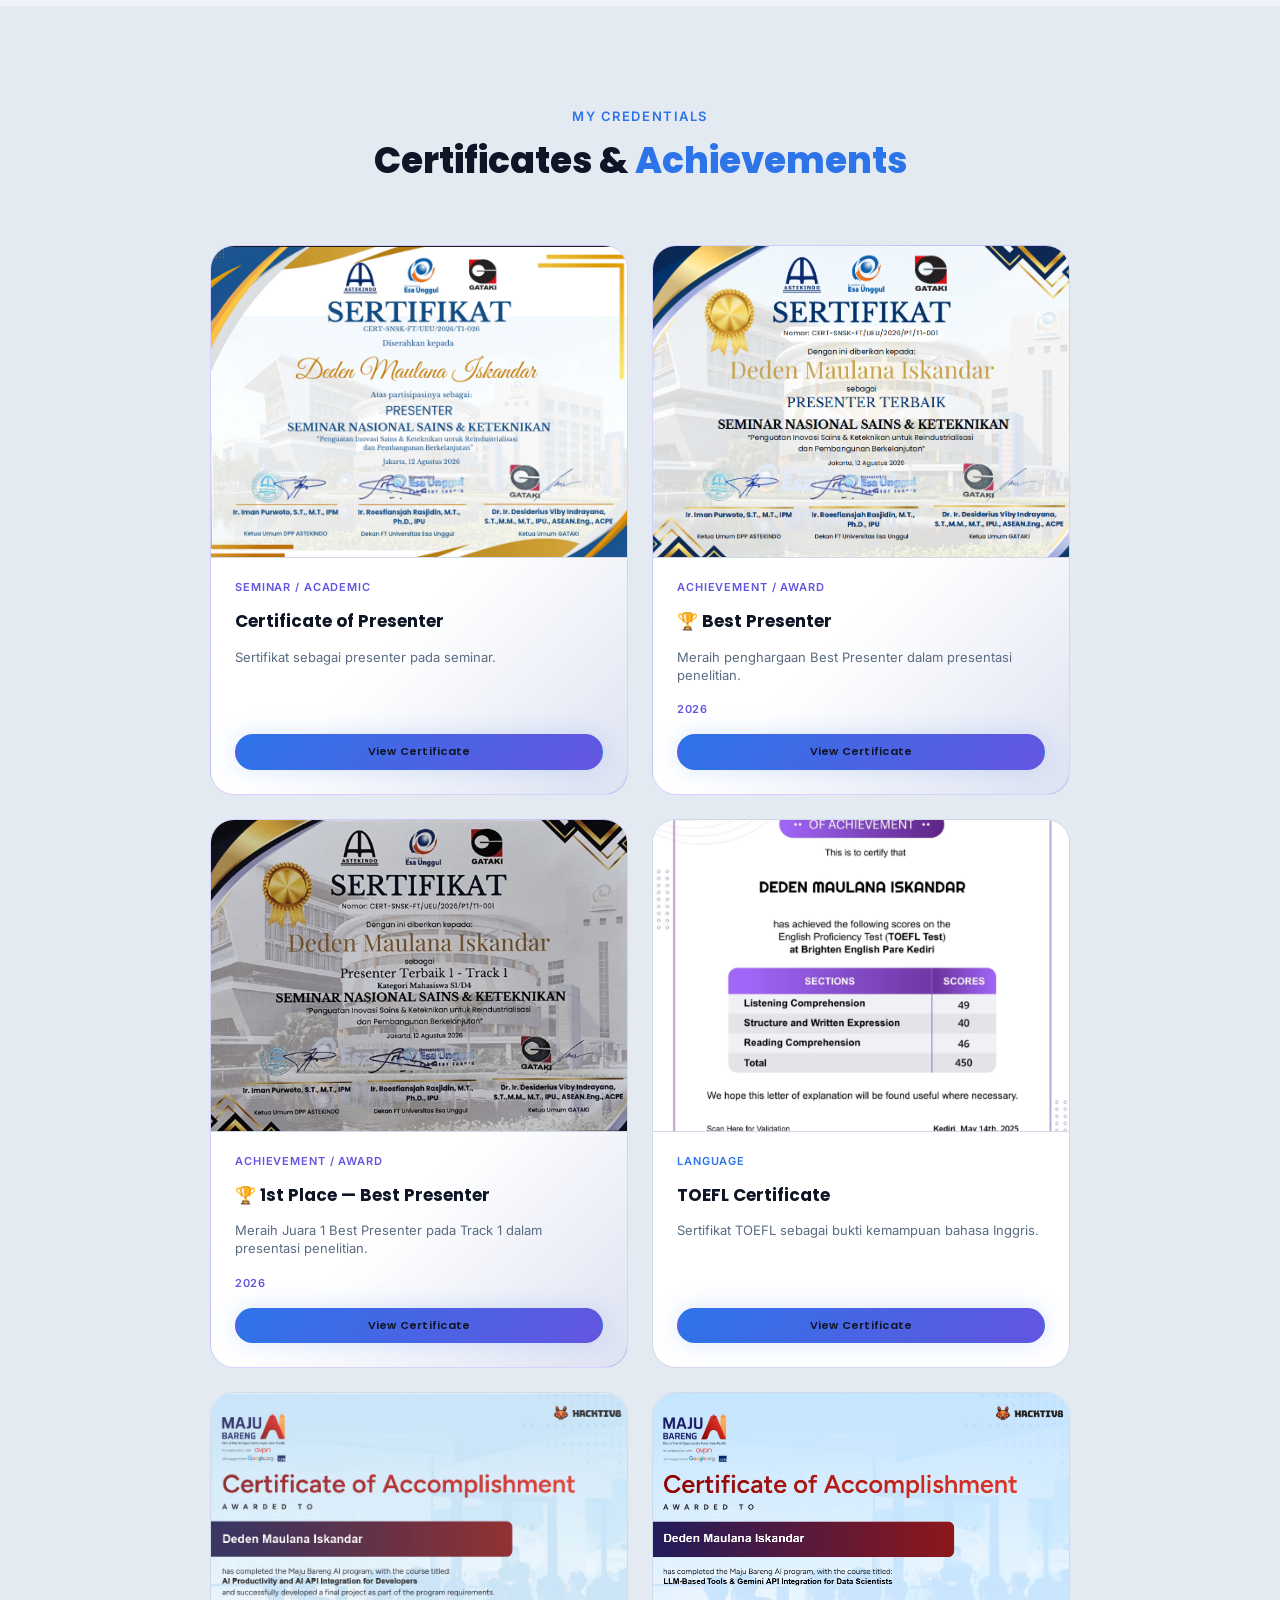
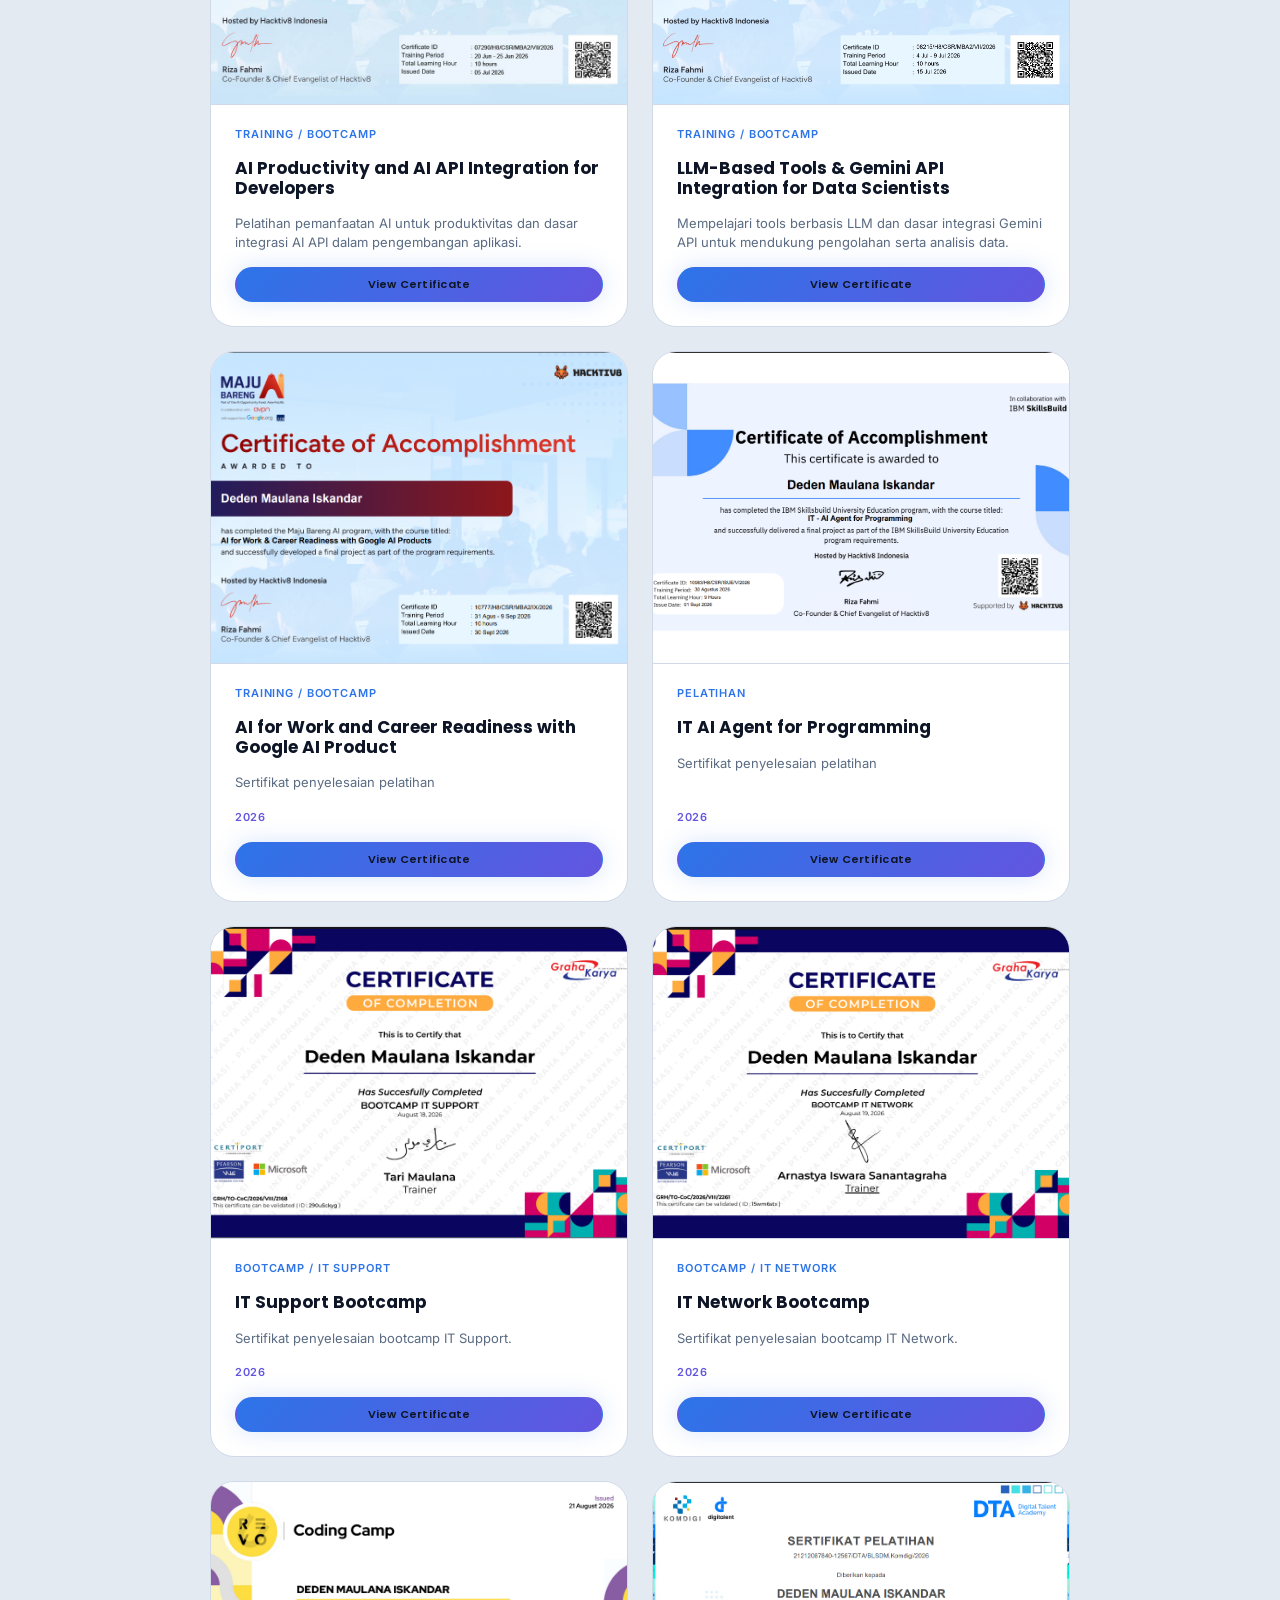
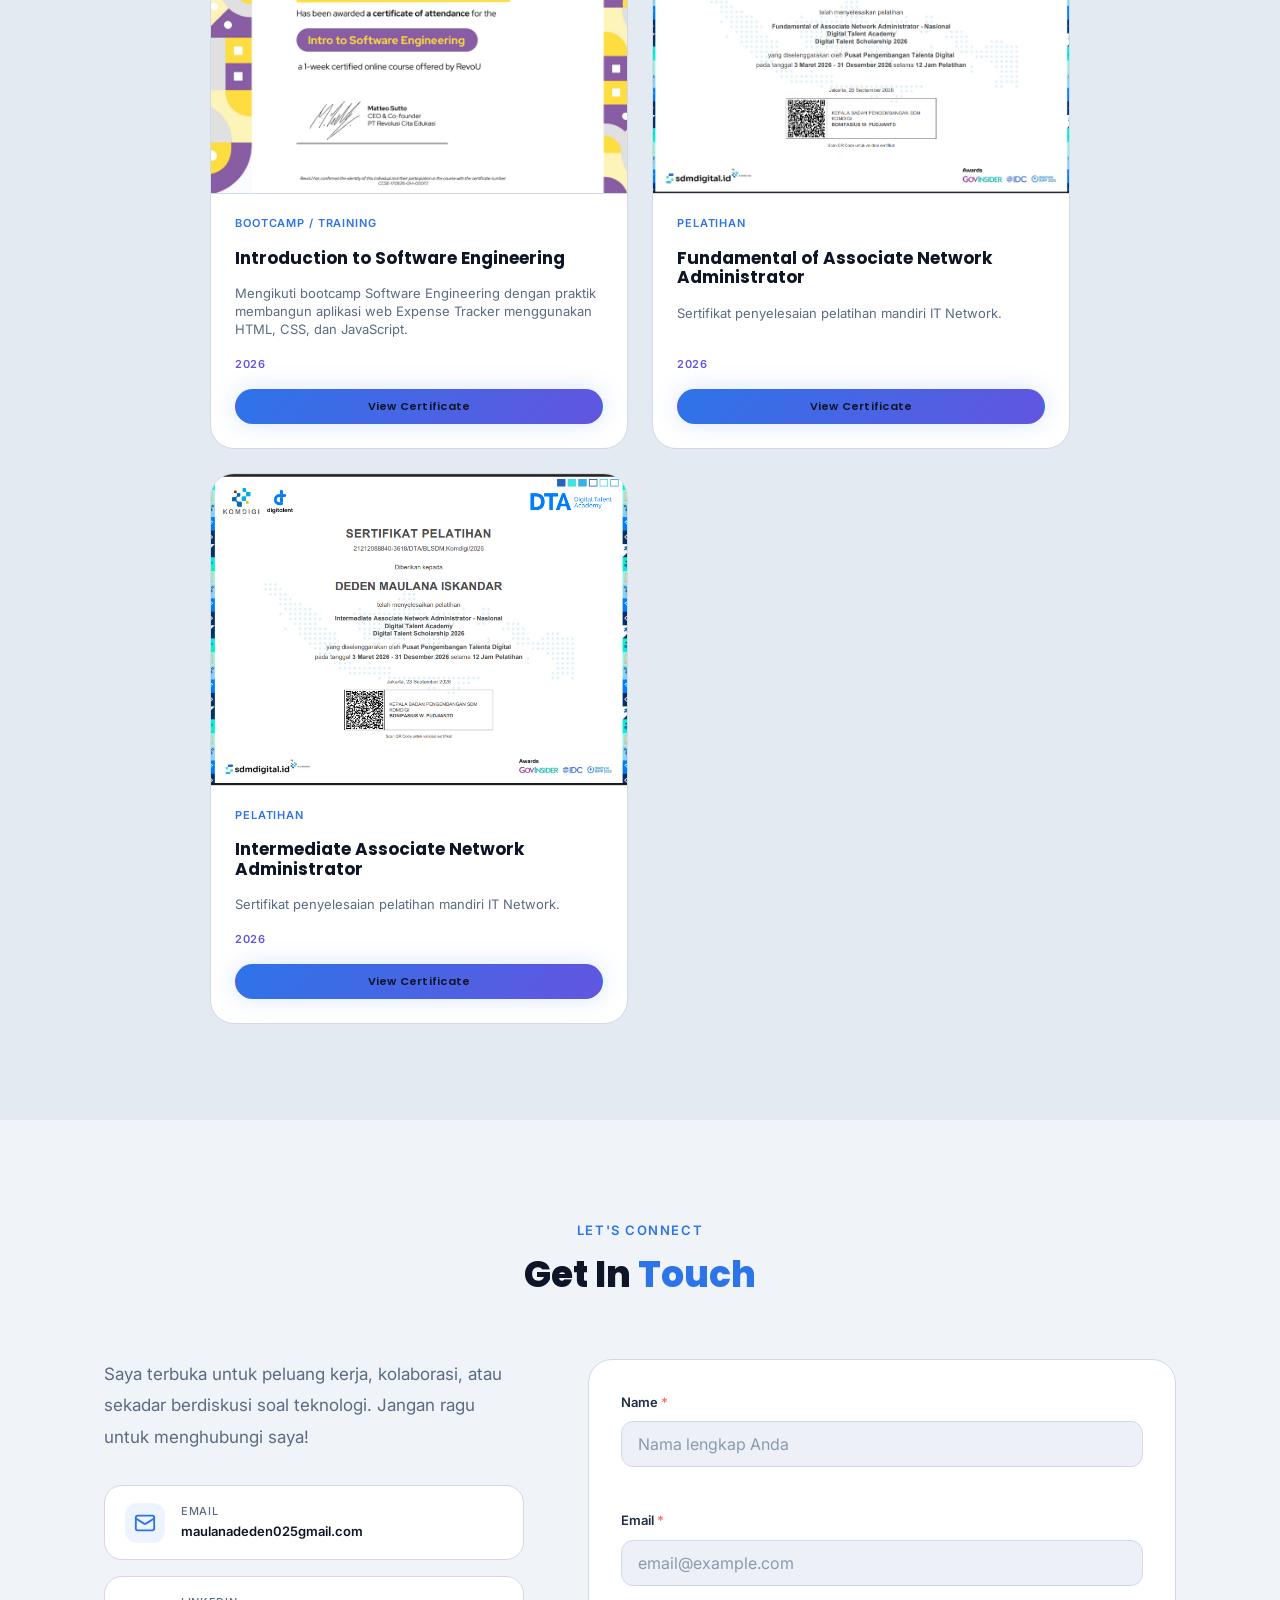
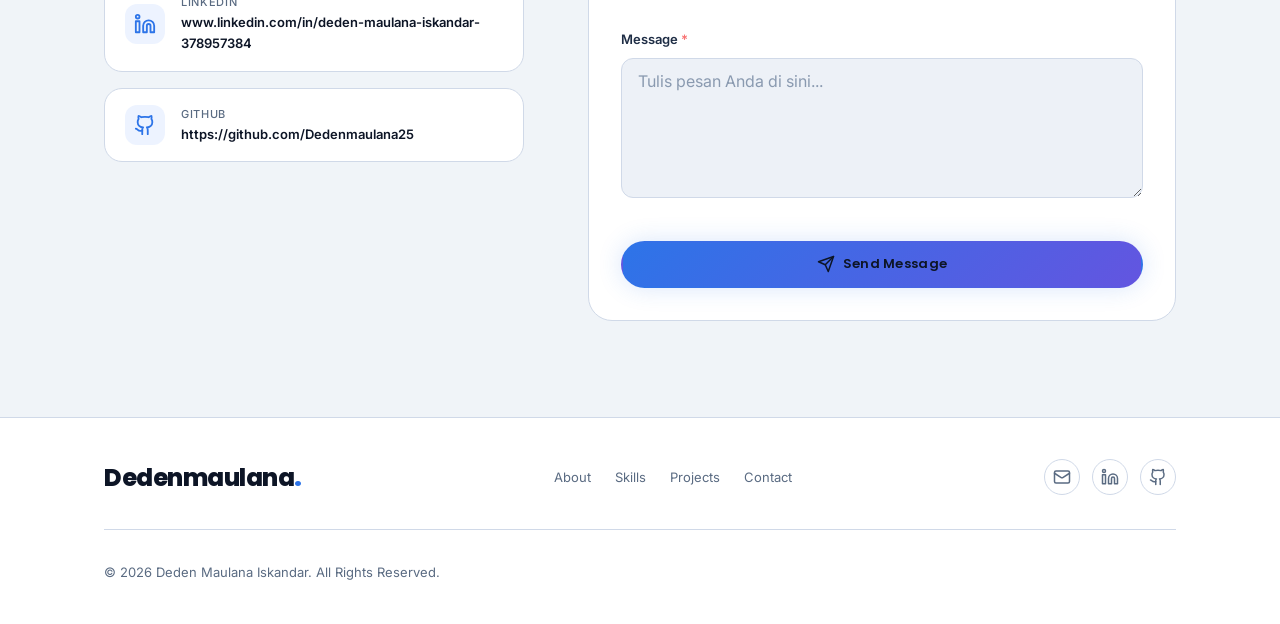
==== commit ff262b10: "tambahan sertifikat" ====
--- a/index.html
+++ b/index.html
@@ -684,7 +684,59 @@
               </div>
             </div>
 
-            <!-- 2. TOEFL Certificate -->
+            <!-- 2.  — Best Presenter -->
+            <div class="cert-card cert-card--highlight" data-animate="fade-up">
+              <div class="cert-card__preview" aria-hidden="true">
+                <img
+                  src="assets/certificates/best-presenter.png"
+                  alt="1st Place — Best Presenter 2026"
+                  class="cert-card__img"
+                  loading="lazy"
+                />
+              </div>
+              <div class="cert-card__body">
+                <span class="cert-card__type">Achievement / Award</span>
+                <h3 class="cert-card__title">🏆 Best Presenter</h3>
+                <p class="cert-card__desc">Meraih penghargaan Best Presenter dalam presentasi penelitian.</p>
+                <p class="cert-card__year">2026</p>
+                <button
+                  class="btn btn--sm btn--primary cert-view-btn"
+                  data-cert-src="assets/certificates/best-presenter.png"
+                  data-cert-title="1st Place — Best Presenter 2026"
+                  aria-label="Lihat sertifikat 1st Place Best Presenter"
+                >
+                  View Certificate
+                </button>
+              </div>
+            </div>
+
+            <!-- 3. 1st Place — Best Presenter -->
+            <div class="cert-card cert-card--highlight" data-animate="fade-up">
+              <div class="cert-card__preview" aria-hidden="true">
+                <img
+                  src="assets/certificates/1.jpeg"
+                  alt="1st Place — Best Presenter 2026"
+                  class="cert-card__img"
+                  loading="lazy"
+                />
+              </div>
+              <div class="cert-card__body">
+                <span class="cert-card__type">Achievement / Award</span>
+                <h3 class="cert-card__title">🏆 1st Place — Best Presenter</h3>
+                <p class="cert-card__desc">Meraih Juara 1 Best Presenter pada Track 1 dalam presentasi penelitian.</p>
+                <p class="cert-card__year">2026</p>
+                <button
+                  class="btn btn--sm btn--primary cert-view-btn"
+                  data-cert-src="assets/certificates/1.jpeg"
+                  data-cert-title="1st Place — Best Presenter 2026"
+                  aria-label="Lihat sertifikat 1st Place Best Presenter"
+                >
+                  View Certificate
+                </button>
+              </div>
+            </div>
+
+            <!-- 4. TOEFL Certificate -->
             <div class="cert-card" data-animate="fade-up">
               <div class="cert-card__preview" aria-hidden="true">
                 <img
@@ -709,7 +761,7 @@
               </div>
             </div>
 
-            <!-- 3. Bootcamp Certificate 1 -->
+            <!-- 5. Bootcamp Certificate 1 -->
             <div class="cert-card" data-animate="fade-up">
               <div class="cert-card__preview" aria-hidden="true">
                 <img
@@ -734,7 +786,7 @@
               </div>
             </div>
 
-            <!-- 4. Bootcamp Certificate 2 -->
+            <!-- 6. Bootcamp Certificate 2 -->
             <div class="cert-card" data-animate="fade-up">
               <div class="cert-card__preview" aria-hidden="true">
                 <img
@@ -759,33 +811,60 @@
               </div>
             </div>
 
-            <!-- 5. 1st Place — Best Presenter -->
-            <div class="cert-card cert-card--highlight" data-animate="fade-up">
+            <!-- 7. IT for Work -->
+            <div class="cert-card" data-animate="fade-up">
               <div class="cert-card__preview" aria-hidden="true">
                 <img
-                  src="assets/certificates/best-presenter.png"
-                  alt="1st Place — Best Presenter 2026"
+                  src="assets/certificates/AI.png"
+                  alt="IT Network Bootcamp Certificate"
                   class="cert-card__img"
                   loading="lazy"
                 />
               </div>
               <div class="cert-card__body">
-                <span class="cert-card__type">Achievement / Award</span>
-                <h3 class="cert-card__title">🏆 1st Place — Best Presenter</h3>
-                <p class="cert-card__desc">Meraih Juara 1 Best Presenter pada Track 1 dalam presentasi penelitian.</p>
+                <span class="cert-card__type">Training / Bootcamp</span>
+                <h3 class="cert-card__title">AI for Work and Career Readiness with Google AI Product </h3>
+                <p class="cert-card__desc">Sertifikat penyelesaian pelatihan</p>
                 <p class="cert-card__year">2026</p>
                 <button
                   class="btn btn--sm btn--primary cert-view-btn"
-                  data-cert-src="assets/certificates/best-presenter.png"
-                  data-cert-title="1st Place — Best Presenter 2026"
-                  aria-label="Lihat sertifikat 1st Place Best Presenter"
+                  data-cert-src="assets/certificates/AI.png"
+                  data-cert-title="IT Network Bootcamp"
+                  aria-label="Lihat IT Agent for Programming Bootcamp Certificate"
                 >
                   View Certificate
                 </button>
               </div>
             </div>
 
-            <!-- 6. IT Support Bootcamp -->
+             <!-- 8. IT Agent -->
+            <div class="cert-card" data-animate="fade-up">
+              <div class="cert-card__preview" aria-hidden="true">
+                <img
+                  src="assets/certificates/It-agent.png"
+                  alt="IT Network Bootcamp Certificate"
+                  class="cert-card__img"
+                  loading="lazy"
+                />
+              </div>
+              <div class="cert-card__body">
+                <span class="cert-card__type">Pelatihan</span>
+                <h3 class="cert-card__title">IT AI Agent for Programming</h3>
+                <p class="cert-card__desc">Sertifikat penyelesaian pelatihan </p>
+                <p class="cert-card__year">2026</p>
+                <button
+                  class="btn btn--sm btn--primary cert-view-btn"
+                  data-cert-src="assets/certificates/It-agent.png"
+                  data-cert-title="IT Network Bootcamp"
+                  aria-label="Lihat IT Agent for Programming Bootcamp Certificate"
+                >
+                  View Certificate
+                </button>
+              </div>
+            </div>
+
+
+            <!-- 9. IT Support Bootcamp -->
             <div class="cert-card" data-animate="fade-up">
               <div class="cert-card__preview" aria-hidden="true">
                 <img
@@ -811,7 +890,7 @@
               </div>
             </div>
 
-            <!-- 7. IT Network Bootcamp -->
+            <!-- 10. IT Network Bootcamp -->
             <div class="cert-card" data-animate="fade-up">
               <div class="cert-card__preview" aria-hidden="true">
                 <img
@@ -837,7 +916,7 @@
               </div>
             </div>
 
-            <!-- 8. Introduction to Software Engineering -->
+            <!-- 11. Introduction to Software Engineering -->
              <div class="cert-card" data-animate="fade-up">
               <div class="cert-card__preview" aria-hidden="true">
                 <img
@@ -870,7 +949,7 @@
             </div>
           </div>
 
-            <!-- 7. IT Network Bootcamp -->
+            <!-- 12. IT Network Bootcamp -->
             <div class="cert-card" data-animate="fade-up">
               <div class="cert-card__preview" aria-hidden="true">
                 <img
@@ -896,7 +975,7 @@
               </div>
             </div>
           
-                        <!-- 7. IT Network Bootcamp -->
+            <!-- 13. IT Network Bootcamp -->
             <div class="cert-card" data-animate="fade-up">
               <div class="cert-card__preview" aria-hidden="true">
                 <img
@@ -921,6 +1000,7 @@
                 </button>
               </div>
             </div>
+            
 
           </div>
         </div>
